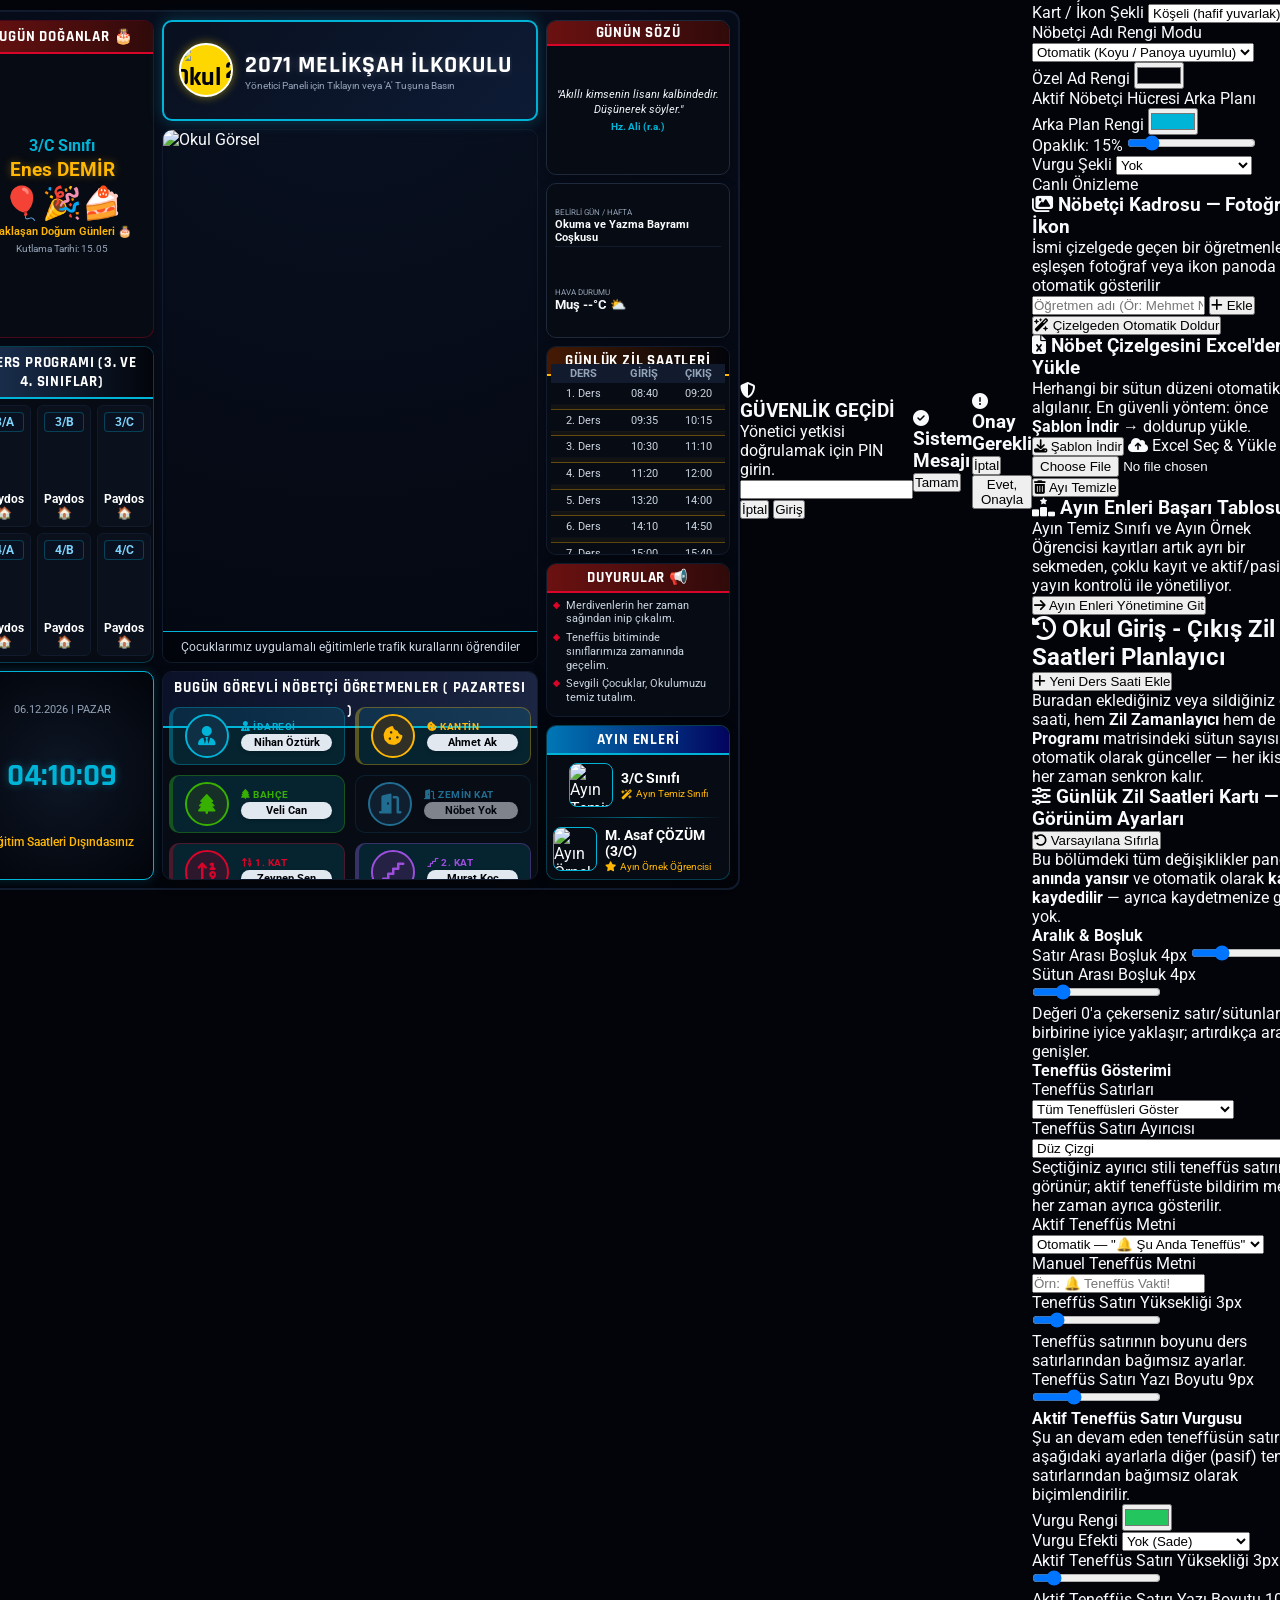
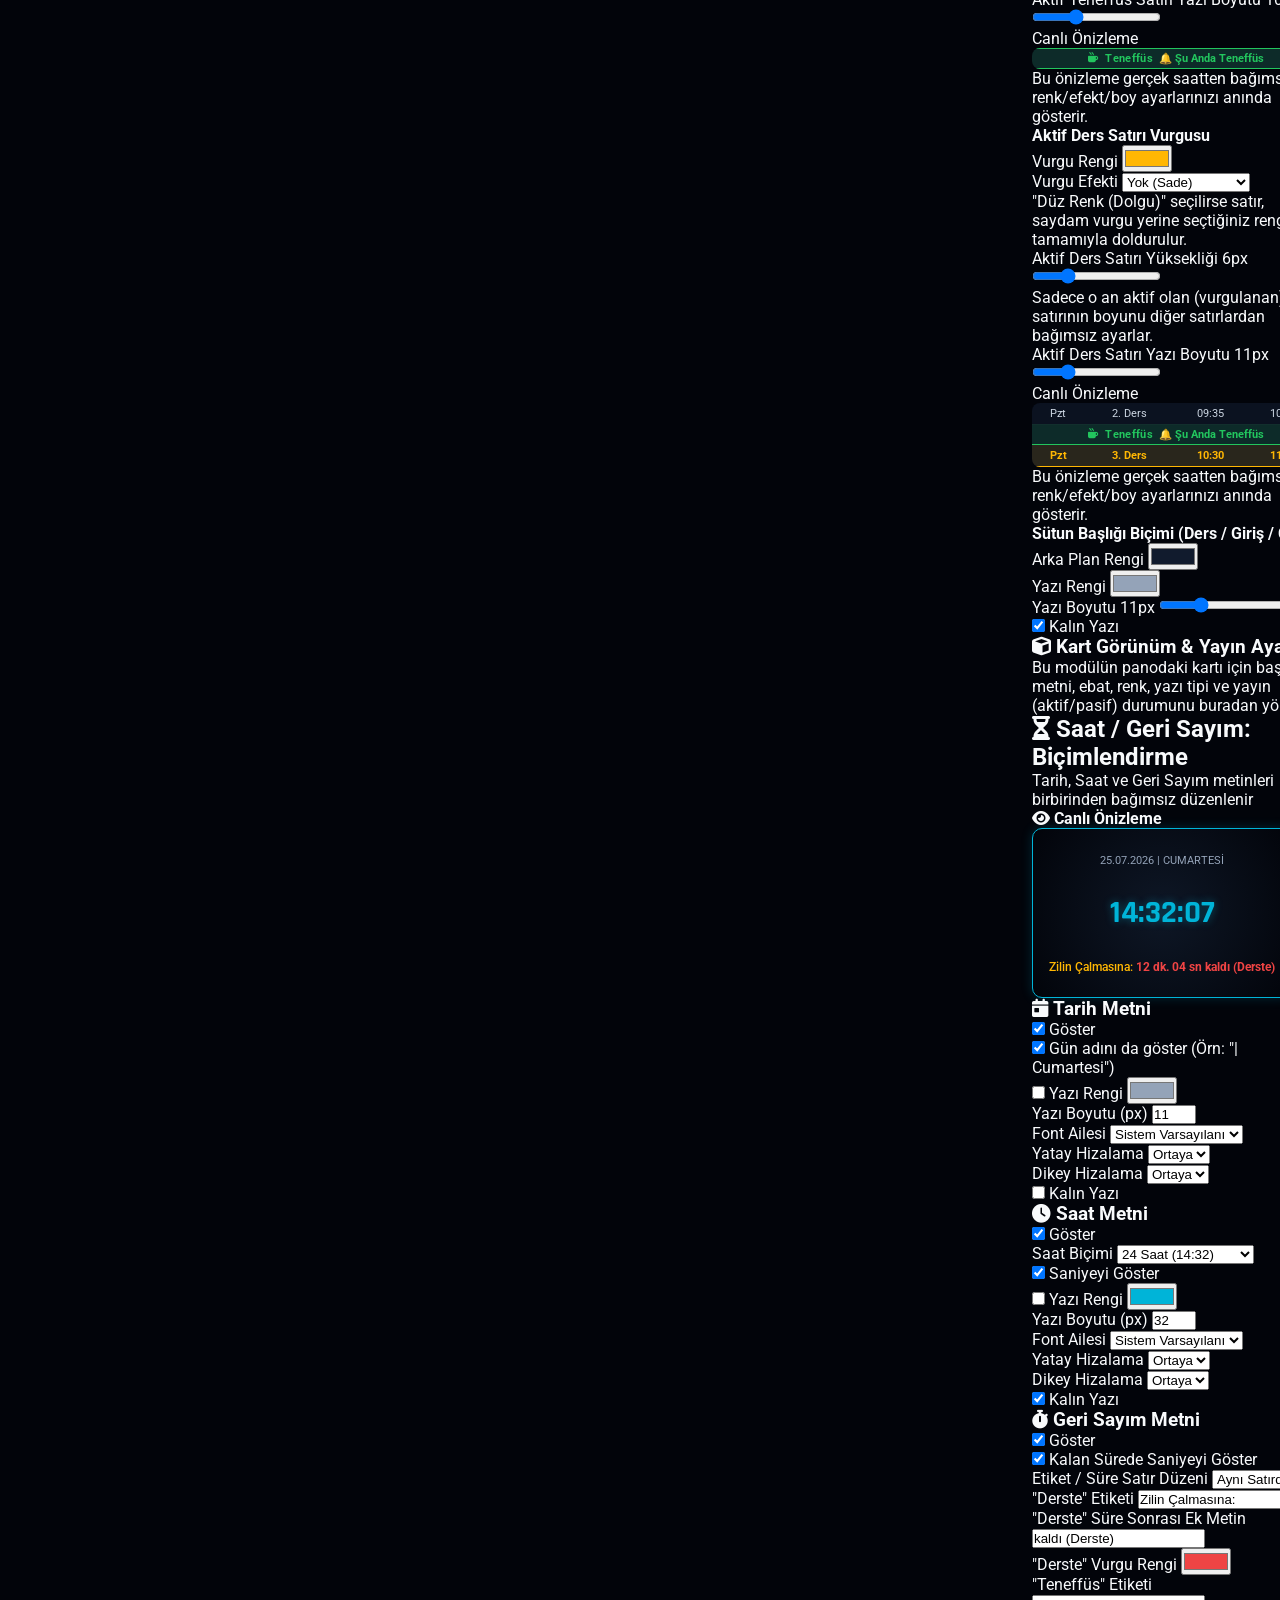
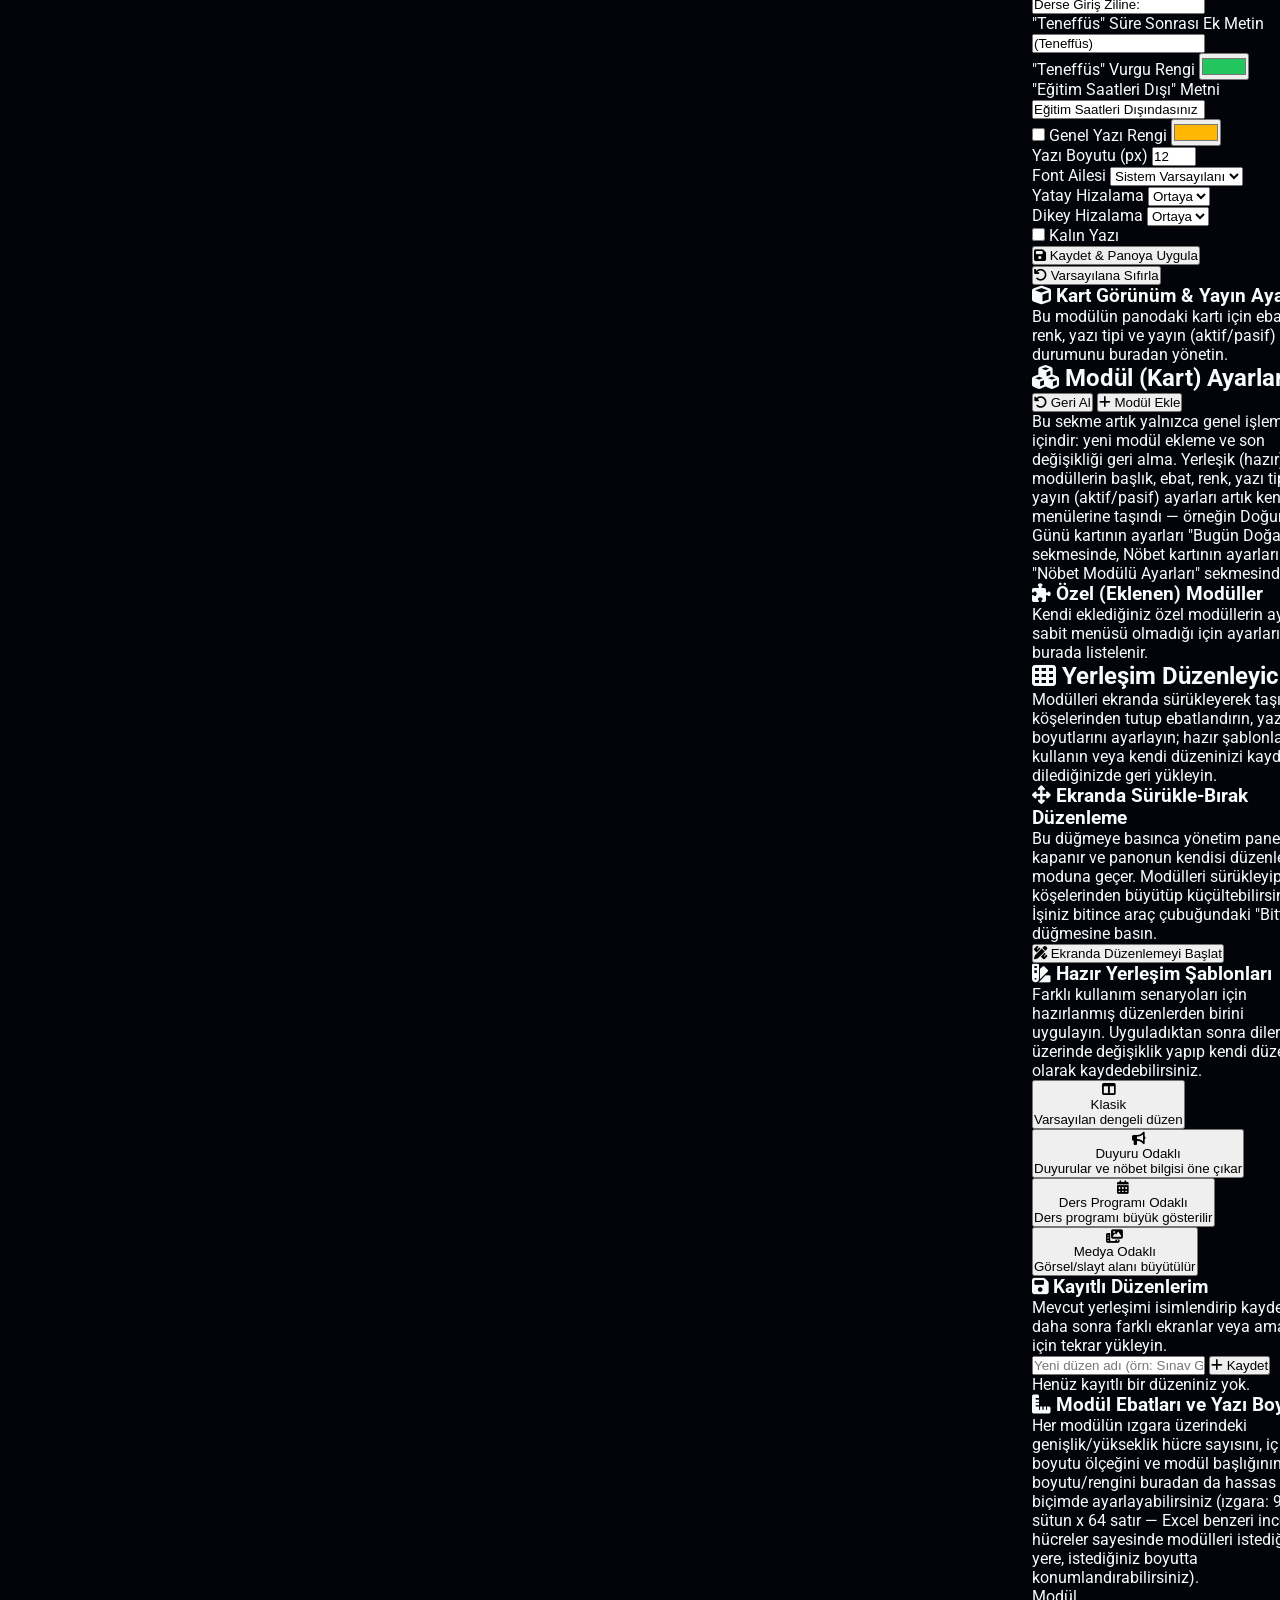
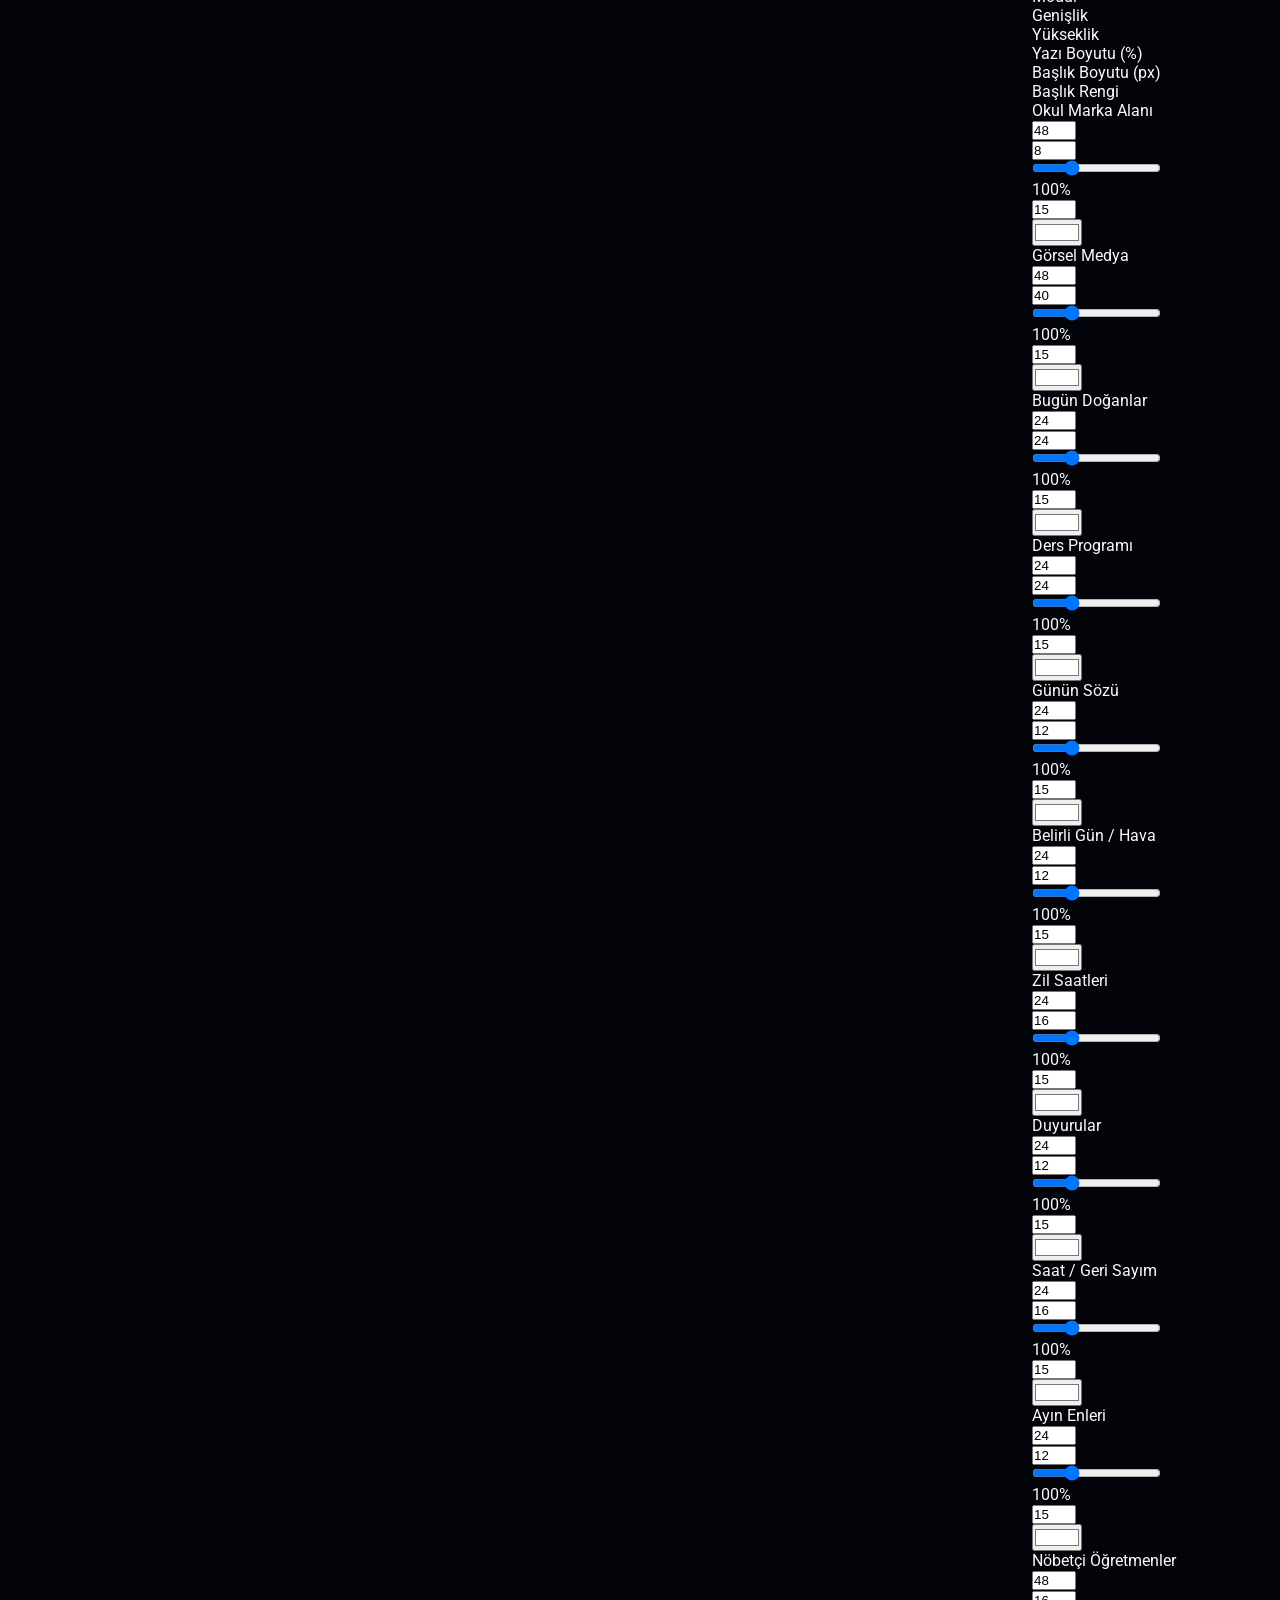
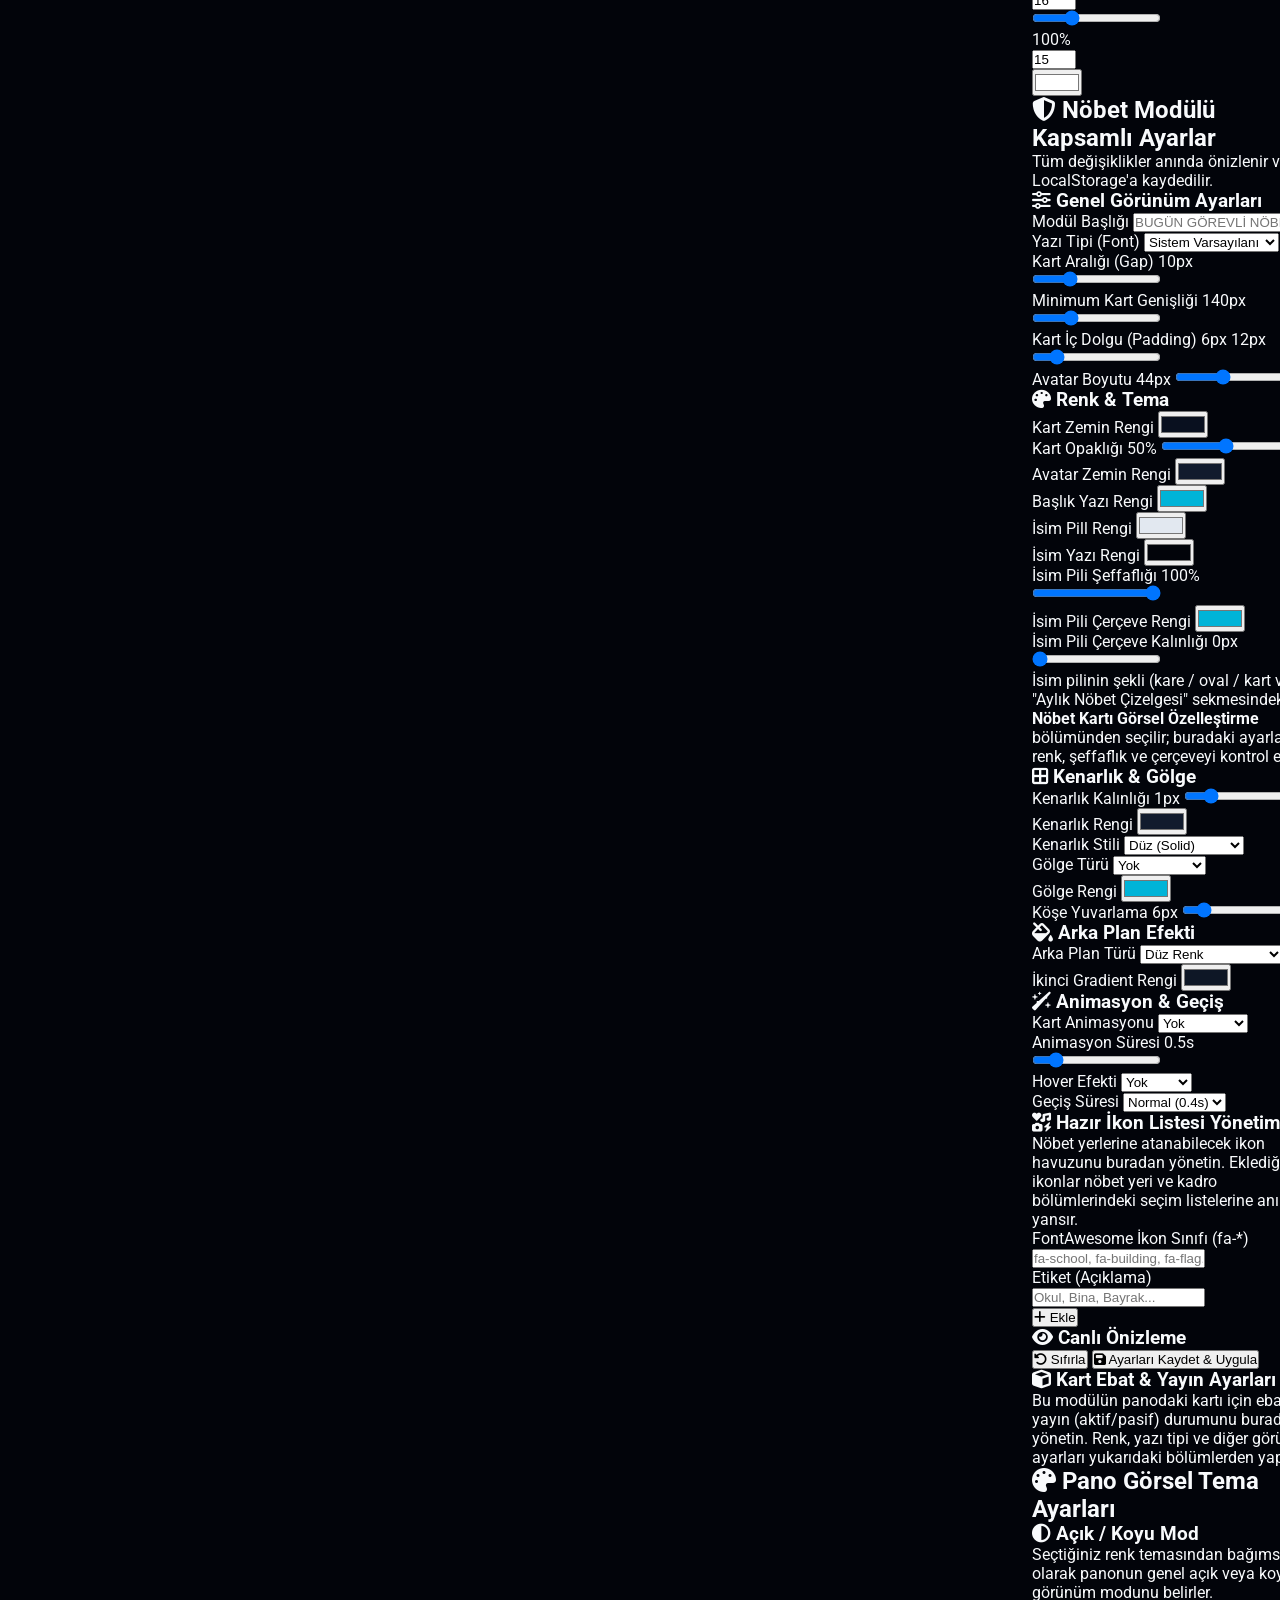
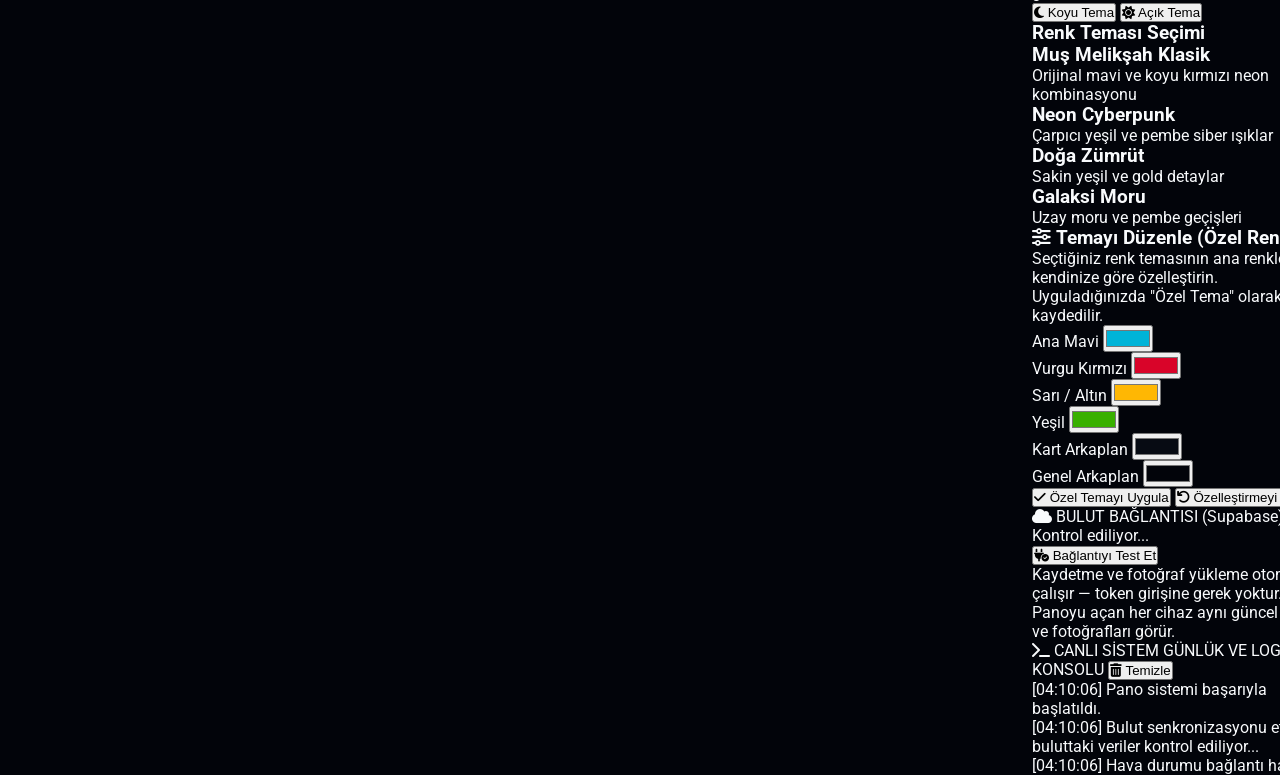
==== index.html @ 09bb8846 "Update index.html" ====
<!DOCTYPE html>
<html lang="tr">
<head>
    <meta charset="UTF-8">
    <meta name="viewport" content="width=device-width, initial-scale=1.0">
    <title>2071 Melikşah İlkokulu - Ultra Gelişmiş Dijital Okul Panosu v8.0</title>
    <!-- Google Fonts & FontAwesome Icons -->
    <link rel="preconnect" href="https://fonts.googleapis.com">
    <link rel="preconnect" href="https://fonts.gstatic.com" crossorigin>
    <link href="https://fonts.googleapis.com/css2?family=Rajdhani:wght@500;600;700&family=Roboto:wght@400;500;700&family=Fira+Code:wght@400;500&family=Poppins:wght@400;600;700&family=Montserrat:wght@400;600;700&family=Oswald:wght@400;500;700&family=Bebas+Neue&display=swap" rel="stylesheet">
    <link rel="stylesheet" href="https://cdnjs.cloudflare.com/ajax/libs/font-awesome/6.4.0/css/all.min.css">
    
    <!-- Excel & Tailwind CSS -->
    <script src="https://cdnjs.cloudflare.com/ajax/libs/xlsx/0.18.5/xlsx.full.min.js"></script>
    <script src="https://cdn.tailwindcss.com"></script>

    <!-- Supabase (bulut veri + fotoğraf depolama) -->
    <script src="https://cdn.jsdelivr.net/npm/@supabase/supabase-js@2"></script>

    <script>
        tailwind.config = {
            theme: {
                extend: {
                    colors: {
                        cyber: {
                            bg: '#02040a',
                            card: '#070b13',
                            border: '#111b2d',
                            blue: '#00b4d8',
                            red: '#d90429',
                            yellow: '#ffb703',
                            green: '#38b000',
                            purple: '#9d4edd'
                        }
                    }
                }
            }
        }
    </script>

    <link rel="stylesheet" href="style.css">
</head>
<body class="theme-standard">

    <div class="dashboard-container" id="pano-main-dashboard">

        <!-- Bugün Doğanlar -->
        <div class="dashboard-card pano-module" id="birthday-dashboard-card" data-module="birthday" style="border-color: rgba(217, 4, 41, 0.3);">
            <div class="card-header" id="display-birthday-title">BUGÜN DOĞANLAR 🎂</div>
            <div class="card-body" id="birthday-container-box"></div>
        </div>

        <!-- Ders Programı Kartı -->
        <div class="dashboard-card pano-module" id="schedule-dashboard-card" data-module="schedule" style="border-color: rgba(0, 180, 216, 0.3);">
            <div class="card-header" id="display-schedule-group-title" style="background: linear-gradient(to right, #1d3557, #02040a); border-bottom-color: var(--neon-blue);">SINIFLARIN DERS DURUMLARI</div>
            <div class="card-body" style="padding: 6px;">
                <div class="schedule-grid" id="class-schedule-container"></div>
            </div>
        </div>

        <!-- Üst Logo / Okul Bilgi Alanı -->
        <div class="header-bar pano-module" id="brand-dashboard-card" data-module="brand">
            <div class="school-brand" onclick="tryOpenAdminPanel()" title="Yönetim Paneli (A veya Tıklama)">
                <div class="brand-zone brand-zone-left" id="brand-zone-left"></div>
                <div class="brand-zone brand-zone-center" id="brand-zone-center"></div>
                <div class="brand-zone brand-zone-right" id="brand-zone-right"></div>

                <!-- Konumlandırılacak öğeler (JS ile ilgili bölgeye taşınır) -->
                <div class="brand-logo" id="brand-logo-box">
                    <img id="brand-logo-img" class="hidden" alt="Okul Logosu">
                    <span id="brand-logo-text">M</span>
                </div>
                <div id="brand-name-block">
                    <div class="brand-name" id="display-school-name">2071 MELİKŞAH İLKOKULU</div>
                    <div class="brand-sub" id="display-brand-sub">Yönetici Paneli için Tıklayın veya 'A' Tuşuna Basın</div>
                </div>
            </div>
        </div>

        <!-- Görsel Medya Slayt Alanı -->
        <div class="media-slider pano-module" id="media-dashboard-card" data-module="media">
            <img src="https://images.unsplash.com/photo-1503676260728-1c00da094a0b?q=80&w=1000" class="media-img" id="display-media-img" alt="Okul Görsel">
            <div class="media-caption" id="display-media-caption">Okulumuzda trafik eğitimi çalışmaları tüm hızıyla devam ediyor!</div>
        </div>

        <!-- Günün Sözü -->
        <div class="dashboard-card pano-module" id="quote-dashboard-card" data-module="quote" style="border-color: #1e293b;">
            <div class="card-header" id="display-quote-title" style="font-size: 9px; padding: 2px 4px; text-align:center;">GÜNÜN SÖZÜ</div>
            <div class="card-body" style="padding: 6px; text-align: center; justify-content: center;">
                <div style="font-style: italic; font-size: 11px; color: #f1f5f9; line-height: 1.35;" id="display-quote">"Akıllı kimsenin lisanı kalbindedir. Düşünerek söyler."</div>
                <div style="font-size: 10px; color: var(--neon-blue); font-weight: bold; margin-top: 3px;" id="display-quote-author">Hz. Ali (r.a.)</div>
            </div>
        </div>

        <!-- Belirli Gün & Hava Durumu -->
        <div class="dashboard-card pano-module" id="specialday-weather-card" data-module="specialday" style="border-color: #1e293b; flex-direction: column; justify-content: space-around; padding: 4px 8px;">
            <div style="border-bottom: 1.5px solid #111b2d; padding-bottom: 2px;">
                <div style="font-size: 8px; color: var(--text-muted); text-transform: uppercase;" id="display-specialday-title">Belirli Gün / Hafta</div>
                <div style="font-weight: bold; font-size: 11px; color: var(--neon-yellow); margin-top: 1px;" id="display-special-day">Belirli Gün Bulunmuyor</div>
            </div>
            <div>
                <div style="font-size: 8px; color: var(--text-muted);" id="display-weather-label">HAVA DURUMU</div>
                <div style="font-size: 13px; font-weight: bold; color: var(--neon-blue);" id="display-weather">Yükleniyor...</div>
            </div>
        </div>

        <!-- Günlük Zil Saatleri Tablosu -->
        <div class="dashboard-card pano-module" id="bellhours-dashboard-card" data-module="bellhours">
            <div class="card-header" id="display-bellhours-title" style="background: linear-gradient(to right, #451a03, #02040a); border-bottom-color: var(--neon-yellow); font-size: 12px; padding: 4px;">GÜNLÜK ZİL SAATLERİ</div>
            <div class="card-body" style="padding: 4px;">
                <table class="lesson-schedule-table">
                    <thead>
                        <tr>
                            <th>Ders</th>
                            <th>Giriş</th>
                            <th>Çıkış</th>
                        </tr>
                    </thead>
                    <tbody id="lesson-hours-table-body"></tbody>
                </table>
            </div>
        </div>

        <!-- Duyurular Paneli -->
        <div class="dashboard-card announcements-box pano-module" id="announcements-dashboard-card" data-module="announcements">
            <div class="card-header" id="display-announcements-title" style="font-size: 12px; padding: 4px;">DUYURULAR 📢</div>
            <div class="card-body" style="padding: 6px;">
                <div class="ann-list" id="display-announcements-list"></div>
            </div>
        </div>

        <!-- Saat ve Geri Sayım Kutusu -->
        <div class="dashboard-card clock-box pano-module" id="clock-dashboard-card" data-module="clock">
            <div class="clk-date-wrap"><div class="digital-date" id="display-clock-date">Yükleniyor...</div></div>
            <div class="clk-time-wrap"><div class="digital-clock" id="display-clock-time">00:00:00</div></div>
            <div class="clk-cd-wrap"><div class="bell-countdown" id="display-bell-countdown">Hesaplanıyor...</div></div>
        </div>

        <!-- Ayın Örnekleri -->
        <div class="dashboard-card pano-module" id="achievements-dashboard-card" data-module="achievements" style="border-color: rgba(0, 180, 216, 0.3);">
            <div class="card-header" id="display-achievements-title" style="background: linear-gradient(to right, #0077b6, #03045e); border-bottom-color: var(--neon-blue); font-size: 13px; padding: 4px;">AYIN ENLERİ</div>
            <div class="card-body" style="gap: 10px; padding: 6px;">
                <!-- Ayın Enleri alanları artık dinamiktir: renderAchievementsCard() appConfig.achievementCategories
                     listesine göre burada anlık üretilir (istenildiği kadar alan, aralarda ayırıcı ile). -->
                <div class="achievements-flex ach-layout-column" id="achievements-container"></div>
            </div>
        </div>

        <!-- Nöbetçi Öğretmenler Bölümü -->
        <div class="dashboard-card duty-container pano-module" id="duty-dashboard-card" data-module="duty">
            <div class="card-header" style="background: linear-gradient(to right, #0a1128, #1c2541); border-bottom-color: var(--neon-blue);"><span id="display-duty-title-text">BUGÜN GÖREVLİ NÖBETÇİ ÖĞRETMENLER</span> (<span id="display-duty-day-name">PAZARTESİ</span>)</div>
            <div class="card-body" style="padding: 6px;">
                <!-- Nöbet yerleri artık dinamiktir: kartlar renderActiveDuties() tarafından
                     appConfig.dutyPositions listesine göre burada anlık üretilir. -->
                <div class="duty-grid" id="duty-grid-container"></div>
            </div>
        </div>
    </div>

    <!-- YERLEŞİM DÜZENLEYİCİ ARAÇ ÇUBUĞU (canlı sürükle/boyutlandır modunda görünür) -->
    <div class="pano-edit-toolbar" id="pano-edit-toolbar">
        <span class="pet-title"><i class="fa-solid fa-arrows-up-down-left-right"></i> Düzenleme Modu</span>
        <button class="pet-btn-primary" onclick="panoFinishLiveEdit(true)"><i class="fa-solid fa-check"></i> Bitti (Kaydet)</button>
        <button class="pet-btn-secondary" onclick="panoFinishLiveEdit(false)"><i class="fa-solid fa-rotate-left"></i> Vazgeç</button>
    </div>

    <!-- SEÇİLİ MODÜL AYAR PANELİ (canlı düzenleme modunda bir modüle tıklanınca açılır) -->
    <div class="pano-edit-panel" id="pano-edit-panel">
        <h4 id="pano-edit-panel-header">
            <i class="fa-solid fa-up-down-left-right" style="font-size:11px;color:#64748b;"></i>
            <span id="pano-edit-panel-title">Modül</span>
        </h4>
        <label>Genişlik (sütun: <span class="pep-value" id="pano-panel-cs-val">12</span>/96)</label>
        <input type="range" min="1" max="96" id="pano-panel-cs" oninput="panoPanelUpdate()">
        <label>Yükseklik (satır: <span class="pep-value" id="pano-panel-rs-val">12</span>/64)</label>
        <input type="range" min="1" max="64" id="pano-panel-rs" oninput="panoPanelUpdate()">
        <label>Yazı Boyutu: <span class="pep-value" id="pano-panel-fs-val">100</span>%</label>
        <input type="range" min="40" max="250" id="pano-panel-fs" oninput="panoPanelUpdate()">
        <label>Modül Başlığı Yüksekliği: <span class="pep-value" id="pano-panel-hh-val">32</span>px</label>
        <input type="range" min="16" max="120" id="pano-panel-hh" oninput="panoPanelUpdate()">
        <label>Modül Başlığı Yazı Boyutu: <span class="pep-value" id="pano-panel-hfs-val">15</span>px</label>
        <input type="range" min="8" max="48" id="pano-panel-hfs" oninput="panoPanelUpdate()">
    </div>

    <!-- GÜVENLİK PIN SORGULAMA EKRANI -->
    <div class="fixed inset-0 bg-black/95 z-[10000] hidden flex items-center justify-center backdrop-blur-md" id="pin-prompt-modal">
        <div class="bg-slate-900 border-2 border-sky-500 rounded-2xl p-8 w-96 text-center shadow-2xl shadow-sky-500/20">
            <div class="w-16 h-16 bg-sky-500/10 border border-sky-500 rounded-full flex items-center justify-center mx-auto mb-4">
                <i class="fa-solid fa-shield-halved text-2xl text-sky-500"></i>
            </div>
            <h3 class="text-white text-xl font-bold tracking-wide font-sans mb-1">GÜVENLİK GEÇİDİ</h3>
            <p class="text-xs text-slate-400 mb-6">Yönetici yetkisi doğrulamak için PIN girin.</p>
            <input type="password" maxlength="4" class="w-40 text-center text-3xl font-mono tracking-widest bg-black border-2 border-slate-700 text-white p-3 rounded-xl focus:border-sky-500 outline-none mb-6" id="pin-prompt-input" onkeydown="handlePinKeyPress(event)">
            <div class="flex gap-4 justify-center">
                <button class="px-5 py-2.5 bg-slate-800 text-slate-400 font-bold rounded-xl hover:bg-slate-700 transition" onclick="closePinPrompt()">İptal</button>
                <button class="px-5 py-2.5 bg-sky-500 text-white font-bold rounded-xl hover:bg-sky-600 transition shadow-lg shadow-sky-500/20" onclick="checkAdminPinCode()">Giriş</button>
            </div>
        </div>
    </div>

    <!-- ÖZEL BİLDİRİM KUTUSU -->
    <div class="fixed inset-0 bg-black/80 z-[20000] hidden flex items-center justify-center" id="custom-alert-overlay">
        <div class="bg-slate-900 border-2 border-emerald-500 rounded-2xl p-6 w-[450px] text-center shadow-2xl shadow-emerald-500/10">
            <div class="w-12 h-12 bg-emerald-500/10 border border-emerald-500 rounded-full flex items-center justify-center mx-auto mb-3">
                <i class="fa-solid fa-circle-check text-xl text-emerald-500"></i>
            </div>
            <h3 class="text-white text-lg font-bold font-sans mb-2" id="custom-alert-title">Sistem Mesajı</h3>
            <p class="text-sm text-slate-300 mb-6 leading-relaxed" id="custom-alert-message"></p>
            <button class="px-6 py-2.5 bg-emerald-500 text-white font-bold rounded-xl hover:bg-emerald-600 transition shadow-lg shadow-emerald-500/20 mx-auto block" onclick="closeCustomAlert()">Tamam</button>
        </div>
    </div>

    <!-- ÖZEL ONAY MODALI -->
    <div class="fixed inset-0 bg-black/85 z-[20000] hidden flex items-center justify-center" id="custom-confirm-overlay">
        <div class="bg-slate-900 border-2 border-red-500 rounded-2xl p-6 w-[450px] text-center shadow-2xl shadow-red-500/15">
            <div class="w-12 h-12 bg-red-500/10 border border-red-500 rounded-full flex items-center justify-center mx-auto mb-3">
                <i class="fa-solid fa-circle-exclamation text-xl text-red-500"></i>
            </div>
            <h3 class="text-white text-lg font-bold font-sans mb-2" id="custom-confirm-title">Onay Gerekli</h3>
            <p class="text-sm text-slate-300 mb-6 leading-relaxed" id="custom-confirm-message"></p>
            <div class="flex gap-4 justify-center">
                <button class="px-5 py-2.5 bg-slate-800 text-slate-400 font-bold rounded-xl hover:bg-slate-700 transition" id="custom-confirm-cancel-btn">İptal</button>
                <button class="px-5 py-2.5 bg-red-500 text-white font-bold rounded-xl hover:bg-red-600 transition" id="custom-confirm-ok-btn">Evet, Onayla</button>
            </div>
        </div>
    </div>

    <!-- ULTRA GELİŞMİŞ YÖNETİM MERKEZİ (Dashboard CMS) -->
    <div class="fixed inset-0 bg-slate-950 z-[9999] hidden flex flex-col p-6 overflow-hidden text-slate-100" id="admin-panel">
        <div class="flex items-center justify-between border-b border-slate-800 pb-4 mb-5">
            <div class="flex items-center gap-4">
                <div class="w-12 h-12 bg-cyan-500/10 border border-cyan-500 rounded-xl flex items-center justify-center text-cyan-400 text-2xl shadow-lg shadow-cyan-500/10">
                    <i class="fa-solid fa-sliders"></i>
                </div>
                <div>
                    <h1 class="font-sans font-bold text-2xl tracking-wide text-white flex items-center gap-2">
                        DİJİTAL PANO YÖNETİM MERKEZİ <span class="text-xs bg-cyan-500/20 text-cyan-400 font-mono px-2 py-0.5 rounded">v8.0 ENTERPRISE</span>
                    </h1>
                    <p class="text-xs text-slate-400">Pano verilerini Excel ile yedekleyin, haftalık program matrisini ve nöbet planlarını tasarlayın.</p>
                </div>
            </div>
            <div class="flex items-center gap-3">
                <button class="px-4 py-2 bg-slate-800 hover:bg-slate-700 text-slate-300 font-bold rounded-lg text-sm flex items-center gap-2" onclick="closeAdminPanelWithoutSaving()">
                    <i class="fa-solid fa-arrow-left"></i> Vazgeç / Kapat
                </button>
                <button class="px-5 py-2 bg-emerald-500 hover:bg-emerald-600 text-white font-bold rounded-lg text-sm flex items-center gap-2 shadow-lg shadow-emerald-500/20" onclick="saveAdminChanges()">
                    <i class="fa-solid fa-floppy-disk"></i> Değişiklikleri Kaydet
                </button>
            </div>
        </div>

        <!-- CMS Arayüzü Ana Gövde -->
        <div class="flex flex-1 gap-6 overflow-hidden">
            <!-- Sol Menü / Sidebar -->
            <div class="w-64 bg-slate-900 border border-slate-800 rounded-xl p-4 flex flex-col overflow-hidden">
                <div class="space-y-1.5 overflow-y-auto flex-1 pr-1" id="cms-sidebar-links">
                    <button class="w-full text-left px-4 py-3 bg-cyan-600 text-white font-bold rounded-lg text-sm flex items-center gap-3 transition" onclick="switchTab('tab-dashboard', this)">
                        <i class="fa-solid fa-chart-line w-5"></i> Kontrol Paneli Özet
                    </button>
                    <button class="w-full text-left px-4 py-3 text-slate-400 hover:bg-slate-800 hover:text-white rounded-lg text-sm flex items-center gap-3 transition" onclick="switchTab('tab-general', this)">
                        <i class="fa-solid fa-school w-5"></i> Kimlik & Güvenlik
                    </button>
                    <button class="w-full text-left px-4 py-3 text-slate-400 hover:bg-slate-800 hover:text-white rounded-lg text-sm flex items-center gap-3 transition" onclick="switchTab('tab-excel', this)">
                        <i class="fa-solid fa-file-excel w-5"></i> Excel Entegrasyonu
                    </button>
                    <button class="w-full text-left px-4 py-3 text-slate-400 hover:bg-slate-800 hover:text-white rounded-lg text-sm flex items-center gap-3 transition" onclick="switchTab('tab-schedule', this)">
                        <i class="fa-solid fa-calendar-days w-5"></i> Haftalık Ders Matrisi
                    </button>
                    <button class="w-full text-left px-4 py-3 text-slate-400 hover:bg-slate-800 hover:text-white rounded-lg text-sm flex items-center gap-3 transition" onclick="switchTab('tab-playlist', this)">
                        <i class="fa-solid fa-images w-5"></i> Görsel Oynatma Listesi
                    </button>
                    <button class="w-full text-left px-4 py-3 text-slate-400 hover:bg-slate-800 hover:text-white rounded-lg text-sm flex items-center gap-3 transition" onclick="switchTab('tab-listmanagers', this)">
                        <i class="fa-solid fa-bullhorn w-5"></i> Duyurular
                    </button>
                    <button class="w-full text-left px-4 py-3 text-slate-400 hover:bg-slate-800 hover:text-white rounded-lg text-sm flex items-center gap-3 transition" onclick="switchTab('tab-specialday', this)">
                        <i class="fa-solid fa-cloud-sun w-5"></i> Belirli Gün & Hava Durumu
                    </button>
                    <button class="w-full text-left px-4 py-3 text-slate-400 hover:bg-slate-800 hover:text-white rounded-lg text-sm flex items-center gap-3 transition" onclick="switchTab('tab-quotes', this)">
                        <i class="fa-solid fa-quote-right w-5"></i> Günün Sözü
                    </button>
                    <button class="w-full text-left px-4 py-3 text-slate-400 hover:bg-slate-800 hover:text-white rounded-lg text-sm flex items-center gap-3 transition" onclick="switchTab('tab-birthdays', this)">
                        <i class="fa-solid fa-cake-candles w-5"></i> Bugün Doğanlar
                    </button>
                    <button class="w-full text-left px-4 py-3 text-slate-400 hover:bg-slate-800 hover:text-white rounded-lg text-sm flex items-center gap-3 transition" onclick="switchTab('tab-achievements', this)">
                        <i class="fa-solid fa-ranking-star w-5"></i> Ayın Enleri
                    </button>
                    <button class="w-full text-left px-4 py-3 text-slate-400 hover:bg-slate-800 hover:text-white rounded-lg text-sm flex items-center gap-3 transition" onclick="switchTab('tab-duties', this)">
                        <i class="fa-solid fa-people-group w-5"></i> Aylık Nöbet Çizelgesi
                    </button>
                    <button class="w-full text-left px-4 py-3 text-slate-400 hover:bg-slate-800 hover:text-white rounded-lg text-sm flex items-center gap-3 transition" onclick="switchTab('tab-duty-settings', this)">
                        <i class="fa-solid fa-shield-halved w-5"></i> Nöbet Modülü Ayarları
                    </button>
                    <button class="w-full text-left px-4 py-3 text-slate-400 hover:bg-slate-800 hover:text-white rounded-lg text-sm flex items-center gap-3 transition" onclick="switchTab('tab-hours', this)">
                        <i class="fa-solid fa-clock w-5"></i> Zil Planlayıcı
                    </button>
                    <button class="w-full text-left px-4 py-3 text-slate-400 hover:bg-slate-800 hover:text-white rounded-lg text-sm flex items-center gap-3 transition" onclick="switchTab('tab-clock', this)">
                        <i class="fa-solid fa-hourglass-half w-5"></i> Saat / Geri Sayım
                    </button>
                    <button class="w-full text-left px-4 py-3 text-slate-400 hover:bg-slate-800 hover:text-white rounded-lg text-sm flex items-center gap-3 transition" onclick="switchTab('tab-modules', this)">
                        <i class="fa-solid fa-cubes w-5"></i> Modül Ayarları
                    </button>
                    <button class="w-full text-left px-4 py-3 text-slate-400 hover:bg-slate-800 hover:text-white rounded-lg text-sm flex items-center gap-3 transition" onclick="switchTab('tab-layout', this)">
                        <i class="fa-solid fa-table-cells w-5"></i> Yerleşim Düzenleyici
                    </button>
                    <button class="w-full text-left px-4 py-3 text-slate-400 hover:bg-slate-800 hover:text-white rounded-lg text-sm flex items-center gap-3 transition" onclick="switchTab('tab-theme', this)">
                        <i class="fa-solid fa-palette w-5"></i> Pano Teması
                    </button>
                </div>
                <div class="pt-4 border-t border-slate-800 text-[10px] text-slate-500 text-center font-mono shrink-0">
                    IP: LOCALHOST | SYSTEM ONLINE
                </div>
            </div>

            <!-- Sağ İçerik Alanı -->
            <div class="flex-1 bg-slate-900 border border-slate-800 rounded-xl p-6 overflow-y-auto flex flex-col justify-between" id="cms-content-viewport">
                
                <!-- TAB 0: CONTROL PANEL -->
                <div class="tab-content block space-y-6" id="tab-dashboard">
                    <div class="grid grid-cols-4 gap-4">
                        <div class="bg-slate-950 p-4 rounded-xl border border-slate-850 flex items-center gap-4">
                            <div class="w-12 h-12 rounded-lg bg-cyan-500/10 flex items-center justify-center text-cyan-400 text-xl"><i class="fa-solid fa-graduation-cap"></i></div>
                            <div>
                                <h4 class="text-2xl font-bold text-white">16</h4>
                                <p class="text-xs text-slate-400">Aktif Sınıf</p>
                            </div>
                        </div>
                        <div class="bg-slate-950 p-4 rounded-xl border border-slate-850 flex items-center gap-4">
                            <div class="w-12 h-12 rounded-lg bg-emerald-500/10 flex items-center justify-center text-emerald-400 text-xl"><i class="fa-solid fa-user-shield"></i></div>
                            <div>
                                <h4 class="text-2xl font-bold text-white" id="stat-duty-count">25</h4>
                                <p class="text-xs text-slate-400">Kayıtlı Nöbetçi</p>
                            </div>
                        </div>
                        <div class="bg-slate-950 p-4 rounded-xl border border-slate-850 flex items-center gap-4">
                            <div class="w-12 h-12 rounded-lg bg-rose-500/10 flex items-center justify-center text-rose-400 text-xl"><i class="fa-solid fa-cake-candles"></i></div>
                            <div>
                                <h4 class="text-2xl font-bold text-white" id="stat-birthday-count">0</h4>
                                <p class="text-xs text-slate-400">Doğum Günü Kaydı</p>
                            </div>
                        </div>
                        <div class="bg-slate-950 p-4 rounded-xl border border-slate-850 flex items-center gap-4">
                            <div class="w-12 h-12 rounded-lg bg-amber-500/10 flex items-center justify-center text-amber-400 text-xl"><i class="fa-solid fa-bullhorn"></i></div>
                            <div>
                                <h4 class="text-2xl font-bold text-white" id="stat-ann-count">0</h4>
                                <p class="text-xs text-slate-400">Aktif Duyuru</p>
                            </div>
                        </div>
                    </div>

                    <div class="grid grid-cols-3 gap-6">
                        <div class="col-span-2 bg-slate-950 border border-slate-800 rounded-xl p-5">
                            <h3 class="text-white font-bold mb-3 flex items-center gap-2"><i class="fa-solid fa-laptop-code text-cyan-400"></i> Akıllı Okul Yönetim Merkezi</h3>
                            <p class="text-xs text-slate-400 mb-4 leading-relaxed">Pano sistemi kesintisiz ve tam performans çalışmaktadır. Haftalık planlanan tüm ders programları, nöbetçiler ve doğum tarihleri veri tabanında (LocalStorage) saklanır. Excel dosyasını kullanarak tüm verileri topluca güncelleyebilirsiniz.</p>
                            <div class="flex gap-3">
                                <button class="px-4 py-2.5 bg-cyan-600 hover:bg-cyan-700 text-white font-bold rounded-lg text-xs" onclick="switchTab('tab-excel', document.querySelector('[onclick*=\'tab-excel\']'))">Excel Yönetimine Git</button>
                                <button class="px-4 py-2.5 bg-slate-800 hover:bg-slate-700 text-slate-300 font-bold rounded-lg text-xs" onclick="exportDataToJSON()">JSON Sistem Yedeği Al</button>
                            </div>
                        </div>
                        <div class="bg-slate-950 border border-slate-800 rounded-xl p-5 flex flex-col justify-between">
                            <h4 class="text-white font-bold flex items-center gap-2 mb-2"><i class="fa-solid fa-circle-check text-emerald-400"></i> Sistem Sağlığı</h4>
                            <div class="space-y-2 text-xs">
                                <div class="flex justify-between border-b border-slate-800/50 pb-1.5"><span class="text-slate-400">Open-Meteo API:</span><span class="text-emerald-400 font-bold">Aktif</span></div>
                                <div class="flex justify-between border-b border-slate-800/50 pb-1.5"><span class="text-slate-400">Hafıza Durumu:</span><span class="text-emerald-400 font-bold">Stabil</span></div>
                                <div class="flex justify-between"><span class="text-slate-400">Çözünürlük:</span><span class="text-cyan-400 font-mono">16:9 TV</span></div>
                            </div>
                        </div>
                    </div>
                </div>

                <!-- TAB 1: GENEL VE GÜVENLİK -->
                <div class="tab-content hidden space-y-6" id="tab-general">
                    <h2 class="text-lg font-bold text-cyan-400 flex items-center gap-2 border-b border-slate-800 pb-2"><i class="fa-solid fa-school"></i> Okul Tanıtım & Kimlik Verileri</h2>
                    <div class="grid grid-cols-2 gap-6">
                        <div class="space-y-4">
                            <div class="form-group">
                                <label class="text-xs text-slate-400 block mb-1">Okul Adı (TV Başlığı)</label>
                                <input type="text" id="input-school-name" class="w-full bg-slate-950 border border-slate-800 rounded-lg p-2.5 text-white text-xs" oninput="handleLiveIdentityPreview()">
                            </div>
                            <div class="form-group">
                                <label class="text-xs text-slate-400 block mb-1">Yönetici Paneli Alt Metni</label>
                                <input type="text" id="input-brand-sub" placeholder="Yönetici Paneli için Tıklayın veya 'A' Tuşuna Basın" class="w-full bg-slate-950 border border-slate-800 rounded-lg p-2.5 text-white text-xs" oninput="handleLiveIdentityPreview()">
                                <label class="flex items-center gap-2 mt-2 text-xs text-slate-400 cursor-pointer">
                                    <input type="checkbox" id="input-brand-sub-visible" class="accent-cyan-500" checked onchange="handleLiveIdentityPreview()">
                                    Bu metin panoda görünsün
                                </label>
                            </div>
                            <div class="bg-slate-950 border border-slate-800 rounded-xl p-3 text-xs text-slate-400 flex items-center gap-2">
                                <i class="fa-solid fa-circle-info text-cyan-400"></i>
                                Günün Özlü Sözü artık soldaki menüden <b class="text-cyan-400">"Günün Sözü"</b> sekmesinde yönetilir.
                            </div>
                        </div>
                        <div class="space-y-4 bg-slate-950 border border-slate-800 p-4 rounded-xl flex flex-col justify-between">
                            <div>
                                <h3 class="text-white font-bold mb-2 flex items-center gap-2"><i class="fa-solid fa-key text-rose-500"></i> Panel Koruma Kilidi (PIN)</h3>
                                <p class="text-xs text-slate-400 mb-4">Öğrencilerin yönetim paneline girmesini engellemek için 4 haneli rakamlardan oluşan bir kilit kodu tanımlayabilirsiniz.</p>
                                <div class="form-group">
                                    <label class="text-xs text-slate-400 block mb-1">Giriş Şifresi (PIN)</label>
                                    <input type="password" id="input-admin-pin" placeholder="Boş bırakırsanız şifresiz açılır" maxlength="4" class="w-40 bg-slate-900 border border-slate-800 rounded-lg p-2.5 text-white text-center font-mono tracking-widest text-lg">
                                </div>
                            </div>
                            <div class="pt-4 border-t border-slate-800 flex gap-2">
                                <button class="px-3 py-1.5 bg-red-500/10 hover:bg-red-500/25 text-red-400 rounded-lg text-xs font-bold" onclick="resetPanoToDefaults()">Sistemi Fabrika Ayarlarına Döndür</button>
                            </div>
                        </div>
                    </div>

                    <div class="bg-slate-950 border border-slate-800 rounded-xl p-5 space-y-4">
                        <h3 class="text-white font-bold flex items-center gap-2"><i class="fa-solid fa-image text-cyan-400"></i> Okul Logosu & Boyutlandırma</h3>
                        <div class="grid grid-cols-3 gap-6 items-start">
                            <div class="flex flex-col items-center gap-3 bg-slate-900 border border-slate-800 rounded-xl p-4">
                                <div id="logo-preview-box" class="rounded-full border-2 border-cyan-500/40 overflow-hidden flex items-center justify-center bg-slate-800" style="width:70px;height:70px;">
                                    <img id="logo-preview-img" class="hidden w-full h-full object-contain" alt="Logo Önizleme">
                                    <span id="logo-preview-text" class="text-2xl font-bold text-cyan-300">M</span>
                                </div>
                                <label class="px-3 py-2 bg-slate-800 hover:bg-slate-700 text-cyan-400 border border-cyan-500/30 font-bold rounded-lg text-xs cursor-pointer flex items-center gap-2">
                                    <i class="fa-solid fa-upload"></i> Logo Yükle
                                    <input type="file" id="school-logo-input" accept="image/*" class="hidden" onchange="handleLogoUpload(event)">
                                </label>
                                <button class="px-3 py-1.5 bg-red-500/10 hover:bg-red-500/25 text-red-400 rounded-lg text-[10px] font-bold" onclick="removeSchoolLogo()"><i class="fa-solid fa-trash"></i> Logoyu Kaldır</button>
                            </div>
                            <div class="form-group">
                                <label class="text-xs text-slate-400 flex justify-between mb-1">Logo Boyutu <span id="logo-size-value" class="text-cyan-400 font-mono">54px</span></label>
                                <input type="range" id="input-logo-size" min="30" max="110" value="54" class="w-full accent-cyan-500" oninput="handleLiveIdentityPreview()">
                            </div>
                            <div class="form-group">
                                <label class="text-xs text-slate-400 flex justify-between mb-1">Okul Adı Yazı Boyutu <span id="school-name-size-value" class="text-cyan-400 font-mono">24px</span></label>
                                <input type="range" id="input-school-name-size" min="14" max="42" value="24" class="w-full accent-cyan-500" oninput="handleLiveIdentityPreview()">
                            </div>
                        </div>
                        <div class="grid grid-cols-2 gap-6 pt-2 border-t border-slate-800">
                            <div class="form-group">
                                <label class="text-xs text-slate-400 block mb-1"><i class="fa-solid fa-arrows-left-right text-cyan-400"></i> Logo Konumu</label>
                                <select id="input-logo-position" class="w-full bg-slate-900 border border-slate-800 rounded-lg p-2.5 text-white text-xs">
                                    <option value="left">Sol</option>
                                    <option value="center">Orta</option>
                                    <option value="right">Sağ</option>
                                </select>
                            </div>
                            <div class="form-group">
                                <label class="text-xs text-slate-400 block mb-1"><i class="fa-solid fa-arrows-left-right text-cyan-400"></i> Okul Adı Konumu</label>
                                <select id="input-name-position" class="w-full bg-slate-900 border border-slate-800 rounded-lg p-2.5 text-white text-xs">
                                    <option value="left">Sol</option>
                                    <option value="center">Orta</option>
                                    <option value="right">Sağ</option>
                                </select>
                            </div>
                            <div class="form-group col-span-2">
                                <label class="text-xs text-slate-400 block mb-1"><i class="fa-solid fa-font text-cyan-400"></i> Okul Adı Yazı Tipi (Font)</label>
                                <select id="input-name-font" class="w-full bg-slate-900 border border-slate-800 rounded-lg p-2.5 text-white text-xs" onchange="handleLiveIdentityPreview()">
                                    <option value="'Rajdhani', sans-serif" style="font-family:'Rajdhani', sans-serif;">Rajdhani (Varsayılan)</option>
                                    <option value="'Roboto', sans-serif" style="font-family:'Roboto', sans-serif;">Roboto</option>
                                    <option value="'Poppins', sans-serif" style="font-family:'Poppins', sans-serif;">Poppins</option>
                                    <option value="'Montserrat', sans-serif" style="font-family:'Montserrat', sans-serif;">Montserrat</option>
                                    <option value="'Oswald', sans-serif" style="font-family:'Oswald', sans-serif;">Oswald</option>
                                    <option value="'Bebas Neue', sans-serif" style="font-family:'Bebas Neue', sans-serif;">Bebas Neue</option>
                                    <option value="'Fira Code', monospace" style="font-family:'Fira Code', monospace;">Fira Code</option>
                                    <option value="Arial, sans-serif" style="font-family:Arial, sans-serif;">Arial</option>
                                    <option value="'Trebuchet MS', sans-serif" style="font-family:'Trebuchet MS', sans-serif;">Trebuchet MS</option>
                                    <option value="Tahoma, sans-serif" style="font-family:Tahoma, sans-serif;">Tahoma</option>
                                    <option value="Impact, sans-serif" style="font-family:Impact, sans-serif;">Impact</option>
                                    <option value="Georgia, serif" style="font-family:Georgia, serif;">Georgia</option>
                                    <option value="'Times New Roman', serif" style="font-family:'Times New Roman', serif;">Times New Roman</option>
                                    <option value="'Courier New', monospace" style="font-family:'Courier New', monospace;">Courier New</option>
                                    <option value="Verdana, sans-serif" style="font-family:Verdana, sans-serif;">Verdana</option>
                                </select>
                            </div>
                            <div class="form-group">
                                <label class="text-xs text-slate-400 flex justify-between mb-1">Logoyu Sağa/Sola Kaydır <span id="logo-offset-value" class="text-cyan-400 font-mono">0px</span></label>
                                <input type="range" id="input-logo-offset" min="-100" max="100" value="0" class="w-full accent-cyan-500" oninput="handleLiveIdentityPreview()">
                                <p class="text-[10px] text-slate-500 mt-1">Logoyu, seçtiği konumdan bağımsız olarak ince ayar ile sağa/sola kaydırır. İsimle arasındaki boşluğu kapatmak için kullanın.</p>
                            </div>
                            <div class="form-group">
                                <label class="text-xs text-slate-400 flex justify-between mb-1">Okul Adını Sağa/Sola Kaydır <span id="name-offset-value" class="text-cyan-400 font-mono">0px</span></label>
                                <input type="range" id="input-name-offset" min="-100" max="100" value="0" class="w-full accent-cyan-500" oninput="handleLiveIdentityPreview()">
                                <p class="text-[10px] text-slate-500 mt-1">Okul adını, seçtiği konumdan bağımsız olarak ince ayar ile sağa/sola kaydırır.</p>
                            </div>
                        </div>
                    </div>

                    <!-- Çerçeve, Arkaplan & Efekt + Canlı Önizleme -->
                    <div class="bg-slate-950 border border-slate-800 rounded-xl p-5 space-y-4">
                        <h3 class="text-white font-bold flex items-center gap-2"><i class="fa-solid fa-wand-magic-sparkles text-cyan-400"></i> Çerçeve, Arkaplan & Efekt</h3>

                        <!-- Canlı Önizleme -->
                        <div>
                            <label class="text-xs text-slate-400 block mb-2"><i class="fa-solid fa-eye text-cyan-400"></i> Canlı Önizleme</label>
                            <div class="school-brand" id="brand-live-preview-box" style="cursor: default; pointer-events: none; padding: 10px 14px;">
                                <div class="brand-zone" style="flex: 0 1 auto; justify-content: flex-start;">
                                    <div class="brand-logo" id="preview-logo-box2" style="width:54px;height:54px;">
                                        <img id="preview-logo-img2" class="hidden" alt="Logo Önizleme">
                                        <span id="preview-logo-text2">M</span>
                                    </div>
                                    <div id="preview-name-block2">
                                        <div class="brand-name" id="preview-brand-name2">2071 MELİKŞAH İLKOKULU</div>
                                        <div class="brand-sub" id="preview-brand-sub2">Yönetici Paneli için Tıklayın veya 'A' Tuşuna Basın</div>
                                    </div>
                                </div>
                            </div>
                        </div>

                        <div class="grid grid-cols-3 gap-6 pt-2 border-t border-slate-800">
                            <div class="form-group">
                                <label class="text-xs text-slate-400 block mb-1"><i class="fa-solid fa-vector-square text-cyan-400"></i> Çerçeve Stili</label>
                                <select id="input-brand-border-style" class="w-full bg-slate-900 border border-slate-800 rounded-lg p-2.5 text-white text-xs" onchange="handleLiveIdentityPreview()">
                                    <option value="solid">Düz Çizgi (Varsayılan)</option>
                                    <option value="dashed">Kesik Çizgi</option>
                                    <option value="dotted">Noktalı</option>
                                    <option value="double">Çift Çizgi</option>
                                    <option value="none">Çerçeve Yok</option>
                                </select>
                            </div>
                            <div class="form-group">
                                <label class="text-xs text-slate-400 block mb-1">Çerçeve Rengi</label>
                                <input type="color" id="input-brand-border-color" value="#00b4d8" class="w-full h-9 bg-slate-900 border border-slate-800 rounded-lg cursor-pointer" oninput="handleLiveIdentityPreview()">
                            </div>
                            <div class="form-group">
                                <label class="text-xs text-slate-400 flex justify-between mb-1">Çerçeve Kalınlığı <span id="brand-border-width-value" class="text-cyan-400 font-mono">2px</span></label>
                                <input type="range" id="input-brand-border-width" min="0" max="8" value="2" class="w-full accent-cyan-500" oninput="handleLiveIdentityPreview()">
                            </div>
                        </div>

                        <div class="grid grid-cols-3 gap-6 pt-2 border-t border-slate-800">
                            <div class="form-group">
                                <label class="text-xs text-slate-400 block mb-1"><i class="fa-solid fa-fill-drip text-cyan-400"></i> Arkaplan Türü</label>
                                <select id="input-brand-bg-type" class="w-full bg-slate-900 border border-slate-800 rounded-lg p-2.5 text-white text-xs" onchange="handleLiveIdentityPreview()">
                                    <option value="gradient">Degrade (Varsayılan)</option>
                                    <option value="solid">Düz Renk</option>
                                    <option value="none">Şeffaf / Yok</option>
                                </select>
                            </div>
                            <div class="form-group">
                                <label class="text-xs text-slate-400 block mb-1">Arkaplan Rengi 1</label>
                                <input type="color" id="input-brand-bg-color1" value="#09101f" class="w-full h-9 bg-slate-900 border border-slate-800 rounded-lg cursor-pointer" oninput="handleLiveIdentityPreview()">
                            </div>
                            <div class="form-group">
                                <label class="text-xs text-slate-400 block mb-1">Arkaplan Rengi 2 <span class="text-slate-500">(Degrade için)</span></label>
                                <input type="color" id="input-brand-bg-color2" value="#0d1b35" class="w-full h-9 bg-slate-900 border border-slate-800 rounded-lg cursor-pointer" oninput="handleLiveIdentityPreview()">
                            </div>
                        </div>

                        <div class="grid grid-cols-1 gap-4 pt-2 border-t border-slate-800">
                            <div class="form-group">
                                <label class="text-xs text-slate-400 block mb-1"><i class="fa-solid fa-sparkles text-cyan-400"></i> Efekt</label>
                                <select id="input-brand-effect" class="w-full bg-slate-900 border border-slate-800 rounded-lg p-2.5 text-white text-xs" onchange="handleLiveIdentityPreview()">
                                    <option value="glow">Neon Parıltı (Varsayılan)</option>
                                    <option value="shadow">Yumuşak Gölge</option>
                                    <option value="glass">Cam Görünüm (Glassmorphism)</option>
                                    <option value="flat">Efektsiz / Düz</option>
                                </select>
                            </div>
                        </div>
                    </div>

                    <!-- Kart Görünüm & Yayın Ayarları (Modül Ayarları sekmesinden taşındı) -->
                    <div class="bg-slate-950 border border-slate-800 rounded-xl p-5 space-y-3">
                        <h3 class="text-white font-bold flex items-center gap-2"><i class="fa-solid fa-cube text-cyan-400"></i> Kart Görünüm & Yayın Ayarları</h3>
                        <p class="text-[11px] text-slate-500">Bu modülün panodaki kartı için ebat, renk, yazı tipi ve yayın (aktif/pasif) durumunu buradan yönetin.</p>
                        <div id="module-embed-brand"></div>
                    </div>
                </div>

                <!-- TAB 2: EXCEL ENTEGRASYONU -->
                <div class="tab-content hidden space-y-6" id="tab-excel">
                    <h2 class="text-lg font-bold text-emerald-400 flex items-center gap-2 border-b border-slate-800 pb-2"><i class="fa-solid fa-file-excel"></i> Excel Entegrasyon ve Yedekleme Arabirimi</h2>
                    <p class="text-xs text-slate-300 leading-relaxed">Haftalık ders programlarını, gün bazlı nöbetçileri ve öğrenci doğum tarihlerini Excel dosyası ile topluca yükleyebilir veya yedeğini alabilirsiniz.</p>
                    
                    <div class="grid grid-cols-2 gap-6">
                        <div class="bg-slate-950 border border-slate-850 p-5 rounded-xl space-y-4 flex flex-col justify-between">
                            <div>
                                <h3 class="text-white font-bold mb-1 flex items-center gap-2"><i class="fa-solid fa-cloud-arrow-down text-emerald-400"></i> Excel Şablonu İndir</h3>
                                <p class="text-xs text-slate-400">Ders programları ve nöbet planlarını Excel'den topluca yüklemek için uygun formatta şablon indirin.</p>
                            </div>
                            <button class="w-full py-3 bg-slate-800 hover:bg-slate-700 text-emerald-400 border border-emerald-500/20 font-bold rounded-lg text-sm flex items-center justify-center gap-2" onclick="downloadExcelTemplate()">
                                <i class="fa-solid fa-file-arrow-down"></i> Excel Şablonu İndir (.xlsx)
                            </button>
                        </div>

                        <div class="bg-slate-950 border border-slate-850 p-5 rounded-xl space-y-4">
                            <h3 class="text-white font-bold flex items-center gap-2"><i class="fa-solid fa-cloud-arrow-up text-cyan-400"></i> Excel Dosyası Yükle</h3>
                            <div class="border-2 border-dashed border-slate-800 rounded-xl p-6 text-center hover:border-cyan-500 transition cursor-pointer" onclick="document.getElementById('excel-file-input').click()">
                                <i class="fa-solid fa-file-excel text-3xl text-slate-500 mb-2"></i>
                                <p class="text-xs text-slate-300">Dosya seçmek için tıklayın</p>
                                <p class="text-[10px] text-slate-500 mt-1">.xlsx veya .xls formatlı dosyaları destekler</p>
                                <input type="file" id="excel-file-input" class="hidden" accept=".xlsx, .xls" onchange="importFromExcel(event)">
                            </div>
                        </div>
                    </div>

                    <div class="bg-slate-950 border border-slate-850 p-5 rounded-xl flex items-center justify-between">
                        <div>
                            <h3 class="text-white font-bold">Mevcut Verileri Excel'e Aktar</h3>
                            <p class="text-xs text-slate-400">Pano üzerinde kayıtlı tüm ders programı, nöbetçi ve doğum günlerini Excel tablosu olarak indirin.</p>
                        </div>
                        <button class="px-5 py-3 bg-emerald-600 hover:bg-emerald-700 text-white font-bold rounded-lg text-sm flex items-center gap-2" onclick="exportToExcel()">
                            <i class="fa-solid fa-download"></i> Verileri Excel'e İndir
                        </button>
                    </div>
                </div>

                <!-- TAB 3: DERS PROGRAMI MATRİSİ (HAFTALIK TOPLU GİRİŞ) -->
                <div class="tab-content hidden space-y-4" id="tab-schedule">
                    <div class="flex items-center justify-between border-b border-slate-800 pb-2">
                        <h2 class="text-lg font-bold text-yellow-400 flex items-center gap-2"><i class="fa-solid fa-table"></i> Haftalık Ders Programı Matrisi</h2>
                        <span class="text-xs text-slate-400">Sınıf seçip haftalık ders programını manuel düzenleyin veya Excel'den yükleyin.</span>
                    </div>

                    <!-- Excel Yükleme Alanı (ders programı için) -->
                    <div class="bg-slate-950 border border-yellow-500/20 p-4 rounded-xl flex items-center justify-between gap-4">
                        <div>
                            <h3 class="text-white font-bold text-sm flex items-center gap-2"><i class="fa-solid fa-file-excel text-yellow-400"></i> Ders Programını Excel'den Yükle</h3>
                            <p class="text-[10px] text-slate-400 mt-0.5">Format: 1. satır başlıklar — Sütunlar: Gün | Ders Saati | Sınıf1 | Sınıf2 | ... şeklinde olmalı. Tüm sınıflar tek seferde yüklenir.</p>
                        </div>
                        <div class="flex items-center gap-2">
                            <label class="px-4 py-2.5 bg-slate-800 hover:bg-slate-700 text-yellow-400 border border-yellow-500/30 font-bold rounded-lg text-xs cursor-pointer flex items-center gap-2">
                                <i class="fa-solid fa-cloud-arrow-up"></i> Excel Seç & Yükle
                                <input type="file" id="ders-excel-input" class="hidden" accept=".xlsx,.xls" onchange="dersExcelYukle(event)">
                            </label>
                            <button onclick="dersExcelSablonIndir()" class="px-3 py-2.5 bg-slate-800 hover:bg-slate-700 text-yellow-400 border border-yellow-500/20 font-bold rounded-lg text-xs flex items-center gap-1"><i class="fa-solid fa-download"></i> Şablon İndir</button>
                        </div>
                    </div>
                    
                    <div class="flex items-center gap-2 overflow-x-auto pb-2" id="schedule-class-badge-container"></div>

                    <div class="bg-slate-950 border border-slate-800 rounded-xl p-4 overflow-x-auto">
                        <div class="flex items-center justify-between mb-4 border-b border-slate-850 pb-2 flex-wrap gap-2">
                            <h3 class="text-white font-bold text-sm" id="schedule-matrix-title">Sınıf Seçin</h3>
                            <div class="flex items-center gap-2">
                                <span class="text-[10px] text-slate-500">Otomatik güncellenir</span>
                                <button onclick="addLessonPeriod()" class="px-3 py-1.5 bg-yellow-500 hover:bg-yellow-600 text-black font-bold rounded-lg text-[10px] flex items-center gap-1" title="Yeni bir ders saati sütunu ekler (Zil Planlayıcı ile senkron)"><i class="fa-solid fa-plus"></i> Ders Saati Ekle</button>
                            </div>
                        </div>
                        <p class="text-[10px] text-slate-500 mb-3">Sütun başlıklarındaki <i class="fa-solid fa-trash-can"></i> ikonuyla ilgili ders saatini (zil saatiyle birlikte) silebilirsiniz. En az 1 ders saati kalmalıdır.</p>

                        <table class="w-full text-xs text-left border-collapse">
                            <thead id="weekly-schedule-matrix-head">
                                <!-- Dinamik sütun başlıkları (bellHours sayısına göre) -->
                            </thead>
                            <tbody id="weekly-schedule-matrix-body">
                                <!-- Dinamik tablo satırları (Pazartesi-Cuma) -->
                            </tbody>
                        </table>
                    </div>

                    <!-- PANO GÖRÜNÜM VE İÇERİK BİÇİMLENDİRME AYARLARI -->
                    <div class="bg-slate-950 border border-cyan-500/20 rounded-xl p-5 space-y-4">
                        <div class="flex items-center justify-between border-b border-slate-800 pb-2">
                            <h3 class="text-white font-bold text-sm flex items-center gap-2"><i class="fa-solid fa-brush text-cyan-400"></i> Pano Görünümü: Biçimlendirme</h3>
                            <span class="text-[10px] text-slate-500">"Sınıfların Ders Durumları" kutularının renk, hizalama ve yazı ayarları</span>
                        </div>

                        <!-- Genel Düzen -->
                        <div class="grid grid-cols-2 gap-3">
                            <div class="form-group">
                                <label class="text-[10px] text-slate-400 block mb-1">Sütun Sayısı</label>
                                <input type="number" id="sbs-columns" min="2" max="8" value="4" class="w-full bg-slate-900 border border-slate-800 rounded-lg p-2 text-white text-xs" oninput="updateScheduleBoardLivePreview()">
                            </div>
                            <div class="form-group">
                                <label class="text-[10px] text-slate-400 block mb-1">Kutular Arası Boşluk (px)</label>
                                <input type="number" id="sbs-gap" min="0" max="24" value="6" class="w-full bg-slate-900 border border-slate-800 rounded-lg p-2 text-white text-xs" oninput="updateScheduleBoardLivePreview()">
                            </div>
                        </div>
                        <p class="text-[10px] text-slate-500 -mt-2">Sınıf adı ve ders adı için dikey/yatay hizalama ayarları artık aşağıda kendi bölümlerinde ayrı ayrı yapılır.</p>

                        <!-- Kutu Renklendirme -->
                        <div class="grid grid-cols-2 md:grid-cols-4 gap-3 pt-2 border-t border-slate-800">
                            <div class="form-group">
                                <label class="text-[9px] text-slate-400 flex items-center gap-1.5 mb-1">
                                    <input type="checkbox" id="sbs-box-bg-enabled" onchange="updateScheduleBoardLivePreview()"> Kutu Arka Planı
                                </label>
                                <input type="color" id="sbs-box-bg" value="#111b2d" class="w-full h-8 bg-slate-900 border border-slate-800 rounded-lg cursor-pointer" oninput="updateScheduleBoardLivePreview()">
                            </div>
                            <div class="form-group">
                                <label class="text-[9px] text-slate-400 flex items-center gap-1.5 mb-1">
                                    <input type="checkbox" id="sbs-box-border-enabled" onchange="updateScheduleBoardLivePreview()"> Kutu Kenarlığı
                                </label>
                                <input type="color" id="sbs-box-border" value="#111b2d" class="w-full h-8 bg-slate-900 border border-slate-800 rounded-lg cursor-pointer" oninput="updateScheduleBoardLivePreview()">
                            </div>
                            <div class="form-group">
                                <label class="text-[9px] text-slate-400 flex items-center gap-1.5 mb-1">
                                    <input type="checkbox" id="sbs-active-bg-enabled" onchange="updateScheduleBoardLivePreview()"> Aktif Ders Arka Planı
                                </label>
                                <input type="color" id="sbs-active-bg" value="#00b4d8" class="w-full h-8 bg-slate-900 border border-slate-800 rounded-lg cursor-pointer" oninput="updateScheduleBoardLivePreview()">
                            </div>
                            <div class="form-group">
                                <label class="text-[9px] text-slate-400 flex items-center gap-1.5 mb-1">
                                    <input type="checkbox" id="sbs-active-border-enabled" onchange="updateScheduleBoardLivePreview()"> Aktif Ders Vurgusu
                                </label>
                                <input type="color" id="sbs-active-border" value="#00b4d8" class="w-full h-8 bg-slate-900 border border-slate-800 rounded-lg cursor-pointer" oninput="updateScheduleBoardLivePreview()">
                            </div>
                            <div class="form-group">
                                <label class="text-[10px] text-slate-400 block mb-1">Kutu Köşe Yuvarlaklığı (px)</label>
                                <input type="number" id="sbs-box-radius" min="0" max="24" value="6" class="w-full bg-slate-900 border border-slate-800 rounded-lg p-2 text-white text-xs" oninput="updateScheduleBoardLivePreview()">
                            </div>
                        </div>

                        <!-- Sınıf Adı Etiketi -->
                        <div class="grid grid-cols-2 md:grid-cols-6 gap-3 pt-2 border-t border-slate-800">
                            <div class="form-group">
                                <label class="text-[9px] text-slate-400 flex items-center gap-1.5 mb-1">
                                    <input type="checkbox" id="sbs-name-bg-enabled" onchange="updateScheduleBoardLivePreview()"> Sınıf Adı Arka Planı
                                </label>
                                <input type="color" id="sbs-name-bg" value="#09101f" class="w-full h-8 bg-slate-900 border border-slate-800 rounded-lg cursor-pointer" oninput="updateScheduleBoardLivePreview()">
                            </div>
                            <div class="form-group">
                                <label class="text-[9px] text-slate-400 flex items-center gap-1.5 mb-1">
                                    <input type="checkbox" id="sbs-name-color-enabled" onchange="updateScheduleBoardLivePreview()"> Sınıf Adı Yazı Rengi
                                </label>
                                <input type="color" id="sbs-name-color" value="#7dd3fc" class="w-full h-8 bg-slate-900 border border-slate-800 rounded-lg cursor-pointer" oninput="updateScheduleBoardLivePreview()">
                            </div>
                            <div class="form-group">
                                <label class="text-[10px] text-slate-400 block mb-1">Sınıf Adı Yazı Boyutu (px)</label>
                                <input type="number" id="sbs-name-size" min="8" max="24" value="12" class="w-full bg-slate-900 border border-slate-800 rounded-lg p-2 text-white text-xs" oninput="updateScheduleBoardLivePreview()">
                            </div>
                            <div class="form-group">
                                <label class="text-[10px] text-slate-400 block mb-1">Sınıf Adı Yatay Hizalama</label>
                                <select id="sbs-name-align" class="w-full bg-slate-900 border border-slate-800 rounded-lg p-2 text-white text-xs" onchange="updateScheduleBoardLivePreview()">
                                    <option value="left">Sola</option>
                                    <option value="center" selected>Ortaya</option>
                                    <option value="right">Sağa</option>
                                </select>
                            </div>
                            <div class="form-group">
                                <label class="text-[10px] text-slate-400 block mb-1">Sınıf Adı Dikey Hizalama</label>
                                <select id="sbs-name-valign" class="w-full bg-slate-900 border border-slate-800 rounded-lg p-2 text-white text-xs" onchange="updateScheduleBoardLivePreview()">
                                    <option value="top" selected>Üste</option>
                                    <option value="center">Ortaya</option>
                                    <option value="bottom">Alta</option>
                                </select>
                            </div>
                            <div class="form-group flex items-end pb-1.5">
                                <label class="text-[10px] text-slate-400 flex items-center gap-1.5">
                                    <input type="checkbox" id="sbs-name-bold" checked onchange="updateScheduleBoardLivePreview()"> Kalın Yazı
                                </label>
                            </div>
                        </div>

                        <!-- Ders Adı Yazısı -->
                        <div class="grid grid-cols-2 md:grid-cols-6 gap-3 pt-2 border-t border-slate-800">
                            <div class="form-group">
                                <label class="text-[9px] text-slate-400 flex items-center gap-1.5 mb-1">
                                    <input type="checkbox" id="sbs-lesson-color-enabled" onchange="updateScheduleBoardLivePreview()"> Ders Adı Yazı Rengi
                                </label>
                                <input type="color" id="sbs-lesson-color" value="#ffffff" class="w-full h-8 bg-slate-900 border border-slate-800 rounded-lg cursor-pointer" oninput="updateScheduleBoardLivePreview()">
                            </div>
                            <div class="form-group">
                                <label class="text-[10px] text-slate-400 block mb-1">Ders Adı Yazı Boyutu (px)</label>
                                <input type="number" id="sbs-lesson-size" min="8" max="24" value="12" class="w-full bg-slate-900 border border-slate-800 rounded-lg p-2 text-white text-xs" oninput="updateScheduleBoardLivePreview()">
                            </div>
                            <div class="form-group">
                                <label class="text-[10px] text-slate-400 block mb-1">Ders Adı Font Ailesi</label>
                                <select id="sbs-lesson-font" class="w-full bg-slate-900 border border-slate-800 rounded-lg p-2 text-white text-xs" onchange="updateScheduleBoardLivePreview()">
                                    <option value="">Sistem Varsayılanı</option>
                                    <option value="'Rajdhani', sans-serif">Rajdhani</option>
                                    <option value="'Roboto', sans-serif">Roboto</option>
                                    <option value="'Fira Code', monospace">Fira Code</option>
                                </select>
                            </div>
                            <div class="form-group">
                                <label class="text-[10px] text-slate-400 block mb-1">Ders Adı Yatay Hizalama</label>
                                <select id="sbs-lesson-align" class="w-full bg-slate-900 border border-slate-800 rounded-lg p-2 text-white text-xs" onchange="updateScheduleBoardLivePreview()">
                                    <option value="left">Sola</option>
                                    <option value="center" selected>Ortaya</option>
                                    <option value="right">Sağa</option>
                                </select>
                            </div>
                            <div class="form-group">
                                <label class="text-[10px] text-slate-400 block mb-1">Ders Adı Dikey Hizalama</label>
                                <select id="sbs-lesson-valign" class="w-full bg-slate-900 border border-slate-800 rounded-lg p-2 text-white text-xs" onchange="updateScheduleBoardLivePreview()">
                                    <option value="top">Üste</option>
                                    <option value="center">Ortaya</option>
                                    <option value="bottom" selected>Alta</option>
                                </select>
                            </div>
                            <div class="form-group flex items-end pb-1.5">
                                <label class="text-[10px] text-slate-400 flex items-center gap-1.5">
                                    <input type="checkbox" id="sbs-lesson-bold" checked onchange="updateScheduleBoardLivePreview()"> Kalın Yazı
                                </label>
                            </div>
                        </div>

                        <!-- Teneffüs Rengi -->
                        <div class="grid grid-cols-2 md:grid-cols-4 gap-3 pt-2 border-t border-slate-800">
                            <div class="form-group">
                                <label class="text-[9px] text-slate-400 flex items-center gap-1.5 mb-1">
                                    <input type="checkbox" id="sbs-recess-color-enabled" onchange="updateScheduleBoardLivePreview()"> Teneffüs Yazı Rengi
                                </label>
                                <input type="color" id="sbs-recess-color" value="#38b000" class="w-full h-8 bg-slate-900 border border-slate-800 rounded-lg cursor-pointer" oninput="updateScheduleBoardLivePreview()">
                            </div>
                        </div>

                        <!-- CANLI ÖNİZLEME -->
                        <div class="pt-3 border-t border-slate-800">
                            <h4 class="text-white font-bold text-xs flex items-center gap-2 mb-2"><i class="fa-solid fa-eye text-cyan-400"></i> Canlı Önizleme</h4>
                            <div class="schedule-grid" id="sbs-live-preview" style="min-height: 90px; background: rgba(2,4,10,0.4); padding: 8px; border-radius: 10px;">
                                <div class="class-schedule-box active">
                                    <div class="class-name-wrap"><span class="class-name-badge">1/A</span></div>
                                    <div class="class-lesson-wrap"><div class="class-lesson-name">Matematik</div></div>
                                </div>
                                <div class="class-schedule-box">
                                    <div class="class-name-wrap"><span class="class-name-badge">2/B</span></div>
                                    <div class="class-lesson-wrap"><div class="class-lesson-name recess">Teneffüs ⚽</div></div>
                                </div>
                                <div class="class-schedule-box">
                                    <div class="class-name-wrap"><span class="class-name-badge">3/C</span></div>
                                    <div class="class-lesson-wrap"><div class="class-lesson-name">Türkçe</div></div>
                                </div>
                                <div class="class-schedule-box">
                                    <div class="class-name-wrap"><span class="class-name-badge">4/D</span></div>
                                    <div class="class-lesson-wrap"><div class="class-lesson-name">Paydos 🏠</div></div>
                                </div>
                            </div>
                        </div>

                        <div class="flex gap-2 pt-2 border-t border-slate-800">
                            <button class="px-4 py-2 bg-cyan-600 hover:bg-cyan-700 text-white font-bold rounded-lg text-xs flex items-center gap-2" onclick="scheduleBoardStyleSave()"><i class="fa-solid fa-floppy-disk"></i> Kaydet & Panoya Uygula</button>
                            <button class="px-4 py-2 bg-slate-800 hover:bg-slate-700 text-slate-300 font-bold rounded-lg text-xs flex items-center gap-2" onclick="scheduleBoardStyleReset()"><i class="fa-solid fa-arrow-rotate-left"></i> Varsayılana Sıfırla</button>
                        </div>
                    </div>

                    <!-- Kart Görünüm & Yayın Ayarları (Modül Ayarları sekmesinden taşındı) -->
                    <div class="bg-slate-950 border border-slate-800 rounded-xl p-5 space-y-3">
                        <h3 class="text-white font-bold text-sm flex items-center gap-2"><i class="fa-solid fa-cube text-cyan-400"></i> Kart Görünüm & Yayın Ayarları</h3>
                        <p class="text-[11px] text-slate-500">Bu modülün panodaki kartı için başlık metni, ebat, renk, yazı tipi ve yayın (aktif/pasif) durumunu buradan yönetin.</p>
                        <div id="module-embed-schedule"></div>
                    </div>
                </div>

                <!-- TAB 4: GÖRSEL MEDYA OYNATMA LİSTESİ -->
                <div class="tab-content hidden space-y-6" id="tab-playlist">
                    <h2 class="text-lg font-bold text-cyan-400 flex items-center gap-2 border-b border-slate-800 pb-2"><i class="fa-solid fa-photo-film"></i> Pano Medya Galerisi Oynatma Listesi</h2>
                    <div class="grid grid-cols-3 gap-6">
                        <div class="col-span-2 space-y-4">
                            <div class="bg-slate-950 border border-slate-800 rounded-xl p-4 space-y-4">
                                <h3 class="text-white font-bold text-xs uppercase tracking-wider">Medyayı Ekle / Güncelle</h3>
                                <div class="grid grid-cols-2 gap-4">
                                    <div class="form-group col-span-2">
                                        <label class="text-xs text-slate-400 block mb-1">Görsel Adresi (Görsel URL)</label>
                                        <div class="flex gap-2">
                                            <input type="text" id="input-media-url" placeholder="https://images.unsplash.com/..." class="flex-1 bg-slate-900 border border-slate-800 rounded-lg p-2.5 text-white text-xs">
                                            <label class="px-3 py-2 bg-slate-800 hover:bg-slate-700 text-white text-xs rounded-lg cursor-pointer whitespace-nowrap flex items-center gap-1.5">
                                                <i class="fa-solid fa-upload"></i> Bilgisayardan Yükle
                                                <input type="file" accept="image/*" class="hidden" onchange="handleMediaFileSelect(this)">
                                            </label>
                                        </div>
                                        <p class="text-[9px] text-slate-500 mt-1">Bir görsel adresi (URL) yapıştırabilir ya da bilgisayarınızdan doğrudan bir fotoğraf yükleyebilirsiniz.</p>
                                    </div>
                                    <div class="form-group col-span-2">
                                        <label class="text-xs text-slate-400 block mb-1">Fotoğraf Açıklama Metni (Altyazı)</label>
                                        <input type="text" id="input-media-caption" placeholder="Trafik eğitimi çalışmalarımız başladı." class="w-full bg-slate-900 border border-slate-800 rounded-lg p-2.5 text-white text-xs">
                                    </div>
                                </div>
                                <div class="flex justify-end">
                                    <button id="media-slide-submit-btn" class="px-4 py-2 bg-cyan-600 hover:bg-cyan-700 text-white font-bold rounded-lg text-xs" onclick="addMediaSlide()">Slayda Ekle</button>
                                </div>
                            </div>
                        </div>

                        <div class="bg-slate-950 border border-slate-800 rounded-xl p-4 flex flex-col justify-between">
                            <h3 class="text-white font-bold text-xs uppercase tracking-wider mb-2">Slayt Listesi</h3>
                            <div class="flex-1 overflow-y-auto space-y-2 max-h-48" id="admin-media-playlist"></div>
                        </div>
                    </div>

                    <!-- Kart Görünüm & Yayın Ayarları (Modül Ayarları sekmesinden taşındı) -->
                    <div class="bg-slate-950 border border-slate-800 rounded-xl p-5 space-y-3">
                        <h3 class="text-white font-bold text-sm flex items-center gap-2"><i class="fa-solid fa-cube text-cyan-400"></i> Kart Görünüm & Yayın Ayarları</h3>
                        <p class="text-[11px] text-slate-500">Bu modülün panodaki kartı için ebat, renk, yazı tipi ve yayın (aktif/pasif) durumunu buradan yönetin.</p>
                        <div id="module-embed-media"></div>
                    </div>
                </div>

                <!-- TAB 5: LİSTELER (DUYURULAR & BELİRLİ GÜNLER) -->
                <div class="tab-content hidden space-y-6" id="tab-listmanagers">
                    <div class="flex items-center justify-between border-b border-slate-800 pb-2">
                        <h2 class="text-lg font-bold text-red-400 flex items-center gap-2"><i class="fa-solid fa-bullhorn"></i> Duyuru Panosu Yönetimi</h2>
                        <span class="text-xs text-slate-400 max-w-md text-right">Belirli Gün & Hava Durumu ayarları artık ayrı bir sekmeden yönetiliyor.</span>
                    </div>
                    <div class="bg-slate-950 border border-slate-800 rounded-xl p-5 space-y-4 flex flex-col justify-between">
                            <div>
                                <div class="flex items-center justify-between mb-3">
                                    <h3 class="text-white font-bold flex items-center gap-2" id="announcement-form-title"><i class="fa-solid fa-bullhorn text-red-500"></i> Duyuru Panosu Yönetimi</h3>
                                    <button id="announcement-cancel-edit-btn" class="hidden px-3 py-1.5 bg-slate-800 hover:bg-slate-700 text-slate-300 rounded-lg text-xs font-bold" onclick="cancelEditAnnouncement()"><i class="fa-solid fa-xmark"></i> İptal</button>
                                </div>
                                <div class="flex gap-2 mb-3">
                                    <input type="text" id="new-announcement-input" placeholder="Yeni bir duyuru yazın..." class="flex-1 bg-slate-900 border border-slate-850 rounded-lg p-2 text-white text-xs" oninput="updateAnnouncementLivePreview()">
                                    <button id="announcement-submit-btn" class="px-4 py-2 bg-emerald-500 text-white font-bold rounded-lg text-xs hover:bg-emerald-600" onclick="addAnnouncementToList()"><i class="fa-solid fa-plus"></i></button>
                                </div>

                                <!-- Duyuru Biçimlendirme Ayarları -->
                                <div class="grid grid-cols-2 gap-2 mb-2">
                                    <div class="form-group">
                                        <label class="text-[9px] text-slate-400 flex items-center gap-1.5 mb-1">
                                            <input type="checkbox" id="new-announcement-color-enabled" onchange="updateAnnouncementLivePreview()"> Yazı Rengi
                                        </label>
                                        <input type="color" id="new-announcement-color" value="#cbd5e1" class="w-full h-8 bg-slate-900 border border-slate-800 rounded-lg cursor-pointer" oninput="updateAnnouncementLivePreview()">
                                    </div>
                                    <div class="form-group">
                                        <label class="text-[9px] text-slate-400 flex items-center gap-1.5 mb-1">
                                            <input type="checkbox" id="new-announcement-bgcolor-enabled" onchange="updateAnnouncementLivePreview()"> Arka Plan Rengi
                                        </label>
                                        <input type="color" id="new-announcement-bgcolor" value="#0f172a" class="w-full h-8 bg-slate-900 border border-slate-800 rounded-lg cursor-pointer" oninput="updateAnnouncementLivePreview()">
                                    </div>
                                    <div class="form-group">
                                        <label class="text-[9px] text-slate-400 block mb-1">Font Ailesi</label>
                                        <select id="new-announcement-font" class="w-full bg-slate-900 border border-slate-850 rounded-lg p-1.5 text-white text-xs" onchange="updateAnnouncementLivePreview()">
                                            <option value="">Sistem Varsayılanı</option>
                                            <option value="'Rajdhani', sans-serif">Rajdhani</option>
                                            <option value="'Roboto', sans-serif">Roboto</option>
                                            <option value="'Fira Code', monospace">Fira Code</option>
                                            <option value="Arial, sans-serif">Arial</option>
                                            <option value="Georgia, serif">Georgia</option>
                                            <option value="'Times New Roman', serif">Times New Roman</option>
                                            <option value="'Courier New', monospace">Courier New</option>
                                            <option value="'Trebuchet MS', sans-serif">Trebuchet MS</option>
                                            <option value="'Comic Sans MS', cursive">Comic Sans MS</option>
                                        </select>
                                    </div>
                                    <div class="form-group">
                                        <label class="text-[9px] text-slate-400 block mb-1">Font Boyutu (px)</label>
                                        <input type="number" id="new-announcement-fontsize" min="6" max="60" value="11" class="w-full bg-slate-900 border border-slate-850 rounded-lg p-1.5 text-white text-xs" oninput="updateAnnouncementLivePreview()">
                                    </div>
                                </div>
                                <label class="flex items-center gap-2 text-[10px] text-slate-400 mb-3">
                                    <input type="checkbox" id="new-announcement-bold" onchange="updateAnnouncementLivePreview()"> Kalın (Bold) Yazı
                                </label>

                                <!-- Canlı Önizleme -->
                                <div class="text-[10px] text-slate-500 mb-1">Önizleme:</div>
                                <div class="ann-item bg-black/30 rounded-lg px-2 py-1.5 border border-slate-850" id="announcement-live-preview">
                                    <i class="fa-solid fa-diamond"></i> <span id="announcement-live-preview-text">Yeni bir duyuru yazın...</span>
                                </div>
                            </div>
                            <div class="border border-slate-850 rounded-lg max-h-48 overflow-y-auto animate-fadeIn" id="admin-announcements-list-wrapper"></div>
                    </div>

                    <!-- Kart Görünüm & Yayın Ayarları: Duyurular (Modül Ayarları sekmesinden taşındı) -->
                    <div class="bg-slate-950 border border-slate-800 rounded-xl p-5 space-y-3">
                        <h3 class="text-white font-bold text-sm flex items-center gap-2"><i class="fa-solid fa-cube text-cyan-400"></i> Kart Görünüm & Yayın Ayarları</h3>
                        <p class="text-[11px] text-slate-500">Duyuru kartının başlığı, ebatı, rengi ve yayın (aktif/pasif) durumu.</p>
                        <div id="module-embed-announcements"></div>
                    </div>
                </div>

                <!-- TAB: BELİRLİ GÜN & HAVA DURUMU YÖNETİMİ (Duyuru & Belirli Günler sekmesinden ayrıldı) -->
                <div class="tab-content hidden space-y-6" id="tab-specialday">
                    <div class="flex items-center justify-between border-b border-slate-800 pb-2">
                        <h2 class="text-lg font-bold text-yellow-400 flex items-center gap-2"><i class="fa-solid fa-cloud-sun"></i> Belirli Gün & Hava Durumu Yönetimi</h2>
                        <span class="text-xs text-slate-400 max-w-md text-right">Panodaki tek kartta sırayla dönen belirli gün/hafta metinleri ile canlı hava durumu buradan yönetilir.</span>
                    </div>

                    <div class="bg-slate-950 border border-slate-800 rounded-xl p-5 space-y-4">
                        <div class="flex items-center justify-between mb-1 flex-wrap gap-2">
                            <h3 class="text-white font-bold flex items-center gap-2"><i class="fa-solid fa-calendar-day text-yellow-400"></i> Belirli Gün & Haftalar Listesi</h3>
                            <div class="flex items-center gap-2 flex-wrap">
                                <button onclick="ozelGunSablonIndir()" class="px-2.5 py-1.5 bg-slate-800 hover:bg-slate-700 text-yellow-400 border border-yellow-500/20 font-bold rounded-lg text-[10px] flex items-center gap-1"><i class="fa-solid fa-download"></i> Şablon</button>
                                <label class="px-2.5 py-1.5 bg-slate-800 hover:bg-slate-700 text-yellow-400 border border-yellow-500/30 font-bold rounded-lg text-[10px] cursor-pointer flex items-center gap-1">
                                    <i class="fa-solid fa-cloud-arrow-up"></i> Excel Yükle
                                    <input type="file" id="specialday-excel-input" class="hidden" accept=".xlsx,.xls" onchange="ozelGunExcelYukle(event)">
                                </label>
                                <label class="flex items-center gap-1.5 text-[10px] text-slate-400 cursor-pointer ml-1">
                                    <input type="checkbox" id="specialday-select-all" onchange="toggleSpecialDaySelectAll(this.checked)"> Tümünü Seç
                                </label>
                                <button id="specialday-bulk-delete-btn" class="px-2.5 py-1.5 bg-red-500/10 hover:bg-red-500/20 text-red-400 border border-red-500/20 rounded-lg text-[10px] font-bold disabled:opacity-40 disabled:cursor-not-allowed" onclick="bulkDeleteSpecialDays()" disabled>
                                    <i class="fa-solid fa-trash-can"></i> Seçilenleri Sil (<span id="specialday-selected-count">0</span>)
                                </button>
                            </div>
                        </div>
                        <p class="text-[10px] text-slate-400 mb-1">Başlangıç/Bitiş tarihleri opsiyoneldir (GG.AA). Sadece belirli bir gün için tek tarihi Başlangıç alanına girin; bir hafta boyunca göstermek için Başlangıç ve Bitiş tarihlerini birlikte girin.</p>
                        <div class="flex gap-2">
                            <input type="text" id="new-specialday-input" placeholder="Örn: 29 Ekim Cumhuriyet Bayramı" class="flex-1 bg-slate-900 border border-slate-850 rounded-lg p-2 text-white text-xs">
                        </div>
                        <div class="flex gap-2">
                            <input type="text" id="new-specialday-start" placeholder="Başlangıç (GG.AA)" class="w-32 bg-slate-900 border border-slate-850 rounded-lg p-2 text-white text-xs text-center font-mono">
                            <input type="text" id="new-specialday-end" placeholder="Bitiş (GG.AA - opsiyonel)" class="w-36 bg-slate-900 border border-slate-850 rounded-lg p-2 text-white text-xs text-center font-mono">
                            <button id="specialday-submit-btn" class="flex-1 px-5 py-2 bg-emerald-500 text-white font-bold rounded-lg text-xs hover:bg-emerald-600" onclick="addSpecialDayToList()">Ekle</button>
                        </div>
                        <div class="border border-slate-850 rounded-lg max-h-48 overflow-y-auto" id="admin-specialdays-list-wrapper"></div>
                    </div>

                    <!-- Belirli Gün Metni Biçimlendirme -->
                    <div class="bg-slate-950 border border-slate-800 rounded-xl p-5 space-y-4">
                        <h3 class="text-white font-bold text-sm flex items-center gap-2"><i class="fa-solid fa-font text-yellow-400"></i> Belirli Gün Metni Biçimlendirme</h3>
                        <div class="grid grid-cols-2 gap-4">
                            <div class="form-group">
                                <label class="text-xs text-slate-400 block mb-1">Liste Boşken Gösterilecek Metin</label>
                                <input type="text" id="input-specialday-empty-text" placeholder="İyi Dersler Dileriz" class="w-full bg-slate-900 border border-slate-800 rounded-lg p-2.5 text-white text-xs">
                            </div>
                            <div class="form-group">
                                <label class="text-xs text-slate-400 block mb-1">Metin Rengi</label>
                                <input type="color" id="input-specialday-color" value="#ffb703" class="w-full h-9 bg-slate-900 border border-slate-800 rounded-lg cursor-pointer">
                            </div>
                        </div>
                        <div class="grid grid-cols-2 gap-4 pt-3 border-t border-slate-800">
                            <div class="form-group">
                                <label class="text-xs text-slate-400 block mb-1">Yazı Tipi (Font)</label>
                                <select id="input-specialday-font" class="w-full bg-slate-900 border border-slate-800 rounded-lg p-2.5 text-white text-xs">
                                    <option value="">Varsayılan</option>
                                    <option value="'Rajdhani', sans-serif">Rajdhani</option>
                                    <option value="'Roboto', sans-serif">Roboto</option>
                                    <option value="'Orbitron', sans-serif">Orbitron</option>
                                    <option value="'Exo 2', sans-serif">Exo 2</option>
                                    <option value="'Share Tech Mono', monospace">Share Tech Mono</option>
                                    <option value="'Oswald', sans-serif">Oswald</option>
                                    <option value="'Nunito', sans-serif">Nunito</option>
                                    <option value="Arial, sans-serif">Arial</option>
                                    <option value="'Times New Roman', serif">Times New Roman</option>
                                    <option value="'Courier New', monospace">Courier New</option>
                                </select>
                            </div>
                            <div class="form-group">
                                <label class="text-xs text-slate-400 block mb-1">Yazı Boyutu (px)</label>
                                <input type="number" id="input-specialday-size" min="6" max="48" placeholder="11" class="w-full bg-slate-900 border border-slate-800 rounded-lg p-2.5 text-white text-xs font-mono">
                            </div>
                        </div>
                    </div>

                    <!-- Hava Durumu Ayarları -->
                    <div class="bg-slate-950 border border-slate-800 rounded-xl p-5 space-y-4">
                        <div class="flex items-center justify-between">
                            <h3 class="text-white font-bold text-sm flex items-center gap-2"><i class="fa-solid fa-cloud-sun-rain text-cyan-400"></i> Hava Durumu Ayarları</h3>
                            <button onclick="fetchLiveWeather()" class="px-3 py-1.5 bg-slate-800 hover:bg-slate-700 text-cyan-400 border border-cyan-500/20 font-bold rounded-lg text-[10px] flex items-center gap-1.5"><i class="fa-solid fa-rotate"></i> Şimdi Test Et</button>
                        </div>
                        <p class="text-[11px] text-slate-500">Hava durumu, Open-Meteo servisinden şehrin enlem/boylam koordinatlarına göre canlı olarak çekilir.</p>
                        <div class="grid grid-cols-3 gap-4">
                            <div class="form-group">
                                <label class="text-xs text-slate-400 block mb-1">Şehir Adı</label>
                                <input type="text" id="input-weather-city" placeholder="Muş" class="w-full bg-slate-900 border border-slate-800 rounded-lg p-2.5 text-white text-xs">
                            </div>
                            <div class="form-group">
                                <label class="text-xs text-slate-400 block mb-1">Enlem (Latitude)</label>
                                <input type="text" id="input-weather-lat" placeholder="38.73" class="w-full bg-slate-900 border border-slate-800 rounded-lg p-2.5 text-white text-xs font-mono">
                            </div>
                            <div class="form-group">
                                <label class="text-xs text-slate-400 block mb-1">Boylam (Longitude)</label>
                                <input type="text" id="input-weather-lng" placeholder="41.49" class="w-full bg-slate-900 border border-slate-800 rounded-lg p-2.5 text-white text-xs font-mono">
                            </div>
                        </div>
                        <p class="text-[10px] text-slate-500 -mt-1">Koordinatları bilmiyorsanız <a href="https://www.latlong.net/" target="_blank" rel="noopener" class="text-cyan-400 underline">latlong.net</a> gibi bir siteden şehrinizin enlem/boylamını bulabilirsiniz.</p>
                        <div class="grid grid-cols-4 gap-4 pt-2 border-t border-slate-800">
                            <div class="form-group">
                                <label class="text-xs text-slate-400 block mb-1">"HAVA DURUMU" Etiketi</label>
                                <input type="text" id="input-weather-label" placeholder="HAVA DURUMU" class="w-full bg-slate-900 border border-slate-800 rounded-lg p-2.5 text-white text-xs">
                            </div>
                            <div class="form-group">
                                <label class="text-xs text-slate-400 block mb-1">Hava Durumu İkonu (Emoji)</label>
                                <input type="text" id="input-weather-icon" placeholder="🌤️" maxlength="4" class="w-full bg-slate-900 border border-slate-800 rounded-lg p-2.5 text-white text-xs text-center">
                            </div>
                            <div class="form-group">
                                <label class="text-xs text-slate-400 block mb-1">Bağlantı Hatası İkonu</label>
                                <input type="text" id="input-weather-error-icon" placeholder="⛅" maxlength="4" class="w-full bg-slate-900 border border-slate-800 rounded-lg p-2.5 text-white text-xs text-center">
                            </div>
                            <div class="form-group">
                                <label class="text-xs text-slate-400 block mb-1">Sıcaklık Yazı Rengi</label>
                                <input type="color" id="input-weather-color" value="#00b4d8" class="w-full h-9 bg-slate-900 border border-slate-800 rounded-lg cursor-pointer">
                            </div>
                        </div>
                        <div class="grid grid-cols-2 gap-4 pt-3 border-t border-slate-800">
                            <div class="form-group">
                                <label class="text-xs text-slate-400 block mb-1">Yazı Tipi (Font)</label>
                                <select id="input-weather-font" class="w-full bg-slate-900 border border-slate-800 rounded-lg p-2.5 text-white text-xs">
                                    <option value="">Varsayılan</option>
                                    <option value="'Rajdhani', sans-serif">Rajdhani</option>
                                    <option value="'Roboto', sans-serif">Roboto</option>
                                    <option value="'Orbitron', sans-serif">Orbitron</option>
                                    <option value="'Exo 2', sans-serif">Exo 2</option>
                                    <option value="'Share Tech Mono', monospace">Share Tech Mono</option>
                                    <option value="'Oswald', sans-serif">Oswald</option>
                                    <option value="'Nunito', sans-serif">Nunito</option>
                                    <option value="Arial, sans-serif">Arial</option>
                                    <option value="'Times New Roman', serif">Times New Roman</option>
                                    <option value="'Courier New', monospace">Courier New</option>
                                </select>
                            </div>
                            <div class="form-group">
                                <label class="text-xs text-slate-400 block mb-1">Yazı Boyutu (px)</label>
                                <input type="number" id="input-weather-size" min="6" max="48" placeholder="13" class="w-full bg-slate-900 border border-slate-800 rounded-lg p-2.5 text-white text-xs font-mono">
                            </div>
                        </div>
                    </div>

                    <!-- Kart Görünüm & Yayın Ayarları (Modül Ayarları sekmesinden taşındı) -->
                    <div class="bg-slate-950 border border-slate-800 rounded-xl p-5 space-y-3">
                        <h3 class="text-white font-bold text-sm flex items-center gap-2"><i class="fa-solid fa-cube text-cyan-400"></i> Kart Görünüm & Yayın Ayarları</h3>
                        <p class="text-[11px] text-slate-500">Bu kartın başlığı, ebatı, rengi ve yayın (aktif/pasif) durumu.</p>
                        <div id="module-embed-specialday"></div>
                    </div>
                </div>

                <!-- TAB: GÜNÜN SÖZÜ YÖNETİMİ -->
                <div class="tab-content hidden space-y-4" id="tab-quotes">
                    <div class="flex items-center justify-between border-b border-slate-800 pb-2">
                        <h2 class="text-lg font-bold text-purple-400 flex items-center gap-2"><i class="fa-solid fa-quote-right"></i> Günün Sözü Yönetimi</h2>
                        <span class="text-xs text-slate-400">Sözleri manuel ekleyin veya Excel'den topluca yükleyin. Panoda sırayla veya belirttiğiniz tarihte gösterilir.</span>
                    </div>

                    <!-- Excel Yükleme Alanı (günün sözü için) -->
                    <div class="bg-slate-950 border border-purple-500/20 p-4 rounded-xl flex items-center justify-between gap-4">
                        <div>
                            <h3 class="text-white font-bold text-sm flex items-center gap-2"><i class="fa-solid fa-file-excel text-purple-400"></i> Sözleri Excel'den Yükle</h3>
                            <p class="text-[10px] text-slate-400 mt-0.5">Sütunlar: Söz | Yazar | Tarih (GG.AA - opsiyonel). Tarih verilirse söz sadece o gün gösterilir, boş bırakılırsa genel havuzda sırayla döner.</p>
                        </div>
                        <div class="flex items-center gap-2">
                            <button onclick="sozSablonIndir()" class="px-3 py-2.5 bg-slate-800 hover:bg-slate-700 text-purple-400 border border-purple-500/20 font-bold rounded-lg text-xs flex items-center gap-1"><i class="fa-solid fa-download"></i> Şablon İndir</button>
                            <label class="px-4 py-2.5 bg-slate-800 hover:bg-slate-700 text-purple-400 border border-purple-500/30 font-bold rounded-lg text-xs cursor-pointer flex items-center gap-2">
                                <i class="fa-solid fa-cloud-arrow-up"></i> Excel Seç & Yükle
                                <input type="file" id="soz-excel-input" class="hidden" accept=".xlsx,.xls" onchange="sozExcelYukle(event)">
                            </label>
                        </div>
                    </div>

                    <!-- Manuel Ekleme -->
                    <div class="bg-slate-950 border border-slate-800 rounded-xl p-5 space-y-4">
                        <h3 class="text-white font-bold flex items-center gap-2 mb-1"><i class="fa-solid fa-pen text-cyan-400"></i> Manuel Söz Ekle</h3>
                        <div class="flex gap-2">
                            <input type="text" id="new-quote-date" placeholder="GG.AA (opsiyonel)" class="w-32 bg-slate-900 border border-slate-850 rounded-lg p-2 text-white text-xs text-center font-mono">
                            <input type="text" id="new-quote-text" placeholder="Söz metni..." class="flex-1 bg-slate-900 border border-slate-850 rounded-lg p-2 text-white text-xs">
                            <input type="text" id="new-quote-author" placeholder="Sözün sahibi" class="w-52 bg-slate-900 border border-slate-850 rounded-lg p-2 text-white text-xs">
                            <button id="quote-submit-btn" class="px-4 py-2 bg-emerald-500 text-white font-bold rounded-lg text-xs hover:bg-emerald-600" onclick="addQuoteToList()"><i class="fa-solid fa-plus"></i></button>
                        </div>
                    </div>

                    <!-- Söz Listesi -->
                    <div class="bg-slate-950 border border-slate-800 rounded-xl p-5 space-y-3">
                        <div class="flex items-center justify-between flex-wrap gap-2">
                            <h3 class="text-white font-bold flex items-center gap-2"><i class="fa-solid fa-list text-purple-400"></i> Kayıtlı Sözler</h3>
                            <div class="flex items-center gap-3">
                                <label class="flex items-center gap-1.5 text-[10px] text-slate-400 cursor-pointer">
                                    <input type="checkbox" id="quote-select-all" onchange="toggleQuoteSelectAll(this.checked)"> Tümünü Seç
                                </label>
                                <button id="quote-bulk-delete-btn" class="px-3 py-1.5 bg-red-500/10 hover:bg-red-500/20 text-red-400 border border-red-500/20 rounded-lg text-xs font-bold disabled:opacity-40 disabled:cursor-not-allowed" onclick="bulkDeleteQuotes()" disabled>
                                    <i class="fa-solid fa-trash-can"></i> Seçilenleri Sil (<span id="quote-selected-count">0</span>)
                                </button>
                            </div>
                        </div>
                        <div class="border border-slate-850 rounded-lg max-h-72 overflow-y-auto" id="admin-quotes-list-wrapper"></div>
                    </div>

                    <!-- Kart Görünüm & Yayın Ayarları (Modül Ayarları sekmesinden taşındı) -->
                    <div class="bg-slate-950 border border-slate-800 rounded-xl p-5 space-y-3">
                        <h3 class="text-white font-bold text-sm flex items-center gap-2"><i class="fa-solid fa-cube text-cyan-400"></i> Kart Görünüm & Yayın Ayarları</h3>
                        <p class="text-[11px] text-slate-500">Bu modülün panodaki kartı için başlık metni, ebat, renk, yazı tipi ve yayın (aktif/pasif) durumunu buradan yönetin.</p>
                        <div id="module-embed-quote"></div>
                    </div>
                </div>

                <!-- TAB: BUGÜN DOĞANLAR (DOĞUM GÜNÜ) YÖNETİMİ -->
                <div class="tab-content hidden space-y-4" id="tab-birthdays">
                    <div class="flex items-center justify-between border-b border-slate-800 pb-2">
                        <h2 class="text-lg font-bold text-rose-400 flex items-center gap-2"><i class="fa-solid fa-cake-candles"></i> Bugün Doğanlar Yönetimi</h2>
                        <span class="text-xs text-slate-400">Öğrenci doğum günlerini manuel ekleyin/düzenleyin, Excel'den yükleyin ve panodaki görünümünü ayarlayın.</span>
                    </div>

                    <!-- Excel Yükleme Alanı (doğum günleri için) -->
                    <div class="bg-slate-950 border border-rose-500/20 p-4 rounded-xl flex items-center justify-between gap-4">
                        <div>
                            <h3 class="text-white font-bold text-sm flex items-center gap-2"><i class="fa-solid fa-file-excel text-rose-400"></i> Doğum Günlerini Excel'den Yükle</h3>
                            <p class="text-[10px] text-slate-400 mt-0.5">Sütunlar: Sınıf | Ad Soyad | Tarih (GG.AA). En güvenli yöntem: önce <b class="text-rose-400">Şablon İndir</b> → doldurup yükle.</p>
                        </div>
                        <div class="flex items-center gap-2">
                            <button onclick="dogumSablonIndir()" class="px-3 py-2.5 bg-slate-800 hover:bg-slate-700 text-rose-400 border border-rose-500/20 font-bold rounded-lg text-xs flex items-center gap-1"><i class="fa-solid fa-download"></i> Şablon İndir</button>
                            <label class="px-4 py-2.5 bg-slate-800 hover:bg-slate-700 text-rose-400 border border-rose-500/30 font-bold rounded-lg text-xs cursor-pointer flex items-center gap-2">
                                <i class="fa-solid fa-cloud-arrow-up"></i> Excel Seç & Yükle
                                <input type="file" id="dogum-excel-input" class="hidden" accept=".xlsx,.xls" onchange="dogumExcelYukle(event)">
                            </label>
                        </div>
                    </div>

                    <!-- Manuel Ekleme / Düzenleme -->
                    <div class="bg-slate-950 border border-slate-800 rounded-xl p-5 space-y-4">
                        <div class="flex items-center justify-between">
                            <h3 class="text-white font-bold flex items-center gap-2 mb-1" id="birthday-form-title"><i class="fa-solid fa-pen text-cyan-400"></i> Manuel Doğum Günü Ekle</h3>
                            <button id="birthday-cancel-edit-btn" class="hidden px-3 py-1.5 bg-slate-800 hover:bg-slate-700 text-slate-300 rounded-lg text-xs font-bold" onclick="cancelEditBirthday()"><i class="fa-solid fa-xmark"></i> Düzenlemeyi İptal Et</button>
                        </div>
                        <div class="flex gap-2">
                            <select id="new-birthday-class" class="bg-slate-900 border border-slate-850 rounded-lg p-2 text-white text-xs">
                                <option value="1/A">1/A</option><option value="1/B">1/B</option><option value="1/C">1/C</option><option value="1/D">1/D</option>
                                <option value="2/A">2/A</option><option value="2/B">2/B</option><option value="2/C">2/C</option><option value="2/D">2/D</option>
                                <option value="3/A">3/A</option><option value="3/B">3/B</option><option value="3/C" selected>3/C</option><option value="3/D">3/D</option>
                                <option value="4/A">4/A</option><option value="4/B">4/B</option><option value="4/C">4/C</option><option value="4/D">4/D</option>
                            </select>
                            <input type="text" id="new-birthday-name" placeholder="Ad Soyad" class="flex-1 bg-slate-900 border border-slate-850 rounded-lg p-2 text-white text-xs">
                            <input type="text" id="new-birthday-date" placeholder="GG.AA (Örn: 24.11)" class="w-24 bg-slate-900 border border-slate-850 rounded-lg p-2 text-white text-xs text-center font-mono">
                            <button id="birthday-submit-btn" class="px-4 py-2 bg-emerald-500 text-white font-bold rounded-lg text-xs hover:bg-emerald-600" onclick="addBirthdayToList()"><i class="fa-solid fa-plus"></i></button>
                        </div>
                    </div>

                    <!-- Doğum Günü Listesi -->
                    <div class="bg-slate-950 border border-slate-800 rounded-xl p-5 space-y-3">
                        <div class="flex items-center justify-between flex-wrap gap-2">
                            <h3 class="text-white font-bold flex items-center gap-2"><i class="fa-solid fa-list text-rose-400"></i> Kayıtlı Doğum Günleri</h3>
                            <div class="flex items-center gap-3">
                                <label class="flex items-center gap-1.5 text-[10px] text-slate-400 cursor-pointer">
                                    <input type="checkbox" id="birthday-select-all" onchange="toggleBirthdaySelectAll(this.checked)"> Tümünü Seç
                                </label>
                                <button id="birthday-bulk-delete-btn" class="px-3 py-1.5 bg-red-500/10 hover:bg-red-500/20 text-red-400 border border-red-500/20 rounded-lg text-xs font-bold disabled:opacity-40 disabled:cursor-not-allowed" onclick="bulkDeleteBirthdays()" disabled>
                                    <i class="fa-solid fa-trash-can"></i> Seçilenleri Sil (<span id="birthday-selected-count">0</span>)
                                </button>
                            </div>
                        </div>
                        <div class="border border-slate-850 rounded-lg max-h-72 overflow-y-auto" id="admin-birthdays-list-wrapper"></div>
                    </div>

                    <!-- Pano Görünüm Ayarları -->
                    <div class="bg-slate-950 border border-slate-800 rounded-xl p-5 space-y-4">
                        <h3 class="text-white font-bold flex items-center gap-2"><i class="fa-solid fa-sliders text-rose-400"></i> Panodaki Görünüm Ayarları</h3>
                        <div class="grid grid-cols-2 gap-4">
                            <div class="form-group">
                                <label class="text-xs text-slate-400 block mb-1">Kart Başlığı</label>
                                <input type="text" id="input-bday-title" class="w-full bg-slate-900 border border-slate-800 rounded-lg p-2 text-white text-xs" placeholder="BUGÜN DOĞANLAR 🎂">
                            </div>
                            <div class="form-group">
                                <label class="text-xs text-slate-400 block mb-1">Kart Boyutu (Panodaki Yeri)</label>
                                <select id="input-bday-size" class="w-full bg-slate-900 border border-slate-800 rounded-lg p-2 text-white text-xs">
                                    <option value="0.6">Küçük</option>
                                    <option value="1">Normal</option>
                                    <option value="1.4">Büyük</option>
                                    <option value="1.8">Çok Büyük</option>
                                </select>
                            </div>
                            <div class="form-group">
                                <label class="text-xs text-slate-400 block mb-1">"Bugün Doğan Var" Alt Yazısı</label>
                                <input type="text" id="input-bday-today-subtitle" class="w-full bg-slate-900 border border-slate-800 rounded-lg p-2 text-white text-xs" placeholder="İYİ Kİ DOĞDUN! 🎉">
                            </div>
                            <div class="form-group">
                                <label class="text-xs text-slate-400 block mb-1">"Yaklaşan Doğum Günü" Alt Yazısı</label>
                                <input type="text" id="input-bday-upcoming-subtitle" class="w-full bg-slate-900 border border-slate-800 rounded-lg p-2 text-white text-xs" placeholder="Yaklaşan Doğum Günleri 🎂">
                            </div>
                            <div class="form-group">
                                <label class="text-xs text-slate-400 block mb-1">"Kutlama Tarihi" Etiket Metni <span class="text-slate-500">(sadece yaklaşan doğum günü gösteriminde görünür)</span></label>
                                <input type="text" id="input-bday-celebration-label" class="w-full bg-slate-900 border border-slate-800 rounded-lg p-2 text-white text-xs" placeholder="Kutlama Tarihi">
                            </div>
                            <div class="form-group col-span-2">
                                <label class="text-xs text-slate-400 block mb-1">Bugün ve Yakında Kimsenin Doğum Günü Yoksa Gösterilecek Metin</label>
                                <input type="text" id="input-bday-empty-text" class="w-full bg-slate-900 border border-slate-800 rounded-lg p-2 text-white text-xs" placeholder="Bugün doğum günü olan kayıt bulunmuyor.">
                            </div>
                        </div>
                        <div class="border-t border-slate-800 pt-4 flex items-center justify-between gap-4">
                            <label class="flex items-center gap-2 text-xs text-slate-300 cursor-pointer select-none">
                                <input type="checkbox" id="input-bday-show-upcoming" class="w-4 h-4 accent-rose-500">
                                Bugün doğum günü olan yoksa, <b class="text-rose-400">yaklaşan doğum günlerini</b> göster
                            </label>
                            <div class="flex items-center gap-2">
                                <label class="text-xs text-slate-400">Kaç kişi listelensin?</label>
                                <input type="number" id="input-bday-upcoming-count" min="0" max="50" class="w-20 bg-slate-900 border border-slate-800 rounded-lg p-2 text-white text-xs text-center">
                                <span class="text-[10px] text-slate-500">(0 = sınırsız / hepsi)</span>
                            </div>
                        </div>
                        <div class="border-t border-slate-800 pt-4 flex items-center justify-between gap-4">
                            <label class="flex items-center gap-2 text-xs text-slate-300 cursor-pointer select-none">
                                <input type="checkbox" id="input-bday-show-year" class="w-4 h-4 accent-rose-500">
                                Yaklaşan doğum günü tarihine <b class="text-rose-400">yılı da</b> ekle <span class="text-[10px] text-slate-500">(Örn: 24.11.2027)</span>
                            </label>
                        </div>
                    </div>

                    <!-- Simge (Emoji) Ayarları -->
                    <div class="bg-slate-950 border border-slate-800 rounded-xl p-5 space-y-4">
                        <h3 class="text-white font-bold flex items-center gap-2"><i class="fa-solid fa-icons text-rose-400"></i> Kutlama Simgeleri (🎈🎉🍰)</h3>
                        <div class="grid grid-cols-3 gap-4">
                            <div class="form-group">
                                <label class="text-xs text-slate-400 block mb-1">Simgeler</label>
                                <input type="text" id="input-bday-emoji-text" class="w-full bg-slate-900 border border-slate-800 rounded-lg p-2 text-white text-sm text-center" placeholder="🎈🎉🍰">
                                <span class="text-[10px] text-slate-500 mt-1 block">Boş bırakırsanız simge gösterilmez. İstediğiniz emojiyi yazabilirsiniz.</span>
                            </div>
                            <div class="form-group">
                                <label class="text-xs text-slate-400 block mb-1">Simge Konumu</label>
                                <select id="input-bday-emoji-position" class="w-full bg-slate-900 border border-slate-800 rounded-lg p-2 text-white text-xs">
                                    <option value="top">İsmin Üstünde</option>
                                    <option value="middle" selected>İsim ile Alt Yazı Arasında</option>
                                    <option value="bottom">En Altta</option>
                                    <option value="hidden">Gizle</option>
                                </select>
                            </div>
                            <div class="form-group">
                                <label class="text-xs text-slate-400 block mb-1">Simge Boyutu (px)</label>
                                <input type="number" id="input-bday-emoji-size" min="12" max="80" class="w-full bg-slate-900 border border-slate-800 rounded-lg p-2 text-white text-xs text-center" placeholder="32">
                            </div>
                        </div>
                    </div>

                    <!-- Kart Görünüm & Yayın Ayarları (Modül Ayarları sekmesinden taşındı) -->
                    <div class="bg-slate-950 border border-slate-800 rounded-xl p-5 space-y-3">
                        <h3 class="text-white font-bold flex items-center gap-2"><i class="fa-solid fa-cube text-cyan-400"></i> Kart Görünüm & Yayın Ayarları</h3>
                        <p class="text-[11px] text-slate-500">Bu modülün panodaki kartı için başlık metni, ebat, renk, yazı tipi ve yayın (aktif/pasif) durumunu buradan yönetin.</p>
                        <div id="module-embed-birthday"></div>
                    </div>
                </div>

                <!-- TAB: AYIN ENLERİ (TEMİZ SINIF & ÖRNEK ÖĞRENCİ) YÖNETİMİ -->
                <div class="tab-content hidden space-y-6" id="tab-achievements">
                    <div class="flex items-center justify-between border-b border-slate-800 pb-2">
                        <h2 class="text-lg font-bold text-cyan-400 flex items-center gap-2"><i class="fa-solid fa-ranking-star"></i> Ayın Enleri Başarı Tablosu Yönetimi</h2>
                        <span class="text-xs text-slate-400 max-w-md text-right">Her alan (örn. Ayın Temiz Sınıfı, Ayın Örnek Öğrencisi) ayrı bir hücre gibi yönetilir. Birden fazla kayıt ekleyebilir, alan başlıklarını değiştirebilir ve dilediğiniz kadar yeni alan (Ayın/Haftanın Eni) tanımlayabilirsiniz.</span>
                    </div>

                    <!-- GENEL YERLEŞİM & AYIRICI AYARLARI -->
                    <div class="bg-slate-950 border border-slate-800 rounded-xl p-5 space-y-3">
                        <h3 class="text-white font-bold text-sm flex items-center gap-2"><i class="fa-solid fa-table-cells text-cyan-400"></i> Genel Yerleşim & Ayırıcı</h3>
                        <p class="text-[11px] text-slate-500">Alanların (hücrelerin) panoda üst üste mi yoksa yan yana mı sıralanacağını ve aralarındaki ayırıcı çizgi/simge/desen seçimini buradan yönetin.</p>
                        <div class="grid grid-cols-2 md:grid-cols-4 gap-3">
                            <div class="form-group">
                                <label class="text-xs text-slate-400 block mb-1">Hücre Yerleşimi</label>
                                <select id="input-ach-layout" class="w-full bg-slate-900 border border-slate-800 rounded-lg p-2 text-white text-xs">
                                    <option value="column">Üst Üste (Dikey)</option>
                                    <option value="row">Yan Yana (Yatay)</option>
                                </select>
                            </div>
                            <div class="form-group">
                                <label class="text-xs text-slate-400 block mb-1">Satır Başına Hücre Sayısı</label>
                                <input type="number" id="input-ach-columns" min="0" max="12" step="1" value="0" class="w-full bg-slate-900 border border-slate-800 rounded-lg p-2 text-white text-xs" placeholder="0 = Otomatik">
                            </div>
                            <div class="form-group">
                                <label class="text-xs text-slate-400 block mb-1">Ayırıcı Türü</label>
                                <select id="input-ach-separator" class="w-full bg-slate-900 border border-slate-800 rounded-lg p-2 text-white text-xs" onchange="toggleAchSeparatorIconField()">
                                    <option value="line">Çizgi</option>
                                    <option value="dots">Noktalı Desen</option>
                                    <option value="icon">Simge (İkon)</option>
                                    <option value="none">Yok</option>
                                </select>
                            </div>
                            <div class="form-group" id="ach-separator-icon-wrapper">
                                <label class="text-xs text-slate-400 block mb-1">Ayırıcı Simgesi (Font Awesome sınıfı)</label>
                                <input type="text" id="input-ach-separator-icon" placeholder="fa-star" class="w-full bg-slate-900 border border-slate-800 rounded-lg p-2 text-white text-xs font-mono">
                            </div>
                            <div class="form-group" id="ach-separator-thickness-wrapper">
                                <label class="text-xs text-slate-400 block mb-1">Ayırıcı Kalınlığı (px)</label>
                                <input type="number" id="input-ach-separator-thickness" min="1" max="20" step="1" value="1" class="w-full bg-slate-900 border border-slate-800 rounded-lg p-2 text-white text-xs">
                            </div>
                        </div>
                        <p class="text-[10px] text-slate-500"><i class="fa-solid fa-circle-info"></i> Hücrelerdeki başlık ve görseller her zaman dikey olarak ortalanır. "Satır Başına Hücre Sayısı" sadece "Yan Yana (Yatay)" seçiliyken geçerlidir; çok sayıda alan eklendiğinde panonun taşmaması için hücreler belirttiğiniz sayı kadar sütun halinde alt satırlara bölünür. 0 bırakırsanız eski davranış (tek satır) devam eder.</p>
                    </div>

                    <!-- DİNAMİK ALAN (HÜCRE) LİSTESİ -->
                    <div id="admin-achievement-categories-wrapper" class="space-y-5"></div>

                    <div class="flex justify-center">
                        <button class="px-5 py-2.5 bg-emerald-600 hover:bg-emerald-700 text-white font-bold rounded-lg text-xs flex items-center gap-2" onclick="addAchievementCategory()">
                            <i class="fa-solid fa-plus"></i> Yeni Alan Ekle (Ayın/Haftanın Eni)
                        </button>
                    </div>

                    <!-- Kart Görünüm & Yayın Ayarları (Modül Ayarları sekmesinden taşındı) -->
                    <div class="bg-slate-950 border border-slate-800 rounded-xl p-5 space-y-3">
                        <h3 class="text-white font-bold text-sm flex items-center gap-2"><i class="fa-solid fa-cube text-cyan-400"></i> Kart Görünüm & Yayın Ayarları</h3>
                        <p class="text-[11px] text-slate-500">Bu modülün panodaki kartı için başlık metni, ebat, renk, yazı tipi ve yayın (aktif/pasif) durumunu buradan yönetin.</p>
                        <div id="module-embed-achievements"></div>
                    </div>
                </div>

                <!-- TAB 6: HAFTALIK/AYLIK NÖBET PLANLAYICI -->
                <div class="tab-content hidden space-y-4" id="tab-duties">
                    <div class="flex items-center justify-between border-b border-slate-800 pb-2">
                        <h2 class="text-lg font-bold text-cyan-400 flex items-center gap-2"><i class="fa-solid fa-clipboard-user"></i> Aylık Nöbet Çizelgesi Planlayıcı</h2>
                        <div class="flex items-center gap-3">
                            <button onclick="nobetAyDegistir(-1)" class="px-3 py-1.5 bg-slate-800 hover:bg-slate-700 text-slate-300 font-bold rounded-lg text-xs flex items-center gap-1"><i class="fa-solid fa-chevron-left"></i> Önceki</button>
                            <span class="text-sm font-bold text-yellow-400 font-mono" id="nobet-ay-baslik">AY</span>
                            <button onclick="nobetAyDegistir(1)" class="px-3 py-1.5 bg-slate-800 hover:bg-slate-700 text-slate-300 font-bold rounded-lg text-xs flex items-center gap-1">Sonraki <i class="fa-solid fa-chevron-right"></i></button>
                        </div>
                    </div>

                    <!-- NÖBET YERLERİ YÖNETİMİ: Dinamik Ekle / Sil / Sırala -->
                    <div class="bg-slate-950 border border-slate-800 p-4 rounded-xl space-y-3">
                        <div class="flex items-center justify-between flex-wrap gap-2">
                            <h3 class="text-white font-bold text-sm flex items-center gap-2"><i class="fa-solid fa-map-location-dot text-cyan-400"></i> Nöbet Yerleri Yönetimi</h3>
                            <span class="text-[10px] text-slate-500">Nöbet yeri ekleyin, silin; sürükleyip bırakarak veya ok tuşlarıyla sırasını değiştirin. Sıra hem pano kartlarını hem de aylık çizelge sütunlarını belirler.</span>
                        </div>
                        <div class="flex items-center gap-2 flex-wrap">
                            <input type="text" id="dutypos-new-label" placeholder="Yeni nöbet yeri adı (Ör: Otopark)" class="flex-1 min-w-[200px] bg-slate-900 border border-slate-800 rounded-lg p-2 text-white text-xs">
                            <input type="color" id="dutypos-new-color" value="#00b4d8" title="Renk" class="w-10 h-9 bg-slate-900 border border-slate-800 rounded-lg cursor-pointer">
                            <select id="dutypos-new-icon" class="bg-slate-900 border border-slate-800 rounded-lg text-xs text-white p-2"></select>
                            <button onclick="addDutyPosition()" class="px-3 py-2 bg-cyan-600 hover:bg-cyan-500 text-white font-bold rounded-lg text-xs flex items-center gap-1"><i class="fa-solid fa-plus"></i> Nöbet Yeri Ekle</button>
                        </div>
                        <div class="space-y-1.5" id="dutypos-list"></div>
                    </div>

                    <!-- NÖBET GÖRSEL ÖZELLEŞTİRME: Şablonlar, Şekil, Renk, Arka Plan -->
                    <div class="bg-slate-950 border border-slate-800 p-4 rounded-xl space-y-4">
                        <h3 class="text-white font-bold text-sm flex items-center gap-2"><i class="fa-solid fa-wand-magic-sparkles text-purple-400"></i> Nöbet Kartı Görsel Özelleştirme</h3>

                        <div class="space-y-2">
                            <label class="text-[11px] text-slate-400 block">Hazır Şablonlar</label>
                            <div class="grid grid-cols-2 md:grid-cols-4 gap-2" id="dutypos-template-list"></div>
                        </div>

                        <div class="grid grid-cols-1 md:grid-cols-3 gap-4 pt-2 border-t border-slate-800">
                            <div class="form-group">
                                <label class="text-[10px] text-slate-400 block mb-1">Kart / İkon Şekli</label>
                                <select id="dutystyle-shape" class="w-full bg-slate-900 border border-slate-800 rounded-lg p-2 text-xs text-white" onchange="applyDutyStyleFromInputs()">
                                    <option value="rounded">Köşeli (hafif yuvarlak)</option>
                                    <option value="square">Köşeli (keskin)</option>
                                    <option value="oval">Oval / Hap</option>
                                    <option value="card">Kart Tasarımı</option>
                                </select>
                            </div>
                            <div class="form-group">
                                <label class="text-[10px] text-slate-400 block mb-1">Nöbetçi Adı Rengi Modu</label>
                                <select id="dutystyle-namecolor-mode" class="w-full bg-slate-900 border border-slate-800 rounded-lg p-2 text-xs text-white" onchange="applyDutyStyleFromInputs()">
                                    <option value="auto">Otomatik (Koyu / Panoya uyumlu)</option>
                                    <option value="custom">Özel Renk</option>
                                </select>
                            </div>
                            <div class="form-group">
                                <label class="text-[10px] text-slate-400 block mb-1">Özel Ad Rengi</label>
                                <input type="color" id="dutystyle-namecolor" value="#02040a" class="w-full h-9 bg-slate-900 border border-slate-800 rounded-lg cursor-pointer" onchange="applyDutyStyleFromInputs()">
                            </div>
                        </div>

                        <div class="pt-2 border-t border-slate-800 space-y-2">
                            <label class="text-[11px] text-slate-400 block">Aktif Nöbetçi Hücresi Arka Planı</label>
                            <div class="grid grid-cols-1 md:grid-cols-3 gap-4">
                                <div class="form-group">
                                    <label class="text-[10px] text-slate-400 block mb-1">Arka Plan Rengi</label>
                                    <input type="color" id="dutystyle-bgcolor" value="#00b4d8" class="w-full h-9 bg-slate-900 border border-slate-800 rounded-lg cursor-pointer" onchange="applyDutyStyleFromInputs()">
                                </div>
                                <div class="form-group">
                                    <label class="text-[10px] text-slate-400 block mb-1">Opaklık: <span id="dutystyle-opacity-val">15</span>%</label>
                                    <input type="range" min="0" max="100" id="dutystyle-opacity" value="15" oninput="document.getElementById('dutystyle-opacity-val').innerText=this.value; applyDutyStyleFromInputs();" class="w-full">
                                </div>
                                <div class="form-group">
                                    <label class="text-[10px] text-slate-400 block mb-1">Vurgu Şekli</label>
                                    <select id="dutystyle-highlight" class="w-full bg-slate-900 border border-slate-800 rounded-lg p-2 text-xs text-white" onchange="applyDutyStyleFromInputs()">
                                        <option value="none">Yok</option>
                                        <option value="border">Kenarlık Vurgusu</option>
                                        <option value="glow">Neon Parıltı (Glow)</option>
                                        <option value="left-bar">Sol Renk Çubuğu</option>
                                        <option value="underline">Alt Çizgi</option>
                                    </select>
                                </div>
                            </div>
                        </div>

                        <div id="dutypos-live-preview" class="pt-2 border-t border-slate-800">
                            <label class="text-[11px] text-slate-400 block mb-2">Canlı Önizleme</label>
                            <div class="duty-grid" id="dutypos-preview-grid" style="grid-template-columns: repeat(auto-fit, minmax(160px, 1fr));"></div>
                        </div>
                    </div>

                    <!-- NÖBETÇİ KADROSU: Fotoğraf / İkon -->
                    <div class="bg-slate-950 border border-slate-800 p-4 rounded-xl">
                        <div class="flex items-center justify-between mb-3 flex-wrap gap-2">
                            <h3 class="text-white font-bold text-sm flex items-center gap-2"><i class="fa-solid fa-images text-cyan-400"></i> Nöbetçi Kadrosu — Fotoğraf / İkon</h3>
                            <span class="text-[10px] text-slate-500">İsmi çizelgede geçen bir öğretmenle eşleşen fotoğraf veya ikon panoda otomatik gösterilir</span>
                        </div>
                        <div class="flex items-center gap-2 mb-3 flex-wrap">
                            <input type="text" id="roster-new-name" placeholder="Öğretmen adı (Ör: Mehmet Nasır ÇÖZGEN)" class="flex-1 min-w-[200px] bg-slate-900 border border-slate-800 rounded-lg p-2 text-white text-xs">
                            <button onclick="addRosterTeacher()" class="px-3 py-2 bg-cyan-600 hover:bg-cyan-500 text-white font-bold rounded-lg text-xs flex items-center gap-1"><i class="fa-solid fa-plus"></i> Ekle</button>
                            <button onclick="autoFillRosterFromDuties()" class="px-3 py-2 bg-slate-800 hover:bg-slate-700 text-slate-300 border border-slate-700 font-bold rounded-lg text-xs flex items-center gap-1" title="Nöbet çizelgesinde geçen tüm isimleri otomatik listele"><i class="fa-solid fa-wand-magic-sparkles"></i> Çizelgeden Otomatik Doldur</button>
                        </div>
                        <div id="roster-list" class="grid grid-cols-1 md:grid-cols-2 lg:grid-cols-3 gap-2 max-h-80 overflow-y-auto"></div>
                    </div>

                    <!-- Excel Yükleme Alanı (nöbet için) -->
                    <div class="bg-slate-950 border border-emerald-500/20 p-4 rounded-xl flex items-center justify-between gap-4">
                        <div>
                            <h3 class="text-white font-bold text-sm flex items-center gap-2"><i class="fa-solid fa-file-excel text-emerald-400"></i> Nöbet Çizelgesini Excel'den Yükle</h3>
                            <p class="text-[10px] text-slate-400 mt-0.5">Herhangi bir sütun düzeni otomatik algılanır. En güvenli yöntem: önce <b class="text-emerald-400">Şablon İndir</b> → doldurup yükle.</p>
                        </div>
                        <div class="flex items-center gap-2">
                            <button onclick="nobetSablonIndir()" class="px-3 py-2.5 bg-slate-800 hover:bg-slate-700 text-emerald-400 border border-emerald-500/20 font-bold rounded-lg text-xs flex items-center gap-1"><i class="fa-solid fa-download"></i> Şablon İndir</button>
                            <label class="px-4 py-2.5 bg-slate-800 hover:bg-slate-700 text-emerald-400 border border-emerald-500/30 font-bold rounded-lg text-xs cursor-pointer flex items-center gap-2">
                                <i class="fa-solid fa-cloud-arrow-up"></i> Excel Seç & Yükle
                                <input type="file" id="nobet-excel-input" class="hidden" accept=".xlsx,.xls" onchange="nobetExcelYukle(event)">
                            </label>
                            <button onclick="nobetAyiTemizle()" class="px-3 py-2.5 bg-red-500/10 hover:bg-red-500/20 text-red-400 border border-red-500/20 font-bold rounded-lg text-xs flex items-center gap-1"><i class="fa-solid fa-trash-can"></i> Ayı Temizle</button>
                        </div>
                    </div>

                    <!-- Aylık Nöbet Takvim Tablosu -->
                    <div class="bg-slate-950 border border-slate-800 p-4 rounded-xl overflow-x-auto">
                        <div id="nobet-ay-takvim-wrapper">
                            <table class="w-full text-xs text-left border-collapse" id="nobet-aylik-tablo">
                                <thead id="nobet-aylik-tablo-head">
                                    <!-- Sütunlar appConfig.dutyPositions listesine göre JS ile dinamik üretilir -->
                                </thead>
                                <tbody id="nobet-aylik-tablo-body">
                                </tbody>
                            </table>
                        </div>
                    </div>

                    <div class="bg-slate-950 border border-slate-800 p-4 rounded-xl flex items-center justify-between gap-4">
                        <div>
                            <h3 class="text-white font-bold text-sm flex items-center gap-2"><i class="fa-solid fa-ranking-star text-cyan-400"></i> Ayın Enleri Başarı Tablosu</h3>
                            <p class="text-[10px] text-slate-400 mt-0.5">Ayın Temiz Sınıfı ve Ayın Örnek Öğrencisi kayıtları artık ayrı bir sekmeden, çoklu kayıt ve aktif/pasif yayın kontrolü ile yönetiliyor.</p>
                        </div>
                        <button onclick="switchTab('tab-achievements', document.querySelector('[onclick*=\'tab-achievements\']'))" class="px-4 py-2.5 bg-cyan-600 hover:bg-cyan-700 text-white font-bold rounded-lg text-xs whitespace-nowrap"><i class="fa-solid fa-arrow-right"></i> Ayın Enleri Yönetimine Git</button>
                    </div>
                </div>

                <!-- TAB 7: ZİL SAATLERİ -->
                <div class="tab-content hidden space-y-6" id="tab-hours">
                    <div class="flex items-center justify-between border-b border-slate-800 pb-2 flex-wrap gap-2">
                        <h2 class="text-lg font-bold text-yellow-400 flex items-center gap-2"><i class="fa-solid fa-clock-rotate-left"></i> Okul Giriş - Çıkış Zil Saatleri Planlayıcı</h2>
                        <button onclick="addLessonPeriod()" class="px-4 py-2 bg-yellow-500 hover:bg-yellow-600 text-black font-bold rounded-lg text-xs flex items-center gap-2"><i class="fa-solid fa-plus"></i> Yeni Ders Saati Ekle</button>
                    </div>
                    <p class="text-[10px] text-slate-500 -mt-3">Buradan eklediğiniz veya sildiğiniz ders saati, hem <strong>Zil Zamanlayıcı</strong> hem de <strong>Ders Programı</strong> matrisindeki sütun sayısını otomatik olarak günceller — her ikisi de her zaman senkron kalır.</p>
                    <div class="grid grid-cols-4 gap-4" id="admin-bell-hours-inputs"></div>

                    <!-- Günlük Zil Saatleri Kartı - Görünüm Ayarları -->
                    <div class="border-t border-slate-800 pt-5 mt-2">
                        <div class="flex items-center justify-between flex-wrap gap-2 mb-3">
                            <h3 class="text-white font-bold text-sm flex items-center gap-2"><i class="fa-solid fa-sliders text-yellow-400"></i> Günlük Zil Saatleri Kartı — Görünüm Ayarları</h3>
                            <button type="button" onclick="resetBellHoursDisplaySettings()" class="px-3 py-1.5 bg-slate-800 hover:bg-slate-700 text-slate-300 hover:text-white text-[10px] font-bold rounded-lg flex items-center gap-1.5"><i class="fa-solid fa-rotate-left"></i> Varsayılana Sıfırla</button>
                        </div>
                        <p class="text-[10px] text-slate-500 mb-4">Bu bölümdeki tüm değişiklikler panoya <strong class="text-yellow-400">anında yansır</strong> ve otomatik olarak <strong class="text-yellow-400">kalıcı kaydedilir</strong> — ayrıca kaydetmenize gerek yok.</p>

                        <div class="grid grid-cols-1 md:grid-cols-2 gap-4">
                            <!-- Satır / Sütun Boşluğu -->
                            <div class="bg-slate-950 border border-slate-850 p-3 rounded-xl space-y-3">
                                <h4 class="text-[11px] font-bold text-slate-300 uppercase tracking-wide">Aralık &amp; Boşluk</h4>
                                <div>
                                    <label class="text-[10px] text-slate-500 flex justify-between"><span>Satır Arası Boşluk</span> <span id="bhs-row-gap-val" class="text-yellow-400 font-mono">4px</span></label>
                                    <input type="range" min="0" max="20" step="1" id="bhs-row-gap" value="4" class="w-full accent-yellow-500" oninput="bellHoursDisplaySettingsUpdate()">
                                </div>
                                <div>
                                    <label class="text-[10px] text-slate-500 flex justify-between"><span>Sütun Arası Boşluk</span> <span id="bhs-col-gap-val" class="text-yellow-400 font-mono">4px</span></label>
                                    <input type="range" min="0" max="20" step="1" id="bhs-col-gap" value="4" class="w-full accent-yellow-500" oninput="bellHoursDisplaySettingsUpdate()">
                                </div>
                                <p class="text-[9px] text-slate-600">Değeri 0'a çekerseniz satır/sütunlar birbirine iyice yaklaşır; artırdıkça aralık genişler.</p>
                            </div>

                            <!-- Teneffüs Gösterimi -->
                            <div class="bg-slate-950 border border-slate-850 p-3 rounded-xl space-y-3">
                                <h4 class="text-[11px] font-bold text-slate-300 uppercase tracking-wide">Teneffüs Gösterimi</h4>
                                <div>
                                    <label class="text-[10px] text-slate-500 block mb-1">Teneffüs Satırları</label>
                                    <select id="bhs-recess-mode" class="w-full bg-slate-900 border border-slate-800 rounded-lg p-1.5 text-xs text-white" onchange="bellHoursDisplaySettingsUpdate()">
                                        <option value="all">Tüm Teneffüsleri Göster</option>
                                        <option value="activeOnly">Sadece Aktif Teneffüsü Göster</option>
                                    </select>
                                </div>
                                <div>
                                    <label class="text-[10px] text-slate-500 block mb-1">Teneffüs Satırı Ayırıcısı</label>
                                    <select id="bhs-recess-label-mode" class="w-full bg-slate-900 border border-slate-800 rounded-lg p-1.5 text-xs text-white" onchange="bellHoursDisplaySettingsUpdate()">
                                        <option value="line">Düz Çizgi</option>
                                        <option value="dotted">Noktalı Çizgi</option>
                                        <option value="icon">Sembol (İkon)</option>
                                        <option value="time">Saat Aralığı — "10:15 - 10:30 arası Teneffüs"</option>
                                    </select>
                                    <p class="text-[9px] text-slate-600 mt-1">Seçtiğiniz ayırıcı stili teneffüs satırında görünür; aktif teneffüste bildirim metni her zaman ayrıca gösterilir.</p>
                                </div>
                                <div>
                                    <label class="text-[10px] text-slate-500 block mb-1">Aktif Teneffüs Metni</label>
                                    <select id="bhs-recess-text-mode" class="w-full bg-slate-900 border border-slate-800 rounded-lg p-1.5 text-xs text-white" onchange="bellHoursDisplaySettingsUpdate()">
                                        <option value="static">Otomatik — "🔔 Şu Anda Teneffüs"</option>
                                        <option value="countdown">Otomatik — "🔔 Teneffüs …dk."</option>
                                        <option value="custom">Manuel — Kendi Metnimi Yazayım</option>
                                    </select>
                                </div>
                                <div id="bhs-recess-custom-text-wrap" class="hidden">
                                    <label class="text-[10px] text-slate-500 block mb-1">Manuel Teneffüs Metni</label>
                                    <input type="text" id="bhs-recess-custom-text" maxlength="60" placeholder="Örn: 🔔 Teneffüs Vakti!" class="w-full bg-slate-900 border border-slate-800 rounded-lg p-1.5 text-xs text-white" oninput="bellHoursDisplaySettingsUpdate()">
                                </div>
                                <div>
                                    <label class="text-[10px] text-slate-500 flex justify-between"><span>Teneffüs Satırı Yüksekliği</span> <span id="bhs-recess-gap-val" class="text-yellow-400 font-mono">3px</span></label>
                                    <input type="range" min="0" max="20" step="1" id="bhs-recess-gap" value="3" class="w-full accent-yellow-500" oninput="bellHoursDisplaySettingsUpdate()">
                                    <p class="text-[9px] text-slate-600 mt-1">Teneffüs satırının boyunu ders satırlarından bağımsız ayarlar.</p>
                                </div>
                                <div>
                                    <label class="text-[10px] text-slate-500 flex justify-between"><span>Teneffüs Satırı Yazı Boyutu</span> <span id="bhs-recess-fs-val" class="text-yellow-400 font-mono">9px</span></label>
                                    <input type="range" min="6" max="16" step="1" id="bhs-recess-fs" value="9" class="w-full accent-yellow-500" oninput="bellHoursDisplaySettingsUpdate()">
                                </div>
                            </div>

                            <!-- Aktif Teneffüs Vurgusu -->
                            <div class="bg-slate-950 border border-slate-850 p-3 rounded-xl space-y-3">
                                <h4 class="text-[11px] font-bold text-slate-300 uppercase tracking-wide">Aktif Teneffüs Satırı Vurgusu</h4>
                                <p class="text-[9px] text-slate-600 -mt-1">Şu an devam eden teneffüsün satırı, aşağıdaki ayarlarla diğer (pasif) teneffüs satırlarından bağımsız olarak biçimlendirilir.</p>
                                <div class="grid grid-cols-1 gap-3">
                                    <div>
                                        <label class="text-[10px] text-slate-500 block mb-1">Vurgu Rengi</label>
                                        <input type="color" id="bhs-active-recess-color" value="#22c55e" class="w-full h-8 bg-slate-900 border border-slate-800 rounded-lg cursor-pointer" oninput="bellHoursDisplaySettingsUpdate()">
                                    </div>
                                    <div>
                                        <label class="text-[10px] text-slate-500 block mb-1">Vurgu Efekti</label>
                                        <select id="bhs-active-recess-effect" class="w-full bg-slate-900 border border-slate-800 rounded-lg p-1.5 text-xs text-white" onchange="bellHoursDisplaySettingsUpdate()">
                                            <option value="none">Yok (Sade)</option>
                                            <option value="glow">Parlama (Glow)</option>
                                            <option value="pulse">Nabız (Pulse)</option>
                                            <option value="border">Kalın Çerçeve</option>
                                            <option value="solid">Düz Renk (Dolgu)</option>
                                        </select>
                                    </div>
                                    <div>
                                        <label class="text-[10px] text-slate-500 flex justify-between"><span>Aktif Teneffüs Satırı Yüksekliği</span> <span id="bhs-active-recess-gap-val" class="text-yellow-400 font-mono">3px</span></label>
                                        <input type="range" min="0" max="24" step="1" id="bhs-active-recess-gap" value="3" class="w-full accent-yellow-500" oninput="bellHoursDisplaySettingsUpdate()">
                                    </div>
                                    <div>
                                        <label class="text-[10px] text-slate-500 flex justify-between"><span>Aktif Teneffüs Satırı Yazı Boyutu</span> <span id="bhs-active-recess-fs-val" class="text-yellow-400 font-mono">10.5px</span></label>
                                        <input type="range" min="6" max="20" step="0.5" id="bhs-active-recess-fs" value="10.5" class="w-full accent-yellow-500" oninput="bellHoursDisplaySettingsUpdate()">
                                    </div>
                                </div>

                                <div>
                                    <label class="text-[10px] text-slate-500 block mb-1">Canlı Önizleme</label>
                                    <table class="lesson-schedule-table" id="bhs-preview-recess-table" style="background:#0b1220;border-radius:8px;overflow:hidden;">
                                        <tbody>
                                            <tr id="bhs-preview-recess-2" class="recess-row recess-style-line active-recess">
                                                <td colspan="4">
                                                    <div class="recess-label"><i class="fa-solid fa-mug-hot"></i><span class="recess-label-text">Teneffüs</span><span class="recess-badge">🔔 Şu Anda Teneffüs</span></div>
                                                </td>
                                            </tr>
                                        </tbody>
                                    </table>
                                    <p class="text-[9px] text-slate-600 mt-1">Bu önizleme gerçek saatten bağımsızdır; renk/efekt/boy ayarlarınızı anında gösterir.</p>
                                </div>
                            </div>

                            <!-- Aktif Ders Vurgusu -->
                            <div class="bg-slate-950 border border-slate-850 p-3 rounded-xl space-y-3">
                                <h4 class="text-[11px] font-bold text-slate-300 uppercase tracking-wide">Aktif Ders Satırı Vurgusu</h4>
                                <div class="grid grid-cols-1 gap-3">
                                    <div>
                                        <label class="text-[10px] text-slate-500 block mb-1">Vurgu Rengi</label>
                                        <input type="color" id="bhs-active-color" value="#ffb703" class="w-full h-8 bg-slate-900 border border-slate-800 rounded-lg cursor-pointer" oninput="bellHoursDisplaySettingsUpdate()">
                                    </div>
                                    <div>
                                        <label class="text-[10px] text-slate-500 block mb-1">Vurgu Efekti</label>
                                        <select id="bhs-active-effect" class="w-full bg-slate-900 border border-slate-800 rounded-lg p-1.5 text-xs text-white" onchange="bellHoursDisplaySettingsUpdate()">
                                            <option value="none">Yok (Sade)</option>
                                            <option value="glow">Parlama (Glow)</option>
                                            <option value="pulse">Nabız (Pulse)</option>
                                            <option value="border">Kalın Çerçeve</option>
                                            <option value="solid">Düz Renk (Dolgu)</option>
                                        </select>
                                        <p class="text-[9px] text-slate-600 mt-1">"Düz Renk (Dolgu)" seçilirse satır, saydam vurgu yerine seçtiğiniz rengin tamamıyla doldurulur.</p>
                                    </div>
                                    <div>
                                        <label class="text-[10px] text-slate-500 flex justify-between"><span>Aktif Ders Satırı Yüksekliği</span> <span id="bhs-active-gap-val" class="text-yellow-400 font-mono">6px</span></label>
                                        <input type="range" min="0" max="24" step="1" id="bhs-active-gap" value="6" class="w-full accent-yellow-500" oninput="bellHoursDisplaySettingsUpdate()">
                                        <p class="text-[9px] text-slate-600 mt-1">Sadece o an aktif olan (vurgulanan) ders satırının boyunu diğer satırlardan bağımsız ayarlar.</p>
                                    </div>
                                    <div>
                                        <label class="text-[10px] text-slate-500 flex justify-between"><span>Aktif Ders Satırı Yazı Boyutu</span> <span id="bhs-active-fs-val" class="text-yellow-400 font-mono">11px</span></label>
                                        <input type="range" min="8" max="20" step="1" id="bhs-active-fs" value="11" class="w-full accent-yellow-500" oninput="bellHoursDisplaySettingsUpdate()">
                                    </div>
                                </div>

                                <div>
                                    <label class="text-[10px] text-slate-500 block mb-1">Canlı Önizleme</label>
                                    <table class="lesson-schedule-table" id="bhs-preview-table" style="background:#0b1220;border-radius:8px;overflow:hidden;">
                                        <tbody>
                                            <tr>
                                                <td>Pzt</td><td>2. Ders</td><td>09:35</td><td>10:15</td>
                                            </tr>
                                            <tr id="bhs-preview-recess" class="recess-row recess-style-line active-recess">
                                                <td colspan="4">
                                                    <div class="recess-label"><i class="fa-solid fa-mug-hot"></i><span class="recess-label-text">Teneffüs</span><span class="recess-badge">🔔 Şu Anda Teneffüs</span></div>
                                                </td>
                                            </tr>
                                            <tr id="bhs-preview-row" class="active-row">
                                                <td>Pzt</td><td>3. Ders</td><td>10:30</td><td>11:10</td>
                                            </tr>
                                        </tbody>
                                    </table>
                                    <p class="text-[9px] text-slate-600 mt-1">Bu önizleme gerçek saatten bağımsızdır; renk/efekt/boy ayarlarınızı anında gösterir.</p>
                                </div>
                            </div>

                            <!-- Sütun Başlığı Biçimlendirme -->
                            <div class="bg-slate-950 border border-slate-850 p-3 rounded-xl space-y-3">
                                <h4 class="text-[11px] font-bold text-slate-300 uppercase tracking-wide">Sütun Başlığı Biçimi (Ders / Giriş / Çıkış)</h4>
                                <div class="grid grid-cols-2 gap-3">
                                    <div>
                                        <label class="text-[10px] text-slate-500 block mb-1">Arka Plan Rengi</label>
                                        <input type="color" id="bhs-header-bg" value="#111b2d" class="w-full h-8 bg-slate-900 border border-slate-800 rounded-lg cursor-pointer" oninput="bellHoursDisplaySettingsUpdate()">
                                    </div>
                                    <div>
                                        <label class="text-[10px] text-slate-500 block mb-1">Yazı Rengi</label>
                                        <input type="color" id="bhs-header-color" value="#94a3b8" class="w-full h-8 bg-slate-900 border border-slate-800 rounded-lg cursor-pointer" oninput="bellHoursDisplaySettingsUpdate()">
                                    </div>
                                </div>
                                <div>
                                    <label class="text-[10px] text-slate-500 flex justify-between"><span>Yazı Boyutu</span> <span id="bhs-header-fs-val" class="text-yellow-400 font-mono">11px</span></label>
                                    <input type="range" min="8" max="18" step="1" id="bhs-header-fs" value="11" class="w-full accent-yellow-500" oninput="bellHoursDisplaySettingsUpdate()">
                                </div>
                                <label class="flex items-center gap-2 text-[10px] text-slate-400 cursor-pointer">
                                    <input type="checkbox" id="bhs-header-bold" checked class="accent-yellow-500" onchange="bellHoursDisplaySettingsUpdate()"> Kalın Yazı
                                </label>
                            </div>
                        </div>

                    </div>

                    <!-- Kart Görünüm & Yayın Ayarları (Modül Ayarları sekmesinden taşındı) -->
                    <div class="bg-slate-950 border border-slate-800 rounded-xl p-5 space-y-3">
                        <h3 class="text-white font-bold text-sm flex items-center gap-2"><i class="fa-solid fa-cube text-cyan-400"></i> Kart Görünüm & Yayın Ayarları</h3>
                        <p class="text-[11px] text-slate-500">Bu modülün panodaki kartı için başlık metni, ebat, renk, yazı tipi ve yayın (aktif/pasif) durumunu buradan yönetin.</p>
                        <div id="module-embed-bellhours"></div>
                    </div>
                </div>

                <!-- TAB: SAAT / GERİ SAYIM BİÇİMLENDİRME -->
                <div class="tab-content hidden space-y-4" id="tab-clock">
                    <div class="flex items-center justify-between border-b border-slate-800 pb-2">
                        <h2 class="text-lg font-bold text-cyan-400 flex items-center gap-2"><i class="fa-solid fa-hourglass-half"></i> Saat / Geri Sayım: Biçimlendirme</h2>
                        <span class="text-[10px] text-slate-500">Tarih, Saat ve Geri Sayım metinleri birbirinden bağımsız düzenlenir</span>
                    </div>

                    <!-- CANLI ÖNİZLEME -->
                    <div class="bg-slate-950 border border-cyan-500/20 rounded-xl p-5">
                        <h4 class="text-white font-bold text-xs flex items-center gap-2 mb-3"><i class="fa-solid fa-eye text-cyan-400"></i> Canlı Önizleme</h4>
                        <div class="clock-box" id="clks-live-preview" style="max-width:260px;min-height:170px;border-radius:10px;">
                            <div class="clk-date-wrap"><div class="digital-date" id="clks-preview-date">25.07.2026 | Cumartesi</div></div>
                            <div class="clk-time-wrap"><div class="digital-clock" id="clks-preview-time">14:32:07</div></div>
                            <div class="clk-cd-wrap"><div class="bell-countdown" id="clks-preview-cd">Zilin Çalmasına: <span style="color:#ef4444;font-weight:bold">12 dk. 04 sn kaldı (Derste)</span></div></div>
                        </div>
                    </div>

                    <!-- TARİH METNİ -->
                    <div class="bg-slate-950 border border-cyan-500/20 rounded-xl p-5 space-y-3">
                        <div class="flex items-center justify-between border-b border-slate-800 pb-2">
                            <h3 class="text-white font-bold text-sm flex items-center gap-2"><i class="fa-solid fa-calendar-day text-cyan-400"></i> Tarih Metni</h3>
                            <label class="flex items-center gap-2 text-[10px] text-slate-400 cursor-pointer">
                                <input type="checkbox" id="clks-date-active" checked class="accent-cyan-500" onchange="updateClockStyleLivePreview()"> Göster
                            </label>
                        </div>
                        <label class="flex items-center gap-2 text-[10px] text-slate-400 cursor-pointer">
                            <input type="checkbox" id="clks-date-weekday" checked class="accent-cyan-500" onchange="updateClockStyleLivePreview()"> Gün adını da göster (Örn: "| Cumartesi")
                        </label>
                        <div class="grid grid-cols-2 md:grid-cols-6 gap-3">
                            <div class="form-group">
                                <label class="text-[9px] text-slate-400 flex items-center gap-1.5 mb-1">
                                    <input type="checkbox" id="clks-date-color-enabled" onchange="updateClockStyleLivePreview()"> Yazı Rengi
                                </label>
                                <input type="color" id="clks-date-color" value="#94a3b8" class="w-full h-8 bg-slate-900 border border-slate-800 rounded-lg cursor-pointer" oninput="updateClockStyleLivePreview()">
                            </div>
                            <div class="form-group">
                                <label class="text-[10px] text-slate-400 block mb-1">Yazı Boyutu (px)</label>
                                <input type="number" id="clks-date-size" min="6" max="40" value="11" class="w-full bg-slate-900 border border-slate-800 rounded-lg p-2 text-white text-xs" oninput="updateClockStyleLivePreview()">
                            </div>
                            <div class="form-group">
                                <label class="text-[10px] text-slate-400 block mb-1">Font Ailesi</label>
                                <select id="clks-date-font" class="w-full bg-slate-900 border border-slate-800 rounded-lg p-2 text-white text-xs" onchange="updateClockStyleLivePreview()">
                                    <option value="">Sistem Varsayılanı</option>
                                    <option value="'Rajdhani', sans-serif">Rajdhani</option>
                                    <option value="'Roboto', sans-serif">Roboto</option>
                                    <option value="'Fira Code', monospace">Fira Code</option>
                                </select>
                            </div>
                            <div class="form-group">
                                <label class="text-[10px] text-slate-400 block mb-1">Yatay Hizalama</label>
                                <select id="clks-date-align" class="w-full bg-slate-900 border border-slate-800 rounded-lg p-2 text-white text-xs" onchange="updateClockStyleLivePreview()">
                                    <option value="left">Sola</option>
                                    <option value="center" selected>Ortaya</option>
                                    <option value="right">Sağa</option>
                                </select>
                            </div>
                            <div class="form-group">
                                <label class="text-[10px] text-slate-400 block mb-1">Dikey Hizalama</label>
                                <select id="clks-date-valign" class="w-full bg-slate-900 border border-slate-800 rounded-lg p-2 text-white text-xs" onchange="updateClockStyleLivePreview()">
                                    <option value="top">Üste</option>
                                    <option value="center" selected>Ortaya</option>
                                    <option value="bottom">Alta</option>
                                </select>
                            </div>
                            <div class="form-group flex items-end pb-1.5">
                                <label class="text-[10px] text-slate-400 flex items-center gap-1.5">
                                    <input type="checkbox" id="clks-date-bold" onchange="updateClockStyleLivePreview()"> Kalın Yazı
                                </label>
                            </div>
                        </div>
                    </div>

                    <!-- SAAT METNİ -->
                    <div class="bg-slate-950 border border-cyan-500/20 rounded-xl p-5 space-y-3">
                        <div class="flex items-center justify-between border-b border-slate-800 pb-2">
                            <h3 class="text-white font-bold text-sm flex items-center gap-2"><i class="fa-solid fa-clock text-cyan-400"></i> Saat Metni</h3>
                            <label class="flex items-center gap-2 text-[10px] text-slate-400 cursor-pointer">
                                <input type="checkbox" id="clks-time-active" checked class="accent-cyan-500" onchange="updateClockStyleLivePreview()"> Göster
                            </label>
                        </div>
                        <div class="grid grid-cols-2 gap-3">
                            <div class="form-group">
                                <label class="text-[10px] text-slate-400 block mb-1">Saat Biçimi</label>
                                <select id="clks-time-format" class="w-full bg-slate-900 border border-slate-800 rounded-lg p-2 text-white text-xs" onchange="updateClockStyleLivePreview()">
                                    <option value="24" selected>24 Saat (14:32)</option>
                                    <option value="12">12 Saat (02:32 ÖS)</option>
                                </select>
                            </div>
                            <div class="form-group flex items-end pb-1.5">
                                <label class="text-[10px] text-slate-400 flex items-center gap-1.5">
                                    <input type="checkbox" id="clks-time-seconds" checked class="accent-cyan-500" onchange="updateClockStyleLivePreview()"> Saniyeyi Göster
                                </label>
                            </div>
                        </div>
                        <div class="grid grid-cols-2 md:grid-cols-6 gap-3">
                            <div class="form-group">
                                <label class="text-[9px] text-slate-400 flex items-center gap-1.5 mb-1">
                                    <input type="checkbox" id="clks-time-color-enabled" onchange="updateClockStyleLivePreview()"> Yazı Rengi
                                </label>
                                <input type="color" id="clks-time-color" value="#00b4d8" class="w-full h-8 bg-slate-900 border border-slate-800 rounded-lg cursor-pointer" oninput="updateClockStyleLivePreview()">
                            </div>
                            <div class="form-group">
                                <label class="text-[10px] text-slate-400 block mb-1">Yazı Boyutu (px)</label>
                                <input type="number" id="clks-time-size" min="10" max="72" value="32" class="w-full bg-slate-900 border border-slate-800 rounded-lg p-2 text-white text-xs" oninput="updateClockStyleLivePreview()">
                            </div>
                            <div class="form-group">
                                <label class="text-[10px] text-slate-400 block mb-1">Font Ailesi</label>
                                <select id="clks-time-font" class="w-full bg-slate-900 border border-slate-800 rounded-lg p-2 text-white text-xs" onchange="updateClockStyleLivePreview()">
                                    <option value="">Sistem Varsayılanı</option>
                                    <option value="'Rajdhani', sans-serif">Rajdhani</option>
                                    <option value="'Roboto', sans-serif">Roboto</option>
                                    <option value="'Fira Code', monospace">Fira Code</option>
                                </select>
                            </div>
                            <div class="form-group">
                                <label class="text-[10px] text-slate-400 block mb-1">Yatay Hizalama</label>
                                <select id="clks-time-align" class="w-full bg-slate-900 border border-slate-800 rounded-lg p-2 text-white text-xs" onchange="updateClockStyleLivePreview()">
                                    <option value="left">Sola</option>
                                    <option value="center" selected>Ortaya</option>
                                    <option value="right">Sağa</option>
                                </select>
                            </div>
                            <div class="form-group">
                                <label class="text-[10px] text-slate-400 block mb-1">Dikey Hizalama</label>
                                <select id="clks-time-valign" class="w-full bg-slate-900 border border-slate-800 rounded-lg p-2 text-white text-xs" onchange="updateClockStyleLivePreview()">
                                    <option value="top">Üste</option>
                                    <option value="center" selected>Ortaya</option>
                                    <option value="bottom">Alta</option>
                                </select>
                            </div>
                            <div class="form-group flex items-end pb-1.5">
                                <label class="text-[10px] text-slate-400 flex items-center gap-1.5">
                                    <input type="checkbox" id="clks-time-bold" checked onchange="updateClockStyleLivePreview()"> Kalın Yazı
                                </label>
                            </div>
                        </div>
                    </div>

                    <!-- GERİ SAYIM METNİ -->
                    <div class="bg-slate-950 border border-cyan-500/20 rounded-xl p-5 space-y-3">
                        <div class="flex items-center justify-between border-b border-slate-800 pb-2">
                            <h3 class="text-white font-bold text-sm flex items-center gap-2"><i class="fa-solid fa-stopwatch text-cyan-400"></i> Geri Sayım Metni</h3>
                            <label class="flex items-center gap-2 text-[10px] text-slate-400 cursor-pointer">
                                <input type="checkbox" id="clks-cd-active" checked class="accent-cyan-500" onchange="updateClockStyleLivePreview()"> Göster
                            </label>
                        </div>

                        <!-- Süre biçimi ve satır düzeni -->
                        <div class="grid grid-cols-2 gap-3">
                            <div class="form-group flex items-end pb-1.5">
                                <label class="text-[10px] text-slate-400 flex items-center gap-1.5">
                                    <input type="checkbox" id="clks-cd-seconds" checked class="accent-cyan-500" onchange="updateClockStyleLivePreview()"> Kalan Sürede Saniyeyi Göster
                                </label>
                            </div>
                            <div class="form-group">
                                <label class="text-[10px] text-slate-400 block mb-1">Etiket / Süre Satır Düzeni</label>
                                <select id="clks-cd-layout" class="w-full bg-slate-900 border border-slate-800 rounded-lg p-2 text-white text-xs" onchange="updateClockStyleLivePreview()">
                                    <option value="inline" selected>Aynı Satırda</option>
                                    <option value="stacked">Alt Alta</option>
                                </select>
                            </div>
                        </div>

                        <!-- Düzenlenebilir metinler -->
                        <div class="grid grid-cols-1 md:grid-cols-3 gap-3">
                            <div class="form-group">
                                <label class="text-[10px] text-slate-400 block mb-1">"Derste" Etiketi</label>
                                <input type="text" id="clks-cd-inclass-text" maxlength="40" value="Zilin Çalmasına:" class="w-full bg-slate-900 border border-slate-800 rounded-lg p-2 text-white text-xs" oninput="updateClockStyleLivePreview()">
                            </div>
                            <div class="form-group">
                                <label class="text-[10px] text-slate-400 block mb-1">"Derste" Süre Sonrası Ek Metin</label>
                                <input type="text" id="clks-cd-inclass-suffix" maxlength="40" value="kaldı (Derste)" class="w-full bg-slate-900 border border-slate-800 rounded-lg p-2 text-white text-xs" oninput="updateClockStyleLivePreview()">
                            </div>
                            <div class="form-group">
                                <label class="text-[10px] text-slate-400 block mb-1">"Derste" Vurgu Rengi</label>
                                <input type="color" id="clks-cd-inclass-color" value="#ef4444" class="w-full h-8 bg-slate-900 border border-slate-800 rounded-lg cursor-pointer" oninput="updateClockStyleLivePreview()">
                            </div>
                            <div class="form-group">
                                <label class="text-[10px] text-slate-400 block mb-1">"Teneffüs" Etiketi</label>
                                <input type="text" id="clks-cd-break-text" maxlength="40" value="Derse Giriş Ziline:" class="w-full bg-slate-900 border border-slate-800 rounded-lg p-2 text-white text-xs" oninput="updateClockStyleLivePreview()">
                            </div>
                            <div class="form-group">
                                <label class="text-[10px] text-slate-400 block mb-1">"Teneffüs" Süre Sonrası Ek Metin</label>
                                <input type="text" id="clks-cd-break-suffix" maxlength="40" value="(Teneffüs)" class="w-full bg-slate-900 border border-slate-800 rounded-lg p-2 text-white text-xs" oninput="updateClockStyleLivePreview()">
                            </div>
                            <div class="form-group">
                                <label class="text-[10px] text-slate-400 block mb-1">"Teneffüs" Vurgu Rengi</label>
                                <input type="color" id="clks-cd-break-color" value="#22c55e" class="w-full h-8 bg-slate-900 border border-slate-800 rounded-lg cursor-pointer" oninput="updateClockStyleLivePreview()">
                            </div>
                            <div class="form-group md:col-span-3">
                                <label class="text-[10px] text-slate-400 block mb-1">"Eğitim Saatleri Dışı" Metni</label>
                                <input type="text" id="clks-cd-outofhours-text" maxlength="60" value="Eğitim Saatleri Dışındasınız" class="w-full bg-slate-900 border border-slate-800 rounded-lg p-2 text-white text-xs" oninput="updateClockStyleLivePreview()">
                            </div>
                        </div>

                        <!-- Genel biçim -->
                        <div class="grid grid-cols-2 md:grid-cols-6 gap-3 pt-2 border-t border-slate-800">
                            <div class="form-group">
                                <label class="text-[9px] text-slate-400 flex items-center gap-1.5 mb-1">
                                    <input type="checkbox" id="clks-cd-color-enabled" onchange="updateClockStyleLivePreview()"> Genel Yazı Rengi
                                </label>
                                <input type="color" id="clks-cd-color" value="#ffb703" class="w-full h-8 bg-slate-900 border border-slate-800 rounded-lg cursor-pointer" oninput="updateClockStyleLivePreview()">
                            </div>
                            <div class="form-group">
                                <label class="text-[10px] text-slate-400 block mb-1">Yazı Boyutu (px)</label>
                                <input type="number" id="clks-cd-size" min="6" max="32" value="12" class="w-full bg-slate-900 border border-slate-800 rounded-lg p-2 text-white text-xs" oninput="updateClockStyleLivePreview()">
                            </div>
                            <div class="form-group">
                                <label class="text-[10px] text-slate-400 block mb-1">Font Ailesi</label>
                                <select id="clks-cd-font" class="w-full bg-slate-900 border border-slate-800 rounded-lg p-2 text-white text-xs" onchange="updateClockStyleLivePreview()">
                                    <option value="">Sistem Varsayılanı</option>
                                    <option value="'Rajdhani', sans-serif">Rajdhani</option>
                                    <option value="'Roboto', sans-serif">Roboto</option>
                                    <option value="'Fira Code', monospace">Fira Code</option>
                                </select>
                            </div>
                            <div class="form-group">
                                <label class="text-[10px] text-slate-400 block mb-1">Yatay Hizalama</label>
                                <select id="clks-cd-align" class="w-full bg-slate-900 border border-slate-800 rounded-lg p-2 text-white text-xs" onchange="updateClockStyleLivePreview()">
                                    <option value="left">Sola</option>
                                    <option value="center" selected>Ortaya</option>
                                    <option value="right">Sağa</option>
                                </select>
                            </div>
                            <div class="form-group">
                                <label class="text-[10px] text-slate-400 block mb-1">Dikey Hizalama</label>
                                <select id="clks-cd-valign" class="w-full bg-slate-900 border border-slate-800 rounded-lg p-2 text-white text-xs" onchange="updateClockStyleLivePreview()">
                                    <option value="top">Üste</option>
                                    <option value="center" selected>Ortaya</option>
                                    <option value="bottom">Alta</option>
                                </select>
                            </div>
                            <div class="form-group flex items-end pb-1.5">
                                <label class="text-[10px] text-slate-400 flex items-center gap-1.5">
                                    <input type="checkbox" id="clks-cd-bold" onchange="updateClockStyleLivePreview()"> Kalın Yazı
                                </label>
                            </div>
                        </div>
                    </div>

                    <div class="flex gap-2 pt-2 border-t border-slate-800">
                        <button class="px-4 py-2 bg-cyan-600 hover:bg-cyan-700 text-white font-bold rounded-lg text-xs flex items-center gap-2" onclick="clockStyleSave()"><i class="fa-solid fa-floppy-disk"></i> Kaydet & Panoya Uygula</button>
                        <button class="px-4 py-2 bg-slate-800 hover:bg-slate-700 text-slate-300 font-bold rounded-lg text-xs flex items-center gap-2" onclick="clockStyleReset()"><i class="fa-solid fa-arrow-rotate-left"></i> Varsayılana Sıfırla</button>
                    </div>

                    <!-- Kart Görünüm & Yayın Ayarları (Modül Ayarları sekmesinden taşındı) -->
                    <div class="bg-slate-950 border border-slate-800 rounded-xl p-5 space-y-3">
                        <h3 class="text-white font-bold text-sm flex items-center gap-2"><i class="fa-solid fa-cube text-cyan-400"></i> Kart Görünüm & Yayın Ayarları</h3>
                        <p class="text-[11px] text-slate-500">Bu modülün panodaki kartı için ebat, renk, yazı tipi ve yayın (aktif/pasif) durumunu buradan yönetin.</p>
                        <div id="module-embed-clock"></div>
                    </div>
                </div>

                <!-- TAB: MODÜL AYARLARI (TÜM KARTLAR İÇİN BAŞLIK/EBAT/RENK/YAYIN) -->
                <div class="tab-content hidden space-y-4" id="tab-modules">
                    <div class="flex items-center justify-between border-b border-slate-800 pb-2">
                        <h2 class="text-lg font-bold text-cyan-400 flex items-center gap-2"><i class="fa-solid fa-cubes"></i> Modül (Kart) Ayarları</h2>
                        <div class="flex items-center gap-2">
                            <button id="btn-module-undo" onclick="moduleSettingsUndo()" title="Son değişikliği geri al" class="hidden px-3 py-1.5 bg-slate-700 hover:bg-slate-600 text-slate-300 hover:text-white text-xs font-bold rounded-lg flex items-center gap-1.5 transition">
                                <i class="fa-solid fa-rotate-left"></i> Geri Al
                            </button>
                            <button onclick="moduleSettingsAddNew()" class="px-3 py-1.5 bg-emerald-600 hover:bg-emerald-500 text-white text-xs font-bold rounded-lg flex items-center gap-1.5 transition">
                                <i class="fa-solid fa-plus"></i> Modül Ekle
                            </button>
                        </div>
                    </div>
                    <p class="text-xs text-slate-500">Bu sekme artık yalnızca genel işlemler içindir: yeni modül ekleme ve son değişikliği geri alma. Yerleşik (hazır) modüllerin başlık, ebat, renk, yazı tipi ve yayın (aktif/pasif) ayarları artık kendi menülerine taşındı — örneğin Doğum Günü kartının ayarları "Bugün Doğanlar" sekmesinde, Nöbet kartının ayarları "Nöbet Modülü Ayarları" sekmesindedir.</p>
                    <div class="bg-slate-950 border border-slate-800 rounded-xl p-4 space-y-3">
                        <h3 class="text-white font-bold text-sm flex items-center gap-2"><i class="fa-solid fa-puzzle-piece text-emerald-400"></i> Özel (Eklenen) Modüller</h3>
                        <p class="text-[11px] text-slate-500">Kendi eklediğiniz özel modüllerin ayrı bir sabit menüsü olmadığı için ayarları burada listelenir.</p>
                        <div class="space-y-2" id="admin-module-settings-list"></div>
                    </div>
                </div>

                <!-- TAB: YERLEŞİM DÜZENLEYİCİ (SÜRÜKLE-BIRAK / EBAT / YAZI BOYUTU / ŞABLONLAR) -->
                <div class="tab-content hidden space-y-5" id="tab-layout">
                    <div class="flex items-center justify-between border-b border-slate-800 pb-2">
                        <h2 class="text-lg font-bold text-cyan-400 flex items-center gap-2"><i class="fa-solid fa-table-cells w-5"></i> Yerleşim Düzenleyici</h2>
                        <span class="text-xs text-slate-400 max-w-md text-right">Modülleri ekranda sürükleyerek taşıyın, köşelerinden tutup ebatlandırın, yazı boyutlarını ayarlayın; hazır şablonlar kullanın veya kendi düzeninizi kaydedip dilediğinizde geri yükleyin.</span>
                    </div>

                    <div class="bg-slate-950 border border-slate-800 rounded-xl p-4 flex items-center justify-between gap-4">
                        <div>
                            <h3 class="text-white font-bold text-sm flex items-center gap-2"><i class="fa-solid fa-arrows-up-down-left-right text-cyan-400"></i> Ekranda Sürükle-Bırak Düzenleme</h3>
                            <p class="text-[11px] text-slate-500 mt-1">Bu düğmeye basınca yönetim paneli kapanır ve panonun kendisi düzenleme moduna geçer. Modülleri sürükleyip köşelerinden büyütüp küçültebilirsiniz. İşiniz bitince araç çubuğundaki "Bitti" düğmesine basın.</p>
                        </div>
                        <button class="px-5 py-2.5 bg-cyan-500 hover:bg-cyan-600 text-white font-bold rounded-xl text-sm flex items-center gap-2 whitespace-nowrap shadow-lg shadow-cyan-500/20" onclick="panoStartLiveEditFromAdmin()">
                            <i class="fa-solid fa-pen-ruler"></i> Ekranda Düzenlemeyi Başlat
                        </button>
                    </div>

                    <div class="bg-slate-950 border border-slate-800 rounded-xl p-4 space-y-3">
                        <h3 class="text-white font-bold text-sm flex items-center gap-2"><i class="fa-solid fa-swatchbook text-yellow-400"></i> Hazır Yerleşim Şablonları</h3>
                        <p class="text-[11px] text-slate-500">Farklı kullanım senaryoları için hazırlanmış düzenlerden birini uygulayın. Uyguladıktan sonra dilerseniz üzerinde değişiklik yapıp kendi düzeniniz olarak kaydedebilirsiniz.</p>
                        <div class="grid grid-cols-2 md:grid-cols-4 gap-3" id="admin-layout-template-list"></div>
                    </div>

                    <div class="bg-slate-950 border border-slate-800 rounded-xl p-4 space-y-3">
                        <h3 class="text-white font-bold text-sm flex items-center gap-2"><i class="fa-solid fa-floppy-disk text-emerald-400"></i> Kayıtlı Düzenlerim</h3>
                        <p class="text-[11px] text-slate-500">Mevcut yerleşimi isimlendirip kaydedin; daha sonra farklı ekranlar veya amaçlar için tekrar yükleyin.</p>
                        <div class="flex items-center gap-2">
                            <input type="text" id="admin-layout-save-name" placeholder="Yeni düzen adı (örn: Sınav Günü Düzeni)" class="flex-1 bg-slate-900 border border-slate-700 rounded-lg px-3 py-2 text-sm text-white outline-none focus:border-emerald-500">
                            <button class="px-4 py-2 bg-emerald-500 hover:bg-emerald-600 text-white font-bold rounded-lg text-sm flex items-center gap-2 whitespace-nowrap" onclick="panoSaveCurrentLayoutAs()">
                                <i class="fa-solid fa-plus"></i> Kaydet
                            </button>
                        </div>
                        <div class="space-y-2" id="admin-layout-saved-list"></div>
                    </div>

                    <div class="bg-slate-950 border border-slate-800 rounded-xl p-4 space-y-3">
                        <h3 class="text-white font-bold text-sm flex items-center gap-2"><i class="fa-solid fa-ruler-combined text-cyan-400"></i> Modül Ebatları ve Yazı Boyutu</h3>
                        <p class="text-[11px] text-slate-500">Her modülün ızgara üzerindeki genişlik/yükseklik hücre sayısını, iç yazı boyutu ölçeğini ve modül başlığının yazı boyutu/rengini buradan da hassas biçimde ayarlayabilirsiniz (ızgara: 96 sütun x 64 satır — Excel benzeri ince hücreler sayesinde modülleri istediğiniz yere, istediğiniz boyutta konumlandırabilirsiniz).</p>
                        <div class="grid grid-cols-[repeat(16,minmax(0,1fr))] gap-3 px-3 text-[10px] uppercase text-slate-500 font-bold">
                            <div class="col-span-3">Modül</div>
                            <div class="col-span-2 text-center">Genişlik</div>
                            <div class="col-span-2 text-center">Yükseklik</div>
                            <div class="col-span-3 text-center">Yazı Boyutu (%)</div>
                            <div class="col-span-2 text-center">Başlık Boyutu (px)</div>
                            <div class="col-span-2 text-center">Başlık Rengi</div>
                        </div>
                        <div class="space-y-2" id="admin-layout-module-list"></div>
                    </div>
                </div>

                <!-- TAB: NÖBET MODÜLÜ AYARLARI (GENİŞLETİLMİŞ) -->
                <div class="tab-content hidden space-y-5" id="tab-duty-settings">
                    <div class="flex items-center justify-between border-b border-slate-800 pb-2">
                        <h2 class="text-lg font-bold text-cyan-400 flex items-center gap-2"><i class="fa-solid fa-shield-halved"></i> Nöbet Modülü Kapsamlı Ayarlar</h2>
                        <span class="text-xs text-slate-400">Tüm değişiklikler anında önizlenir ve LocalStorage'a kaydedilir.</span>
                    </div>

                    <!-- BAŞLIK & GENEL AYARLAR -->
                    <div class="bg-slate-950 border border-slate-800 rounded-xl p-5 space-y-4">
                        <h3 class="text-white font-bold text-sm flex items-center gap-2"><i class="fa-solid fa-sliders text-cyan-400"></i> Genel Görünüm Ayarları</h3>
                        <div class="grid grid-cols-2 gap-4">
                            <div class="form-group">
                                <label class="text-xs text-slate-400 block mb-1">Modül Başlığı</label>
                                <input type="text" id="ds-module-title" placeholder="BUGÜN GÖREVLİ NÖBETÇİ ÖĞRETMENLER" class="w-full bg-slate-900 border border-slate-800 rounded-lg p-2.5 text-white text-xs">
                            </div>
                            <div class="form-group">
                                <label class="text-xs text-slate-400 block mb-1">Yazı Tipi (Font)</label>
                                <select id="ds-font-family" class="w-full bg-slate-900 border border-slate-800 rounded-lg p-2.5 text-white text-xs" onchange="dutySettingsLivePreview()">
                                    <option value="inherit">Sistem Varsayılanı</option>
                                    <option value="'Rajdhani', sans-serif">Rajdhani</option>
                                    <option value="'Roboto', sans-serif">Roboto</option>
                                    <option value="'Fira Code', monospace">Fira Code</option>
                                    <option value="Arial, sans-serif">Arial</option>
                                    <option value="Georgia, serif">Georgia</option>
                                    <option value="'Times New Roman', serif">Times New Roman</option>
                                    <option value="Verdana, sans-serif">Verdana</option>
                                </select>
                            </div>
                            <div class="form-group">
                                <label class="text-xs text-slate-400 flex justify-between mb-1">Kart Aralığı (Gap) <span id="ds-gap-val" class="text-cyan-400 font-mono">10px</span></label>
                                <input type="range" min="2" max="32" id="ds-gap" value="10" class="w-full accent-cyan-500" oninput="document.getElementById('ds-gap-val').innerText=this.value+'px'; dutySettingsLivePreview();">
                            </div>
                            <div class="form-group">
                                <label class="text-xs text-slate-400 flex justify-between mb-1">Minimum Kart Genişliği <span id="ds-minw-val" class="text-cyan-400 font-mono">140px</span></label>
                                <input type="range" min="80" max="300" id="ds-minw" value="140" class="w-full accent-cyan-500" oninput="document.getElementById('ds-minw-val').innerText=this.value+'px'; dutySettingsLivePreview();">
                            </div>
                            <div class="form-group">
                                <label class="text-xs text-slate-400 flex justify-between mb-1">Kart İç Dolgu (Padding) <span id="ds-padding-val" class="text-cyan-400 font-mono">6px 12px</span></label>
                                <input type="range" min="2" max="28" id="ds-padding" value="6" class="w-full accent-cyan-500" oninput="document.getElementById('ds-padding-val').innerText=this.value+'px '+Math.round(this.value*2)+'px'; dutySettingsLivePreview();">
                            </div>
                            <div class="form-group">
                                <label class="text-xs text-slate-400 flex justify-between mb-1">Avatar Boyutu <span id="ds-avatar-val" class="text-cyan-400 font-mono">44px</span></label>
                                <input type="range" min="24" max="80" id="ds-avatar" value="44" class="w-full accent-cyan-500" oninput="document.getElementById('ds-avatar-val').innerText=this.value+'px'; dutySettingsLivePreview();">
                            </div>
                        </div>
                    </div>

                    <!-- TEMA & RENK -->
                    <div class="bg-slate-950 border border-slate-800 rounded-xl p-5 space-y-4">
                        <h3 class="text-white font-bold text-sm flex items-center gap-2"><i class="fa-solid fa-palette text-purple-400"></i> Renk & Tema</h3>
                        <div class="grid grid-cols-3 gap-4">
                            <div class="form-group">
                                <label class="text-xs text-slate-400 block mb-1">Kart Zemin Rengi</label>
                                <input type="color" id="ds-card-bg-color" value="#09101f" class="w-full h-9 bg-slate-900 border border-slate-800 rounded-lg cursor-pointer" oninput="dutySettingsLivePreview()">
                            </div>
                            <div class="form-group">
                                <label class="text-xs text-slate-400 flex justify-between mb-1">Kart Opaklığı <span id="ds-card-opacity-val" class="text-cyan-400 font-mono">50%</span></label>
                                <input type="range" min="0" max="100" id="ds-card-opacity" value="50" class="w-full accent-cyan-500" oninput="document.getElementById('ds-card-opacity-val').innerText=this.value+'%'; dutySettingsLivePreview();">
                            </div>
                            <div class="form-group">
                                <label class="text-xs text-slate-400 block mb-1">Avatar Zemin Rengi</label>
                                <input type="color" id="ds-avatar-bg-color" value="#111b2d" class="w-full h-9 bg-slate-900 border border-slate-800 rounded-lg cursor-pointer" oninput="dutySettingsLivePreview()">
                            </div>
                            <div class="form-group">
                                <label class="text-xs text-slate-400 block mb-1">Başlık Yazı Rengi</label>
                                <input type="color" id="ds-title-color" value="#00b4d8" class="w-full h-9 bg-slate-900 border border-slate-800 rounded-lg cursor-pointer" oninput="dutySettingsLivePreview()">
                            </div>
                            <div class="form-group">
                                <label class="text-xs text-slate-400 block mb-1">İsim Pill Rengi</label>
                                <input type="color" id="ds-pill-bg-color" value="#e2e8f0" class="w-full h-9 bg-slate-900 border border-slate-800 rounded-lg cursor-pointer" oninput="dutySettingsLivePreview()">
                            </div>
                            <div class="form-group">
                                <label class="text-xs text-slate-400 block mb-1">İsim Yazı Rengi</label>
                                <input type="color" id="ds-pill-text-color" value="#02040a" class="w-full h-9 bg-slate-900 border border-slate-800 rounded-lg cursor-pointer" oninput="dutySettingsLivePreview()">
                            </div>
                            <div class="form-group">
                                <label class="text-xs text-slate-400 flex justify-between mb-1">İsim Pili Şeffaflığı <span id="ds-pill-opacity-val" class="text-cyan-400 font-mono">100%</span></label>
                                <input type="range" min="0" max="100" id="ds-pill-opacity" value="100" class="w-full accent-cyan-500" oninput="document.getElementById('ds-pill-opacity-val').innerText=this.value+'%'; dutySettingsLivePreview();">
                            </div>
                            <div class="form-group">
                                <label class="text-xs text-slate-400 block mb-1">İsim Pili Çerçeve Rengi</label>
                                <input type="color" id="ds-pill-border-color" value="#00b4d8" class="w-full h-9 bg-slate-900 border border-slate-800 rounded-lg cursor-pointer" oninput="dutySettingsLivePreview()">
                            </div>
                            <div class="form-group">
                                <label class="text-xs text-slate-400 flex justify-between mb-1">İsim Pili Çerçeve Kalınlığı <span id="ds-pill-border-val" class="text-cyan-400 font-mono">0px</span></label>
                                <input type="range" min="0" max="6" id="ds-pill-border-width" value="0" class="w-full accent-cyan-500" oninput="document.getElementById('ds-pill-border-val').innerText=this.value+'px'; dutySettingsLivePreview();">
                            </div>
                        </div>
                        <p class="text-[10px] text-slate-500 pt-1">İsim pilinin şekli (kare / oval / kart vb.) "Aylık Nöbet Çizelgesi" sekmesindeki <strong>Nöbet Kartı Görsel Özelleştirme</strong> bölümünden seçilir; buradaki ayarlar renk, şeffaflık ve çerçeveyi kontrol eder.</p>
                    </div>

                    <!-- KENARLIK & GÖLGE -->
                    <div class="bg-slate-950 border border-slate-800 rounded-xl p-5 space-y-4">
                        <h3 class="text-white font-bold text-sm flex items-center gap-2"><i class="fa-solid fa-border-all text-yellow-400"></i> Kenarlık & Gölge</h3>
                        <div class="grid grid-cols-3 gap-4">
                            <div class="form-group">
                                <label class="text-xs text-slate-400 flex justify-between mb-1">Kenarlık Kalınlığı <span id="ds-border-val" class="text-cyan-400 font-mono">1px</span></label>
                                <input type="range" min="0" max="6" id="ds-border-width" value="1" class="w-full accent-cyan-500" oninput="document.getElementById('ds-border-val').innerText=this.value+'px'; dutySettingsLivePreview();">
                            </div>
                            <div class="form-group">
                                <label class="text-xs text-slate-400 block mb-1">Kenarlık Rengi</label>
                                <input type="color" id="ds-border-color" value="#111b2d" class="w-full h-9 bg-slate-900 border border-slate-800 rounded-lg cursor-pointer" oninput="dutySettingsLivePreview()">
                            </div>
                            <div class="form-group">
                                <label class="text-xs text-slate-400 block mb-1">Kenarlık Stili</label>
                                <select id="ds-border-style" class="w-full bg-slate-900 border border-slate-800 rounded-lg p-2.5 text-white text-xs" onchange="dutySettingsLivePreview()">
                                    <option value="solid">Düz (Solid)</option>
                                    <option value="dashed">Kesikli (Dashed)</option>
                                    <option value="dotted">Noktalı (Dotted)</option>
                                    <option value="double">Çift (Double)</option>
                                </select>
                            </div>
                            <div class="form-group">
                                <label class="text-xs text-slate-400 block mb-1">Gölge Türü</label>
                                <select id="ds-shadow-type" class="w-full bg-slate-900 border border-slate-800 rounded-lg p-2.5 text-white text-xs" onchange="dutySettingsLivePreview()">
                                    <option value="none">Yok</option>
                                    <option value="sm">Hafif</option>
                                    <option value="md">Orta</option>
                                    <option value="lg">Büyük</option>
                                    <option value="neon">Neon Parıltı</option>
                                </select>
                            </div>
                            <div class="form-group">
                                <label class="text-xs text-slate-400 block mb-1">Gölge Rengi</label>
                                <input type="color" id="ds-shadow-color" value="#00b4d8" class="w-full h-9 bg-slate-900 border border-slate-800 rounded-lg cursor-pointer" oninput="dutySettingsLivePreview()">
                            </div>
                            <div class="form-group">
                                <label class="text-xs text-slate-400 flex justify-between mb-1">Köşe Yuvarlama <span id="ds-radius-val" class="text-cyan-400 font-mono">6px</span></label>
                                <input type="range" min="0" max="50" id="ds-border-radius" value="6" class="w-full accent-cyan-500" oninput="document.getElementById('ds-radius-val').innerText=this.value+'px'; dutySettingsLivePreview();">
                            </div>
                        </div>
                    </div>

                    <!-- ARKA PLAN DESEN / GRADİENT -->
                    <div class="bg-slate-950 border border-slate-800 rounded-xl p-5 space-y-4">
                        <h3 class="text-white font-bold text-sm flex items-center gap-2"><i class="fa-solid fa-fill-drip text-emerald-400"></i> Arka Plan Efekti</h3>
                        <div class="grid grid-cols-2 gap-4">
                            <div class="form-group">
                                <label class="text-xs text-slate-400 block mb-1">Arka Plan Türü</label>
                                <select id="ds-bg-type" class="w-full bg-slate-900 border border-slate-800 rounded-lg p-2.5 text-white text-xs" onchange="dutySettingsLivePreview()">
                                    <option value="solid">Düz Renk</option>
                                    <option value="gradient-lr">Gradient (Sol→Sağ)</option>
                                    <option value="gradient-tb">Gradient (Üst→Alt)</option>
                                    <option value="gradient-diag">Gradient (Köşegen)</option>
                                    <option value="pattern-dots">Nokta Deseni</option>
                                    <option value="pattern-lines">Çizgi Deseni</option>
                                    <option value="pattern-grid">Izgara Deseni</option>
                                </select>
                            </div>
                            <div class="form-group">
                                <label class="text-xs text-slate-400 block mb-1">İkinci Gradient Rengi</label>
                                <input type="color" id="ds-bg-color2" value="#0e1726" class="w-full h-9 bg-slate-900 border border-slate-800 rounded-lg cursor-pointer" oninput="dutySettingsLivePreview()">
                            </div>
                        </div>
                    </div>

                    <!-- ANİMASYON -->
                    <div class="bg-slate-950 border border-slate-800 rounded-xl p-5 space-y-4">
                        <h3 class="text-white font-bold text-sm flex items-center gap-2"><i class="fa-solid fa-wand-sparkles text-pink-400"></i> Animasyon & Geçiş</h3>
                        <div class="grid grid-cols-2 gap-4">
                            <div class="form-group">
                                <label class="text-xs text-slate-400 block mb-1">Kart Animasyonu</label>
                                <select id="ds-animation" class="w-full bg-slate-900 border border-slate-800 rounded-lg p-2.5 text-white text-xs" onchange="dutySettingsLivePreview()">
                                    <option value="none">Yok</option>
                                    <option value="fade-in">Fade In</option>
                                    <option value="slide-up">Slide Up</option>
                                    <option value="zoom-in">Zoom In</option>
                                    <option value="pulse-glow">Pulse Glow</option>
                                    <option value="shimmer">Shimmer</option>
                                </select>
                            </div>
                            <div class="form-group">
                                <label class="text-xs text-slate-400 flex justify-between mb-1">Animasyon Süresi <span id="ds-anim-dur-val" class="text-cyan-400 font-mono">0.5s</span></label>
                                <input type="range" min="1" max="30" id="ds-anim-dur" value="5" class="w-full accent-cyan-500" oninput="document.getElementById('ds-anim-dur-val').innerText=(this.value/10).toFixed(1)+'s'; dutySettingsLivePreview();">
                            </div>
                            <div class="form-group">
                                <label class="text-xs text-slate-400 block mb-1">Hover Efekti</label>
                                <select id="ds-hover-effect" class="w-full bg-slate-900 border border-slate-800 rounded-lg p-2.5 text-white text-xs">
                                    <option value="none">Yok</option>
                                    <option value="lift">Kalkış</option>
                                    <option value="glow">Parıltı</option>
                                    <option value="scale">Büyüme</option>
                                </select>
                            </div>
                            <div class="form-group">
                                <label class="text-xs text-slate-400 block mb-1">Geçiş Süresi</label>
                                <select id="ds-transition" class="w-full bg-slate-900 border border-slate-800 rounded-lg p-2.5 text-white text-xs">
                                    <option value="0s">Anlık</option>
                                    <option value="0.2s">Hızlı (0.2s)</option>
                                    <option value="0.4s" selected>Normal (0.4s)</option>
                                    <option value="0.8s">Yavaş (0.8s)</option>
                                </select>
                            </div>
                        </div>
                    </div>

                    <!-- HAZİR İKON LİSTESİ YÖNETİMİ -->
                    <div class="bg-slate-950 border border-slate-800 rounded-xl p-5 space-y-4">
                        <h3 class="text-white font-bold text-sm flex items-center gap-2"><i class="fa-solid fa-icons text-amber-400"></i> Hazır İkon Listesi Yönetimi</h3>
                        <p class="text-[10px] text-slate-500">Nöbet yerlerine atanabilecek ikon havuzunu buradan yönetin. Eklediğiniz ikonlar nöbet yeri ve kadro bölümlerindeki seçim listelerine anında yansır.</p>
                        <div class="flex gap-2 items-end">
                            <div class="flex-1">
                                <label class="text-xs text-slate-400 block mb-1">FontAwesome İkon Sınıfı (fa-*)</label>
                                <input type="text" id="ds-new-icon-class" placeholder="fa-school, fa-building, fa-flag..." class="w-full bg-slate-900 border border-slate-800 rounded-lg p-2.5 text-white text-xs">
                            </div>
                            <div class="flex-1">
                                <label class="text-xs text-slate-400 block mb-1">Etiket (Açıklama)</label>
                                <input type="text" id="ds-new-icon-label" placeholder="Okul, Bina, Bayrak..." class="w-full bg-slate-900 border border-slate-800 rounded-lg p-2.5 text-white text-xs">
                            </div>
                            <button onclick="addCustomDutyIcon()" class="px-4 py-2.5 bg-amber-500 hover:bg-amber-600 text-black font-bold rounded-lg text-xs flex items-center gap-1 whitespace-nowrap"><i class="fa-solid fa-plus"></i> Ekle</button>
                        </div>
                        <div class="grid grid-cols-3 gap-2 max-h-56 overflow-y-auto" id="ds-icon-list"></div>
                    </div>

                    <!-- CANLÜ ÖNİZLEME -->
                    <div class="bg-slate-950 border border-cyan-500/20 rounded-xl p-5 space-y-3">
                        <div class="flex items-center justify-between">
                            <h3 class="text-white font-bold text-sm flex items-center gap-2"><i class="fa-solid fa-eye text-cyan-400"></i> Canlı Önizleme</h3>
                            <div class="flex gap-2">
                                <button onclick="dutySettingsReset()" class="px-3 py-1.5 bg-red-500/10 hover:bg-red-500/20 text-red-400 border border-red-500/20 rounded-lg text-xs font-bold"><i class="fa-solid fa-rotate-left"></i> Sıfırla</button>
                                <button onclick="dutySettingsSave()" class="px-4 py-1.5 bg-cyan-600 hover:bg-cyan-700 text-white font-bold rounded-lg text-xs flex items-center gap-1"><i class="fa-solid fa-floppy-disk"></i> Ayarları Kaydet & Uygula</button>
                            </div>
                        </div>
                        <div id="ds-live-preview-grid" class="duty-grid p-3 bg-black/30 rounded-lg" style="grid-template-columns: repeat(auto-fit, minmax(140px,1fr)); gap: 10px;"></div>
                    </div>

                    <!-- Kart Görünüm & Yayın Ayarları (Modül Ayarları sekmesinden taşındı) -->
                    <div class="bg-slate-950 border border-slate-800 rounded-xl p-5 space-y-3">
                        <h3 class="text-white font-bold text-sm flex items-center gap-2"><i class="fa-solid fa-cube text-cyan-400"></i> Kart Ebat & Yayın Ayarları</h3>
                        <p class="text-[11px] text-slate-500">Bu modülün panodaki kartı için ebat ve yayın (aktif/pasif) durumunu buradan yönetin. Renk, yazı tipi ve diğer görünüm ayarları yukarıdaki bölümlerden yapılır.</p>
                        <div id="module-embed-duty"></div>
                    </div>
                </div>

                <!-- TAB 8: TEMA MOTORU -->
                <div class="tab-content hidden space-y-6" id="tab-theme">
                    <h2 class="text-lg font-bold text-cyan-400 flex items-center gap-2 border-b border-slate-800 pb-2"><i class="fa-solid fa-palette"></i> Pano Görsel Tema Ayarları</h2>

                    <div class="bg-slate-950 border border-slate-800 rounded-xl p-4 space-y-3">
                        <h3 class="text-white font-bold text-sm flex items-center gap-2"><i class="fa-solid fa-circle-half-stroke text-yellow-400"></i> Açık / Koyu Mod</h3>
                        <p class="text-[10px] text-slate-500">Seçtiğiniz renk temasından bağımsız olarak panonun genel açık veya koyu görünüm modunu belirler.</p>
                        <div class="grid grid-cols-2 gap-4">
                            <button id="mode-btn-dark" class="p-3 border-2 border-cyan-500 bg-slate-900 rounded-xl text-white font-bold text-sm flex items-center justify-center gap-2" onclick="applyThemeMode('dark')">
                                <i class="fa-solid fa-moon"></i> Koyu Tema
                            </button>
                            <button id="mode-btn-light" class="p-3 border-2 border-slate-800 bg-slate-900 rounded-xl text-white font-bold text-sm flex items-center justify-center gap-2" onclick="applyThemeMode('light')">
                                <i class="fa-solid fa-sun"></i> Açık Tema
                            </button>
                        </div>
                    </div>

                    <div class="space-y-2">
                        <h3 class="text-white font-bold text-sm">Renk Teması Seçimi</h3>
                        <div class="grid grid-cols-4 gap-4">
                            <div class="theme-preset-card bg-slate-950 p-4 border border-slate-800 rounded-xl cursor-pointer hover:border-cyan-500 transition" data-preset="standard" onclick="applyThemePreset('standard')">
                                <h3 class="text-white font-bold text-sm mb-1">Muş Melikşah Klasik</h3>
                                <p class="text-[10px] text-slate-500">Orijinal mavi ve koyu kırmızı neon kombinasyonu</p>
                            </div>
                            <div class="theme-preset-card bg-slate-950 p-4 border border-slate-800 rounded-xl cursor-pointer hover:border-cyan-500 transition" data-preset="cyberpunk" onclick="applyThemePreset('cyberpunk')">
                                <h3 class="text-white font-bold text-sm mb-1">Neon Cyberpunk</h3>
                                <p class="text-[10px] text-slate-500">Çarpıcı yeşil ve pembe siber ışıklar</p>
                            </div>
                            <div class="theme-preset-card bg-slate-950 p-4 border border-slate-800 rounded-xl cursor-pointer hover:border-cyan-500 transition" data-preset="emerald" onclick="applyThemePreset('emerald')">
                                <h3 class="text-white font-bold text-sm mb-1">Doğa Zümrüt</h3>
                                <p class="text-[10px] text-slate-500">Sakin yeşil ve gold detaylar</p>
                            </div>
                            <div class="theme-preset-card bg-slate-950 p-4 border border-slate-800 rounded-xl cursor-pointer hover:border-cyan-500 transition" data-preset="purple" onclick="applyThemePreset('purple')">
                                <h3 class="text-white font-bold text-sm mb-1">Galaksi Moru</h3>
                                <p class="text-[10px] text-slate-500">Uzay moru ve pembe geçişleri</p>
                            </div>
                        </div>
                    </div>

                    <div class="bg-slate-950 border border-slate-800 rounded-xl p-5 space-y-4">
                        <h3 class="text-white font-bold flex items-center gap-2"><i class="fa-solid fa-sliders text-purple-400"></i> Temayı Düzenle (Özel Renkler)</h3>
                        <p class="text-[10px] text-slate-500">Seçtiğiniz renk temasının ana renklerini kendinize göre özelleştirin. Uyguladığınızda "Özel Tema" olarak kaydedilir.</p>
                        <div class="grid grid-cols-3 md:grid-cols-6 gap-4">
                            <div class="form-group">
                                <label class="text-[10px] text-slate-400 block mb-1">Ana Mavi</label>
                                <input type="color" id="custom-color-blue" value="#00b4d8" class="w-full h-9 bg-slate-900 border border-slate-800 rounded-lg cursor-pointer">
                            </div>
                            <div class="form-group">
                                <label class="text-[10px] text-slate-400 block mb-1">Vurgu Kırmızı</label>
                                <input type="color" id="custom-color-red" value="#d90429" class="w-full h-9 bg-slate-900 border border-slate-800 rounded-lg cursor-pointer">
                            </div>
                            <div class="form-group">
                                <label class="text-[10px] text-slate-400 block mb-1">Sarı / Altın</label>
                                <input type="color" id="custom-color-yellow" value="#ffb703" class="w-full h-9 bg-slate-900 border border-slate-800 rounded-lg cursor-pointer">
                            </div>
                            <div class="form-group">
                                <label class="text-[10px] text-slate-400 block mb-1">Yeşil</label>
                                <input type="color" id="custom-color-green" value="#38b000" class="w-full h-9 bg-slate-900 border border-slate-800 rounded-lg cursor-pointer">
                            </div>
                            <div class="form-group">
                                <label class="text-[10px] text-slate-400 block mb-1">Kart Arkaplan</label>
                                <input type="color" id="custom-color-cardbg" value="#070b13" class="w-full h-9 bg-slate-900 border border-slate-800 rounded-lg cursor-pointer">
                            </div>
                            <div class="form-group">
                                <label class="text-[10px] text-slate-400 block mb-1">Genel Arkaplan</label>
                                <input type="color" id="custom-color-bgdark" value="#02040a" class="w-full h-9 bg-slate-900 border border-slate-800 rounded-lg cursor-pointer">
                            </div>
                        </div>
                        <div class="flex gap-2 pt-2 border-t border-slate-800">
                            <button class="px-4 py-2 bg-purple-600 hover:bg-purple-700 text-white font-bold rounded-lg text-xs flex items-center gap-2" onclick="applyCustomThemeColors(true)"><i class="fa-solid fa-check"></i> Özel Temayı Uygula</button>
                            <button class="px-4 py-2 bg-slate-800 hover:bg-slate-700 text-slate-300 font-bold rounded-lg text-xs flex items-center gap-2" onclick="resetCustomThemeColors()"><i class="fa-solid fa-arrow-rotate-left"></i> Özelleştirmeyi Sıfırla</button>
                        </div>
                    </div>
                </div>

                <!-- Bulut Bağlantısı (Supabase) -->
                <div class="border-t border-slate-800 pt-3 mt-4">
                    <div class="flex items-center justify-between text-[11px] text-slate-500 mb-1.5">
                        <span class="font-mono text-cyan-400"><i class="fa-solid fa-cloud"></i> BULUT BAĞLANTISI (Supabase)</span>
                        <span id="supabase-status" class="text-[10px]">○ Kontrol ediliyor...</span>
                    </div>
                    <div class="flex items-center gap-2">
                        <button id="supabase-test-connection-btn" class="px-3 py-2 bg-indigo-700 hover:bg-indigo-600 text-white font-bold rounded-lg text-xs flex items-center gap-1.5" onclick="testSupabaseConnection()"><i class="fa-solid fa-plug-circle-check"></i> Bağlantıyı Test Et</button>
                        <span id="supabase-test-result" class="text-[10px]"></span>
                    </div>
                    <p class="text-[10px] text-slate-500 mt-1.5">Kaydetme ve fotoğraf yükleme otomatik çalışır — token girişine gerek yoktur. Panoyu açan her cihaz aynı güncel veriyi ve fotoğrafları görür.</p>
                </div>

                <!-- Ortak Konsol (Log Console) -->
                <div class="border-t border-slate-800 pt-3 mt-4">
                    <div class="flex items-center justify-between text-[11px] text-slate-500 mb-1.5">
                        <span class="font-mono text-cyan-400"><i class="fa-solid fa-terminal"></i> CANLI SİSTEM GÜNLÜK VE LOG KONSOLU</span>
                        <button class="hover:text-white" onclick="clearCMSLogs()"><i class="fa-solid fa-trash-can"></i> Temizle</button>
                    </div>
                    <div class="bg-black/80 font-mono text-[10px] p-2.5 rounded-lg border border-slate-850 h-24 overflow-y-auto space-y-1" id="cms-log-console"></div>
                </div>

            </div>
        </div>
    </div>

    <!-- BULUT SENKRONİZASYONU (GitHub API) — verilerin ve fotoğrafların cihazlar arasında
         kalıcı ve senkron kalmasını sağlar. Tarayıcının yerleşik fetch() fonksiyonu
         kullanıldığından harici bir SDK'ya gerek yoktur. app.js içindeki GITHUB_CONFIG
         doldurulmadığı sürece devre dışı kalır; uygulama eskisi gibi sadece bu tarayıcıda
         (localStorage) çalışmaya devam eder. -->
    <script src="app.js"></script>
</body>
</html>
---- style.css ----
:root {
            --bg-dark: #02040a;
            --card-bg: #070b13;
            --card-border: #111b2d;
            --neon-blue: #00b4d8;
            --neon-red: #d90429;
            --neon-yellow: #ffb703;
            --neon-green: #38b000;
            --neon-purple: #9d4edd;
            --text-main: #f8fafc;
            --text-muted: #94a3b8;
            --title-gradient-start: #6b1111;
            --title-gradient-end: #300a0a;
        }

        .theme-cyberpunk {
            --neon-blue: #ff007f;
            --neon-red: #39ff14;
            --neon-yellow: #f5ed12;
            --title-gradient-start: #11001c;
            --title-gradient-end: #2d004d;
        }

        .theme-emerald {
            --neon-blue: #06d6a0;
            --neon-red: #118ab2;
            --neon-yellow: #ffd166;
            --title-gradient-start: #064e3b;
            --title-gradient-end: #022c22;
        }

        .theme-purple {
            --neon-blue: #a855f7;
            --neon-red: #ec4899;
            --neon-yellow: #eab308;
            --title-gradient-start: #3b0764;
            --title-gradient-end: #1e1b4b;
        }

        /* ===== AÇIK / KOYU MOD (dark & light mode, orthogonal to renk temaları) ===== */
        .mode-light {
            --bg-dark: #eef1f6;
            --card-bg: #ffffff;
            --card-border: #d7dee8;
            --text-main: #182430;
            --text-muted: #5b6b80;
        }

        .mode-light .dashboard-container {
            background: radial-gradient(circle at top, #ffffff 0%, #eef1f6 100%);
        }

        .mode-light .school-brand {
            background: linear-gradient(135deg, #ffffff 0%, #eef1f6 100%);
        }

        .mode-light .brand-name {
            color: #182430;
            text-shadow: none;
        }

        .mode-light .card-header {
            color: #fff;
        }

        .mode-light .b-name {
            text-shadow: none;
        }

        * {
            box-sizing: border-box;
            margin: 0;
            padding: 0;
        }

        body {
            font-family: 'Roboto', sans-serif;
            background-color: var(--bg-dark);
            color: var(--text-main);
            height: 100vh;
            width: 100vw;
            overflow: hidden;
            display: flex;
            justify-content: center;
            align-items: center;
            padding: 10px;
            transition: all 0.5s ease;
        }

        .dashboard-container {
            width: 100%;
            height: 100%;
            max-width: 1920px;
            max-height: 1080px;
            background: radial-gradient(circle at top, #091122 0%, #02040a 100%);
            border: 2px solid var(--card-border);
            border-radius: 12px;
            display: grid;
            grid-template-columns: repeat(96, 1fr);
            grid-template-rows: repeat(64, 1fr);
            gap: var(--pano-gap, 8px);
            padding: var(--pano-padding, 8px);
            position: relative;
        }

        /* Modüller artık serbest ızgara (24x16) üzerinde konumlanır; konum/ebat
           bilgisi panoInitLayout() tarafından her modüle satır içi stil olarak uygulanır. */
        .pano-module {
            min-width: 0;
            min-height: 0;
            position: relative;
        }

        /* ===== YERLEŞİM DÜZENLEYİCİ (SÜRÜKLE / BOYUTLANDIR) ===== */
        .pano-edit-mode .dashboard-container {
            background-image:
                repeating-linear-gradient(to right, rgba(0, 180, 216, 0.10) 0, rgba(0, 180, 216, 0.10) 1px, transparent 1px, transparent calc(100% / 96)),
                repeating-linear-gradient(to bottom, rgba(0, 180, 216, 0.10) 0, rgba(0, 180, 216, 0.10) 1px, transparent 1px, transparent calc(100% / 64));
        }

        .pano-edit-mode .pano-module {
            outline: 2px dashed rgba(0, 180, 216, 0.55);
            outline-offset: -2px;
            cursor: grab;
            user-select: none;
        }

        .pano-edit-mode .pano-module * {
            pointer-events: none;
        }

        .pano-edit-mode .pano-module .pano-resize-handle {
            pointer-events: auto;
        }

        .pano-edit-mode .pano-module.pano-dragging {
            cursor: grabbing;
            outline-color: var(--neon-yellow, #ffb703);
            z-index: 500;
            opacity: 0.9;
        }

        .pano-edit-mode .pano-module.pano-selected {
            outline: 2px solid var(--neon-yellow, #ffb703);
            outline-offset: -2px;
            z-index: 400;
        }

        .pano-module-label {
            display: none;
            position: absolute;
            top: 2px;
            left: 2px;
            background: rgba(0, 180, 216, 0.9);
            color: #02040a;
            font-size: 10px;
            font-weight: 700;
            padding: 2px 6px;
            border-radius: 4px;
            z-index: 600;
            pointer-events: none;
            font-family: 'Rajdhani', sans-serif;
            letter-spacing: 0.5px;
        }

        .pano-edit-mode .pano-module-label {
            display: block;
        }

        .pano-resize-handle {
            display: none;
            position: absolute;
            right: 2px;
            bottom: 2px;
            width: 16px;
            height: 16px;
            background: var(--neon-yellow, #ffb703);
            border: 2px solid #02040a;
            border-radius: 4px;
            cursor: nwse-resize;
            z-index: 600;
            pointer-events: auto;
        }

        .pano-edit-mode .pano-resize-handle {
            display: block;
        }

        .pano-edit-toolbar {
            position: fixed;
            left: 50%;
            bottom: 18px;
            transform: translateX(-50%);
            z-index: 99999;
            display: none;
            align-items: center;
            gap: 10px;
            background: #0b1220;
            border: 1px solid #1d3557;
            box-shadow: 0 8px 30px rgba(0,0,0,0.5);
            border-radius: 14px;
            padding: 10px 16px;
            font-family: 'Rajdhani', sans-serif;
        }

        .pano-edit-toolbar.active {
            display: flex;
        }

        .pano-edit-toolbar .pet-title {
            color: #94a3b8;
            font-size: 12px;
            font-weight: 600;
            padding-right: 6px;
            border-right: 1px solid #1d3557;
            margin-right: 4px;
        }

        .pano-edit-toolbar button {
            font-family: 'Rajdhani', sans-serif;
            font-weight: 700;
            font-size: 13px;
            letter-spacing: 0.3px;
            padding: 8px 14px;
            border-radius: 9px;
            border: none;
            cursor: pointer;
            color: #fff;
            display: flex;
            align-items: center;
            gap: 6px;
        }

        .pano-edit-toolbar .pet-btn-primary { background: #00b4d8; }
        .pano-edit-toolbar .pet-btn-primary:hover { background: #0096b8; }
        .pano-edit-toolbar .pet-btn-secondary { background: #1d3557; color: #cbd5e1; }
        .pano-edit-toolbar .pet-btn-secondary:hover { background: #274873; }
        .pano-edit-toolbar .pet-btn-danger { background: #d90429; }
        .pano-edit-toolbar .pet-btn-danger:hover { background: #b8021f; }

        .pano-edit-panel {
            position: fixed;
            top: 16px;
            right: 16px;
            z-index: 99999;
            display: none;
            width: 230px;
            background: #0b1220;
            border: 1px solid #1d3557;
            box-shadow: 0 8px 30px rgba(0,0,0,0.5);
            border-radius: 14px;
            padding: 14px;
            font-family: 'Rajdhani', sans-serif;
            color: #e2e8f0;
        }

        .pano-edit-panel.active {
            display: block;
        }

        .pano-edit-panel h4 {
            font-size: 14px;
            font-weight: 700;
            margin-bottom: 10px;
            color: #ffb703;
            cursor: move;
            user-select: none;
            display: flex;
            align-items: center;
            gap: 6px;
            padding-bottom: 8px;
            border-bottom: 1px dashed #1d3557;
        }

        .pano-edit-panel.pano-panel-dragging {
            opacity: 0.85;
        }

        .pano-edit-panel label {
            display: block;
            font-size: 11px;
            color: #94a3b8;
            margin-top: 8px;
            margin-bottom: 3px;
            text-transform: uppercase;
        }

        .pano-edit-panel input[type="number"], .pano-edit-panel input[type="range"] {
            width: 100%;
            background: #02040a;
            border: 1px solid #1d3557;
            border-radius: 6px;
            color: #fff;
            padding: 5px 8px;
            font-family: 'Roboto', sans-serif;
            font-size: 13px;
        }

        .pano-edit-panel .pep-value {
            font-size: 11px;
            color: #00b4d8;
            font-weight: 700;
        }

        .header-bar {
            display: flex;
            align-items: stretch;
            width: 100%;
            height: 100%;
            min-height: 0;
        }

        .school-brand {
            width: 100%;
            background: var(--brand-bg, linear-gradient(135deg, #09101f 0%, #0d1b35 100%));
            border: var(--brand-border-width, 2px) var(--brand-border-style, solid) var(--brand-border-color, var(--neon-blue));
            box-shadow: var(--brand-shadow, 0 0 15px rgba(0, 180, 216, 0.2));
            border-radius: 10px;
            display: flex;
            align-items: stretch;
            padding: 8px 15px;
            cursor: pointer;
            transition: all 0.3s ease;
            position: relative;
        }

        .school-brand:hover {
            box-shadow: var(--brand-shadow-hover, 0 0 25px rgba(0, 180, 216, 0.4));
        }

        /* Efekt ön ayarları: JS tarafından ilgili sınıf ekleniyor/çıkarılıyor */
        .school-brand.brand-fx-glass {
            backdrop-filter: blur(12px);
            -webkit-backdrop-filter: blur(12px);
        }

        .brand-zone {
            display: flex;
            align-items: center;
            gap: 12px;
            min-width: 0;
        }

        .brand-zone-left {
            flex: 0 1 auto;
            justify-content: flex-start;
        }

        .brand-zone-center {
            flex: 1 1 auto;
            justify-content: center;
        }

        .brand-zone-right {
            flex: 0 1 auto;
            justify-content: flex-end;
        }

        #brand-name-block {
            min-width: 0;
        }

        #brand-name-block .brand-name {
            white-space: nowrap;
            overflow: hidden;
            text-overflow: ellipsis;
        }

        .brand-logo {
            width: 54px;
            height: 54px;
            flex-shrink: 0;
            background: gold;
            border-radius: 50%;
            display: flex;
            align-items: center;
            justify-content: center;
            font-size: 26px;
            font-weight: bold;
            color: #02040a;
            border: 2px solid #fff;
            font-family: 'Rajdhani', sans-serif;
            box-shadow: 0 0 10px rgba(255, 215, 0, 0.5);
            overflow: hidden;
        }

        /* Gerçek bir logo görseli yüklendiğinde altın renkli arka planı kaldırıyoruz.
           Aksi halde şeffaf (transparent) PNG logoların boşlukları altın renge boyanmış
           gibi görünüyordu ("logonun rengi bozuldu" sorunu buradan kaynaklanıyordu). */
        .brand-logo.has-image {
            background: #0d1424;
            box-shadow: none;
        }

        .brand-logo img {
            width: 100%;
            height: 100%;
            object-fit: contain;
            border-radius: 50%;
        }

        .brand-name {
            font-family: 'Rajdhani', sans-serif;
            font-size: 24px;
            font-weight: 700;
            color: #fff;
            letter-spacing: 1px;
            text-shadow: 0 0 8px rgba(255, 255, 255, 0.2);
            transition: font-size 0.2s ease;
        }

        .brand-sub {
            font-size: 10px;
            color: var(--text-muted);
        }

        .dashboard-card {
            background-color: var(--card-bg);
            border: 1px solid var(--card-border);
            border-radius: 10px;
            overflow: hidden;
            display: flex;
            flex-direction: column;
            position: relative;
            box-shadow: 0 4px 12px rgba(0, 0, 0, 0.3);
        }

        .card-header {
            background: linear-gradient(to right, var(--title-gradient-start), var(--title-gradient-end));
            border-bottom: 2px solid var(--neon-red);
            color: #fff;
            padding: 6px 10px;
            text-align: center;
            font-family: 'Rajdhani', sans-serif;
            font-weight: 700;
            font-size: 15px;
            letter-spacing: 0.8px;
            text-transform: uppercase;
            display: flex;
            align-items: center;
            justify-content: center;
            flex-wrap: wrap;
            gap: 4px;
        }

        .card-body {
            padding: 10px;
            flex-grow: 1;
            display: flex;
            flex-direction: column;
            justify-content: center;
            min-height: 0;
        }

        .birthday-slider {
            text-align: center;
            animation: slideUp 0.6s ease;
        }

        .b-class {
            font-size: 16px;
            color: var(--neon-blue);
            font-weight: 700;
            margin-bottom: 3px;
        }

        .b-name {
            font-size: 19px;
            color: var(--neon-yellow);
            font-weight: bold;
            text-shadow: 0 0 8px rgba(255, 183, 3, 0.4);
        }

        .b-count {
            font-size: 10px;
            color: var(--text-muted);
            margin-top: 5px;
        }

        .schedule-grid {
            display: grid;
            grid-template-columns: repeat(var(--sch-columns, 4), 1fr);
            gap: var(--sch-gap, 6px);
            flex-grow: 1;
        }

        .class-schedule-box {
            background: var(--sch-box-bg, rgba(17, 27, 45, 0.4));
            border: 1px solid var(--sch-box-border, var(--card-border));
            border-radius: var(--sch-box-radius, 6px);
            padding: 6px;
            display: grid;
            grid-template-rows: auto 1fr;
            grid-template-columns: 100%;
            row-gap: 4px;
            transition: all 0.3s ease;
        }

        .class-schedule-box.active {
            border-color: var(--sch-active-border, var(--neon-blue));
            background: var(--sch-active-bg, rgba(0, 180, 216, 0.05));
            box-shadow: 0 0 10px var(--sch-active-border, rgba(0, 180, 216, 0.1));
        }

        /* Sınıf adı ve ders adı, üst üste iki ayrı hücrede (grid row) yer alır;
           her hücre kendi dikey (justify-content) ve yatay (align-items/text-align)
           hizalamasını bağımsız olarak taşır. */
        .class-name-wrap,
        .class-lesson-wrap {
            grid-column: 1;
            width: 100%;
            min-height: 0;
            display: flex;
            flex-direction: column;
        }

        .class-name-wrap {
            grid-row: 1;
            justify-content: var(--sch-name-justify, flex-start);
        }

        .class-lesson-wrap {
            grid-row: 2;
            justify-content: var(--sch-lesson-justify, flex-end);
        }

        .class-name-badge {
            background: var(--sch-name-bg, #09101f);
            color: var(--sch-name-color, #7dd3fc);
            padding: 2px 8px;
            border-radius: 4px;
            font-weight: var(--sch-name-weight, 700);
            font-size: var(--sch-name-size, 12px);
            text-align: var(--sch-name-align, center);
            border: 1px solid rgba(0, 180, 216, 0.3);
            width: 100%;
        }

        .class-lesson-name {
            font-size: var(--sch-lesson-size, 12px);
            font-weight: var(--sch-lesson-weight, 700);
            color: var(--sch-lesson-color, #fff);
            font-family: var(--sch-lesson-font, inherit);
            text-align: var(--sch-lesson-align, center);
            width: 100%;
            margin-top: 4px;
        }

        .class-lesson-name.recess {
            color: var(--sch-recess-color, var(--neon-green));
        }

        .media-slider {
            flex-grow: 1;
            position: relative;
            border-radius: 10px;
            overflow: hidden;
            border: 1px solid var(--card-border);
        }

        .media-img {
            width: 100%;
            height: 100%;
            object-fit: cover;
            transition: opacity 0.5s ease;
        }

        .media-caption {
            position: absolute;
            bottom: 0;
            left: 0;
            right: 0;
            background: rgba(2, 4, 10, 0.85);
            padding: 8px 12px;
            text-align: center;
            font-size: 12px;
            color: #cbd5e1;
            border-top: 1.5px solid var(--neon-blue);
        }

        .duty-container {
            /* Konum/ebat artık panoInitLayout() tarafından dinamik olarak uygulanır. */
        }

        .duty-grid {
            display: grid;
            grid-template-columns: repeat(auto-fit, minmax(140px, 1fr));
            gap: 10px;
        }

        .duty-card-box {
            background: rgba(9, 16, 31, 0.5);
            border: 1px solid var(--card-border);
            border-radius: 6px;
            padding: 6px 12px;
            display: flex;
            align-items: center;
            gap: 12px;
        }

        .duty-avatar-box {
            width: 44px;
            height: 44px;
            border-radius: 50%;
            border: 2px solid var(--neon-blue);
            display: flex;
            align-items: center;
            justify-content: center;
            background: #111b2d;
            overflow: hidden;
            flex-shrink: 0;
        }

        .duty-info-box {
            flex-grow: 1;
            display: flex;
            flex-direction: column;
            gap: 2px;
        }

        .duty-title {
            font-size: 10px;
            font-weight: bold;
            text-transform: uppercase;
            letter-spacing: 0.5px;
        }

        .duty-name-pill {
            background: #e2e8f0;
            color: #02040a;
            padding: 2px 8px;
            border-radius: 12px;
            font-size: 11px;
            font-weight: bold;
            text-align: center;
            box-shadow: 0 2px 4px rgba(0,0,0,0.2);
        }

        /* =========================================
           DİNAMİK NÖBET MODÜLÜ — ŞEKİL / ŞABLON / VURGU
           renderActiveDuties() appConfig.dutyStyle'a göre
           bu sınıfları duty-card-box / duty-avatar-box /
           duty-name-pill öğelerine ekler.
        ========================================= */
        .duty-card-box.duty-shape-square { border-radius: 3px; }
        .duty-card-box.duty-shape-rounded { border-radius: 10px; }
        .duty-card-box.duty-shape-oval { border-radius: 999px; padding-left: 16px; padding-right: 16px; }
        .duty-card-box.duty-shape-card {
            border-radius: 12px;
            flex-direction: column;
            align-items: center;
            text-align: center;
            padding: 12px 8px;
            gap: 8px;
        }
        .duty-card-box.duty-shape-card .duty-info-box { align-items: center; }

        .duty-avatar-box.duty-shape-square { border-radius: 6px; }
        .duty-avatar-box.duty-shape-oval { border-radius: 999px; }
        .duty-avatar-box.duty-shape-card { border-radius: 14px; width: 52px; height: 52px; }

        .duty-name-pill.duty-shape-square { border-radius: 4px; }
        .duty-name-pill.duty-shape-oval { border-radius: 999px; }
        .duty-name-pill.duty-shape-card { border-radius: 8px; width: 100%; }

        /* Aktif nöbetçi hücresi vurgu şekilleri (renk/opaklık JS tarafından inline stil ile uygulanır) */
        .duty-card-box.duty-active.duty-highlight-border {
            border-width: 2px;
            box-shadow: 0 0 0 1px var(--duty-highlight-color, var(--neon-blue)) inset;
        }
        .duty-card-box.duty-active.duty-highlight-glow {
            box-shadow: 0 0 14px 1px var(--duty-highlight-color, var(--neon-blue));
        }
        .duty-card-box.duty-active.duty-highlight-left-bar {
            border-left: 4px solid var(--duty-highlight-color, var(--neon-blue));
        }
        .duty-card-box.duty-active.duty-highlight-underline {
            border-bottom: 3px solid var(--duty-highlight-color, var(--neon-blue));
        }
        .duty-card-box.duty-empty {
            opacity: 0.55;
        }

        /* Yönetim panelindeki nöbet yeri satırı (sürükle-bırak sıralama) */
        .dutypos-row {
            display: flex;
            align-items: center;
            gap: 8px;
            background: rgba(15, 23, 42, 0.6);
            border: 1px solid #1e293b;
            border-radius: 8px;
            padding: 6px 8px;
        }
        .dutypos-row.dragging { opacity: 0.4; }
        .dutypos-row .dutypos-drag-handle { cursor: grab; color: #475569; }
        .dutypos-row .dutypos-drag-handle:active { cursor: grabbing; }

        /* Öğretmen kadrosu (roster) sürükle-bırak sıralama */
        .roster-row { cursor: default; transition: opacity 0.15s, border-color 0.15s; }
        .roster-row.dragging { opacity: 0.4; }
        .roster-row .roster-drag-handle { cursor: grab; color: #475569; flex-shrink: 0; }
        .roster-row .roster-drag-handle:active { cursor: grabbing; }
        .roster-row.drag-over-top { border-top: 2px solid var(--neon-blue); }
        .roster-row.drag-over-bottom { border-bottom: 2px solid var(--neon-blue); }
        .dutypos-row.drag-over-top { border-top: 2px solid var(--neon-blue); }
        .dutypos-row.drag-over-bottom { border-bottom: 2px solid var(--neon-blue); }

        /* =========================================
           NÖBETÇİ KARTI GENİŞLETİLMİŞ ANİMASYON VE EFEKT SİNIFLARI
        ========================================= */
        @keyframes dutyFadeIn {
            from { opacity: 0; transform: translateY(8px); }
            to   { opacity: 1; transform: translateY(0); }
        }
        @keyframes dutySlideUp {
            from { opacity: 0; transform: translateY(20px); }
            to   { opacity: 1; transform: translateY(0); }
        }
        @keyframes dutyZoomIn {
            from { opacity: 0; transform: scale(0.88); }
            to   { opacity: 1; transform: scale(1); }
        }
        @keyframes dutyPulseGlow {
            0%, 100% { box-shadow: 0 0 6px 1px var(--duty-highlight-color, var(--neon-blue)); }
            50%       { box-shadow: 0 0 18px 4px var(--duty-highlight-color, var(--neon-blue)); }
        }
        @keyframes dutyShimmer {
            0%   { background-position: -200% center; }
            100% { background-position:  200% center; }
        }
        .duty-anim-fade-in   { animation: dutyFadeIn   var(--duty-anim-dur, 0.5s) ease both; }
        .duty-anim-slide-up  { animation: dutySlideUp  var(--duty-anim-dur, 0.5s) ease both; }
        .duty-anim-zoom-in   { animation: dutyZoomIn   var(--duty-anim-dur, 0.5s) ease both; }
        .duty-anim-pulse-glow{ animation: dutyPulseGlow var(--duty-anim-dur, 2s) ease-in-out infinite; }
        .duty-anim-shimmer {
            background: linear-gradient(90deg, transparent 25%, rgba(255,255,255,0.08) 50%, transparent 75%);
            background-size: 200% 100%;
            animation: dutyShimmer var(--duty-anim-dur, 2s) linear infinite;
        }
        /* Hover efektleri */
        .duty-hover-lift:hover   { transform: translateY(-3px); box-shadow: 0 6px 20px rgba(0,0,0,0.4); }
        .duty-hover-glow:hover   { box-shadow: 0 0 16px 2px var(--duty-highlight-color, var(--neon-blue)); }
        .duty-hover-scale:hover  { transform: scale(1.04); }
        .duty-card-box           { transition: transform var(--duty-transition, 0.4s), box-shadow var(--duty-transition, 0.4s); }

        /* Arka plan desenleri */
        .duty-bg-pattern-dots {
            background-image: radial-gradient(circle, rgba(255,255,255,0.07) 1px, transparent 1px);
            background-size: 12px 12px;
        }
        .duty-bg-pattern-lines {
            background-image: repeating-linear-gradient(0deg, rgba(255,255,255,0.04) 0px, rgba(255,255,255,0.04) 1px, transparent 1px, transparent 10px);
        }
        .duty-bg-pattern-grid {
            background-image:
                repeating-linear-gradient(0deg, rgba(255,255,255,0.04) 0px, rgba(255,255,255,0.04) 1px, transparent 1px, transparent 16px),
                repeating-linear-gradient(90deg, rgba(255,255,255,0.04) 0px, rgba(255,255,255,0.04) 1px, transparent 1px, transparent 16px);
        }

        /* Ayarlar ikonu listesi satırı */
        .ds-icon-row {
            display: flex; align-items: center; gap: 6px;
            background: rgba(15,23,42,0.7); border: 1px solid #1e293b;
            border-radius: 8px; padding: 6px 8px; font-size: 11px;
        }
        .ds-icon-row .ds-icon-preview { font-size: 14px; color: #94a3b8; width: 20px; text-align: center; }
        .ds-icon-row .ds-icon-label   { flex: 1; color: #cbd5e1; }
        .ds-icon-row .ds-icon-remove  { color: #f87171; cursor: pointer; font-size: 10px; padding: 2px 6px; border-radius: 4px; background: rgba(248,113,113,0.1); border: 1px solid rgba(248,113,113,0.2); }
        .ds-icon-row .ds-icon-remove:hover { background: rgba(248,113,113,0.25); }

        .clock-box {
            background: radial-gradient(circle, #0e1726 0%, #02040a 100%);
            border: 1px solid var(--neon-blue);
            text-align: center;
            padding: 8px;
            box-shadow: 0 0 12px rgba(0, 180, 216, 0.2);
            display: grid;
            grid-template-rows: 1fr 1fr 1fr;
            grid-template-columns: 100%;
        }

        /* Tarih, Saat ve Geri Sayım üst üste üç ayrı hücrede (grid row) yer
           alır; her hücre kendi dikey (justify-content) hizalamasını
           bağımsız olarak taşır. */
        .clk-date-wrap,
        .clk-time-wrap,
        .clk-cd-wrap {
            width: 100%;
            min-height: 0;
            display: flex;
            flex-direction: column;
        }

        .clk-date-wrap { grid-row: 1; justify-content: var(--clk-date-justify, center); }
        .clk-time-wrap { grid-row: 2; justify-content: var(--clk-time-justify, center); }
        .clk-cd-wrap   { grid-row: 3; justify-content: var(--clk-cd-justify, center); }

        .digital-clock {
            font-family: var(--clk-time-font, 'Rajdhani', sans-serif);
            font-size: var(--clk-time-size, 32px);
            color: var(--clk-time-color, var(--neon-blue));
            font-weight: var(--clk-time-weight, 700);
            text-shadow: 0 0 8px rgba(0, 180, 216, 0.4);
            line-height: 1.1;
            text-align: var(--clk-time-align, center);
        }

        .digital-date {
            font-size: var(--clk-date-size, 11px);
            color: var(--clk-date-color, var(--text-muted));
            text-transform: uppercase;
            margin-bottom: 4px;
            font-family: var(--clk-date-font, inherit);
            font-weight: var(--clk-date-weight, 400);
            text-align: var(--clk-date-align, center);
        }

        .bell-countdown {
            margin-top: 6px;
            font-size: var(--clk-cd-size, 12px);
            color: var(--clk-cd-color, var(--neon-yellow));
            font-weight: var(--clk-cd-weight, 500);
            font-family: var(--clk-cd-font, inherit);
            text-align: var(--clk-cd-align, center);
        }

        .lesson-schedule-table {
            width: 100%;
            border-collapse: collapse;
            font-size: 11px;
        }

        .lesson-schedule-table th {
            background-color: var(--bell-header-bg, rgba(17, 27, 45, 0.5));
            color: var(--bell-header-color, var(--text-muted));
            font-weight: var(--bell-header-weight, 600);
            font-size: var(--bell-header-fs, 11px);
            padding-top: 3px;
            padding-bottom: 3px;
            padding-left: var(--bell-col-gap, 4px);
            padding-right: var(--bell-col-gap, 4px);
            text-transform: uppercase;
            transition: background-color .25s ease, color .25s ease;
        }

        .lesson-schedule-table td {
            padding-top: var(--bell-row-gap, 4px);
            padding-bottom: var(--bell-row-gap, 4px);
            padding-left: var(--bell-col-gap, 4px);
            padding-right: var(--bell-col-gap, 4px);
            text-align: center;
            border-bottom: 1px solid rgba(255, 255, 255, 0.02);
            color: #cbd5e1;
            transition: background-color .25s ease, color .25s ease, box-shadow .25s ease, padding .2s ease;
        }

        .lesson-schedule-table tr.active-row {
            background-color: var(--bell-active-bg, rgba(255, 183, 3, 0.12));
            color: var(--bell-active-color, var(--neon-yellow));
            font-weight: bold;
        }

        .lesson-schedule-table tr.active-row td {
            padding-top: var(--bell-active-row-gap, var(--bell-row-gap, 4px));
            padding-bottom: var(--bell-active-row-gap, var(--bell-row-gap, 4px));
            font-size: var(--bell-active-font-size, inherit);
            border-top: 1px solid var(--bell-active-color, var(--neon-yellow));
            border-bottom: 1px solid var(--bell-active-color, var(--neon-yellow));
            color: var(--bell-active-color, var(--neon-yellow));
        }

        /* Aktif ders satırı - efekt seçenekleri (Admin > Zil Saatleri > Görünüm Ayarları) */
        .lesson-schedule-table tr.active-row.effect-glow td {
            box-shadow: inset 0 0 10px -1px var(--bell-active-color, var(--neon-yellow));
        }

        .lesson-schedule-table tr.active-row.effect-border td {
            border-top-width: 2px;
            border-bottom-width: 2px;
        }

        .lesson-schedule-table tr.active-row.effect-pulse {
            animation: bellActiveRowPulse 1.4s ease-in-out infinite;
        }

        /* Vurgu Efekti: Düz Renk (Dolgu) — satır, seçilen vurgu rengiyle tamamen (opak) doldurulur */
        .lesson-schedule-table tr.active-row.effect-solid {
            background-color: var(--bell-active-color, var(--neon-yellow));
        }

        .lesson-schedule-table tr.active-row.effect-solid td {
            background-color: var(--bell-active-color, var(--neon-yellow));
            color: var(--bell-active-text-solid, #0f172a);
            border-top-color: var(--bell-active-color, var(--neon-yellow));
            border-bottom-color: var(--bell-active-color, var(--neon-yellow));
        }

        @keyframes bellActiveRowPulse {
            0%, 100% { opacity: 1; }
            50% { opacity: .55; }
        }

        /* Teneffüs ayırıcı satırları — hangi derslerin arasında olduğunu net gösteren ayırıcı + farklı arka plan */
        .lesson-schedule-table tr.recess-row td {
            padding-top: var(--bell-recess-row-gap, max(2px, calc(var(--bell-row-gap, 4px) * 0.6)));
            padding-bottom: var(--bell-recess-row-gap, max(2px, calc(var(--bell-row-gap, 4px) * 0.6)));
            padding-left: var(--bell-col-gap, 4px);
            padding-right: var(--bell-col-gap, 4px);
            text-align: center;
            background: rgba(255, 183, 3, 0.045);
            border-top: 1px dashed rgba(255, 183, 3, 0.3);
            border-bottom: 1px dashed rgba(255, 183, 3, 0.3);
            transition: background-color .25s ease, padding .2s ease;
        }

        /* Ayırıcı stili: Düz Çizgi */
        .lesson-schedule-table tr.recess-row.recess-style-line td {
            border-top: 1px solid rgba(255, 183, 3, 0.35);
            border-bottom: 1px solid rgba(255, 183, 3, 0.35);
        }

        /* Ayırıcı stili: Noktalı Çizgi */
        .lesson-schedule-table tr.recess-row.recess-style-dotted td {
            border-top: 1px dotted rgba(255, 183, 3, 0.55);
            border-bottom: 1px dotted rgba(255, 183, 3, 0.55);
        }

        /* Çizgi/Noktalı modlarda satır boşken (teneffüs pasifken) daha ince/kompakt görünür */
        .lesson-schedule-table tr.recess-row.recess-style-line:not(.active-recess) td,
        .lesson-schedule-table tr.recess-row.recess-style-dotted:not(.active-recess) td {
            padding-top: max(1px, calc(var(--bell-recess-row-gap, var(--bell-row-gap, 4px)) * 0.6));
            padding-bottom: max(1px, calc(var(--bell-recess-row-gap, var(--bell-row-gap, 4px)) * 0.6));
        }

        .recess-label {
            display: flex;
            align-items: center;
            justify-content: center;
            text-align: center;
            gap: 6px;
            font-size: var(--bell-recess-font-size, 9px);
            color: var(--text-muted);
            text-transform: uppercase;
            letter-spacing: .3px;
            white-space: nowrap;
            overflow: hidden;
        }

        .recess-label i {
            color: var(--neon-yellow);
            font-size: var(--bell-recess-font-size, 9px);
            flex-shrink: 0;
        }

        .recess-label-text {
            overflow: hidden;
            text-overflow: ellipsis;
            text-align: center;
        }

        .recess-badge {
            flex-shrink: 0;
            font-weight: 700;
            font-size: calc(var(--bell-recess-font-size, 9px) + 0.5px);
            text-transform: none;
            letter-spacing: 0;
            text-align: center;
        }

        .lesson-schedule-table tr.recess-row.active-recess td {
            background: var(--bell-active-recess-bg, rgba(34, 197, 94, 0.14));
            border-top: 1px solid var(--bell-active-recess-color, #22c55e);
            border-bottom: 1px solid var(--bell-active-recess-color, #22c55e);
            padding-top: var(--bell-active-recess-row-gap, var(--bell-recess-row-gap, 3px));
            padding-bottom: var(--bell-active-recess-row-gap, var(--bell-recess-row-gap, 3px));
        }

        .lesson-schedule-table tr.recess-row.active-recess .recess-label {
            color: var(--bell-active-recess-color, #22c55e);
            font-weight: 700;
            text-transform: none;
            font-size: var(--bell-active-recess-font-size, calc(var(--bell-recess-font-size, 9px) + 1.5px));
        }

        .lesson-schedule-table tr.recess-row.active-recess .recess-label i {
            color: var(--bell-active-recess-color, #22c55e);
            font-size: var(--bell-active-recess-font-size, calc(var(--bell-recess-font-size, 9px) + 1.5px));
        }

        .lesson-schedule-table tr.recess-row.active-recess .recess-badge {
            color: var(--bell-active-recess-color, #22c55e);
            font-size: var(--bell-active-recess-font-size, calc(var(--bell-recess-font-size, 9px) + 1.5px));
        }

        /* Aktif teneffüs satırı - efekt seçenekleri (Admin > Zil Saatleri > Görünüm Ayarları) */
        .lesson-schedule-table tr.recess-row.active-recess.effect-glow td {
            box-shadow: inset 0 0 10px -1px var(--bell-active-recess-color, #22c55e);
        }

        .lesson-schedule-table tr.recess-row.active-recess.effect-border td {
            border-top-width: 2px;
            border-bottom-width: 2px;
        }

        .lesson-schedule-table tr.recess-row.active-recess.effect-pulse {
            animation: bellActiveRowPulse 1.4s ease-in-out infinite;
        }

        /* Vurgu Efekti: Düz Renk (Dolgu) — teneffüs satırı seçilen renkle tamamen (opak) doldurulur */
        .lesson-schedule-table tr.recess-row.active-recess.effect-solid td {
            background-color: var(--bell-active-recess-color, #22c55e);
            border-top-color: var(--bell-active-recess-color, #22c55e);
            border-bottom-color: var(--bell-active-recess-color, #22c55e);
        }

        .lesson-schedule-table tr.recess-row.active-recess.effect-solid .recess-label,
        .lesson-schedule-table tr.recess-row.active-recess.effect-solid .recess-label i,
        .lesson-schedule-table tr.recess-row.active-recess.effect-solid .recess-badge {
            color: var(--bell-active-recess-text-solid, #0f172a);
        }

        .announcements-box {
            /* Konum/ebat artık panoInitLayout() tarafından dinamik olarak uygulanır. */
        }

        .ann-list {
            display: flex;
            flex-direction: column;
            gap: 5px;
            overflow: hidden;
            height: 100%;
        }

        .ann-item {
            font-size: 11px;
            line-height: 1.25;
            color: #cbd5e1;
            display: flex;
            align-items: flex-start;
        }

        .ann-item i {
            color: var(--neon-red);
            font-size: 7px;
            margin-top: 3px;
            margin-right: 6px;
        }

        .achievements-flex {
            display: flex;
            flex: 1;
            width: 100%;
            min-height: 0;
            min-width: 0;
            gap: 8px;
        }

        .achievements-flex.ach-layout-column {
            flex-direction: column;
        }

        .achievements-flex.ach-layout-row {
            flex-direction: row;
        }

        /* "Satır Başına Hücre Sayısı" belirlendiğinde: hücreler taşmadan, belirtilen
           sayıda sütun halinde çok satırlı bir ızgarada gösterilir. */
        .achievements-flex.ach-layout-grid {
            display: grid;
            grid-template-columns: repeat(var(--ach-cols, 3), 1fr);
            grid-auto-rows: min-content;
            align-content: start;
            row-gap: 10px;
        }

        .achievements-flex.ach-layout-grid .achievement-slider {
            flex: unset;
            min-width: 0;
        }

        .achievement-slider {
            display: flex;
            align-items: center; /* hücre içi dikey (cross-axis) ortalama */
            justify-content: center;
            gap: 8px;
            flex: 1 1 0;
            min-width: 0;
            min-height: 0;
        }

        .achievement-img {
            width: 44px;
            height: 44px;
            border-radius: 6px;
            object-fit: cover;
            border: 1.5px solid var(--neon-blue);
            flex-shrink: 0;
            transition: opacity 0.4s ease, border-radius 0.25s ease, width 0.25s ease, height 0.25s ease;
        }

        .achievement-details {
            min-width: 0;
        }

        .achievement-details h4 {
            font-size: 13px;
            color: #fff;
            margin: 0 0 2px 0;
            overflow-wrap: anywhere;
        }

        .achievement-details p {
            font-size: 10px;
            color: var(--neon-yellow);
            margin: 0;
            display: flex;
            align-items: center;
            gap: 4px;
        }

        /* AYIN ENLERİ — DİKKAT ÇEKME EFEKTLERİ (Hücre)
           --ach-cell-fx-intensity: 0.5 (Hafif) - 1 (Normal) - 1.5 (Güçlü) - 2.2 (Çok Güçlü) çarpanı; JS tarafından ayarlanır. */
        .achievement-slider.ach-cell-fx-glow {
            border-radius: 10px;
            box-shadow: 0 0 calc(14px * var(--ach-cell-fx-intensity, 1)) calc(-2px * var(--ach-cell-fx-intensity, 1)) var(--ach-cell-fx-color, #00b4d8);
        }

        .achievement-slider.ach-cell-fx-pulse {
            border-radius: 10px;
            animation: achCellPulseGlow 1.7s ease-in-out infinite;
        }

        .achievement-slider.ach-cell-fx-border {
            border-radius: 10px;
            border: calc(2px * var(--ach-cell-fx-intensity, 1)) solid var(--ach-cell-fx-color, #00b4d8);
            animation: achCellBorderPulse 1.7s ease-in-out infinite;
        }

        .achievement-slider.ach-cell-fx-shine {
            position: relative;
            overflow: hidden;
            border-radius: 10px;
        }

        .achievement-slider.ach-cell-fx-shine::after {
            content: '';
            position: absolute;
            top: 0;
            left: -60%;
            width: calc(40% * var(--ach-cell-fx-intensity, 1));
            height: 100%;
            pointer-events: none;
            opacity: min(var(--ach-cell-fx-intensity, 1), 1.4);
            background: linear-gradient(120deg, transparent, rgba(255, 255, 255, 0.45), transparent);
            transform: skewX(-20deg);
            animation: achCellShineSweep 2.8s ease-in-out infinite;
        }

        @keyframes achCellPulseGlow {
            0%, 100% { box-shadow: 0 0 calc(5px * var(--ach-cell-fx-intensity, 1)) calc(-2px * var(--ach-cell-fx-intensity, 1)) var(--ach-cell-fx-color, #00b4d8); }
            50% { box-shadow: 0 0 calc(20px * var(--ach-cell-fx-intensity, 1)) calc(3px * var(--ach-cell-fx-intensity, 1)) var(--ach-cell-fx-color, #00b4d8); }
        }

        @keyframes achCellBorderPulse {
            0%, 100% { box-shadow: 0 0 0 0 var(--ach-cell-fx-color, #00b4d8); }
            50% { box-shadow: 0 0 calc(12px * var(--ach-cell-fx-intensity, 1)) calc(2px * var(--ach-cell-fx-intensity, 1)) var(--ach-cell-fx-color, #00b4d8); }
        }

        @keyframes achCellShineSweep {
            0% { left: -60%; }
            55%, 100% { left: 130%; }
        }

        /* AYIN ENLERİ — DİKKAT ÇEKME EFEKTLERİ (Görsel)
           --ach-img-fx-intensity: aynı çarpan mantığı, sadece görsele uygulanır. */
        .achievement-img.ach-img-fx-glow {
            box-shadow: 0 0 calc(10px * var(--ach-img-fx-intensity, 1)) calc(1px * var(--ach-img-fx-intensity, 1)) var(--ach-img-fx-color, #00b4d8);
        }

        .achievement-img.ach-img-fx-pulse {
            animation: achImgPulseGlow 1.6s ease-in-out infinite;
        }

        .achievement-img.ach-img-fx-border {
            animation: achImgBorderPulse 1.6s ease-in-out infinite;
        }

        @keyframes achImgPulseGlow {
            0%, 100% { box-shadow: 0 0 calc(4px * var(--ach-img-fx-intensity, 1)) calc(-1px * var(--ach-img-fx-intensity, 1)) var(--ach-img-fx-color, #00b4d8); }
            50% { box-shadow: 0 0 calc(16px * var(--ach-img-fx-intensity, 1)) calc(3px * var(--ach-img-fx-intensity, 1)) var(--ach-img-fx-color, #00b4d8); }
        }

        @keyframes achImgBorderPulse {
            0%, 100% { box-shadow: 0 0 0 calc(2px * var(--ach-img-fx-intensity, 1)) var(--ach-img-fx-color, #00b4d8); }
            50% { box-shadow: 0 0 0 calc(5px * var(--ach-img-fx-intensity, 1)) var(--ach-img-fx-color, #00b4d8); }
        }

        /* GENEL MODÜL KARTI — DİKKAT ÇEKME EFEKTLERİ
           (Yönetim Paneli > Modül Ayarları / her modülün "Kart Görünüm & Yayın Ayarları" bölümü)
           Saat, Doğum Günleri ve diğer tüm modül kartlarında kullanılabilir.
           --pano-fx-intensity: 0.5 (Hafif) - 1 (Normal) - 1.5 (Güçlü) - 2.2 (Çok Güçlü) çarpanı; JS tarafından ayarlanır. */
        .pano-fx-glow {
            box-shadow: 0 0 calc(18px * var(--pano-fx-intensity, 1)) 0 var(--pano-fx-color, #00b4d8);
        }

        .pano-fx-pulse {
            animation: panoCardPulseGlow 1.8s ease-in-out infinite;
        }

        .pano-fx-border {
            animation: panoCardBorderPulse 1.8s ease-in-out infinite;
        }

        .pano-fx-shine {
            position: relative;
            overflow: hidden;
        }

        .pano-fx-shine::before {
            content: '';
            position: absolute;
            top: 0;
            left: -70%;
            width: calc(45% * var(--pano-fx-intensity, 1));
            height: 100%;
            pointer-events: none;
            z-index: 5;
            opacity: min(var(--pano-fx-intensity, 1), 1.4);
            background: linear-gradient(120deg, transparent, rgba(255, 255, 255, 0.35), transparent);
            transform: skewX(-20deg);
            animation: panoCardShineSweep 3s ease-in-out infinite;
        }

        @keyframes panoCardPulseGlow {
            0%, 100% { box-shadow: 0 0 calc(6px * var(--pano-fx-intensity, 1)) calc(-2px * var(--pano-fx-intensity, 1)) var(--pano-fx-color, #00b4d8); }
            50% { box-shadow: 0 0 calc(22px * var(--pano-fx-intensity, 1)) calc(3px * var(--pano-fx-intensity, 1)) var(--pano-fx-color, #00b4d8); }
        }

        @keyframes panoCardBorderPulse {
            0%, 100% { box-shadow: inset 0 0 0 0 var(--pano-fx-color, #00b4d8), 0 0 0 0 var(--pano-fx-color, #00b4d8); }
            50% { box-shadow: inset 0 0 0 calc(2px * var(--pano-fx-intensity, 1)) var(--pano-fx-color, #00b4d8), 0 0 calc(10px * var(--pano-fx-intensity, 1)) calc(1px * var(--pano-fx-intensity, 1)) var(--pano-fx-color, #00b4d8); }
        }

        @keyframes panoCardShineSweep {
            0% { left: -70%; }
            55%, 100% { left: 130%; }
        }

        /* Ayın Enleri alanları arasındaki ayırıcı (çizgi / ikon / desen) */
        .achievement-separator {
            flex-shrink: 0;
            display: flex;
            align-items: center;
            justify-content: center;
            color: rgba(0, 180, 216, 0.75);
            font-size: 13px;
        }

        .ach-layout-row .achievement-separator {
            width: 1px;
            align-self: stretch;
        }

        .ach-layout-column .achievement-separator {
            height: 1px;
            width: 100%;
        }

        .achievement-separator.ach-sep-none {
            display: none;
        }

        .ach-layout-row .achievement-separator.ach-sep-line {
            background: linear-gradient(to bottom, transparent, rgba(0, 180, 216, 0.6), transparent);
        }

        .ach-layout-column .achievement-separator.ach-sep-line {
            background: linear-gradient(to right, transparent, rgba(0, 180, 216, 0.6), transparent);
        }

        .ach-layout-row .achievement-separator.ach-sep-dots {
            width: 2px;
            background-image: repeating-linear-gradient(to bottom, rgba(0, 180, 216, 0.7) 0 3px, transparent 3px 8px);
        }

        .ach-layout-column .achievement-separator.ach-sep-dots {
            height: 2px;
            background-image: repeating-linear-gradient(to right, rgba(0, 180, 216, 0.7) 0 3px, transparent 3px 8px);
        }

        .achievement-separator.ach-sep-icon {
            width: auto !important;
            height: auto !important;
            padding: 0 4px;
        }

        @keyframes fadeIn {
            from { opacity: 0; transform: translateY(8px); }
            to { opacity: 1; transform: translateY(0); }
        }

        @keyframes slideUp {
            from { opacity: 0; transform: translateY(10px); }
            to { opacity: 1; transform: translateY(0); }
        }
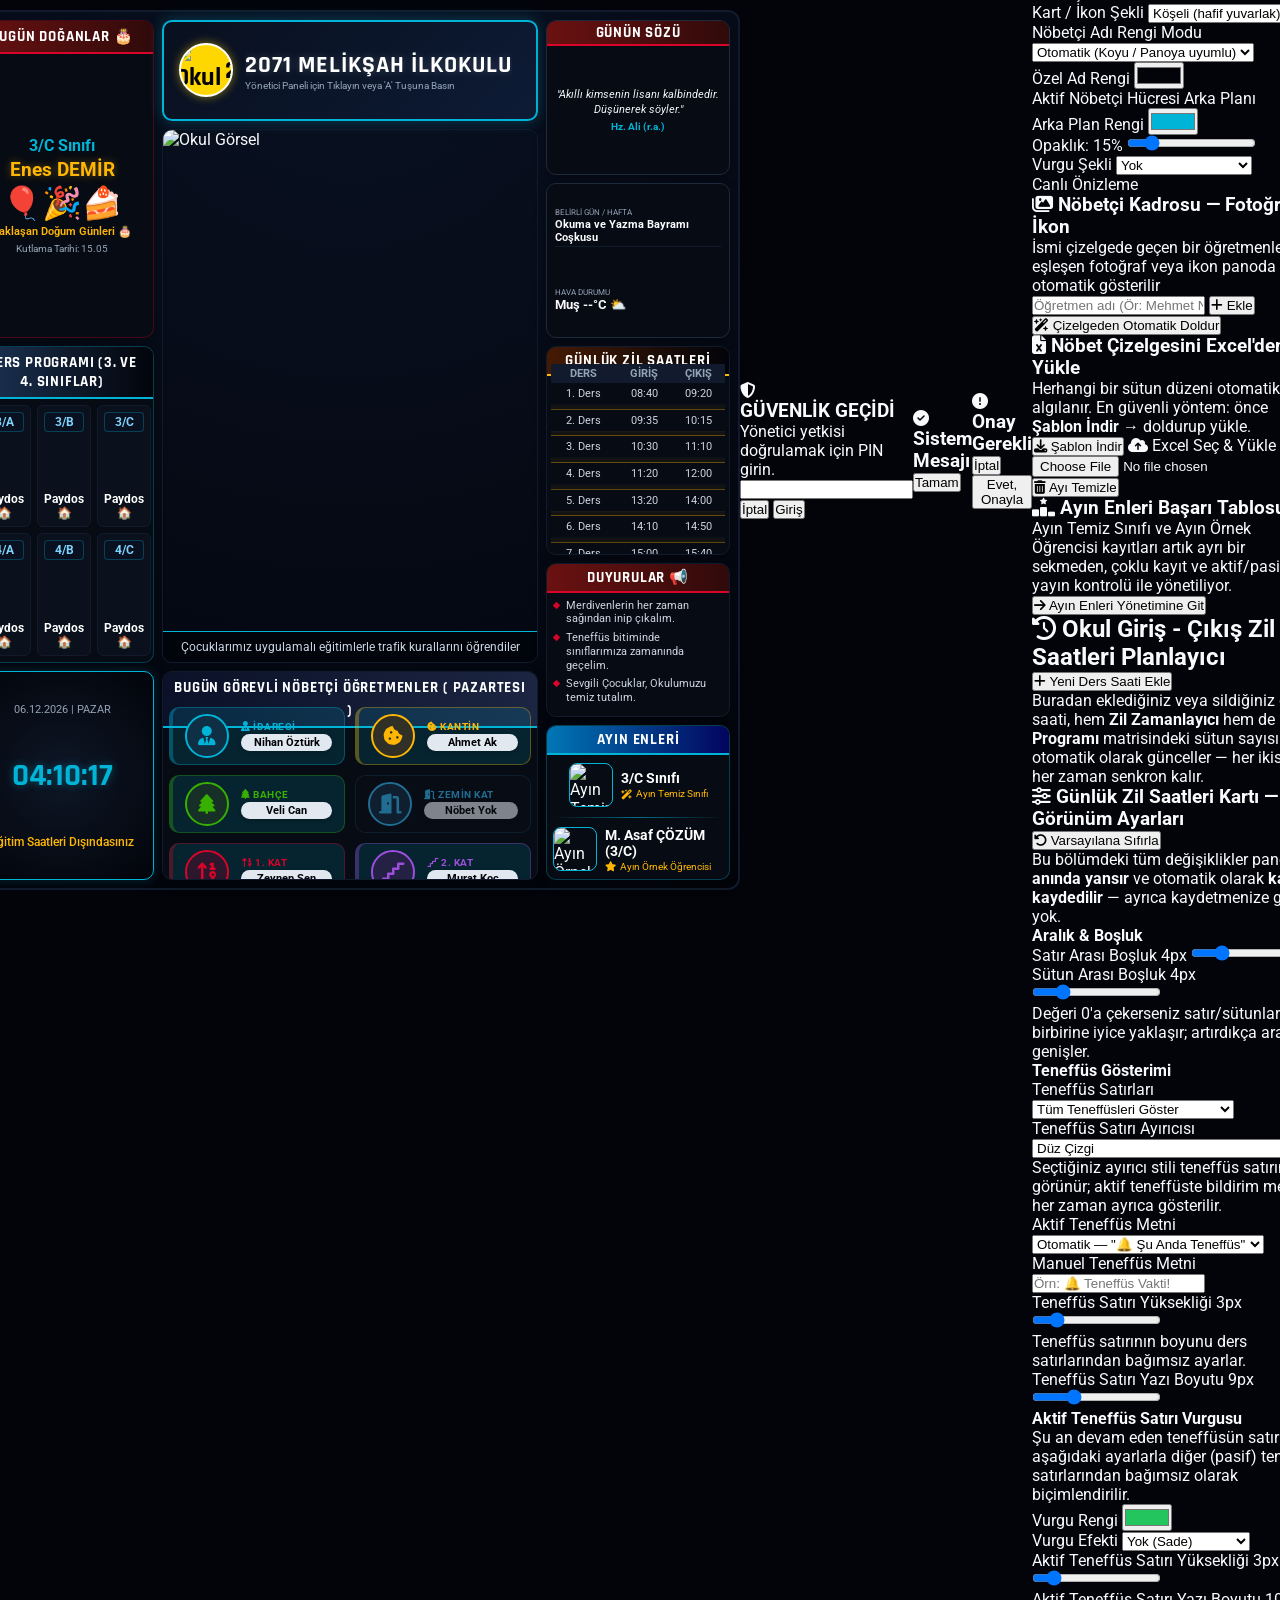
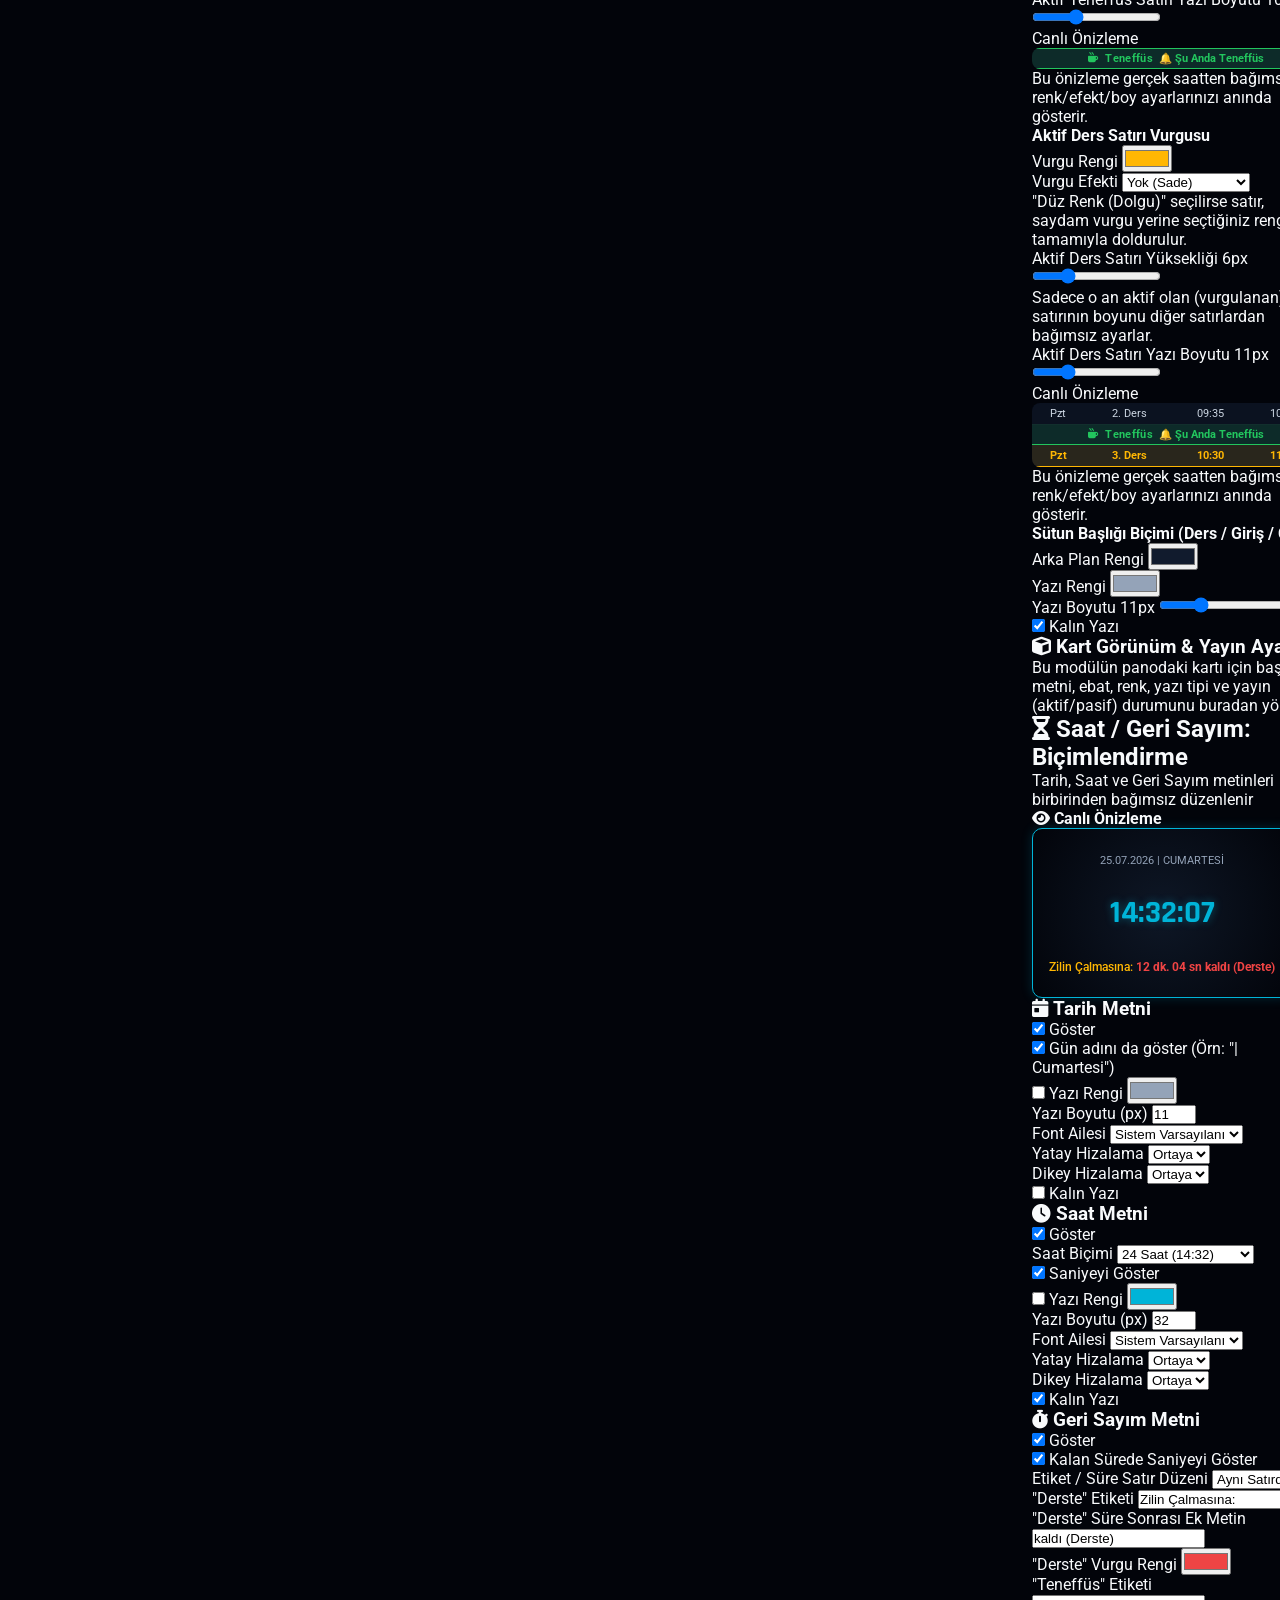
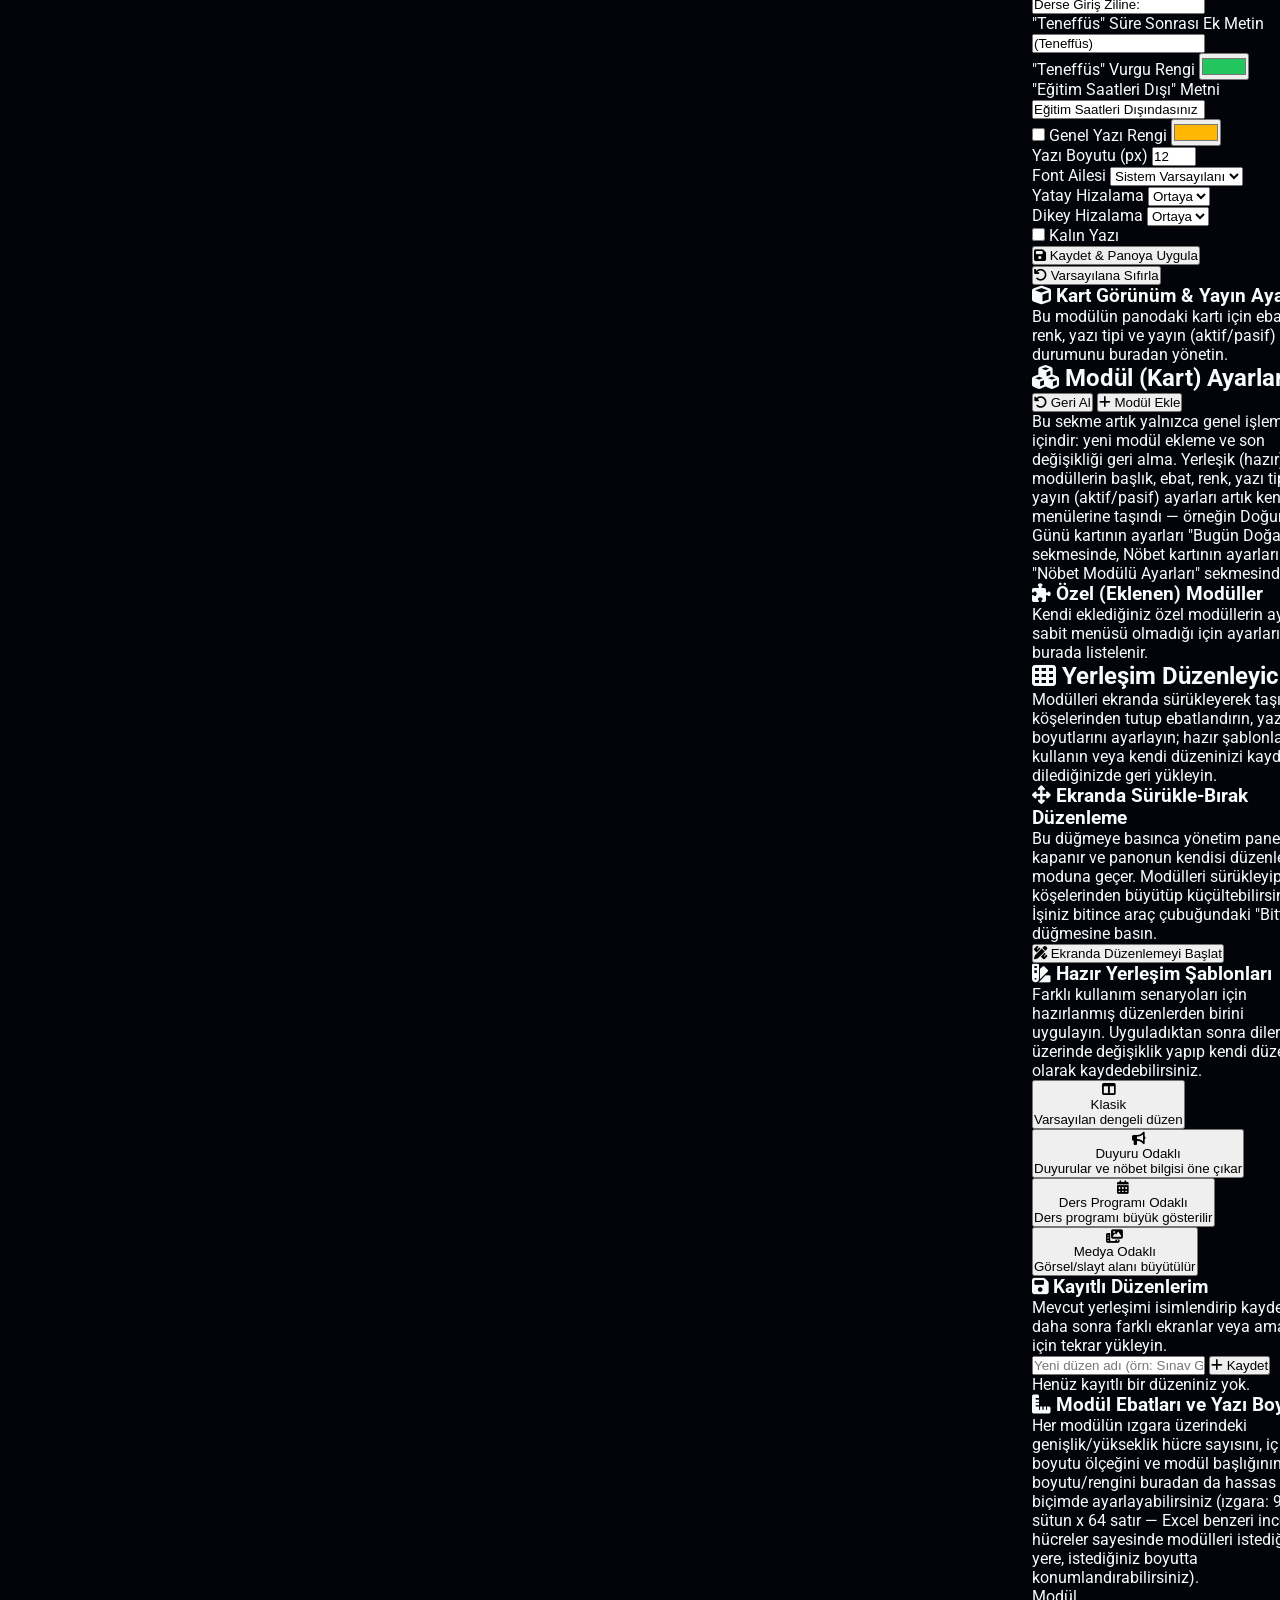
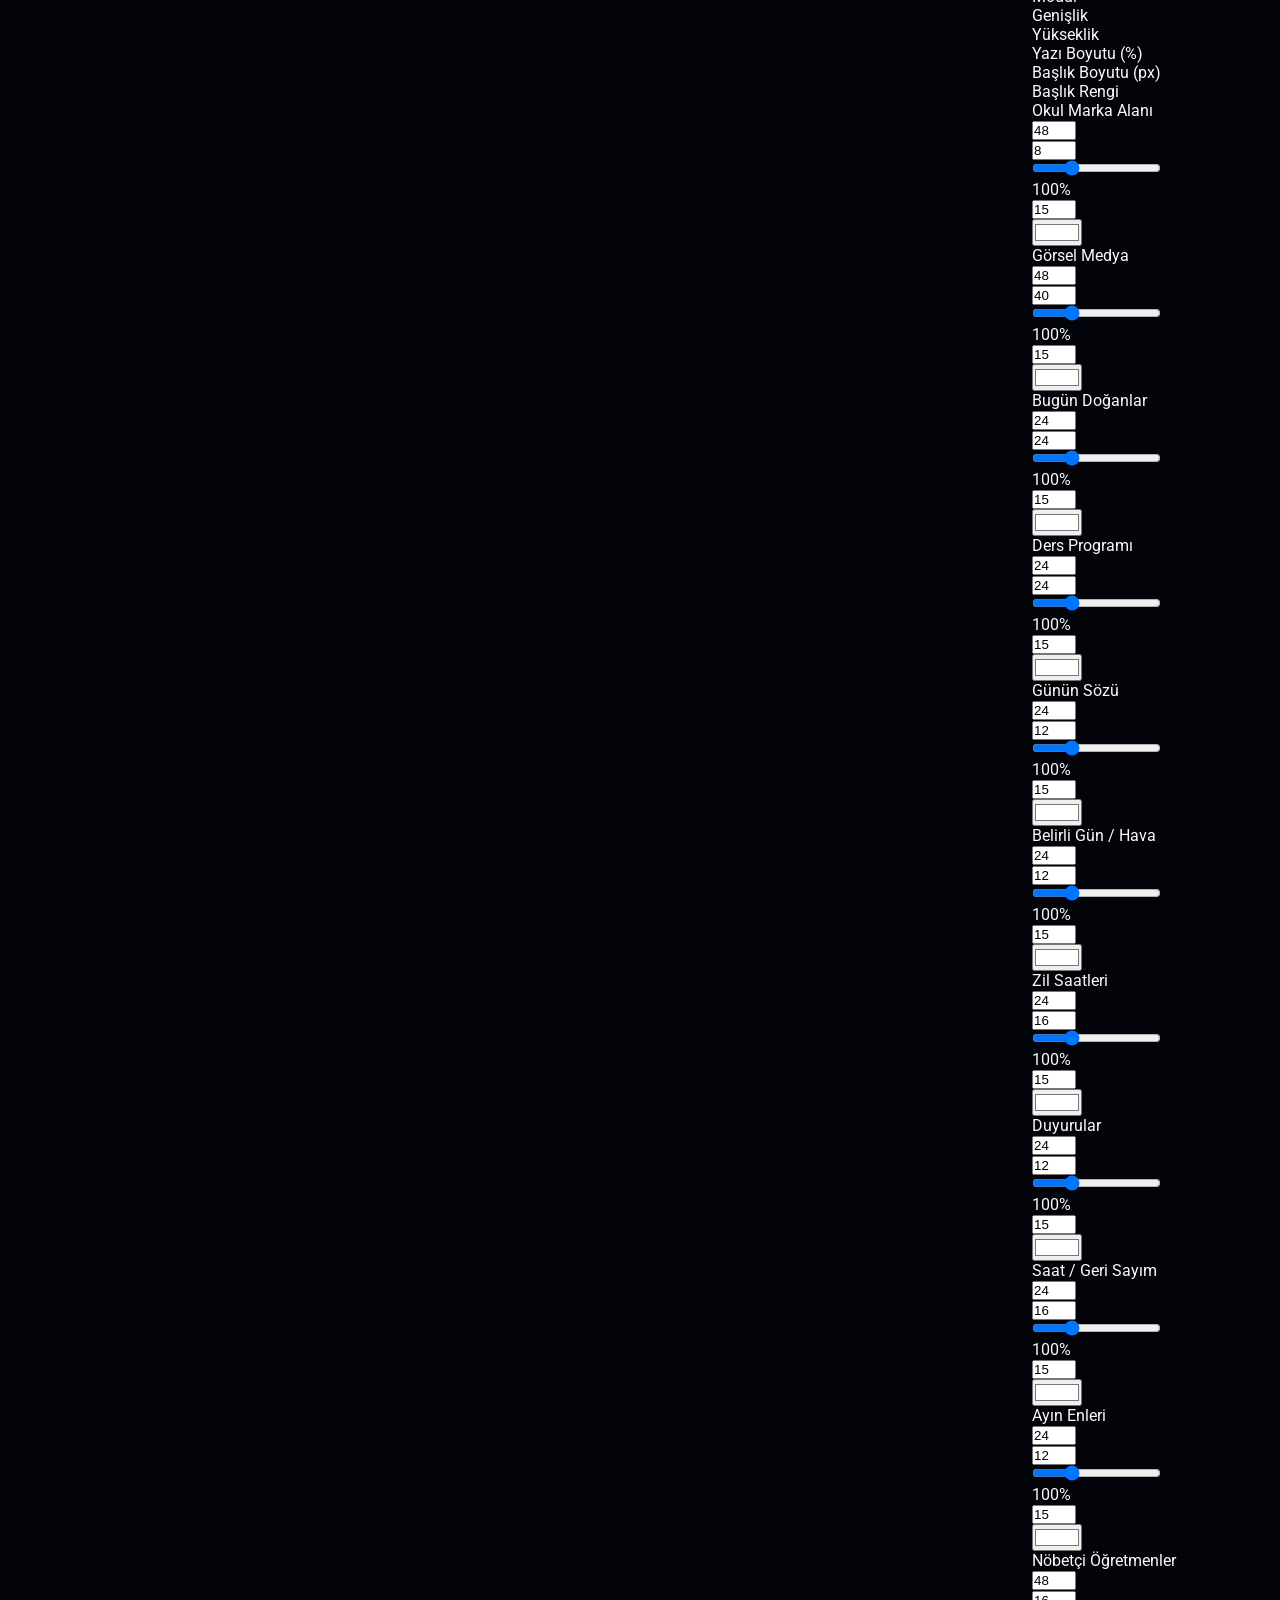
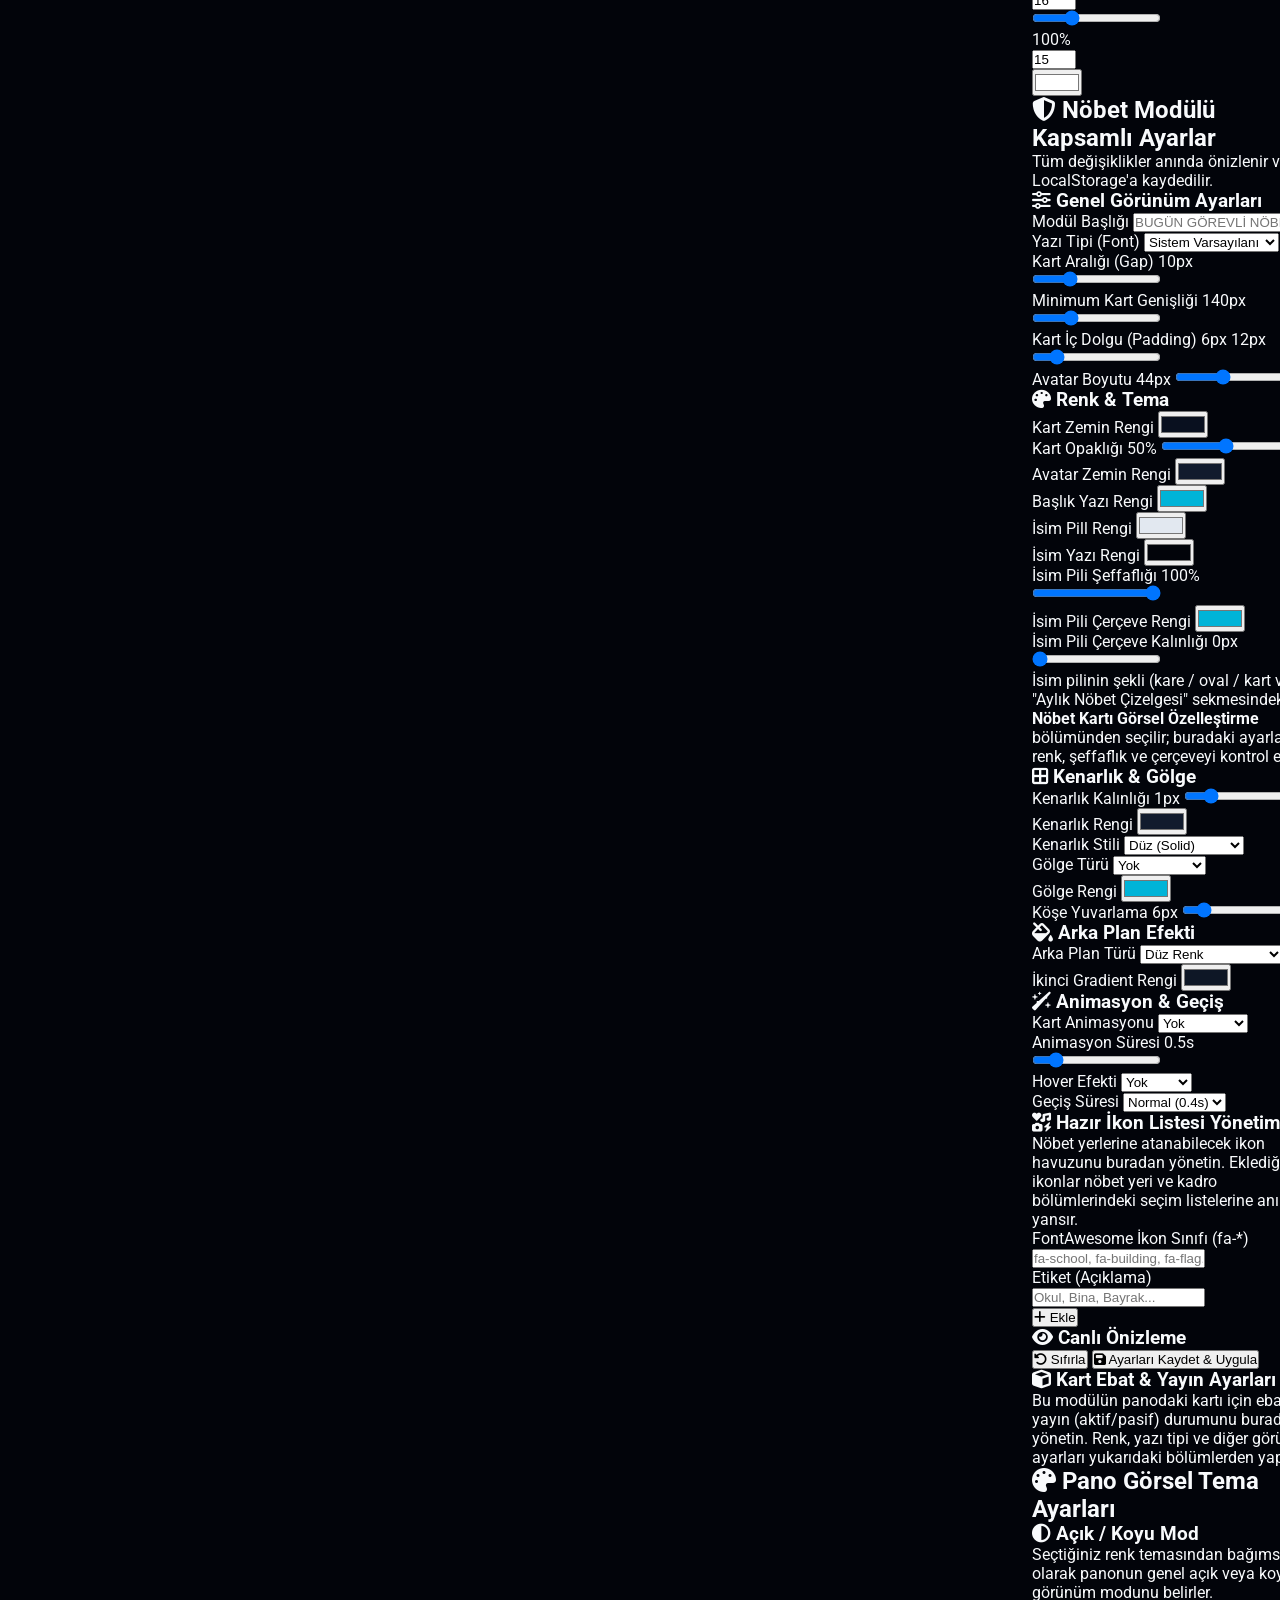
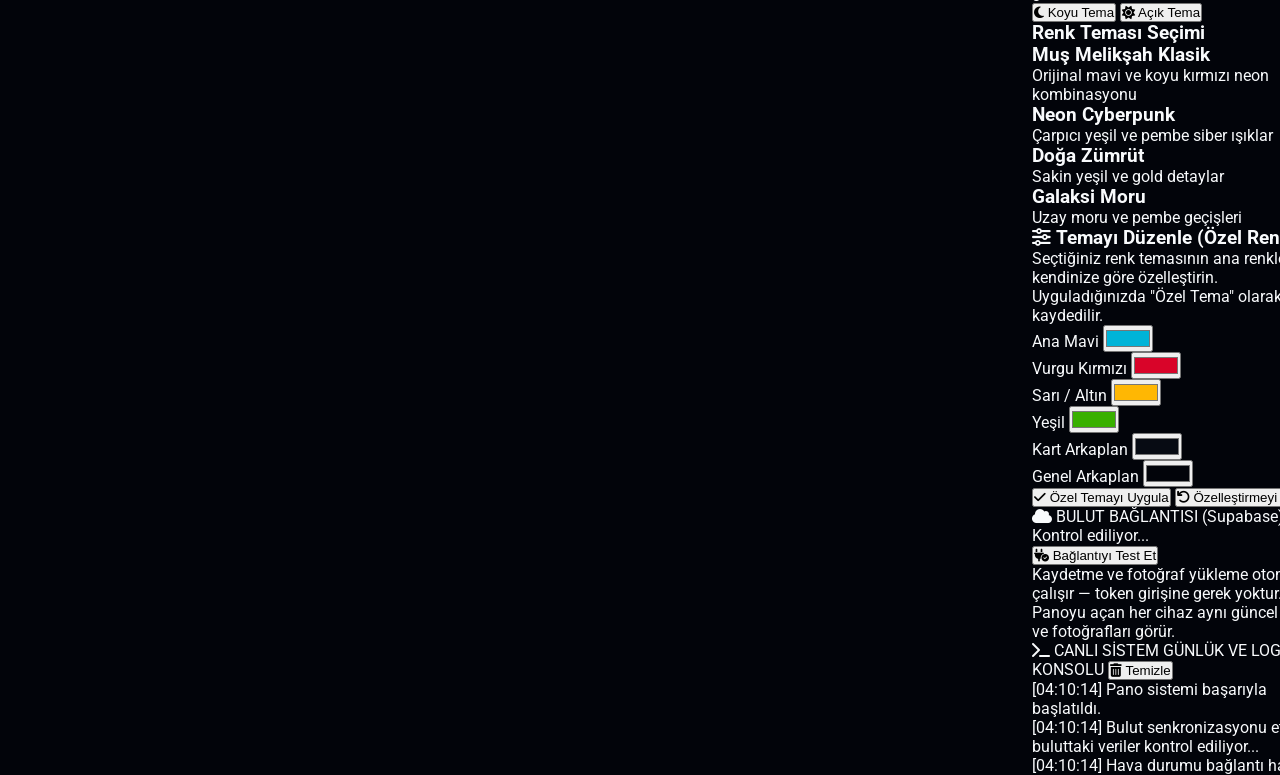
==== commit bb87c495: "Update index.html" ====
--- a/index.html
+++ b/index.html
@@ -3,7 +3,7 @@
 <head>
     <meta charset="UTF-8">
     <meta name="viewport" content="width=device-width, initial-scale=1.0">
-    <title>2071 Melikşah İlkokulu - Ultra Gelişmiş Dijital Okul Panosu v8.0</title>
+    <title>2071 Melikşah İlkokulu - NASYAR Dijital Okul Panosu v8.0</title>
     <!-- Google Fonts & FontAwesome Icons -->
     <link rel="preconnect" href="https://fonts.googleapis.com">
     <link rel="preconnect" href="https://fonts.gstatic.com" crossorigin>
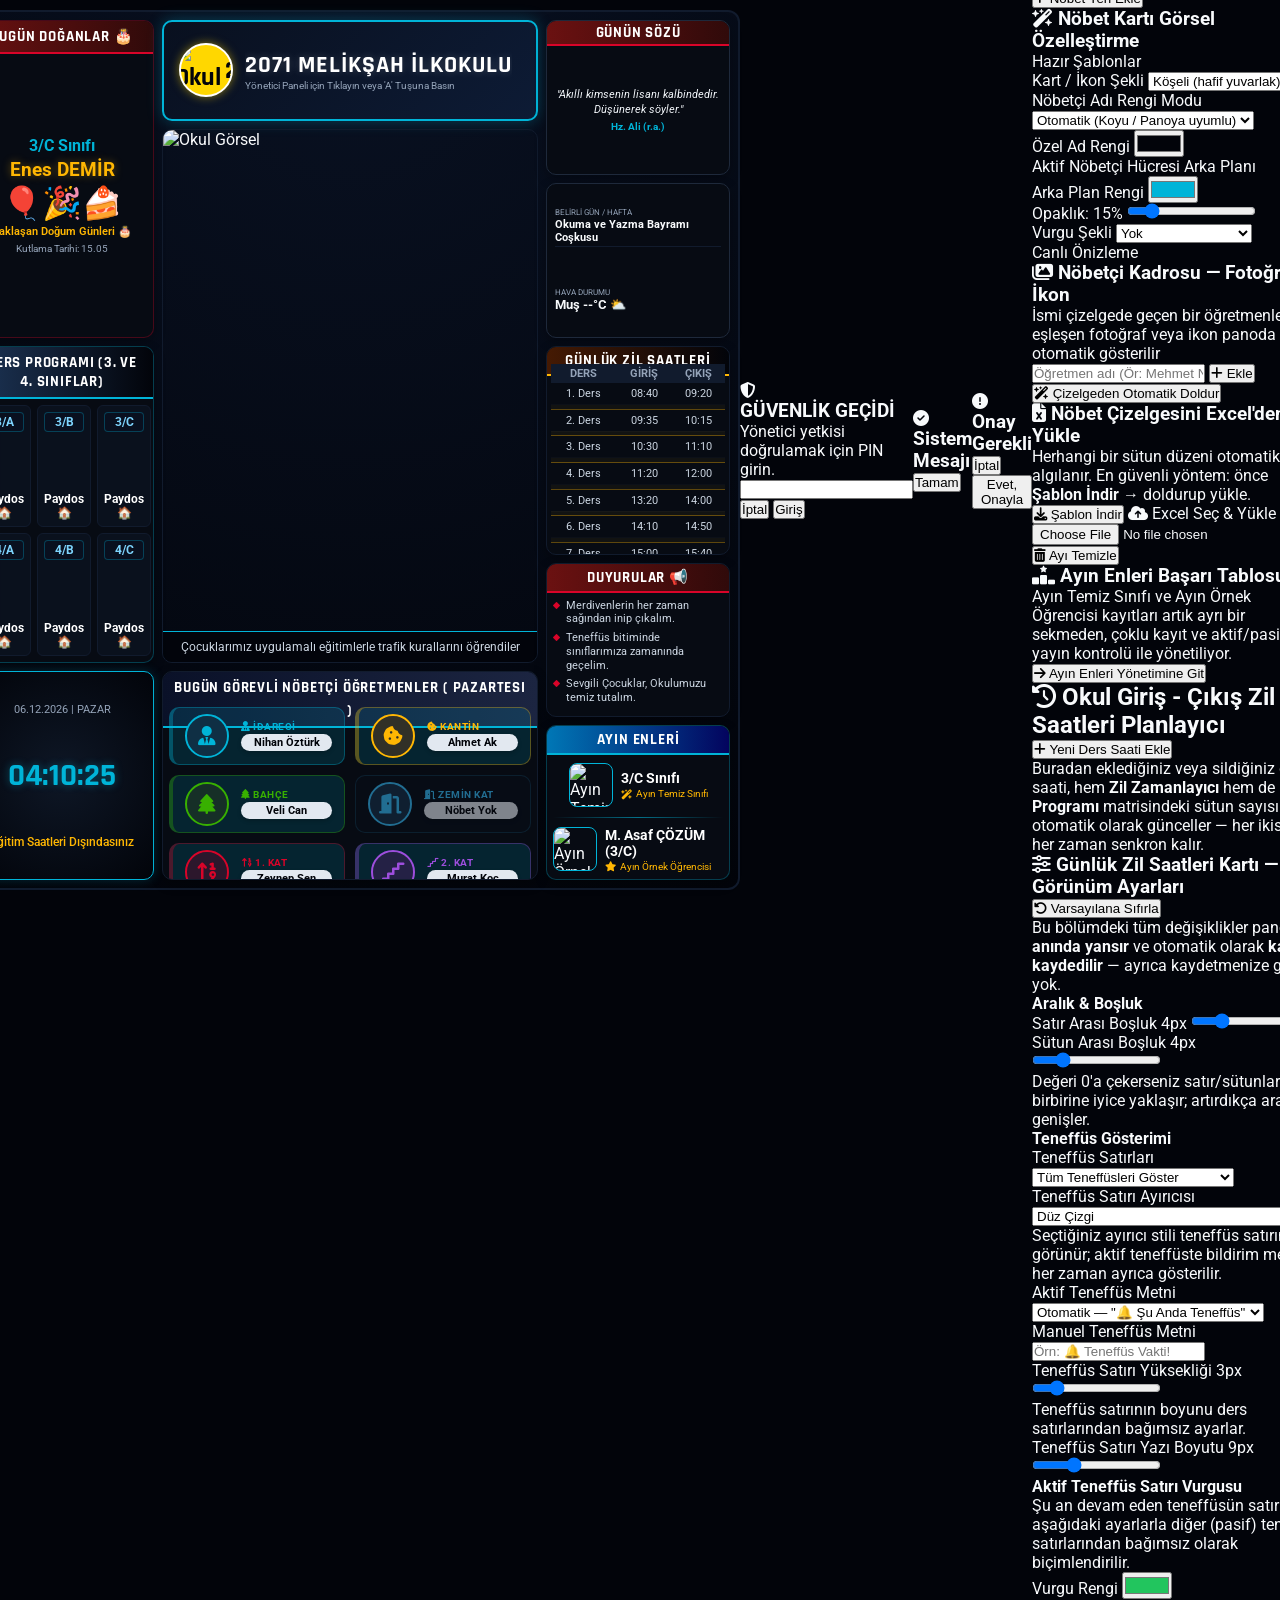
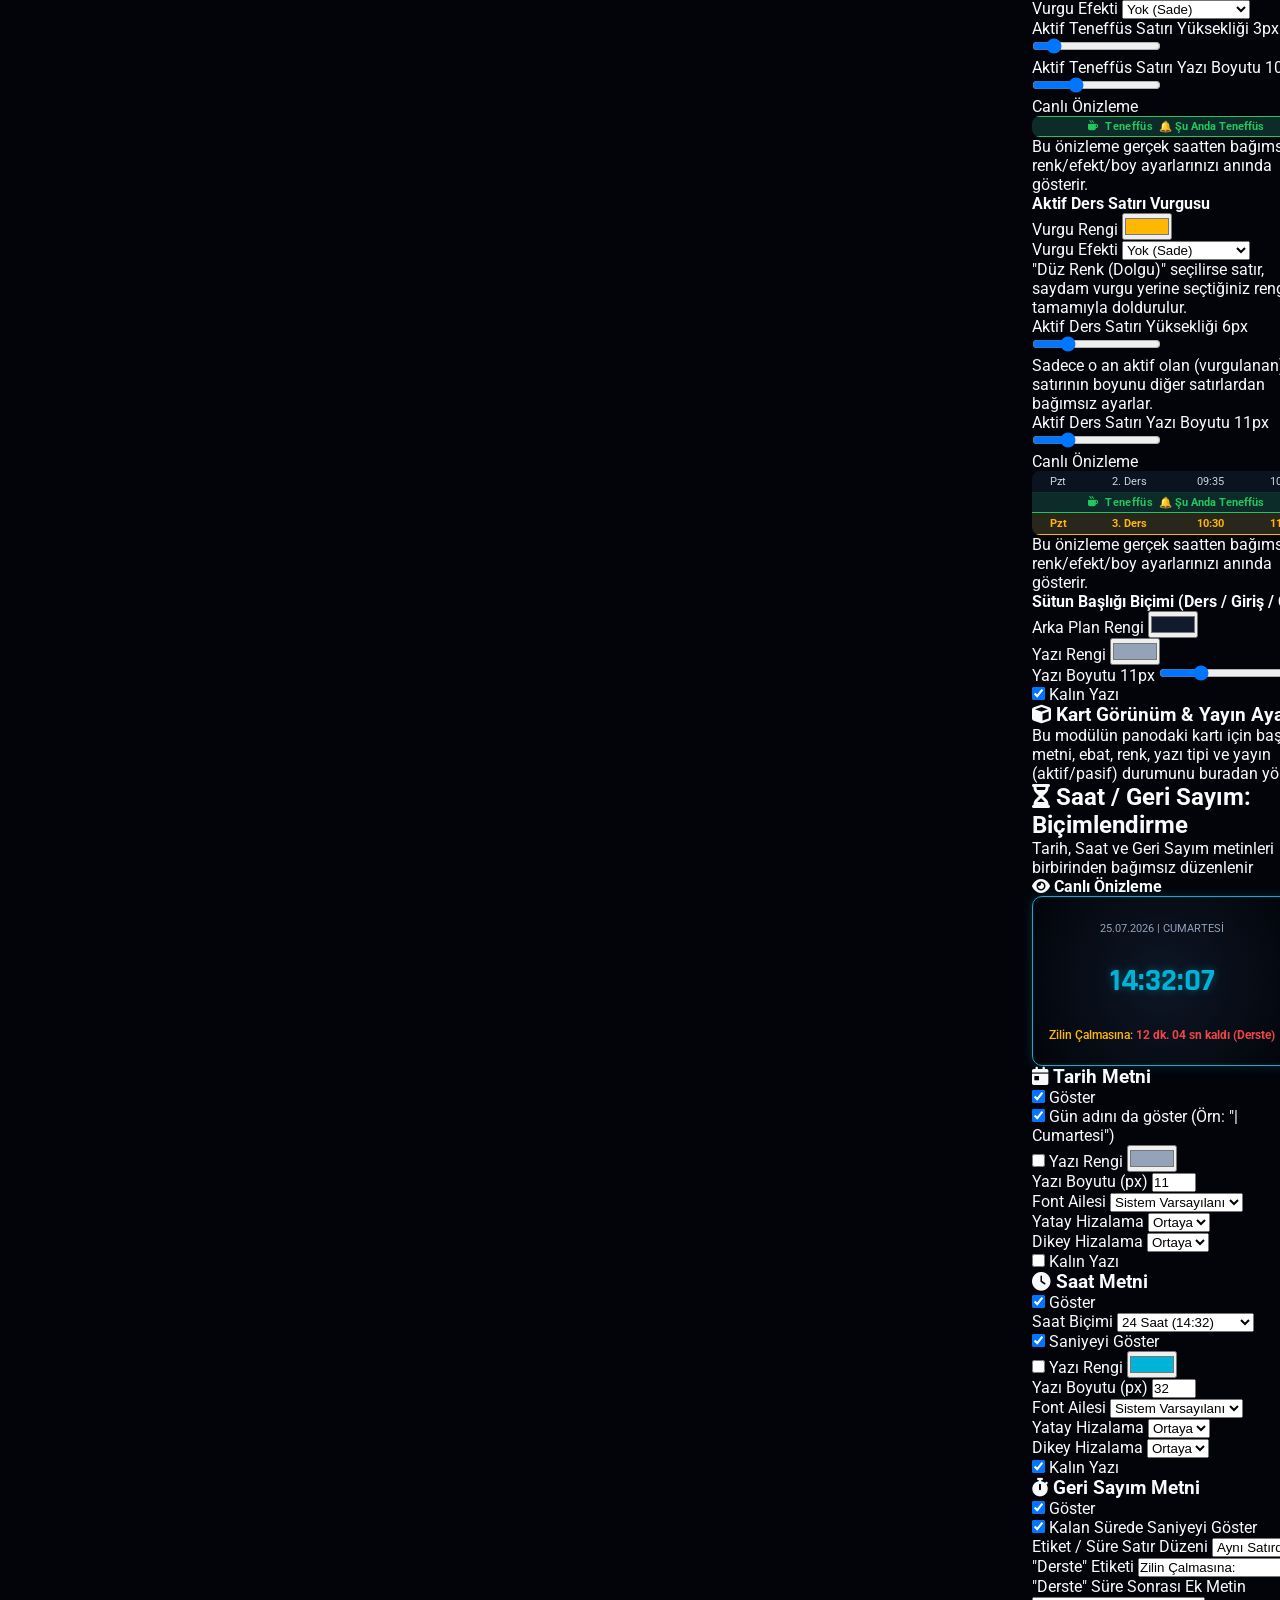
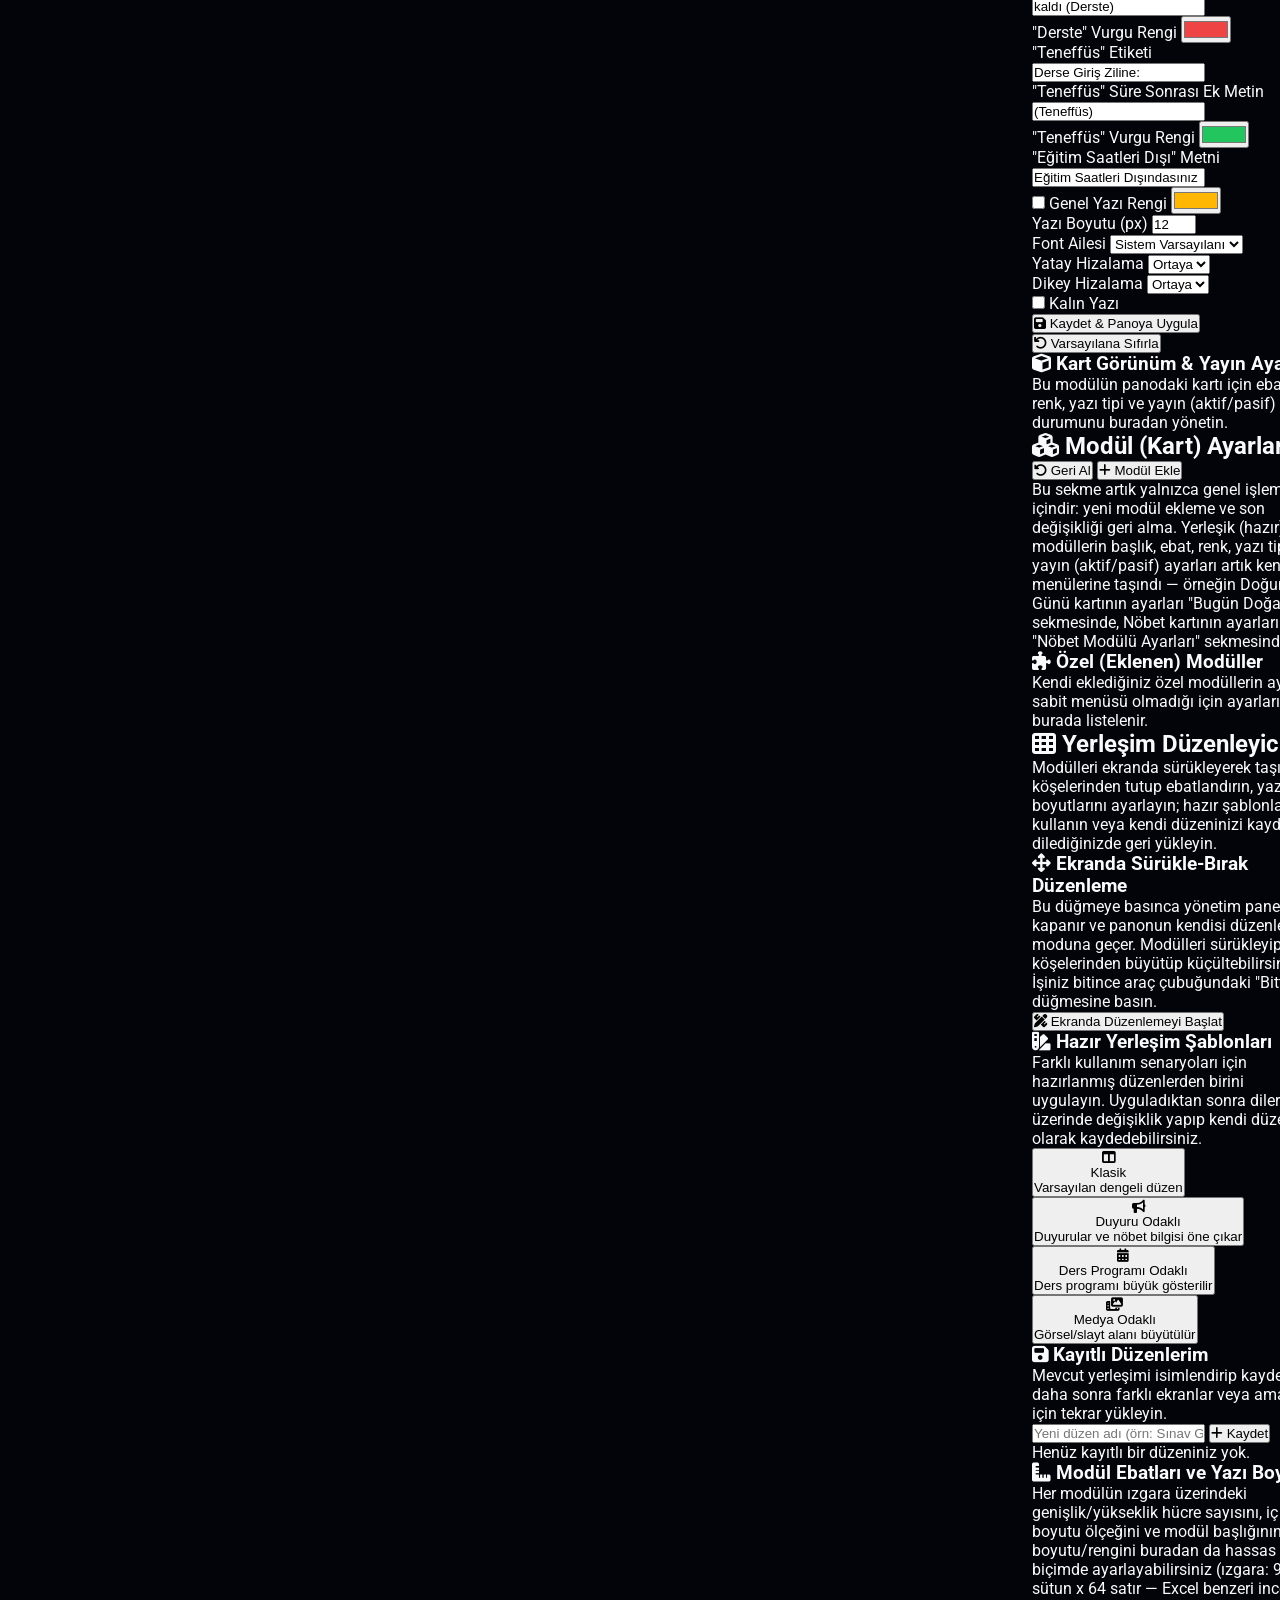
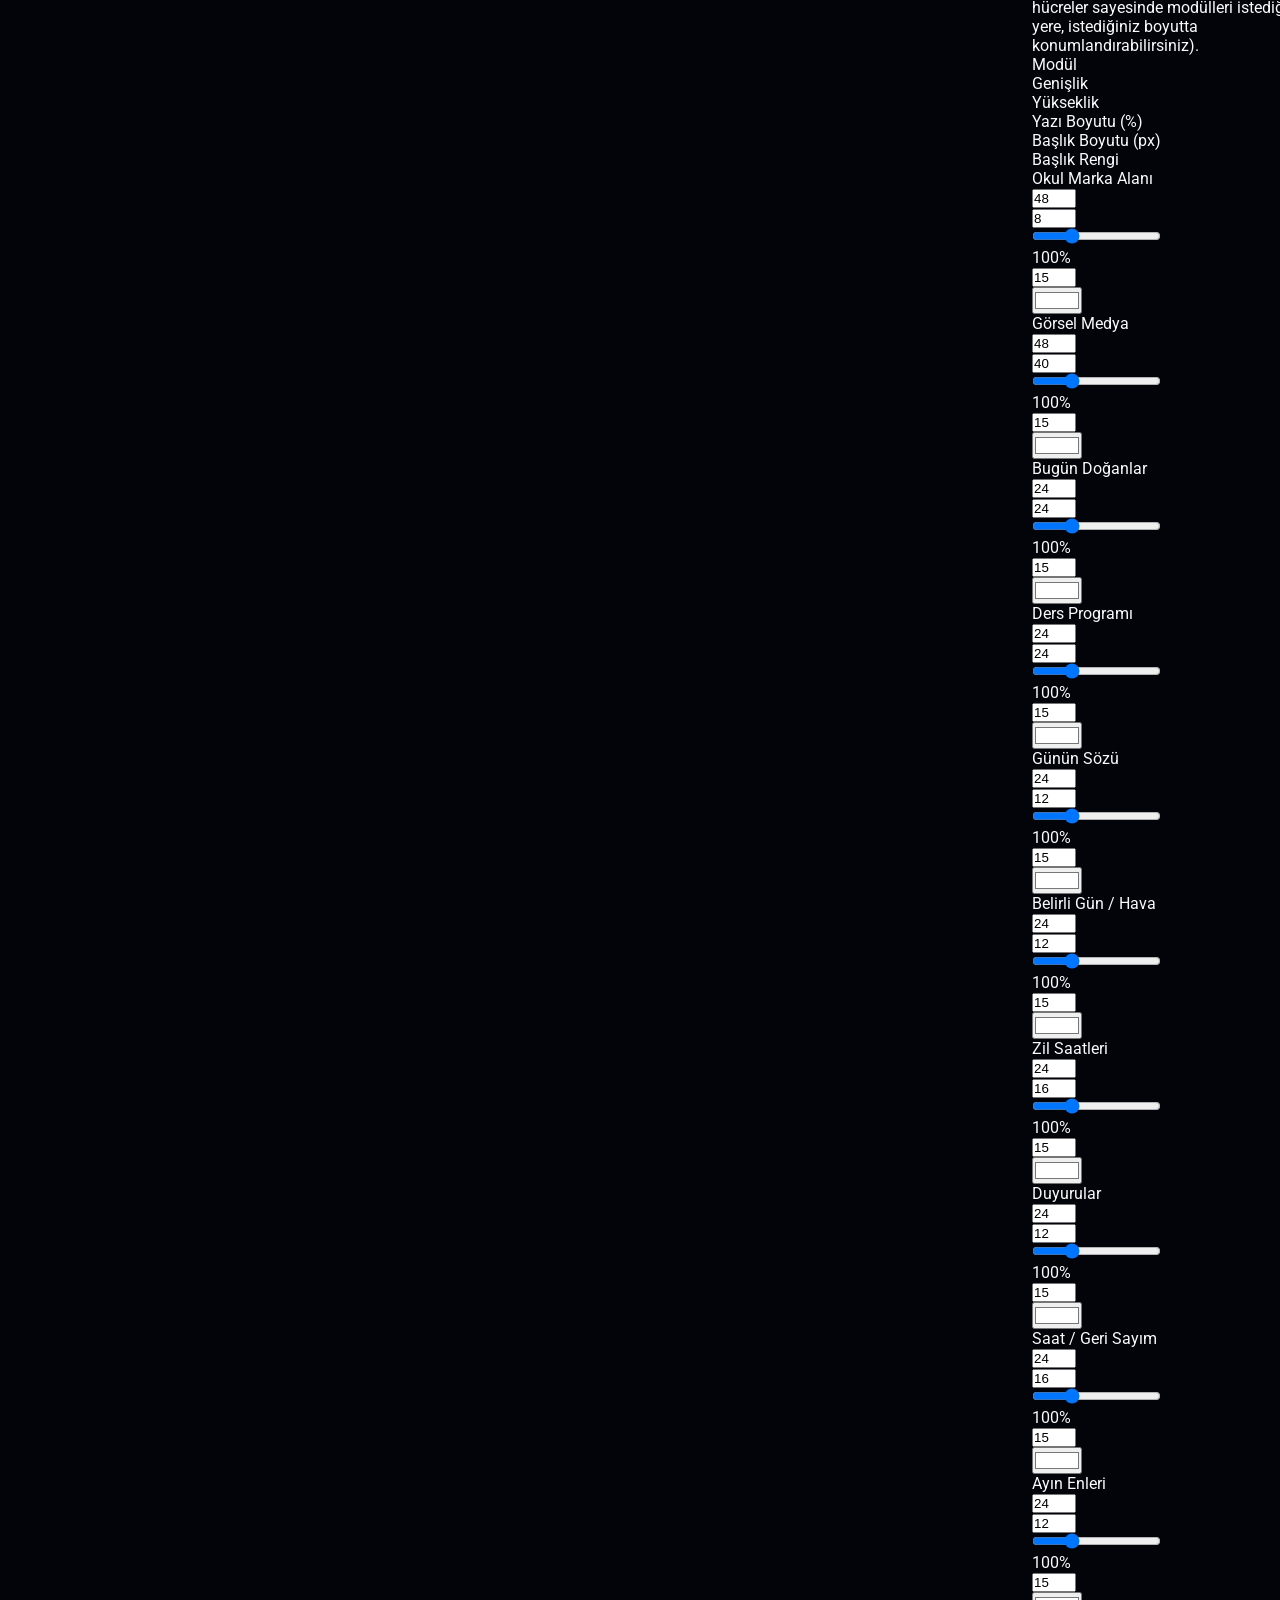
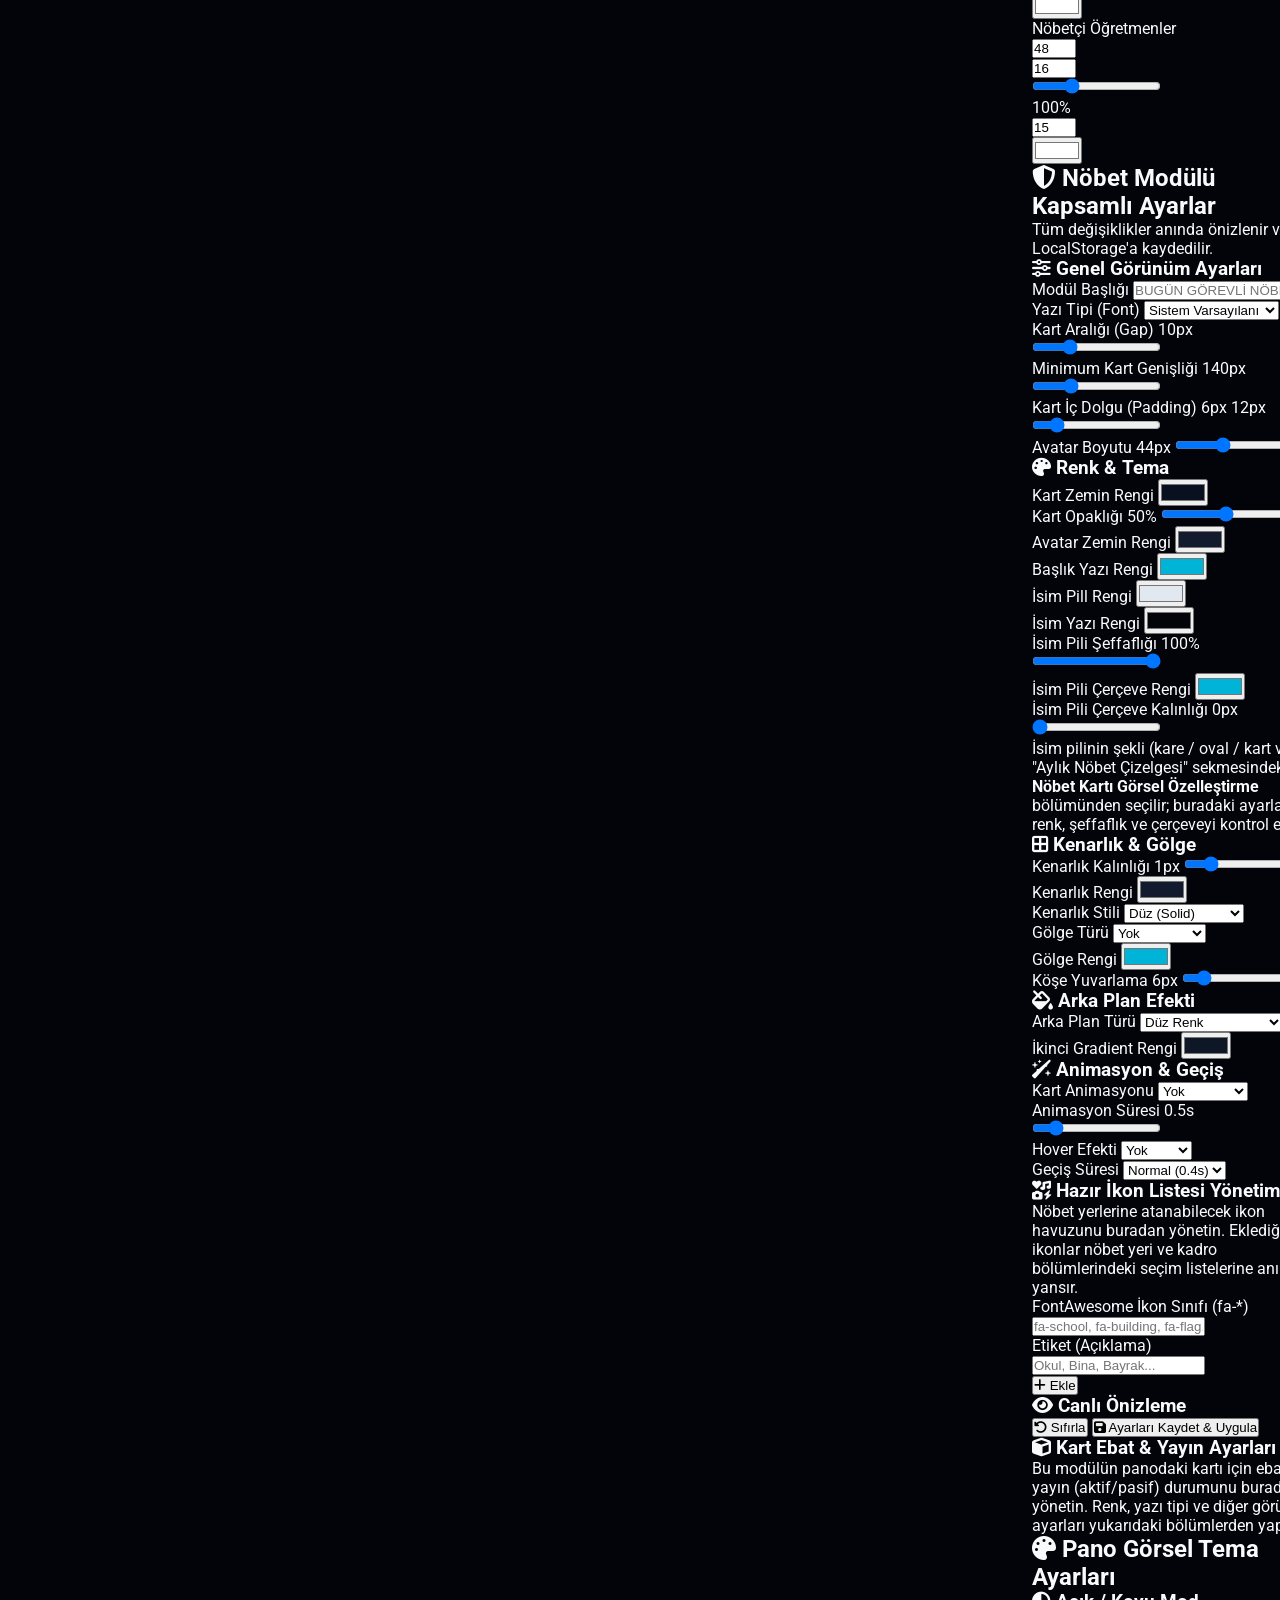
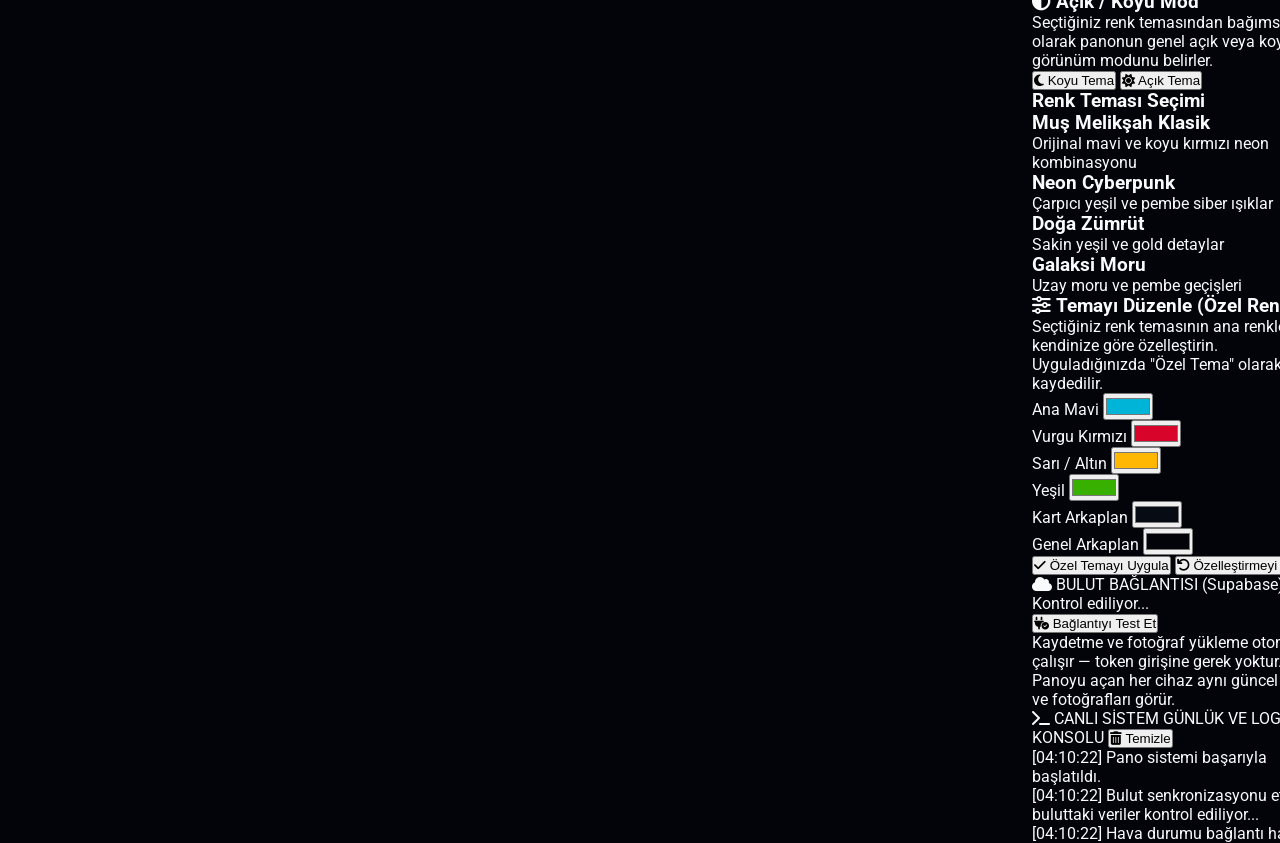
==== commit b792012d: "Add files via upload" ====
--- a/index.html
+++ b/index.html
@@ -354,7 +354,10 @@
                             <div class="flex gap-3">
                                 <button class="px-4 py-2.5 bg-cyan-600 hover:bg-cyan-700 text-white font-bold rounded-lg text-xs" onclick="switchTab('tab-excel', document.querySelector('[onclick*=\'tab-excel\']'))">Excel Yönetimine Git</button>
                                 <button class="px-4 py-2.5 bg-slate-800 hover:bg-slate-700 text-slate-300 font-bold rounded-lg text-xs" onclick="exportDataToJSON()">JSON Sistem Yedeği Al</button>
-                            </div>
+                                <button class="px-4 py-2.5 bg-amber-700 hover:bg-amber-600 text-white font-bold rounded-lg text-xs" onclick="document.getElementById('json-restore-input').click()">Yedekten Geri Yükle</button>
+                                <input type="file" id="json-restore-input" accept="application/json,.json" class="hidden" onchange="importDataFromJSONFile(event)">
+                            </div>
+                            <p class="text-[10px] text-slate-500 mt-2">Not: Bu yedek pano ayarlarını/temayı/verileri geri yükler; fotoğrafların kendisi Supabase Storage'da ayrı durur (yedek dosyasında sadece fotoğraf linkleri vardır).</p>
                         </div>
                         <div class="bg-slate-950 border border-slate-800 rounded-xl p-5 flex flex-col justify-between">
                             <h4 class="text-white font-bold flex items-center gap-2 mb-2"><i class="fa-solid fa-circle-check text-emerald-400"></i> Sistem Sağlığı</h4>
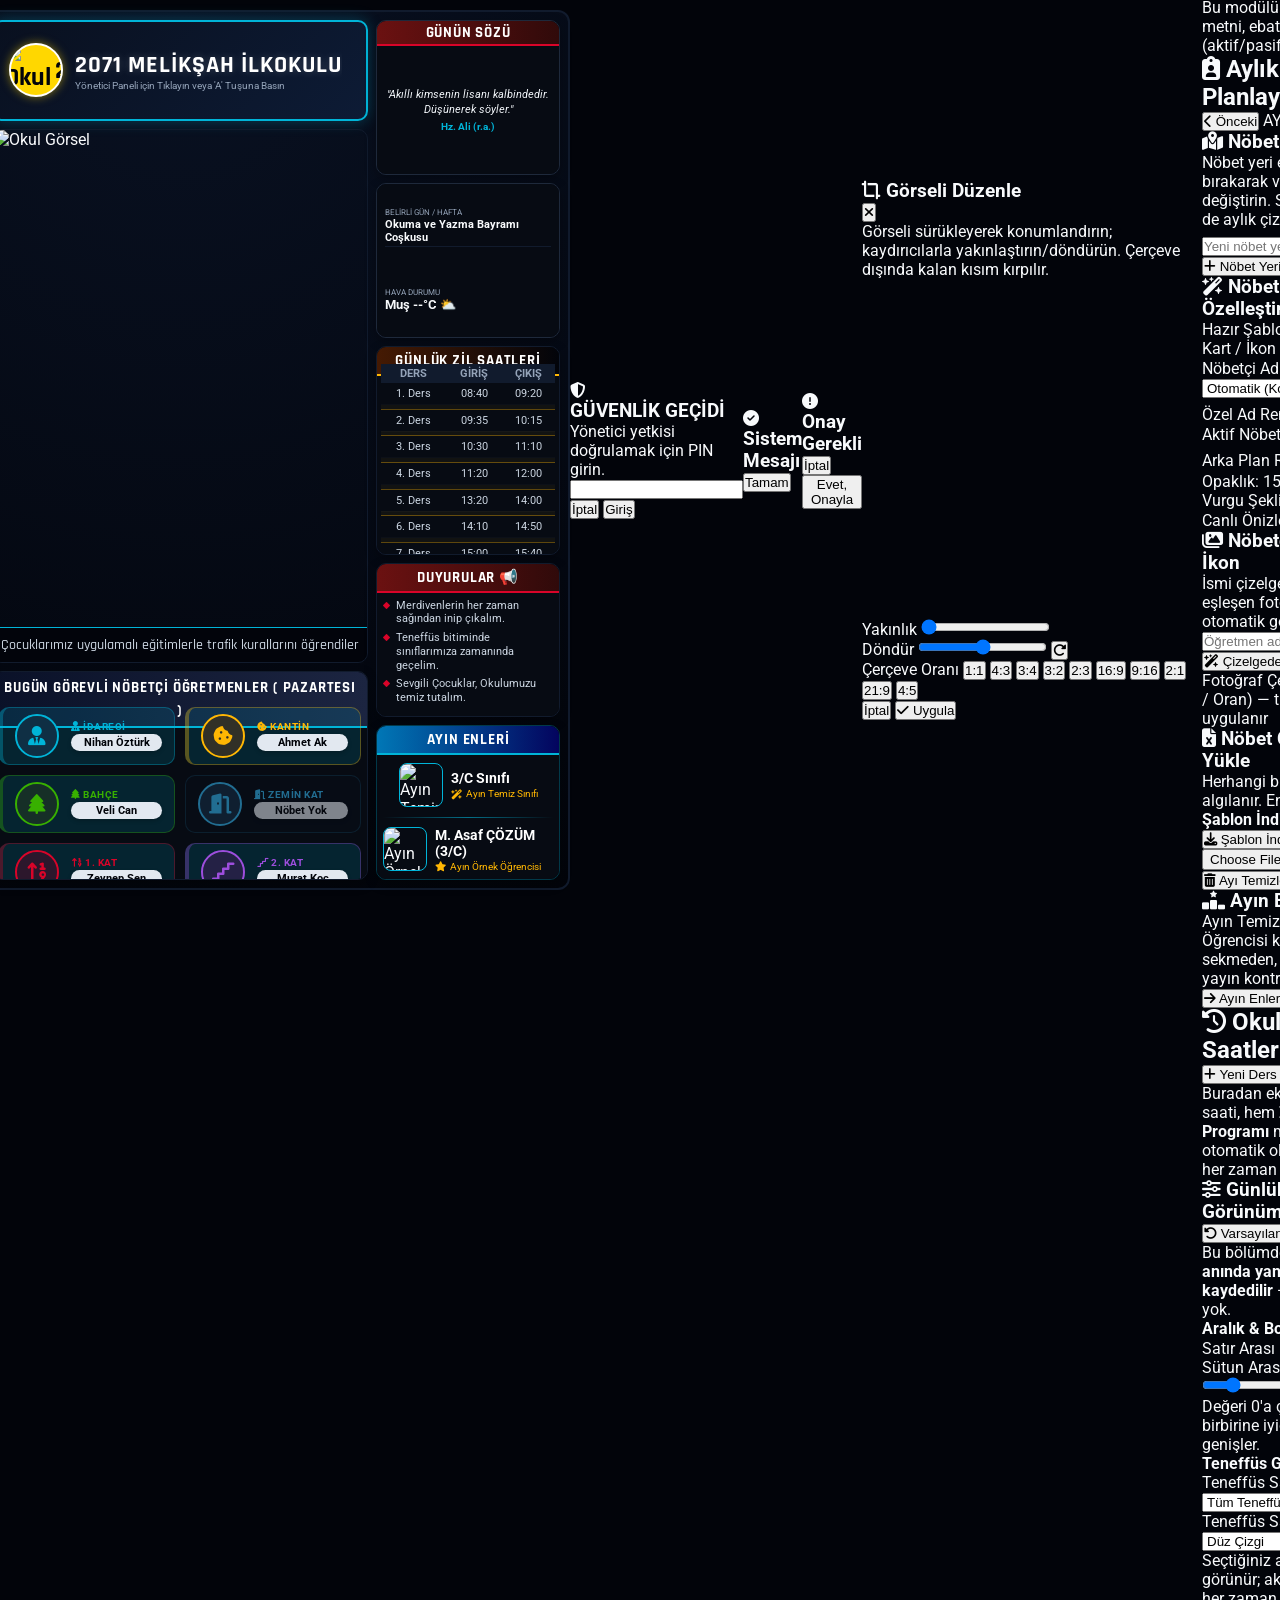
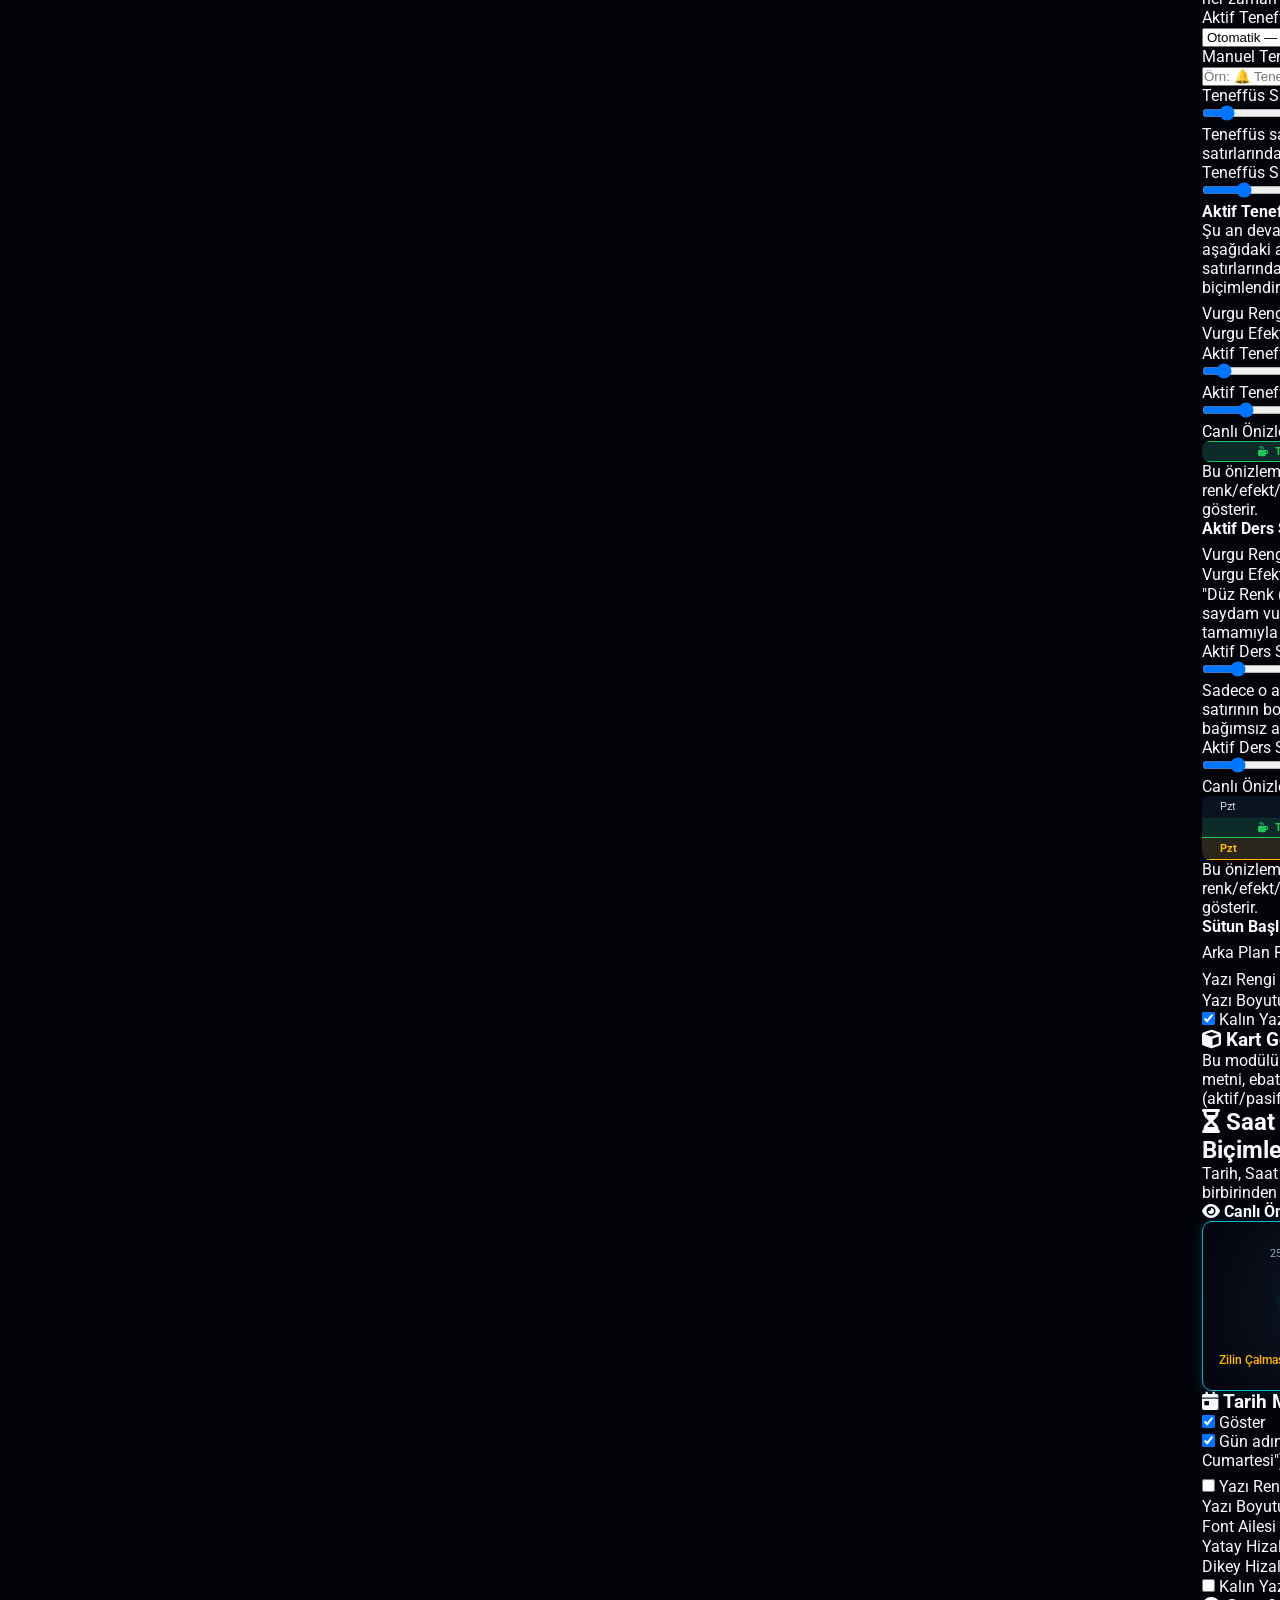
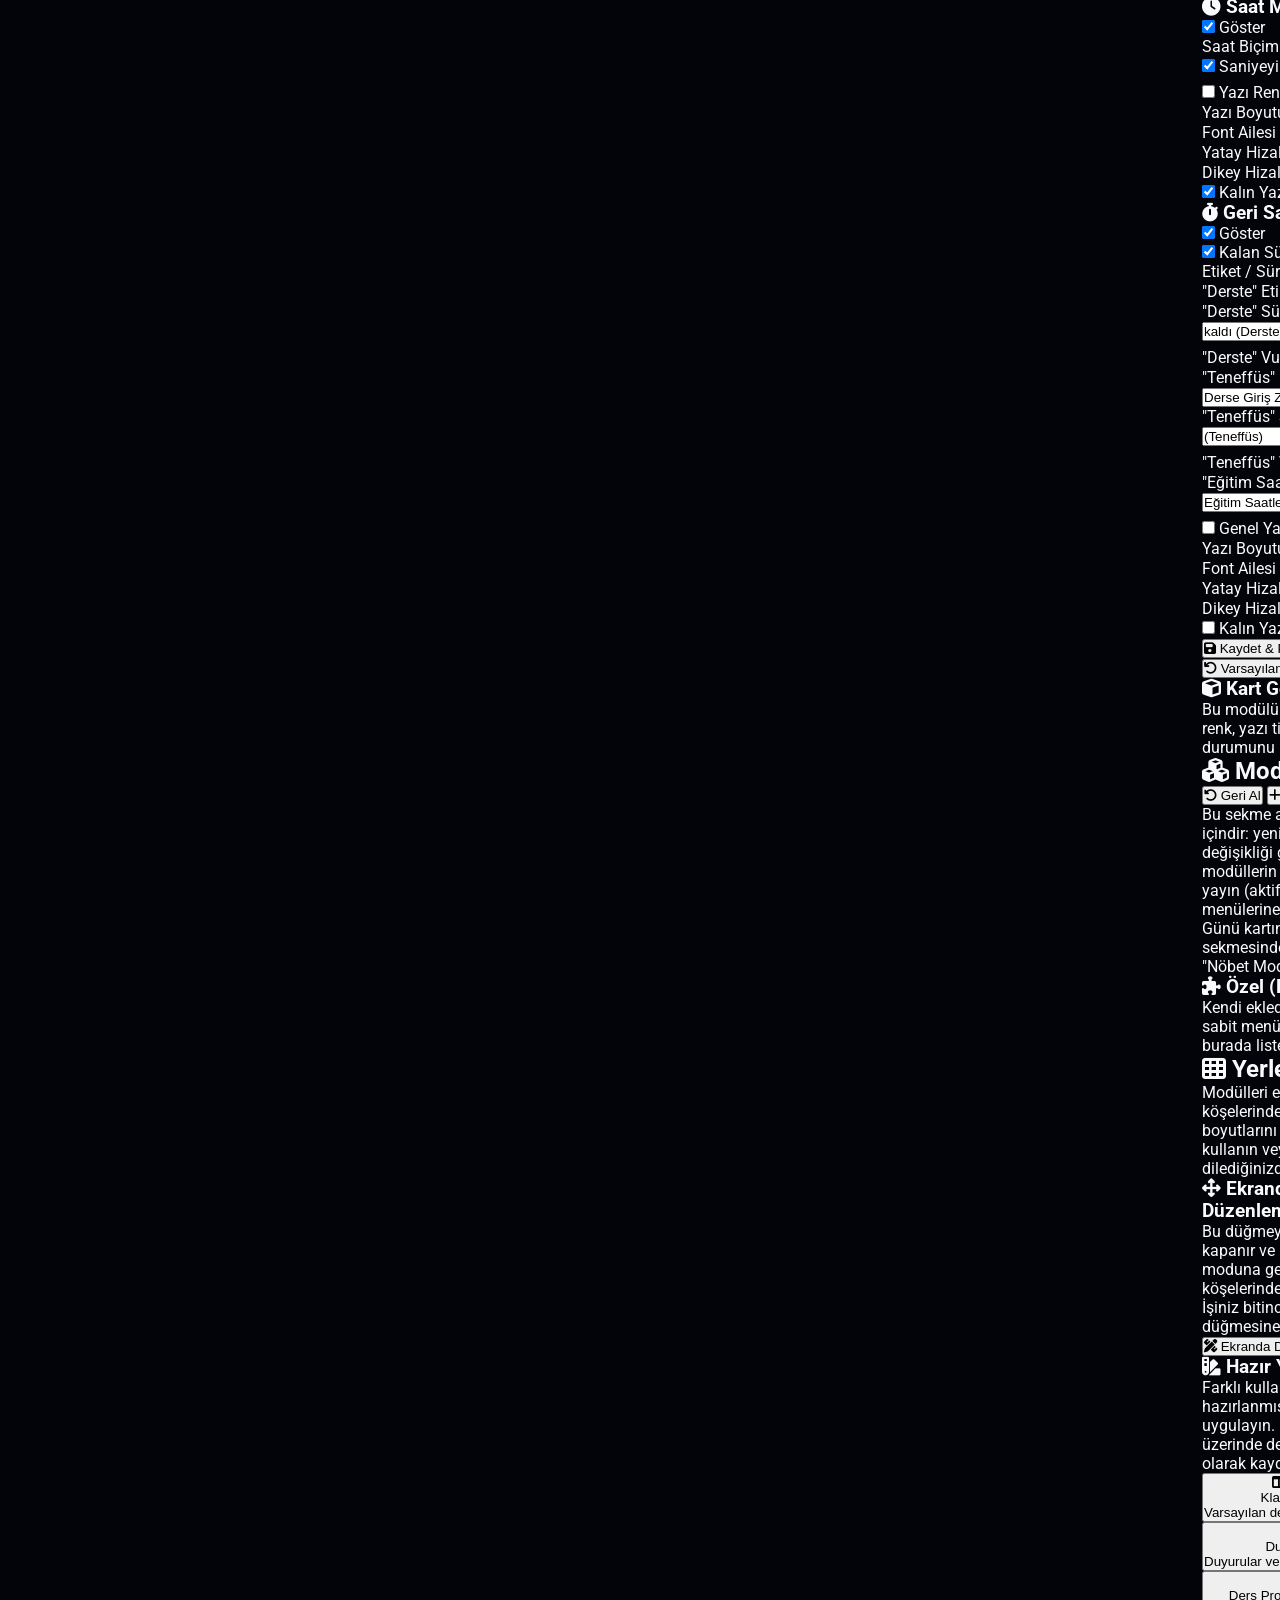
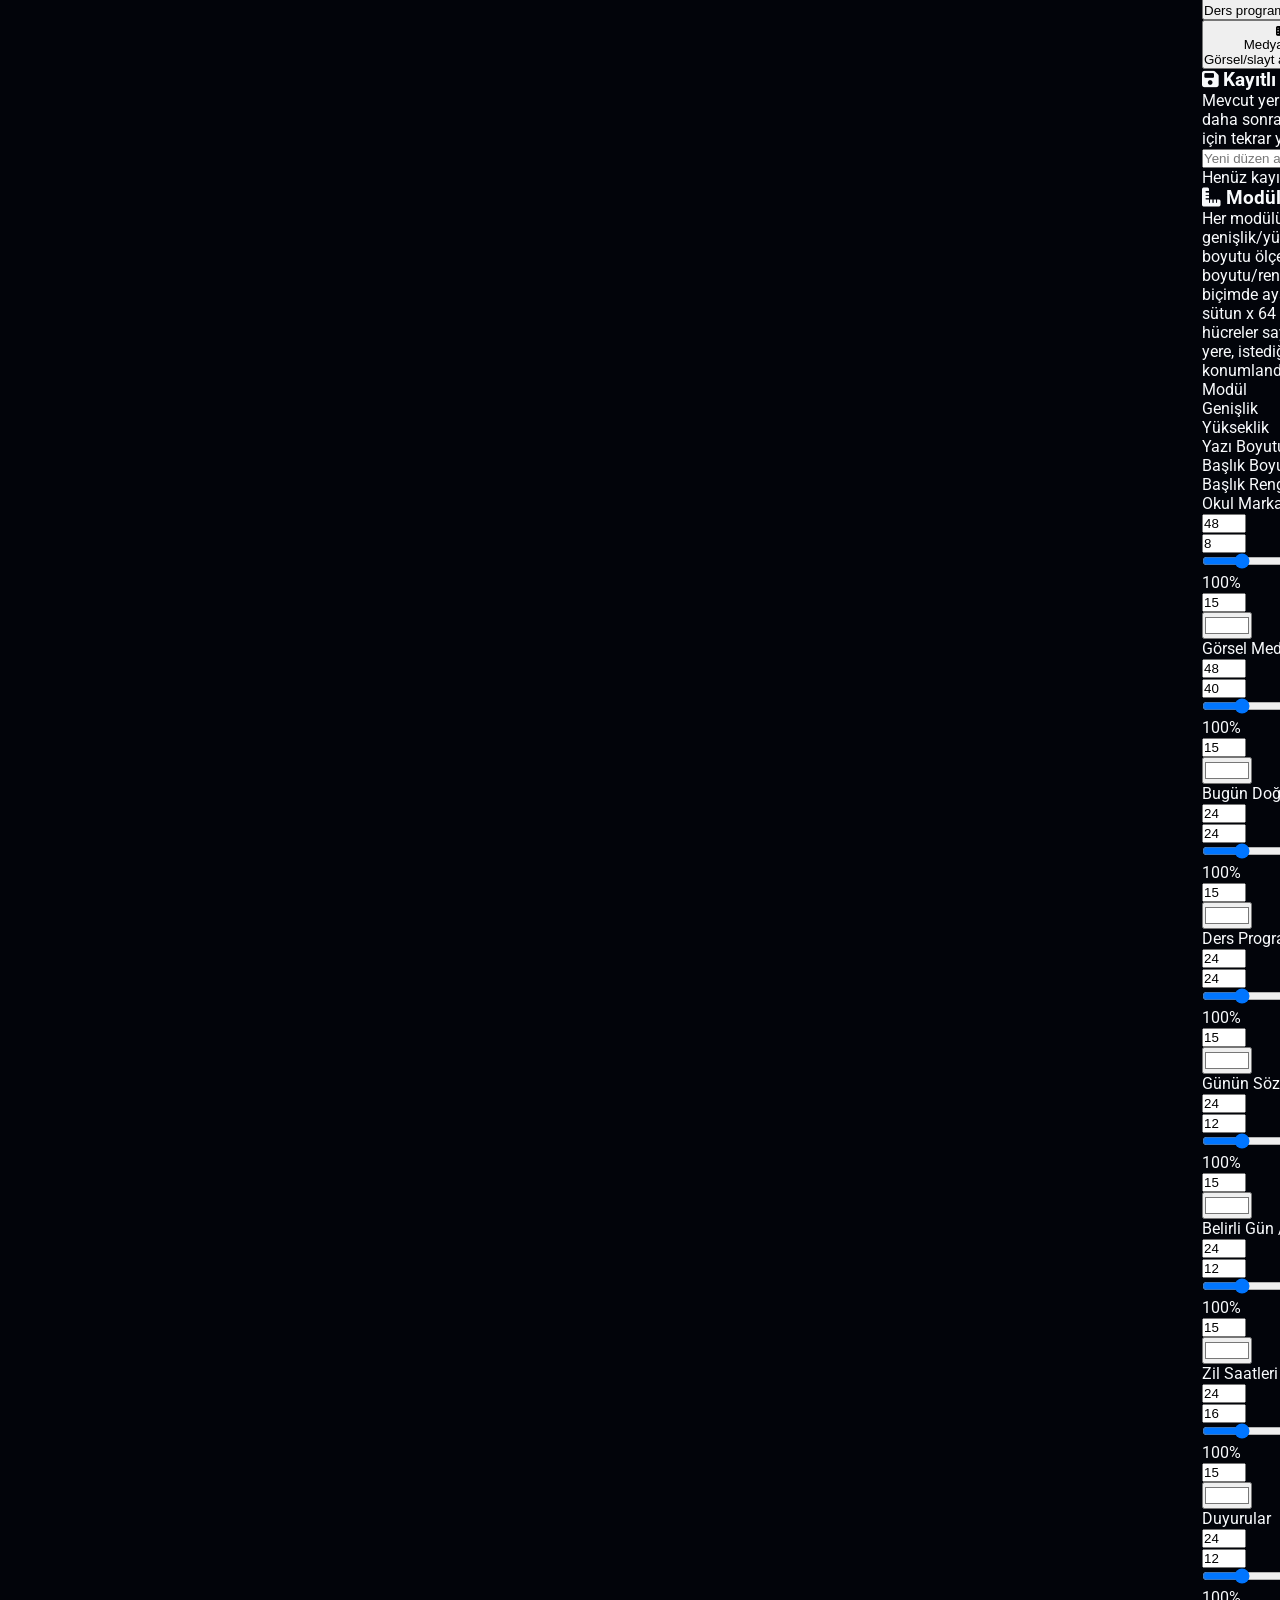
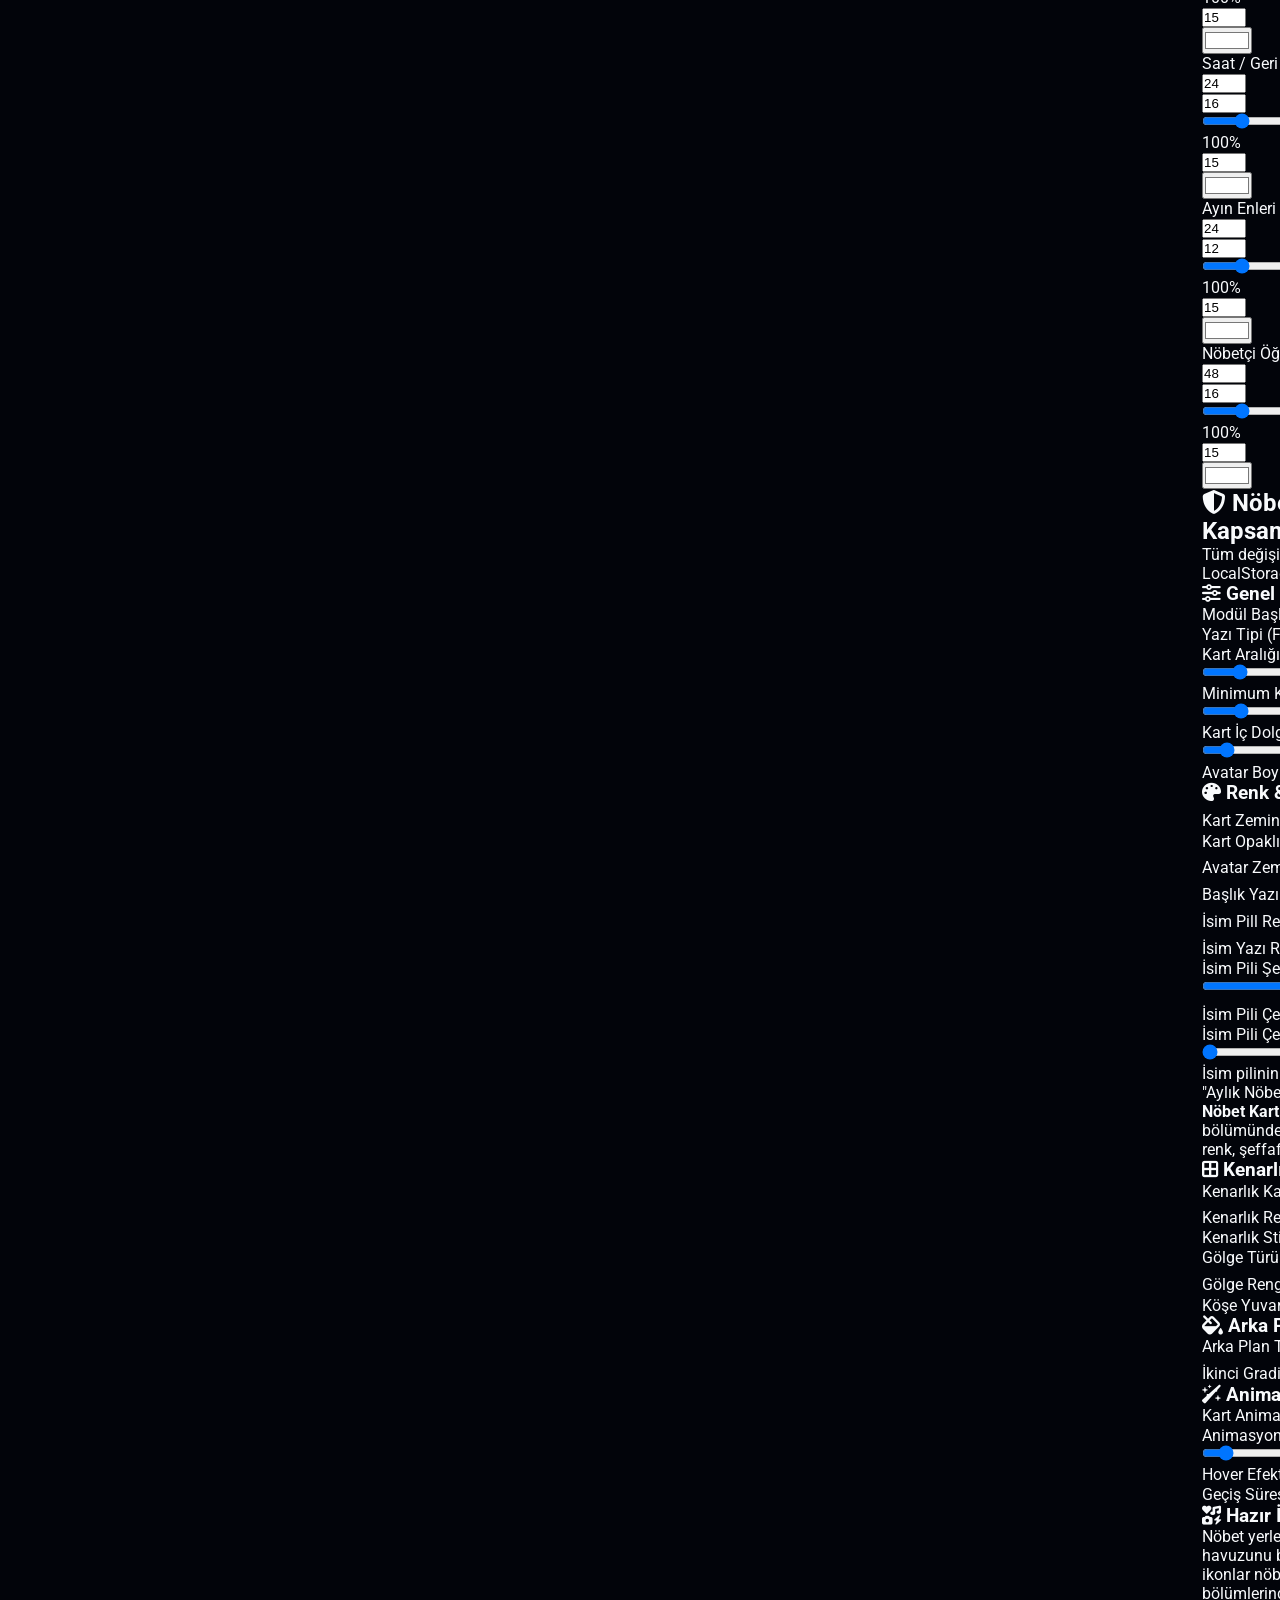
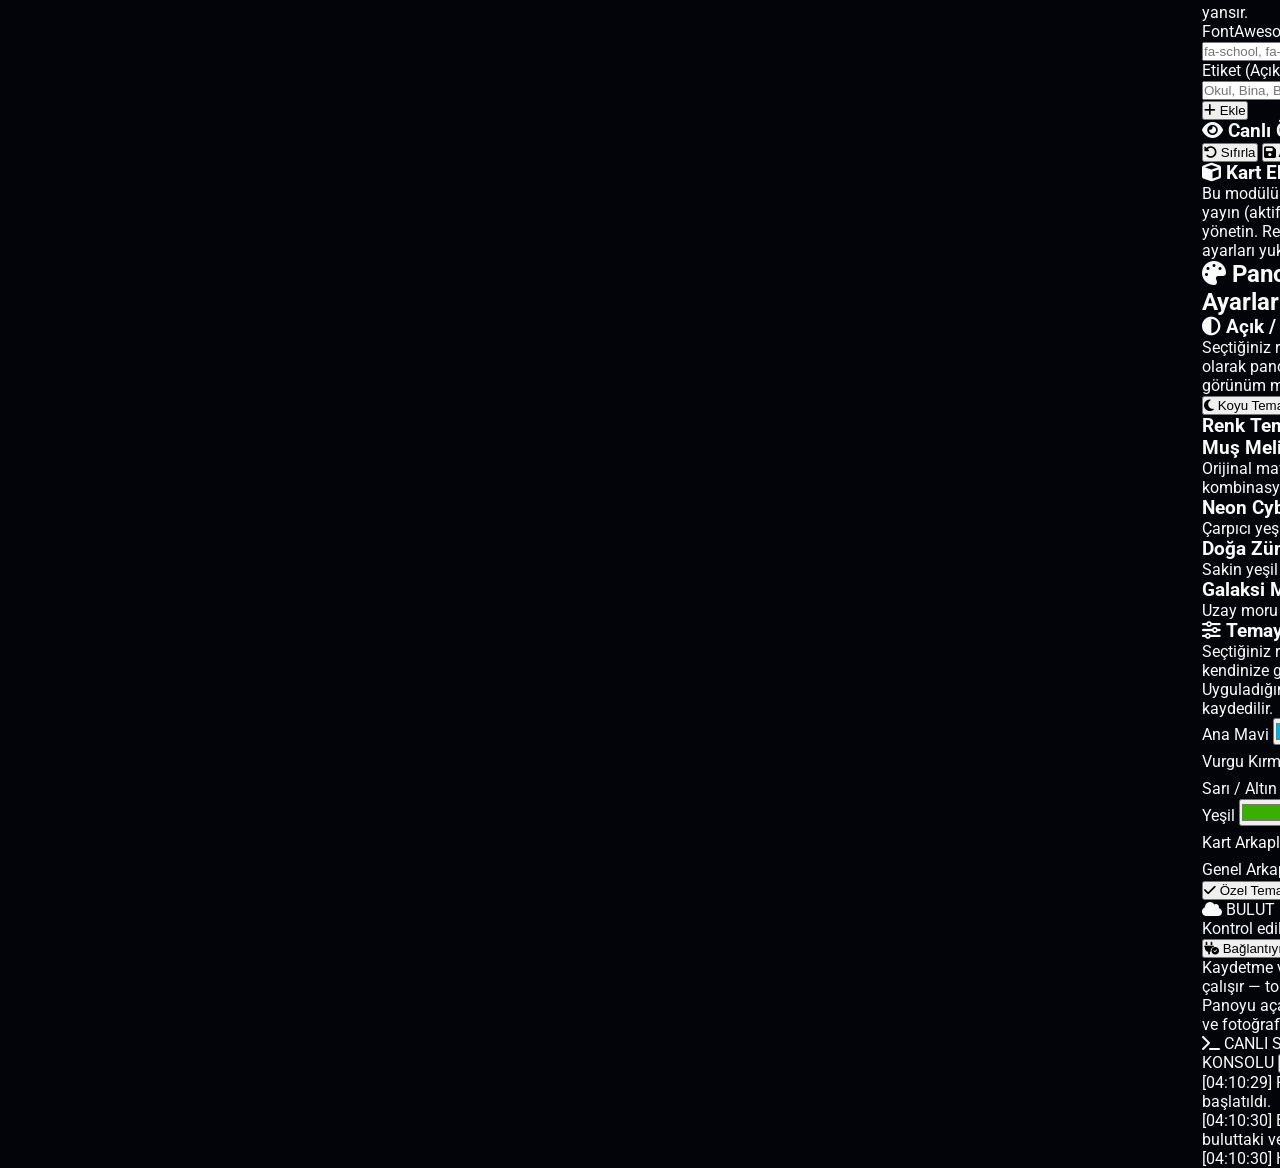
==== commit 9c78f23e: "Add files via upload" ====
--- a/index.html
+++ b/index.html
@@ -3,7 +3,7 @@
 <head>
     <meta charset="UTF-8">
     <meta name="viewport" content="width=device-width, initial-scale=1.0">
-    <title>2071 Melikşah İlkokulu - NASYAR Dijital Okul Panosu v8.0</title>
+    <title>2071 Melikşah İlkokulu - Ultra Gelişmiş Dijital Okul Panosu v8.0</title>
     <!-- Google Fonts & FontAwesome Icons -->
     <link rel="preconnect" href="https://fonts.googleapis.com">
     <link rel="preconnect" href="https://fonts.gstatic.com" crossorigin>
@@ -221,6 +221,51 @@
             <div class="flex gap-4 justify-center">
                 <button class="px-5 py-2.5 bg-slate-800 text-slate-400 font-bold rounded-xl hover:bg-slate-700 transition" id="custom-confirm-cancel-btn">İptal</button>
                 <button class="px-5 py-2.5 bg-red-500 text-white font-bold rounded-xl hover:bg-red-600 transition" id="custom-confirm-ok-btn">Evet, Onayla</button>
+            </div>
+        </div>
+    </div>
+
+    <!-- GÖRSEL DÜZENLEYİCİ (Kırpma / Döndürme / Yerleştirme) — tüm modüllerdeki görsel
+         yüklemeleri bu ortak (paylaşılan) araçtan geçer. -->
+    <div class="fixed inset-0 bg-black/85 z-[21000] hidden flex items-center justify-center p-4" id="image-editor-modal">
+        <div class="bg-slate-900 border border-slate-700 rounded-2xl w-full max-w-lg p-5 space-y-4 shadow-2xl">
+            <div class="flex items-center justify-between">
+                <h3 class="text-white font-bold text-sm flex items-center gap-2"><i class="fa-solid fa-crop-simple text-cyan-400"></i> Görseli Düzenle</h3>
+                <button type="button" onclick="closeImageEditor(false)" class="text-slate-400 hover:text-white"><i class="fa-solid fa-xmark text-lg"></i></button>
+            </div>
+            <p class="text-[10px] text-slate-500 -mt-2">Görseli sürükleyerek konumlandırın; kaydırıcılarla yakınlaştırın/döndürün. Çerçeve dışında kalan kısım kırpılır.</p>
+            <div class="flex justify-center">
+                <div id="ie-viewport" class="relative bg-black overflow-hidden rounded-lg border-2 border-cyan-500/60" style="width:340px; height:340px; touch-action:none; cursor:grab;">
+                    <img id="ie-image" draggable="false" style="position:absolute; left:50%; top:50%; user-select:none; pointer-events:none; max-width:none; max-height:none;">
+                </div>
+            </div>
+            <div class="space-y-2">
+                <div class="flex items-center gap-2">
+                    <span class="text-[10px] uppercase text-slate-500 font-bold w-16 shrink-0">Yakınlık</span>
+                    <input type="range" id="ie-zoom" min="100" max="400" value="100" oninput="ieOnZoomChange(this.value)" class="flex-1 accent-cyan-500">
+                </div>
+                <div class="flex items-center gap-2">
+                    <span class="text-[10px] uppercase text-slate-500 font-bold w-16 shrink-0">Döndür</span>
+                    <input type="range" id="ie-rotate" min="-180" max="180" value="0" oninput="ieOnRotateChange(this.value)" class="flex-1 accent-cyan-500">
+                    <button type="button" onclick="ieRotate90()" title="90° döndür" class="px-2.5 py-1.5 bg-slate-800 hover:bg-slate-700 text-white rounded text-[10px] shrink-0"><i class="fa-solid fa-rotate-right"></i></button>
+                </div>
+                <div class="flex items-center gap-2 flex-wrap">
+                    <span class="text-[10px] uppercase text-slate-500 font-bold">Çerçeve Oranı</span>
+                    <button type="button" data-ratio="1" onclick="ieSetAspect(1,this)" class="ie-aspect-btn px-2.5 py-1 bg-slate-800 hover:bg-cyan-700 text-white text-[10px] rounded">1:1</button>
+                    <button type="button" data-ratio="1.3333" onclick="ieSetAspect(4/3,this)" class="ie-aspect-btn px-2.5 py-1 bg-slate-800 hover:bg-cyan-700 text-white text-[10px] rounded">4:3</button>
+                    <button type="button" data-ratio="0.75" onclick="ieSetAspect(3/4,this)" class="ie-aspect-btn px-2.5 py-1 bg-slate-800 hover:bg-cyan-700 text-white text-[10px] rounded">3:4</button>
+                    <button type="button" data-ratio="1.5" onclick="ieSetAspect(3/2,this)" class="ie-aspect-btn px-2.5 py-1 bg-slate-800 hover:bg-cyan-700 text-white text-[10px] rounded">3:2</button>
+                    <button type="button" data-ratio="0.6667" onclick="ieSetAspect(2/3,this)" class="ie-aspect-btn px-2.5 py-1 bg-slate-800 hover:bg-cyan-700 text-white text-[10px] rounded">2:3</button>
+                    <button type="button" data-ratio="1.7778" onclick="ieSetAspect(16/9,this)" class="ie-aspect-btn px-2.5 py-1 bg-slate-800 hover:bg-cyan-700 text-white text-[10px] rounded">16:9</button>
+                    <button type="button" data-ratio="0.5625" onclick="ieSetAspect(9/16,this)" class="ie-aspect-btn px-2.5 py-1 bg-slate-800 hover:bg-cyan-700 text-white text-[10px] rounded">9:16</button>
+                    <button type="button" data-ratio="2" onclick="ieSetAspect(2/1,this)" class="ie-aspect-btn px-2.5 py-1 bg-slate-800 hover:bg-cyan-700 text-white text-[10px] rounded">2:1</button>
+                    <button type="button" data-ratio="2.3333" onclick="ieSetAspect(21/9,this)" class="ie-aspect-btn px-2.5 py-1 bg-slate-800 hover:bg-cyan-700 text-white text-[10px] rounded">21:9</button>
+                    <button type="button" data-ratio="0.8" onclick="ieSetAspect(4/5,this)" class="ie-aspect-btn px-2.5 py-1 bg-slate-800 hover:bg-cyan-700 text-white text-[10px] rounded">4:5</button>
+                </div>
+            </div>
+            <div class="flex justify-end gap-2 pt-2 border-t border-slate-800">
+                <button type="button" onclick="closeImageEditor(false)" class="px-4 py-2 bg-slate-800 hover:bg-slate-700 text-slate-300 font-bold rounded-lg text-xs">İptal</button>
+                <button type="button" onclick="closeImageEditor(true)" class="px-4 py-2 bg-cyan-600 hover:bg-cyan-700 text-white font-bold rounded-lg text-xs"><i class="fa-solid fa-check"></i> Uygula</button>
             </div>
         </div>
     </div>
@@ -430,6 +475,10 @@
                                 <input type="range" id="input-school-name-size" min="14" max="42" value="24" class="w-full accent-cyan-500" oninput="handleLiveIdentityPreview()">
                             </div>
                         </div>
+                        <div class="pt-2 border-t border-slate-800 space-y-1.5">
+                            <p class="text-[10px] uppercase text-slate-500 font-bold">Logo Çerçevesi (Saydamlık / Kalınlık / Oran)</p>
+                            <div id="logo-frame-controls"></div>
+                        </div>
                         <div class="grid grid-cols-2 gap-6 pt-2 border-t border-slate-800">
                             <div class="form-group">
                                 <label class="text-xs text-slate-400 block mb-1"><i class="fa-solid fa-arrows-left-right text-cyan-400"></i> Logo Konumu</label>
@@ -862,6 +911,127 @@
                             <h3 class="text-white font-bold text-xs uppercase tracking-wider mb-2">Slayt Listesi</h3>
                             <div class="flex-1 overflow-y-auto space-y-2 max-h-48" id="admin-media-playlist"></div>
                         </div>
+                    </div>
+
+                    <!-- ALTYAZI GÖRÜNÜMÜ (tam özelleştirme) -->
+                    <div class="bg-slate-950 border border-slate-800 rounded-xl p-5 space-y-4">
+                        <h3 class="text-white font-bold flex items-center gap-2"><i class="fa-solid fa-closed-captioning text-cyan-400"></i> Altyazı Görünümü</h3>
+
+                        <div>
+                            <label class="text-[10px] uppercase text-slate-500 font-bold block mb-1.5">Hazır Şablon</label>
+                            <div class="flex flex-wrap gap-2">
+                                <button class="px-3 py-1.5 bg-slate-800 hover:bg-cyan-700 text-slate-200 rounded-lg text-xs font-bold" onclick="applyMediaCaptionTemplate('classic')">Klasik</button>
+                                <button class="px-3 py-1.5 bg-slate-800 hover:bg-cyan-700 text-slate-200 rounded-lg text-xs font-bold" onclick="applyMediaCaptionTemplate('glass')">Cam (Glass)</button>
+                                <button class="px-3 py-1.5 bg-slate-800 hover:bg-cyan-700 text-slate-200 rounded-lg text-xs font-bold" onclick="applyMediaCaptionTemplate('banner')">Banner</button>
+                                <button class="px-3 py-1.5 bg-slate-800 hover:bg-cyan-700 text-slate-200 rounded-lg text-xs font-bold" onclick="applyMediaCaptionTemplate('outline')">Anahat</button>
+                            </div>
+                        </div>
+
+                        <div class="grid grid-cols-2 md:grid-cols-4 gap-4 pt-3 border-t border-slate-800">
+                            <div class="form-group">
+                                <label class="text-xs text-slate-400 block mb-1">Arka Plan Rengi</label>
+                                <input type="color" id="mcs-bgcolor" class="w-full h-9 bg-slate-900 border border-slate-800 rounded-lg cursor-pointer" oninput="mediaCaptionStyleOnChange('bgColor', this.value)">
+                            </div>
+                            <div class="form-group">
+                                <label class="text-xs text-slate-400 block mb-1">Arka Plan Saydamlığı: <span id="mcs-bgopacity-val" class="text-cyan-400 font-mono"></span>%</label>
+                                <input type="range" id="mcs-bgopacity" min="0" max="100" class="w-full accent-cyan-500" oninput="document.getElementById('mcs-bgopacity-val').innerText=this.value; mediaCaptionStyleOnChange('bgOpacity', this.value)">
+                            </div>
+                            <div class="form-group">
+                                <label class="text-xs text-slate-400 block mb-1">Yazı Rengi</label>
+                                <input type="color" id="mcs-textcolor" class="w-full h-9 bg-slate-900 border border-slate-800 rounded-lg cursor-pointer" oninput="mediaCaptionStyleOnChange('textColor', this.value)">
+                            </div>
+                            <div class="form-group">
+                                <label class="text-xs text-slate-400 block mb-1">Yazı Tipi</label>
+                                <select id="mcs-font" class="w-full bg-slate-900 border border-slate-800 rounded-lg p-2 text-white text-xs" onchange="mediaCaptionStyleOnChange('fontFamily', this.value)">
+                                    <option value="'Rajdhani', sans-serif" style="font-family:'Rajdhani', sans-serif;">Rajdhani</option>
+                                    <option value="'Roboto', sans-serif" style="font-family:'Roboto', sans-serif;">Roboto</option>
+                                    <option value="'Poppins', sans-serif" style="font-family:'Poppins', sans-serif;">Poppins</option>
+                                    <option value="'Montserrat', sans-serif" style="font-family:'Montserrat', sans-serif;">Montserrat</option>
+                                    <option value="'Oswald', sans-serif" style="font-family:'Oswald', sans-serif;">Oswald</option>
+                                    <option value="'Bebas Neue', sans-serif" style="font-family:'Bebas Neue', sans-serif;">Bebas Neue</option>
+                                    <option value="Arial, sans-serif" style="font-family:Arial, sans-serif;">Arial</option>
+                                    <option value="Georgia, serif" style="font-family:Georgia, serif;">Georgia</option>
+                                </select>
+                            </div>
+                            <div class="form-group">
+                                <label class="text-xs text-slate-400 block mb-1">Yazı Boyutu: <span id="mcs-fontsize-val" class="text-cyan-400 font-mono"></span>px</label>
+                                <input type="range" id="mcs-fontsize" min="10" max="36" class="w-full accent-cyan-500" oninput="document.getElementById('mcs-fontsize-val').innerText=this.value; mediaCaptionStyleOnChange('fontSize', this.value)">
+                            </div>
+                            <div class="form-group">
+                                <label class="text-xs text-slate-400 block mb-1">Yazı Kalınlığı</label>
+                                <select id="mcs-fontweight" class="w-full bg-slate-900 border border-slate-800 rounded-lg p-2 text-white text-xs" onchange="mediaCaptionStyleOnChange('fontWeight', this.value)">
+                                    <option value="400">İnce</option>
+                                    <option value="500">Normal</option>
+                                    <option value="600">Yarı Kalın</option>
+                                    <option value="700">Kalın</option>
+                                    <option value="800">Ekstra Kalın</option>
+                                </select>
+                            </div>
+                            <div class="form-group">
+                                <label class="text-xs text-slate-400 block mb-1">Yazı Hizalama</label>
+                                <select id="mcs-align" class="w-full bg-slate-900 border border-slate-800 rounded-lg p-2 text-white text-xs" onchange="mediaCaptionStyleOnChange('textAlign', this.value)">
+                                    <option value="left">Sol</option>
+                                    <option value="center">Orta</option>
+                                    <option value="right">Sağ</option>
+                                </select>
+                            </div>
+                            <div class="form-group">
+                                <label class="text-xs text-slate-400 block mb-1">Genişlik: <span id="mcs-widthpct-val" class="text-cyan-400 font-mono"></span>%</label>
+                                <input type="range" id="mcs-widthpct" min="20" max="100" class="w-full accent-cyan-500" oninput="document.getElementById('mcs-widthpct-val').innerText=this.value; mediaCaptionStyleOnChange('widthPct', this.value)">
+                            </div>
+                            <div class="form-group">
+                                <label class="text-xs text-slate-400 block mb-1">Yükseklik</label>
+                                <select id="mcs-heightmode" class="w-full bg-slate-900 border border-slate-800 rounded-lg p-2 text-white text-xs" onchange="mediaCaptionStyleOnChange('heightMode', this.value); document.getElementById('mcs-heightpct-row').classList.toggle('hidden', this.value!=='fixed')">
+                                    <option value="auto">Otomatik (içeriğe göre)</option>
+                                    <option value="fixed">Sabit (%)</option>
+                                </select>
+                            </div>
+                            <div class="form-group" id="mcs-heightpct-row">
+                                <label class="text-xs text-slate-400 block mb-1">Sabit Yükseklik: <span id="mcs-heightpct-val" class="text-cyan-400 font-mono"></span>%</label>
+                                <input type="range" id="mcs-heightpct" min="5" max="100" class="w-full accent-cyan-500" oninput="document.getElementById('mcs-heightpct-val').innerText=this.value; mediaCaptionStyleOnChange('heightPct', this.value)">
+                            </div>
+                            <div class="form-group">
+                                <label class="text-xs text-slate-400 block mb-1">İç Boşluk (Padding): <span id="mcs-padding-val" class="text-cyan-400 font-mono"></span>px</label>
+                                <input type="range" id="mcs-padding" min="0" max="40" class="w-full accent-cyan-500" oninput="document.getElementById('mcs-padding-val').innerText=this.value; mediaCaptionStyleOnChange('padding', this.value)">
+                            </div>
+                            <div class="form-group">
+                                <label class="text-xs text-slate-400 block mb-1">Kenarlık Rengi</label>
+                                <input type="color" id="mcs-bordercolor" class="w-full h-9 bg-slate-900 border border-slate-800 rounded-lg cursor-pointer" oninput="mediaCaptionStyleOnChange('borderColor', this.value)">
+                            </div>
+                            <div class="form-group">
+                                <label class="text-xs text-slate-400 block mb-1">Kenarlık Kalınlığı: <span id="mcs-borderwidth-val" class="text-cyan-400 font-mono"></span>px</label>
+                                <input type="range" id="mcs-borderwidth" min="0" max="8" class="w-full accent-cyan-500" oninput="document.getElementById('mcs-borderwidth-val').innerText=this.value; mediaCaptionStyleOnChange('borderWidth', this.value)">
+                            </div>
+                            <div class="form-group">
+                                <label class="text-xs text-slate-400 block mb-1">Köşe Yuvarlama: <span id="mcs-radius-val" class="text-cyan-400 font-mono"></span>px</label>
+                                <input type="range" id="mcs-radius" min="0" max="40" class="w-full accent-cyan-500" oninput="document.getElementById('mcs-radius-val').innerText=this.value; mediaCaptionStyleOnChange('cornerRadius', this.value)">
+                            </div>
+                            <div class="form-group">
+                                <label class="text-xs text-slate-400 block mb-1">Gölge</label>
+                                <select id="mcs-shadow" class="w-full bg-slate-900 border border-slate-800 rounded-lg p-2 text-white text-xs" onchange="mediaCaptionStyleOnChange('shadow', this.value)">
+                                    <option value="none">Yok</option>
+                                    <option value="soft">Hafif</option>
+                                    <option value="strong">Belirgin</option>
+                                </select>
+                            </div>
+                            <div class="form-group">
+                                <label class="text-xs text-slate-400 block mb-1">Ekrandaki Konumu</label>
+                                <select id="mcs-position" class="w-full bg-slate-900 border border-slate-800 rounded-lg p-2 text-white text-xs" onchange="mediaCaptionStyleOnChange('position', this.value); document.getElementById('mcs-free-position-row').classList.toggle('hidden', this.value!=='free')">
+                                    <option value="bottom">Alt</option>
+                                    <option value="top">Üst</option>
+                                    <option value="left">Sol</option>
+                                    <option value="right">Sağ</option>
+                                    <option value="free">Serbest (sürükle/konumlandır)</option>
+                                </select>
+                            </div>
+                            <div class="form-group col-span-2 hidden" id="mcs-free-position-row">
+                                <label class="text-xs text-slate-400 block mb-1">Yatay Konum: <span id="mcs-posx-val" class="text-cyan-400 font-mono"></span>%</label>
+                                <input type="range" id="mcs-posx" min="0" max="100" class="w-full accent-cyan-500" oninput="document.getElementById('mcs-posx-val').innerText=this.value; mediaCaptionStyleOnChange('posXPct', this.value)">
+                                <label class="text-xs text-slate-400 block mb-1 mt-2">Dikey Konum: <span id="mcs-posy-val" class="text-cyan-400 font-mono"></span>%</label>
+                                <input type="range" id="mcs-posy" min="0" max="100" class="w-full accent-cyan-500" oninput="document.getElementById('mcs-posy-val').innerText=this.value; mediaCaptionStyleOnChange('posYPct', this.value)">
+                            </div>
+                        </div>
+                        <p class="text-[10px] text-slate-500">Tüm değişiklikler panoda anında (Yönetim Paneli açıkken bile) görünür ve otomatik kaydedilir.</p>
                     </div>
 
                     <!-- Kart Görünüm & Yayın Ayarları (Modül Ayarları sekmesinden taşındı) -->
@@ -1445,11 +1615,15 @@
                             <span class="text-[10px] text-slate-500">İsmi çizelgede geçen bir öğretmenle eşleşen fotoğraf veya ikon panoda otomatik gösterilir</span>
                         </div>
                         <div class="flex items-center gap-2 mb-3 flex-wrap">
-                            <input type="text" id="roster-new-name" placeholder="Öğretmen adı (Ör: Mehmet Nasır ÇÖZGEN)" class="flex-1 min-w-[200px] bg-slate-900 border border-slate-800 rounded-lg p-2 text-white text-xs">
+                            <input type="text" id="roster-new-name" placeholder="Öğretmen adı (Ör: Eşref DEMİREL)" class="flex-1 min-w-[200px] bg-slate-900 border border-slate-800 rounded-lg p-2 text-white text-xs">
                             <button onclick="addRosterTeacher()" class="px-3 py-2 bg-cyan-600 hover:bg-cyan-500 text-white font-bold rounded-lg text-xs flex items-center gap-1"><i class="fa-solid fa-plus"></i> Ekle</button>
                             <button onclick="autoFillRosterFromDuties()" class="px-3 py-2 bg-slate-800 hover:bg-slate-700 text-slate-300 border border-slate-700 font-bold rounded-lg text-xs flex items-center gap-1" title="Nöbet çizelgesinde geçen tüm isimleri otomatik listele"><i class="fa-solid fa-wand-magic-sparkles"></i> Çizelgeden Otomatik Doldur</button>
                         </div>
                         <div id="roster-list" class="grid grid-cols-1 md:grid-cols-2 lg:grid-cols-3 gap-2 max-h-80 overflow-y-auto"></div>
+                        <div class="pt-3 mt-3 border-t border-slate-800 space-y-1.5">
+                            <p class="text-[10px] uppercase text-slate-500 font-bold">Fotoğraf Çerçevesi (Saydamlık / Kalınlık / Oran) — tüm nöbetçi fotoğraflarına uygulanır</p>
+                            <div id="roster-frame-controls"></div>
+                        </div>
                     </div>
 
                     <!-- Excel Yükleme Alanı (nöbet için) -->
--- a/style.css
+++ b/style.css
@@ -415,7 +415,7 @@
         }
 
         .dashboard-card {
-            background-color: var(--card-bg);
+            background: transparent;
             border: 1px solid var(--card-border);
             border-radius: 10px;
             overflow: hidden;
@@ -423,6 +423,27 @@
             flex-direction: column;
             position: relative;
             box-shadow: 0 4px 12px rgba(0, 0, 0, 0.3);
+        }
+
+        /* MODÜL SAYDAMLIĞI: kartın arka planı, gerçek bir alt katman (::after) olarak
+           ayrı render edilir ve SADECE bu katmanın opaklığı değişir — böylece "Modül
+           Saydamlığı" düşürüldüğünde metin/başlık/görsel gibi içerik ASLA solmaz, sadece
+           arka plan görünürlüğü azalır (tarayıcının normal "opacity" davranışının aksine,
+           ki o TÜM alt öğeleri birlikte soldurur). --pano-module-bg JS tarafından
+           ayarlanmazsa (varsayılan görünüm) otomatik olarak temanın --card-bg rengine düşer. */
+        .dashboard-card::after {
+            content: '';
+            position: absolute;
+            inset: 0;
+            z-index: 0;
+            pointer-events: none;
+            background: var(--pano-module-bg, var(--card-bg));
+            opacity: var(--pano-module-opacity, 1);
+        }
+
+        .dashboard-card > * {
+            position: relative;
+            z-index: 1;
         }
 
         .card-header {
@@ -1198,9 +1219,15 @@
         /* GENEL MODÜL KARTI — DİKKAT ÇEKME EFEKTLERİ
            (Yönetim Paneli > Modül Ayarları / her modülün "Kart Görünüm & Yayın Ayarları" bölümü)
            Saat, Doğum Günleri ve diğer tüm modül kartlarında kullanılabilir.
-           --pano-fx-intensity: 0.5 (Hafif) - 1 (Normal) - 1.5 (Güçlü) - 2.2 (Çok Güçlü) çarpanı; JS tarafından ayarlanır. */
+           --pano-fx-intensity: 0 (Kapalı) - 0.5 (Hafif) - 1 (Normal) - 1.5 (Güçlü) - 2.2 (Çok Güçlü) çarpanı; JS tarafından ayarlanır.
+           NOT: Bu efektler kasıtlı olarak box-shadow YERİNE filter:drop-shadow / outline kullanır.
+           Sebep: modül kartları (.dashboard-card) köşe yuvarlama + saydamlık katmanı için
+           "overflow: hidden" kullanıyor; box-shadow bir elemanın KENDİ üzerinde overflow:hidden
+           varsa tarayıcı tarafından görünmez şekilde kırpılıyor (klasik bir CSS tuzağı). filter
+           ve outline ise bu kırpmadan etkilenmediği için efekt her zaman görünür kalır. */
         .pano-fx-glow {
-            box-shadow: 0 0 calc(18px * var(--pano-fx-intensity, 1)) 0 var(--pano-fx-color, #00b4d8);
+            filter: drop-shadow(0 0 calc(6px * var(--pano-fx-intensity, 1)) var(--pano-fx-color, #00b4d8))
+                    drop-shadow(0 0 calc(16px * var(--pano-fx-intensity, 1)) var(--pano-fx-color, #00b4d8));
         }
 
         .pano-fx-pulse {
@@ -1208,6 +1235,8 @@
         }
 
         .pano-fx-border {
+            outline: calc(2px * var(--pano-fx-intensity, 1)) solid var(--pano-fx-color, #00b4d8);
+            outline-offset: -2px;
             animation: panoCardBorderPulse 1.8s ease-in-out infinite;
         }
 
@@ -1231,19 +1260,76 @@
             animation: panoCardShineSweep 3s ease-in-out infinite;
         }
 
+        /* YENİ EFEKT: Neon — glow'un daha güçlü/canlı, hafif "nefes alan" iki katmanlı hali */
+        .pano-fx-neon {
+            animation: panoCardNeonCycle 2.6s ease-in-out infinite;
+        }
+
+        /* YENİ EFEKT: Titreşen Işık (Flicker) — eski neon tabela gibi düzensiz titreyen parıltı */
+        .pano-fx-flicker {
+            animation: panoCardFlicker 2.4s linear infinite;
+        }
+
+        /* YENİ EFEKT: Köşe Işıması (Corner) — sadece kartın köşelerinden süzülen ışık hissi */
+        .pano-fx-corner {
+            position: relative;
+        }
+
+        .pano-fx-corner::before {
+            content: '';
+            position: absolute;
+            inset: 0;
+            pointer-events: none;
+            z-index: 4;
+            border-radius: inherit;
+            background:
+                radial-gradient(circle at 0% 0%, var(--pano-fx-color, #00b4d8) 0%, transparent calc(28% * var(--pano-fx-intensity, 1))),
+                radial-gradient(circle at 100% 100%, var(--pano-fx-color, #00b4d8) 0%, transparent calc(28% * var(--pano-fx-intensity, 1)));
+            opacity: 0.5;
+            mix-blend-mode: screen;
+            animation: panoCardCornerPulse 2.2s ease-in-out infinite;
+        }
+
         @keyframes panoCardPulseGlow {
-            0%, 100% { box-shadow: 0 0 calc(6px * var(--pano-fx-intensity, 1)) calc(-2px * var(--pano-fx-intensity, 1)) var(--pano-fx-color, #00b4d8); }
-            50% { box-shadow: 0 0 calc(22px * var(--pano-fx-intensity, 1)) calc(3px * var(--pano-fx-intensity, 1)) var(--pano-fx-color, #00b4d8); }
+            0%, 100% { filter: drop-shadow(0 0 calc(2px * var(--pano-fx-intensity, 1)) var(--pano-fx-color, #00b4d8)); }
+            50% { filter: drop-shadow(0 0 calc(20px * var(--pano-fx-intensity, 1)) var(--pano-fx-color, #00b4d8)); }
         }
 
         @keyframes panoCardBorderPulse {
-            0%, 100% { box-shadow: inset 0 0 0 0 var(--pano-fx-color, #00b4d8), 0 0 0 0 var(--pano-fx-color, #00b4d8); }
-            50% { box-shadow: inset 0 0 0 calc(2px * var(--pano-fx-intensity, 1)) var(--pano-fx-color, #00b4d8), 0 0 calc(10px * var(--pano-fx-intensity, 1)) calc(1px * var(--pano-fx-intensity, 1)) var(--pano-fx-color, #00b4d8); }
+            0%, 100% { outline-color: color-mix(in srgb, var(--pano-fx-color, #00b4d8) 25%, transparent); filter: drop-shadow(0 0 0 transparent); }
+            50% { outline-color: var(--pano-fx-color, #00b4d8); filter: drop-shadow(0 0 calc(9px * var(--pano-fx-intensity, 1)) var(--pano-fx-color, #00b4d8)); }
         }
 
         @keyframes panoCardShineSweep {
             0% { left: -70%; }
             55%, 100% { left: 130%; }
+        }
+
+        @keyframes panoCardNeonCycle {
+            0%, 100% {
+                filter: drop-shadow(0 0 calc(4px * var(--pano-fx-intensity, 1)) var(--pano-fx-color, #00b4d8))
+                        drop-shadow(0 0 calc(10px * var(--pano-fx-intensity, 1)) var(--pano-fx-color, #00b4d8))
+                        saturate(1);
+            }
+            50% {
+                filter: drop-shadow(0 0 calc(8px * var(--pano-fx-intensity, 1)) var(--pano-fx-color, #00b4d8))
+                        drop-shadow(0 0 calc(26px * var(--pano-fx-intensity, 1)) var(--pano-fx-color, #00b4d8))
+                        saturate(1.6);
+            }
+        }
+
+        @keyframes panoCardFlicker {
+            0%, 18%, 22%, 25%, 53%, 57%, 100% {
+                filter: drop-shadow(0 0 calc(13px * var(--pano-fx-intensity, 1)) var(--pano-fx-color, #00b4d8));
+            }
+            20%, 24%, 55% {
+                filter: drop-shadow(0 0 calc(2px * var(--pano-fx-intensity, 1)) var(--pano-fx-color, #00b4d8));
+            }
+        }
+
+        @keyframes panoCardCornerPulse {
+            0%, 100% { opacity: 0.3; }
+            50% { opacity: calc(0.55 * var(--pano-fx-intensity, 1)); }
         }
 
         /* Ayın Enleri alanları arasındaki ayırıcı (çizgi / ikon / desen) */
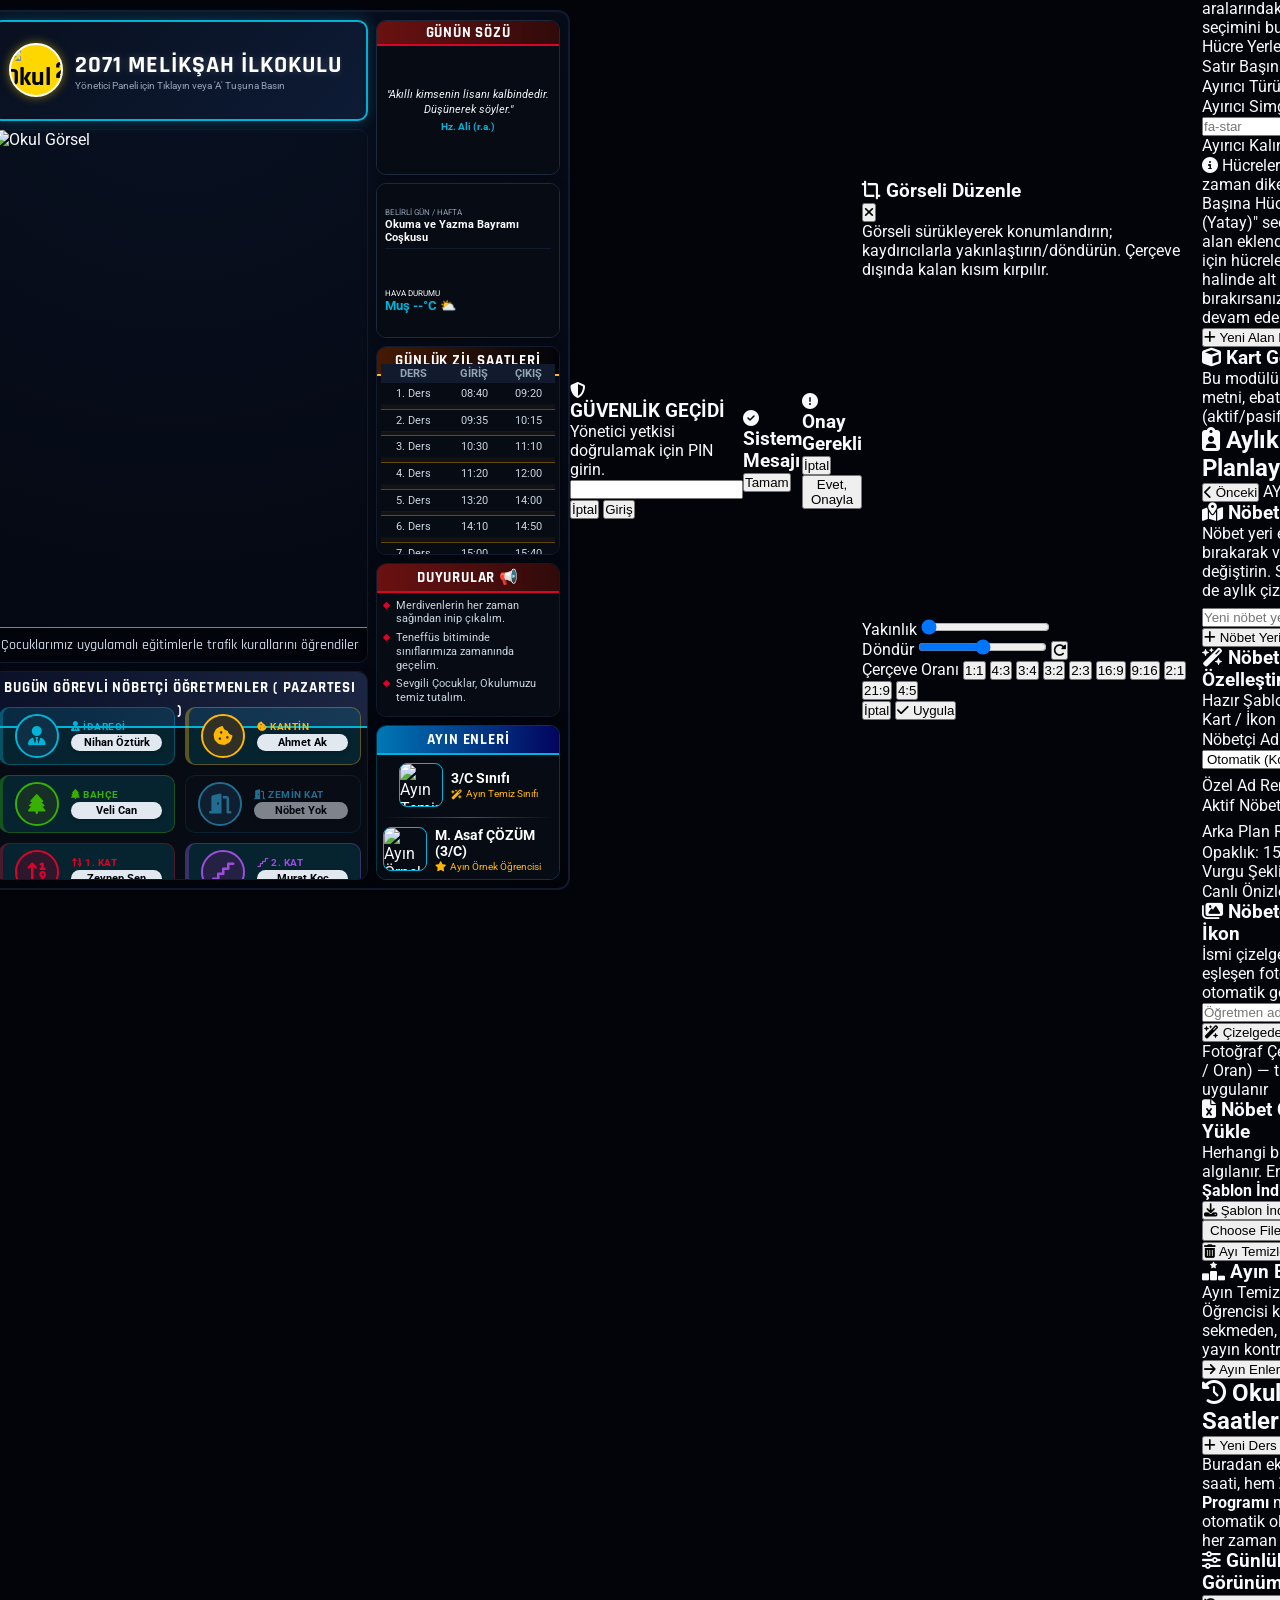
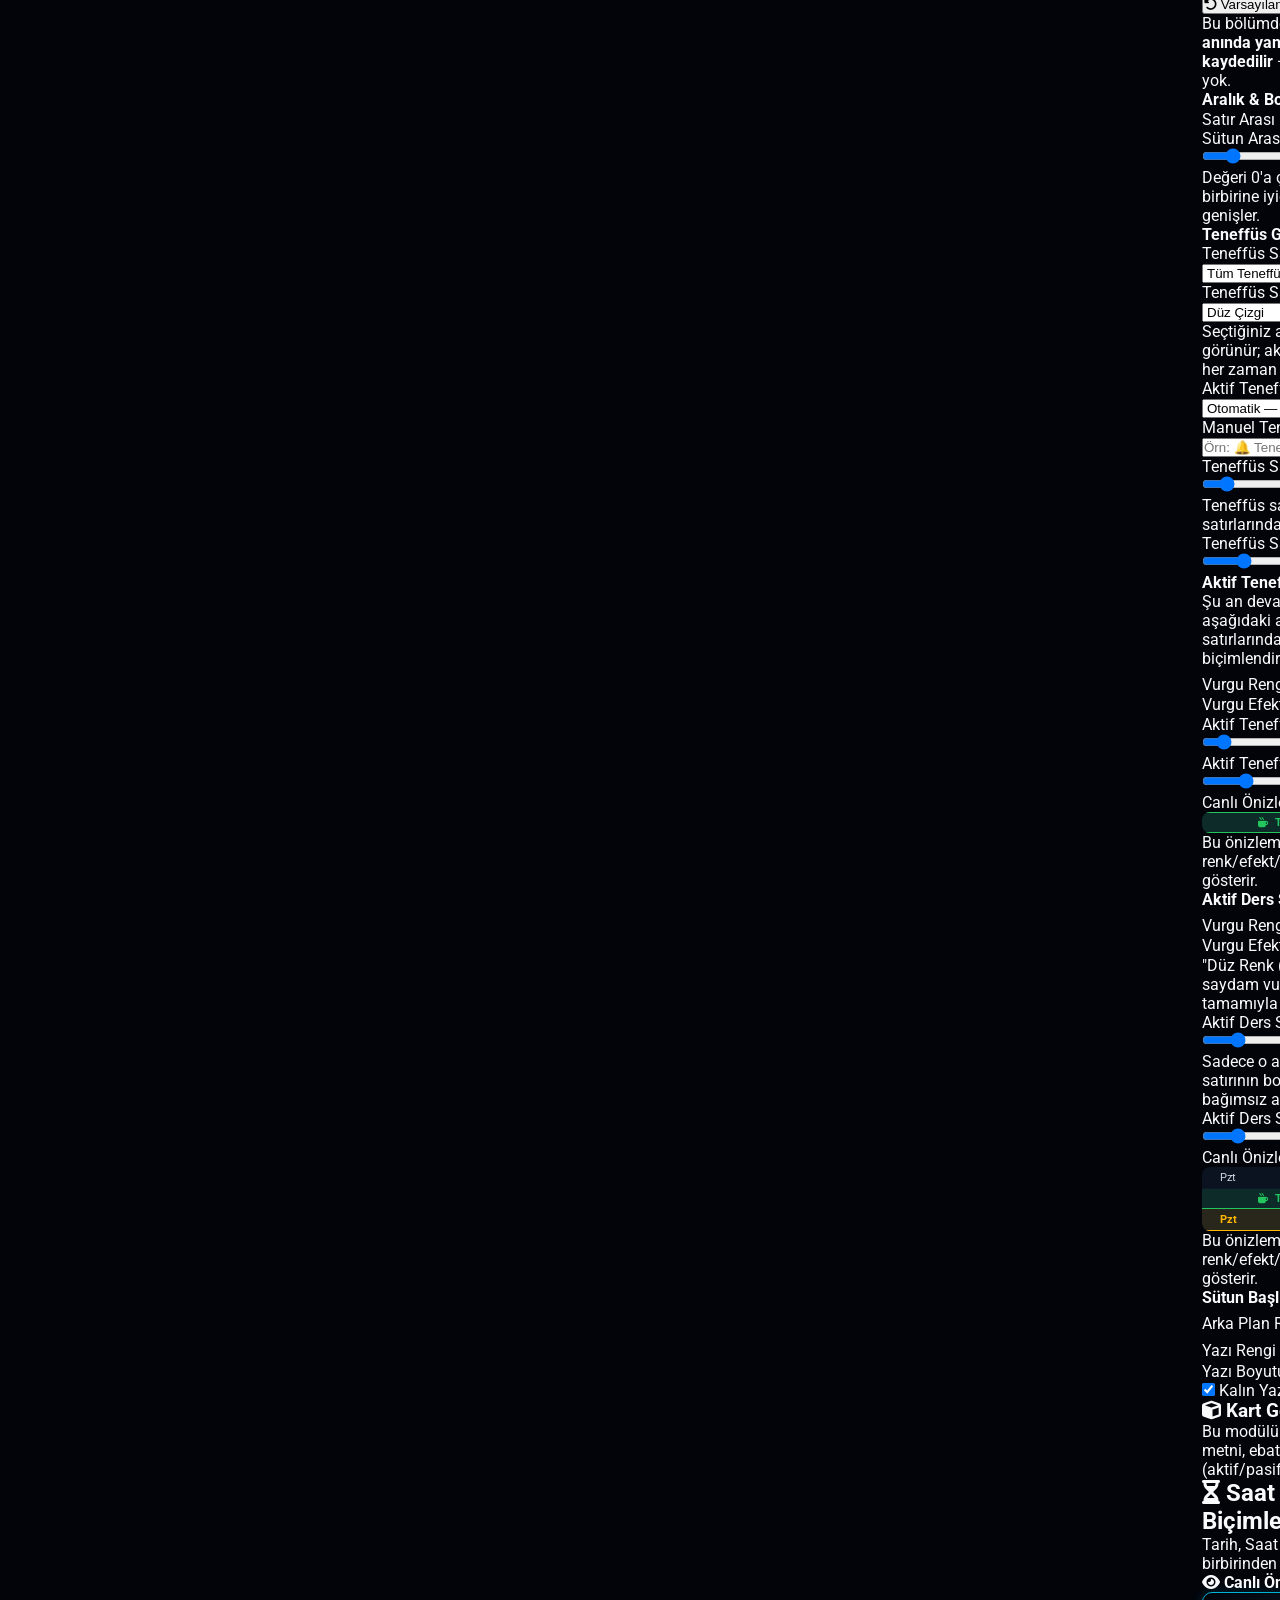
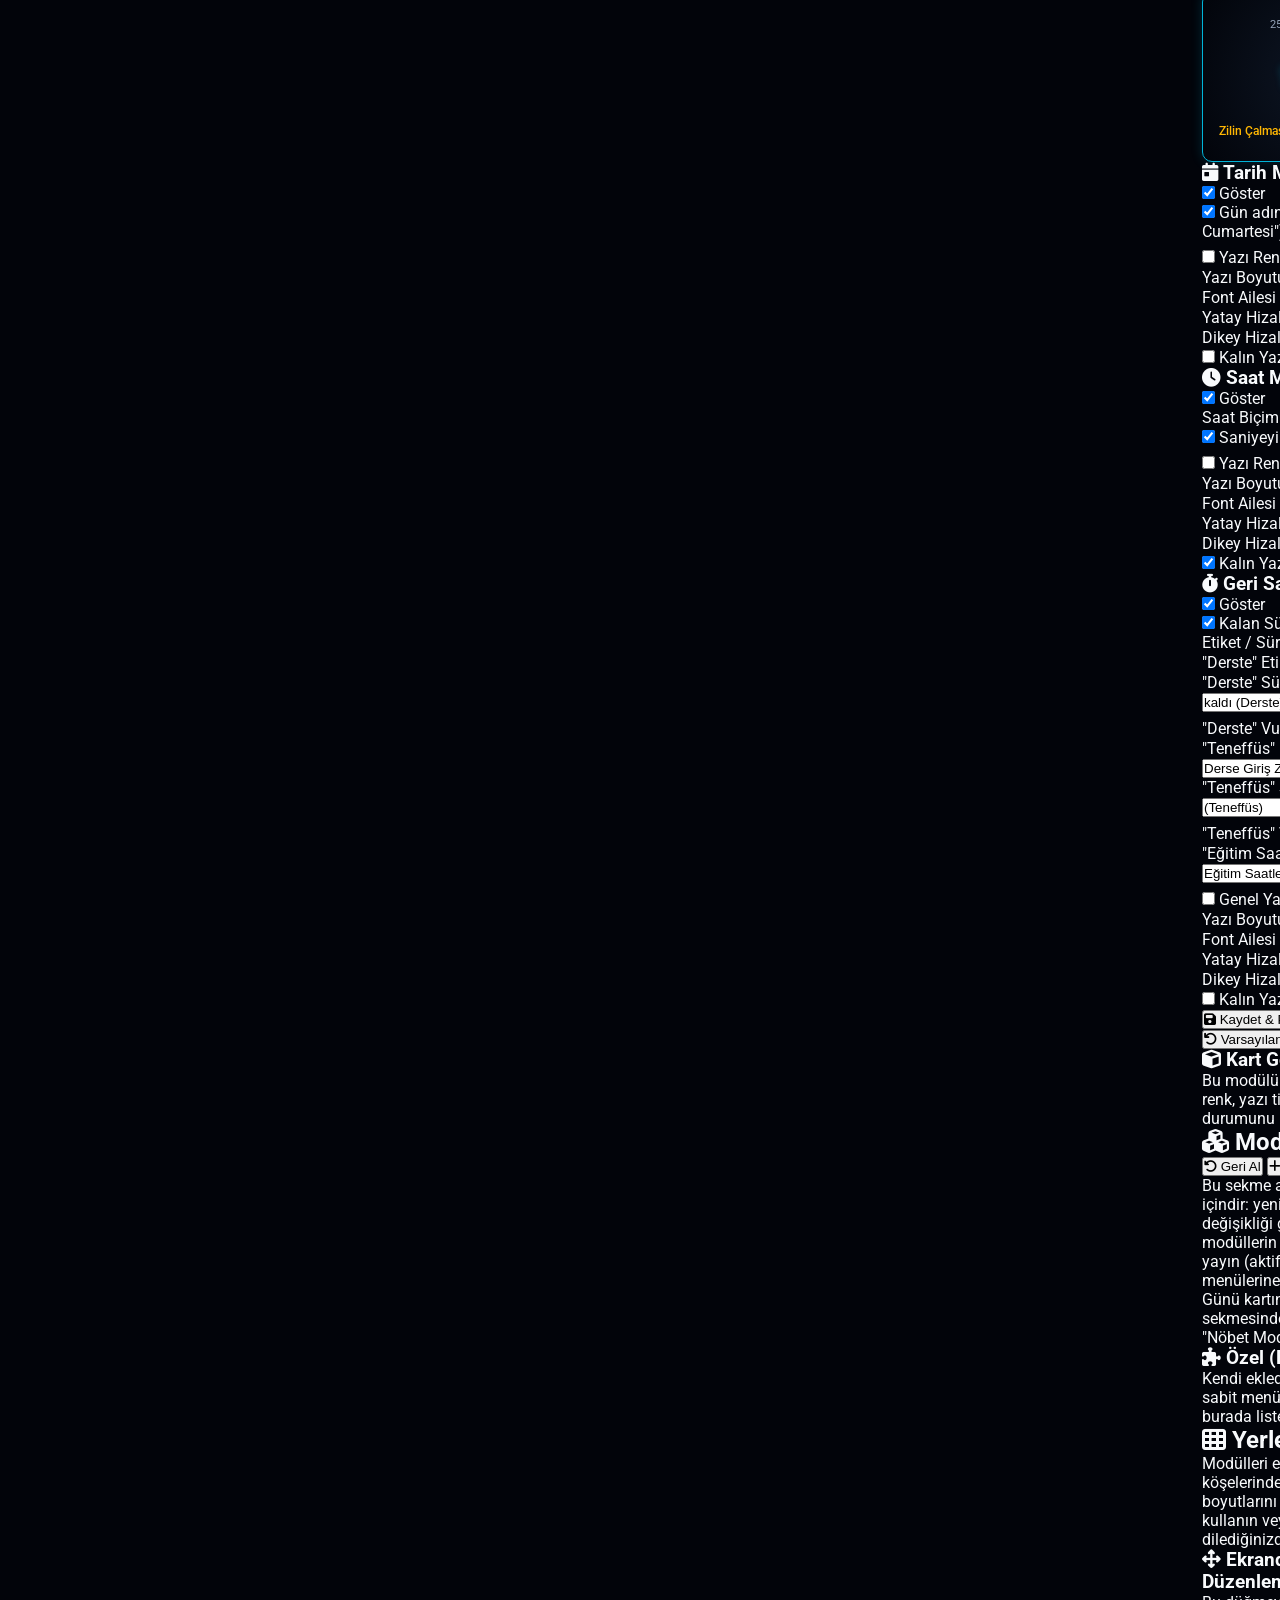
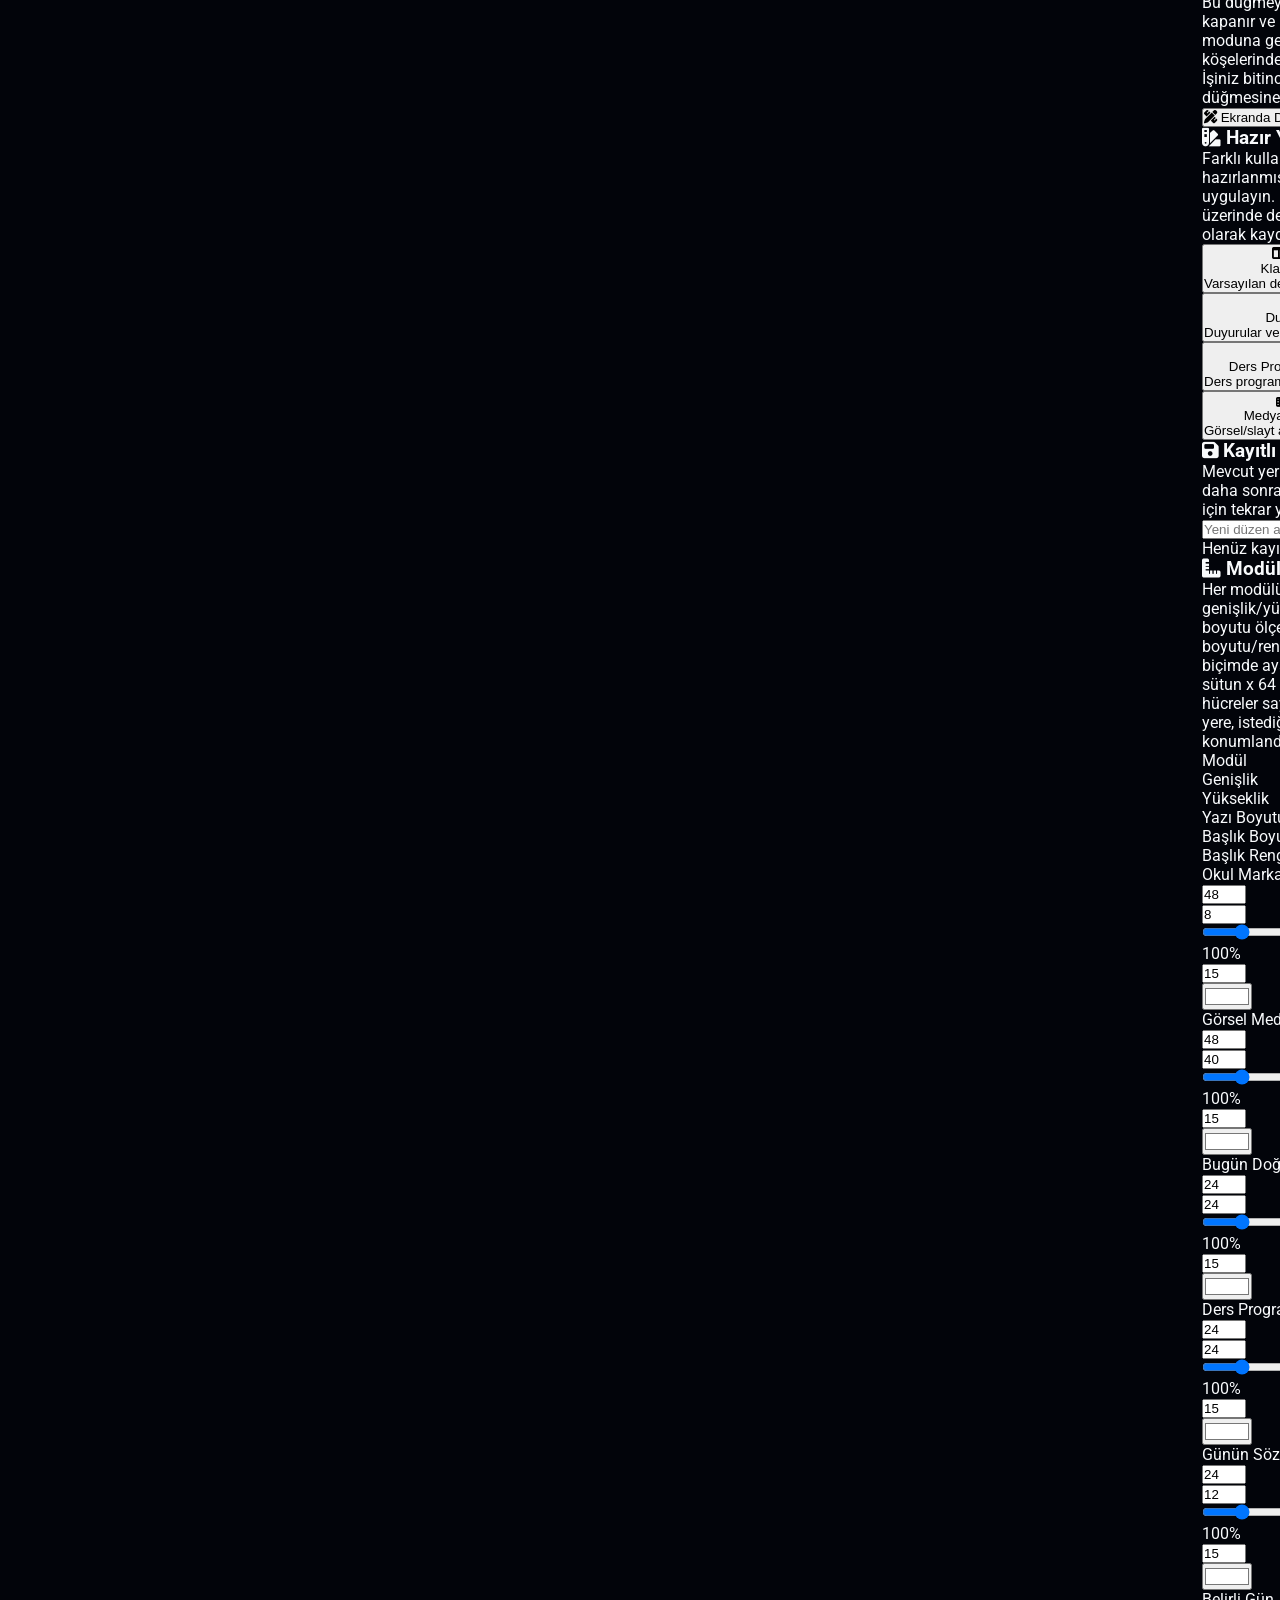
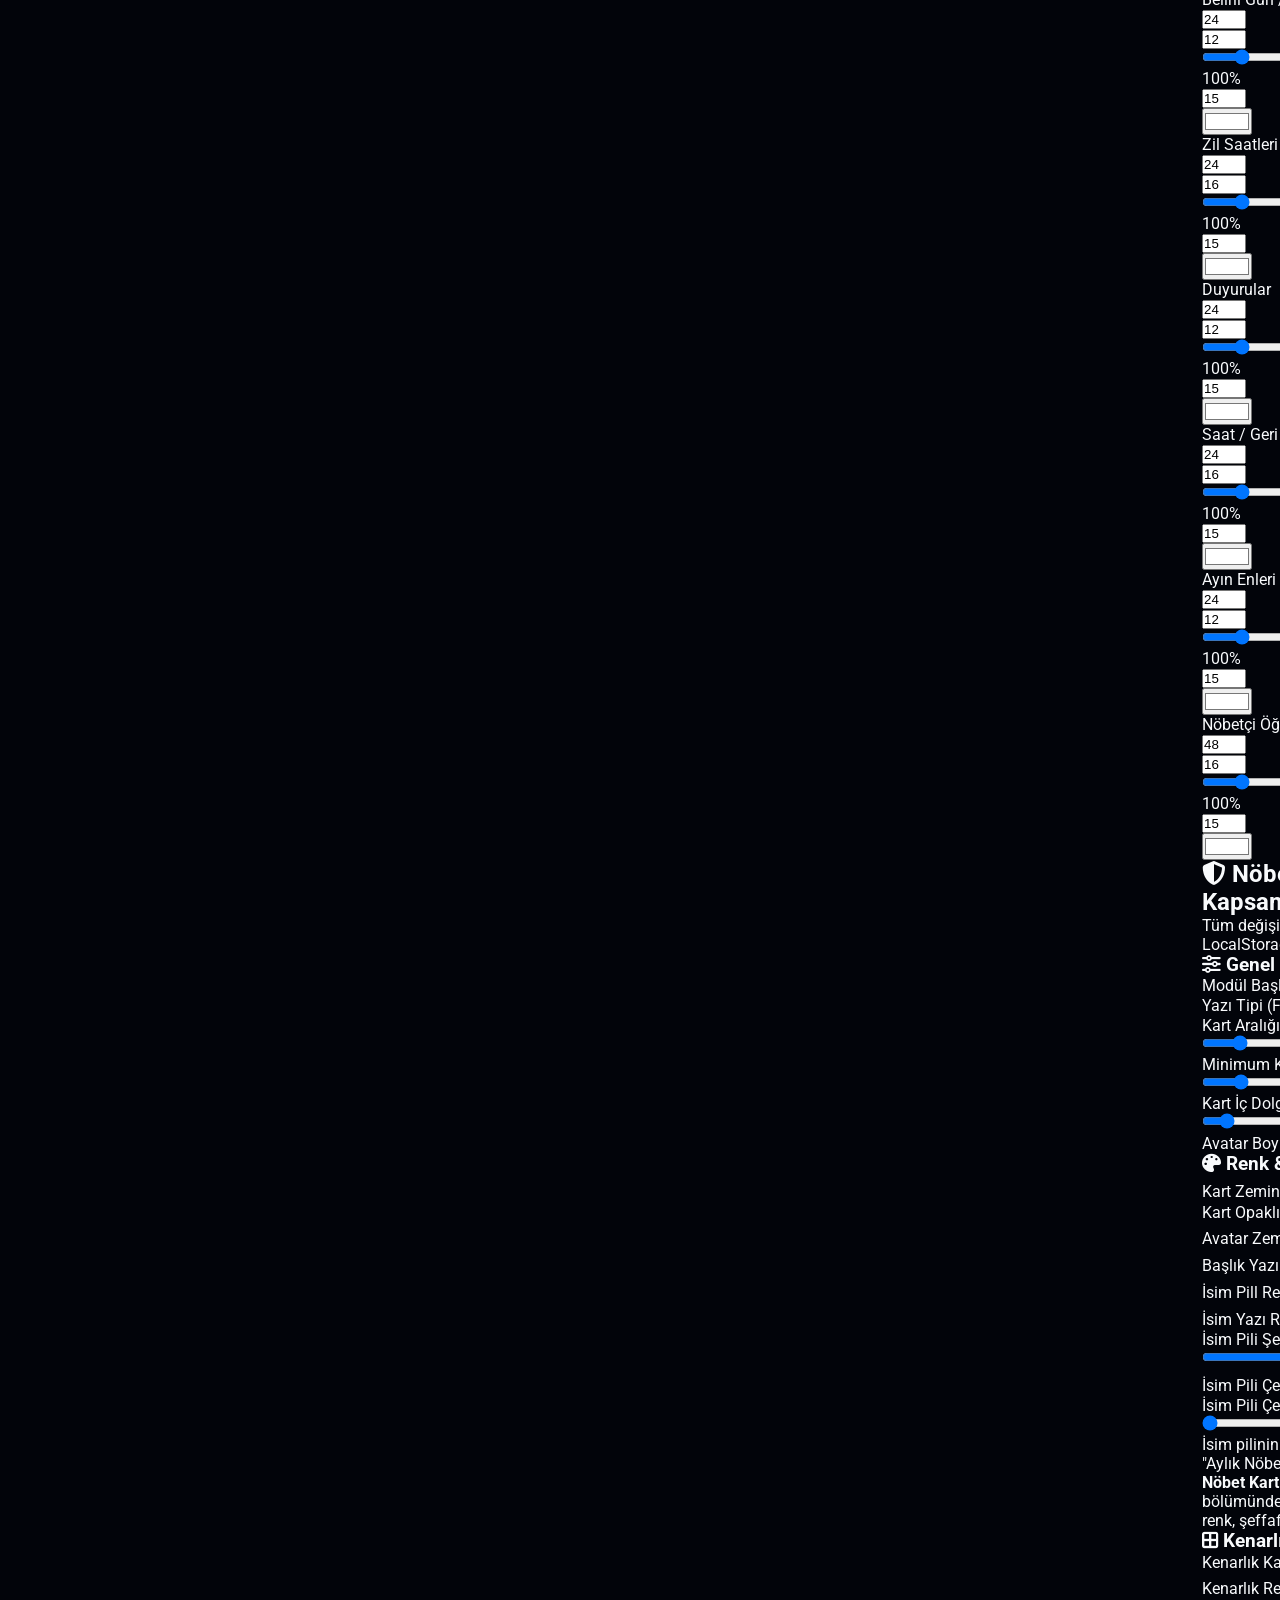
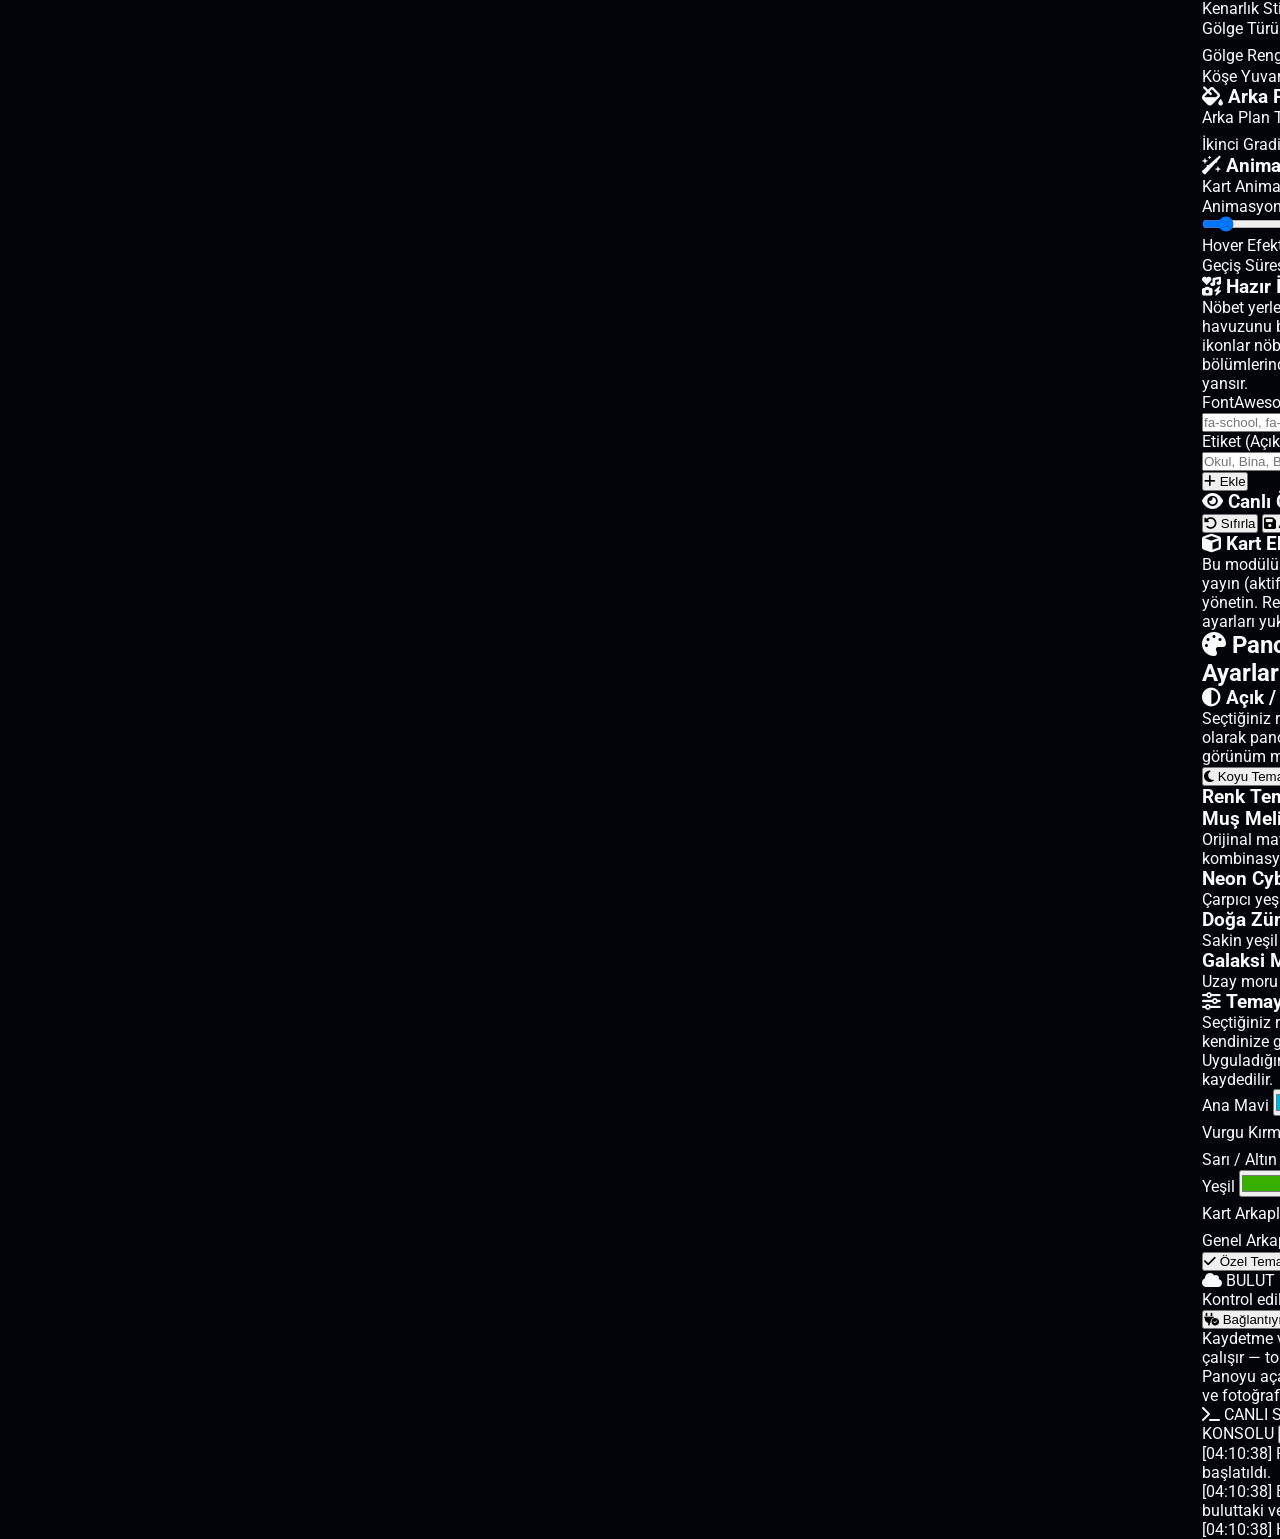
==== commit fb599e27: "Add files via upload" ====
--- a/index.html
+++ b/index.html
@@ -97,10 +97,15 @@
             <div style="border-bottom: 1.5px solid #111b2d; padding-bottom: 2px;">
                 <div style="font-size: 8px; color: var(--text-muted); text-transform: uppercase;" id="display-specialday-title">Belirli Gün / Hafta</div>
                 <div style="font-weight: bold; font-size: 11px; color: var(--neon-yellow); margin-top: 1px;" id="display-special-day">Belirli Gün Bulunmuyor</div>
+                <img id="display-special-day-img" class="hidden" alt="" style="max-width:100%; max-height:28px; object-fit:contain; margin-top:2px; display:block;">
             </div>
             <div>
                 <div style="font-size: 8px; color: var(--text-muted);" id="display-weather-label">HAVA DURUMU</div>
-                <div style="font-size: 13px; font-weight: bold; color: var(--neon-blue);" id="display-weather">Yükleniyor...</div>
+                <div style="font-size: 13px; font-weight: bold; color: var(--neon-blue);" id="display-weather">
+                    <span id="display-weather-city">Yükleniyor...</span>
+                    <span id="display-weather-temp"></span>
+                    <span id="display-weather-icon"></span>
+                </div>
             </div>
         </div>
 
@@ -1147,24 +1152,46 @@
                             <input type="text" id="new-specialday-end" placeholder="Bitiş (GG.AA - opsiyonel)" class="w-36 bg-slate-900 border border-slate-850 rounded-lg p-2 text-white text-xs text-center font-mono">
                             <button id="specialday-submit-btn" class="flex-1 px-5 py-2 bg-emerald-500 text-white font-bold rounded-lg text-xs hover:bg-emerald-600" onclick="addSpecialDayToList()">Ekle</button>
                         </div>
+                        <div class="flex items-center gap-2 flex-wrap bg-slate-900/60 border border-slate-850 rounded-lg p-2">
+                            <span class="text-[10px] uppercase text-slate-500 font-bold whitespace-nowrap"><i class="fa-solid fa-paintbrush text-yellow-400"></i> Bu Kayda Özel Biçim</span>
+                            <label class="flex items-center gap-1 cursor-pointer" title="Bu kayıt için özel renk kullan">
+                                <input type="checkbox" id="new-specialday-color-enable" class="w-3.5 h-3.5 accent-cyan-500" onchange="document.getElementById('new-specialday-color').disabled = !this.checked">
+                                <span class="text-[10px] text-slate-400">Renk</span>
+                            </label>
+                            <input type="color" id="new-specialday-color" value="#ffb703" disabled class="w-9 h-8 bg-slate-900 border border-slate-800 rounded cursor-pointer disabled:opacity-40">
+                            <select id="new-specialday-font" class="bg-slate-900 border border-slate-800 rounded-lg p-1.5 text-white text-[10px]">
+                                <option value="">Varsayılan Font</option>
+                                <option value="'Rajdhani', sans-serif">Rajdhani</option>
+                                <option value="'Roboto', sans-serif">Roboto</option>
+                                <option value="'Orbitron', sans-serif">Orbitron</option>
+                                <option value="'Exo 2', sans-serif">Exo 2</option>
+                                <option value="'Share Tech Mono', monospace">Share Tech Mono</option>
+                                <option value="'Oswald', sans-serif">Oswald</option>
+                                <option value="'Nunito', sans-serif">Nunito</option>
+                                <option value="Arial, sans-serif">Arial</option>
+                                <option value="'Times New Roman', serif">Times New Roman</option>
+                                <option value="'Courier New', monospace">Courier New</option>
+                            </select>
+                            <input type="number" id="new-specialday-size" min="6" max="48" placeholder="Boyut (px)" class="w-24 bg-slate-900 border border-slate-800 rounded-lg p-1.5 text-white text-[10px] font-mono">
+                            <span class="text-[9px] text-slate-600">Boş bırakılan alanlar aşağıdaki genel biçimi kullanır.</span>
+                        </div>
                         <div class="border border-slate-850 rounded-lg max-h-48 overflow-y-auto" id="admin-specialdays-list-wrapper"></div>
                     </div>
 
                     <!-- Belirli Gün Metni Biçimlendirme -->
                     <div class="bg-slate-950 border border-slate-800 rounded-xl p-5 space-y-4">
-                        <h3 class="text-white font-bold text-sm flex items-center gap-2"><i class="fa-solid fa-font text-yellow-400"></i> Belirli Gün Metni Biçimlendirme</h3>
-                        <div class="grid grid-cols-2 gap-4">
-                            <div class="form-group">
-                                <label class="text-xs text-slate-400 block mb-1">Liste Boşken Gösterilecek Metin</label>
-                                <input type="text" id="input-specialday-empty-text" placeholder="İyi Dersler Dileriz" class="w-full bg-slate-900 border border-slate-800 rounded-lg p-2.5 text-white text-xs">
-                            </div>
+                        <h3 class="text-white font-bold text-sm flex items-center gap-2"><i class="fa-solid fa-font text-yellow-400"></i> Belirli Gün Metni Genel Biçimlendirme (Varsayılan)</h3>
+                        <p class="text-[10px] text-slate-500 -mt-2">Yukarıdaki listede özel biçim tanımlanmamış kayıtlar bu ayarları kullanır.</p>
+                        <div class="grid grid-cols-2 gap-4 pt-1 border-t border-slate-800">
                             <div class="form-group">
                                 <label class="text-xs text-slate-400 block mb-1">Metin Rengi</label>
                                 <input type="color" id="input-specialday-color" value="#ffb703" class="w-full h-9 bg-slate-900 border border-slate-800 rounded-lg cursor-pointer">
                             </div>
-                        </div>
-                        <div class="grid grid-cols-2 gap-4 pt-3 border-t border-slate-800">
-                            <div class="form-group">
+                            <div class="form-group">
+                                <label class="text-xs text-slate-400 block mb-1">Yazı Boyutu (px)</label>
+                                <input type="number" id="input-specialday-size" min="6" max="48" placeholder="11" class="w-full bg-slate-900 border border-slate-800 rounded-lg p-2.5 text-white text-xs font-mono">
+                            </div>
+                            <div class="form-group col-span-2">
                                 <label class="text-xs text-slate-400 block mb-1">Yazı Tipi (Font)</label>
                                 <select id="input-specialday-font" class="w-full bg-slate-900 border border-slate-800 rounded-lg p-2.5 text-white text-xs">
                                     <option value="">Varsayılan</option>
@@ -1180,9 +1207,37 @@
                                     <option value="'Courier New', monospace">Courier New</option>
                                 </select>
                             </div>
-                            <div class="form-group">
-                                <label class="text-xs text-slate-400 block mb-1">Yazı Boyutu (px)</label>
-                                <input type="number" id="input-specialday-size" min="6" max="48" placeholder="11" class="w-full bg-slate-900 border border-slate-800 rounded-lg p-2.5 text-white text-xs font-mono">
+                        </div>
+                    </div>
+
+                    <!-- Belirli Gün/Hafta Yokken Gösterilecek İçerik -->
+                    <div class="bg-slate-950 border border-slate-800 rounded-xl p-5 space-y-4">
+                        <h3 class="text-white font-bold text-sm flex items-center gap-2"><i class="fa-solid fa-calendar-xmark text-yellow-400"></i> Belirli Gün/Hafta Olmadığı Tarihlerde Gösterilecek</h3>
+                        <p class="text-[10px] text-slate-500 -mt-2">Bugün için aktif bir belirli gün/hafta kaydı yoksa (ve tarihsiz genel bir kayıt da yoksa) bu içerik gösterilir.</p>
+                        <div class="form-group">
+                            <label class="text-xs text-slate-400 block mb-1">Gösterim Türü</label>
+                            <select id="input-specialday-empty-mode" class="w-full bg-slate-900 border border-slate-800 rounded-lg p-2.5 text-white text-xs" onchange="toggleSpecialDayEmptyModeUI()">
+                                <option value="text">Metin</option>
+                                <option value="image">Görsel</option>
+                            </select>
+                        </div>
+                        <div id="specialday-empty-text-wrap" class="form-group">
+                            <label class="text-xs text-slate-400 block mb-1">Liste Boşken Gösterilecek Metin</label>
+                            <input type="text" id="input-specialday-empty-text" placeholder="İyi Dersler Dileriz" class="w-full bg-slate-900 border border-slate-800 rounded-lg p-2.5 text-white text-xs">
+                        </div>
+                        <div id="specialday-empty-image-wrap" class="hidden">
+                            <div class="flex items-center gap-3 bg-slate-900 border border-slate-800 rounded-xl p-3">
+                                <div id="specialday-empty-img-preview-box" class="rounded-lg border border-slate-700 overflow-hidden flex items-center justify-center bg-slate-950 shrink-0" style="width:90px;height:36px;">
+                                    <img id="specialday-empty-img-preview" class="hidden w-full h-full object-contain" alt="Önizleme">
+                                    <span id="specialday-empty-img-preview-empty" class="text-[9px] text-slate-600">Görsel Yok</span>
+                                </div>
+                                <div class="flex flex-col gap-1.5">
+                                    <label class="px-3 py-1.5 bg-slate-800 hover:bg-slate-700 text-yellow-400 border border-yellow-500/30 font-bold rounded-lg text-[10px] cursor-pointer flex items-center gap-2 w-fit">
+                                        <i class="fa-solid fa-upload"></i> Görsel Yükle
+                                        <input type="file" id="specialday-empty-img-input" accept="image/*" class="hidden" onchange="handleSpecialDayEmptyImageUpload(event)">
+                                    </label>
+                                    <button type="button" class="px-3 py-1.5 bg-red-500/10 hover:bg-red-500/25 text-red-400 rounded-lg text-[10px] font-bold w-fit" onclick="removeSpecialDayEmptyImage()"><i class="fa-solid fa-trash"></i> Görseli Kaldır</button>
+                                </div>
                             </div>
                         </div>
                     </div>
@@ -1194,6 +1249,10 @@
                             <button onclick="fetchLiveWeather()" class="px-3 py-1.5 bg-slate-800 hover:bg-slate-700 text-cyan-400 border border-cyan-500/20 font-bold rounded-lg text-[10px] flex items-center gap-1.5"><i class="fa-solid fa-rotate"></i> Şimdi Test Et</button>
                         </div>
                         <p class="text-[11px] text-slate-500">Hava durumu, Open-Meteo servisinden şehrin enlem/boylam koordinatlarına göre canlı olarak çekilir.</p>
+                        <div class="bg-cyan-500/5 border border-cyan-500/20 rounded-lg p-2.5 text-[10px] text-cyan-300 flex items-start gap-2">
+                            <i class="fa-solid fa-circle-info mt-0.5"></i>
+                            <span>İkon artık hava durumuna (güneşli/bulutlu/yağmurlu/karlı/fırtınalı vb.) ve gece/gündüze göre <b>otomatik</b> değişir. Aşağıdaki ikon alanları yalnızca hava kodu okunamadığında (yedek) veya bağlantı hatasında kullanılır.</span>
+                        </div>
                         <div class="grid grid-cols-3 gap-4">
                             <div class="form-group">
                                 <label class="text-xs text-slate-400 block mb-1">Şehir Adı</label>
@@ -1209,28 +1268,34 @@
                             </div>
                         </div>
                         <p class="text-[10px] text-slate-500 -mt-1">Koordinatları bilmiyorsanız <a href="https://www.latlong.net/" target="_blank" rel="noopener" class="text-cyan-400 underline">latlong.net</a> gibi bir siteden şehrinizin enlem/boylamını bulabilirsiniz.</p>
-                        <div class="grid grid-cols-4 gap-4 pt-2 border-t border-slate-800">
+                        <div class="grid grid-cols-3 gap-4 pt-2 border-t border-slate-800">
                             <div class="form-group">
                                 <label class="text-xs text-slate-400 block mb-1">"HAVA DURUMU" Etiketi</label>
                                 <input type="text" id="input-weather-label" placeholder="HAVA DURUMU" class="w-full bg-slate-900 border border-slate-800 rounded-lg p-2.5 text-white text-xs">
                             </div>
                             <div class="form-group">
-                                <label class="text-xs text-slate-400 block mb-1">Hava Durumu İkonu (Emoji)</label>
+                                <label class="text-xs text-slate-400 block mb-1">Yedek İkon (kod alınamazsa)</label>
                                 <input type="text" id="input-weather-icon" placeholder="🌤️" maxlength="4" class="w-full bg-slate-900 border border-slate-800 rounded-lg p-2.5 text-white text-xs text-center">
                             </div>
                             <div class="form-group">
                                 <label class="text-xs text-slate-400 block mb-1">Bağlantı Hatası İkonu</label>
                                 <input type="text" id="input-weather-error-icon" placeholder="⛅" maxlength="4" class="w-full bg-slate-900 border border-slate-800 rounded-lg p-2.5 text-white text-xs text-center">
                             </div>
-                            <div class="form-group">
-                                <label class="text-xs text-slate-400 block mb-1">Sıcaklık Yazı Rengi</label>
-                                <input type="color" id="input-weather-color" value="#00b4d8" class="w-full h-9 bg-slate-900 border border-slate-800 rounded-lg cursor-pointer">
-                            </div>
-                        </div>
-                        <div class="grid grid-cols-2 gap-4 pt-3 border-t border-slate-800">
-                            <div class="form-group">
-                                <label class="text-xs text-slate-400 block mb-1">Yazı Tipi (Font)</label>
-                                <select id="input-weather-font" class="w-full bg-slate-900 border border-slate-800 rounded-lg p-2.5 text-white text-xs">
+                        </div>
+
+                        <div class="pt-3 border-t border-slate-800 space-y-2">
+                            <p class="text-[10px] uppercase text-slate-500 font-bold flex items-center gap-1.5"><i class="fa-solid fa-palette text-cyan-400"></i> Ayrı Biçimlendirme (Etiket / Şehir / İkon / Derece)</p>
+                            <div class="hidden md:grid grid-cols-12 gap-2 text-[9px] uppercase text-slate-600 font-bold px-1">
+                                <div class="col-span-2">Öğe</div>
+                                <div class="col-span-2">Renk</div>
+                                <div class="col-span-6">Font</div>
+                                <div class="col-span-2">Boyut</div>
+                            </div>
+
+                            <div class="grid grid-cols-12 gap-2 items-center">
+                                <div class="col-span-12 md:col-span-2 text-xs text-slate-300 font-bold">Etiket</div>
+                                <input type="color" id="input-weather-label-color" value="#94a3b8" class="col-span-3 md:col-span-2 h-9 bg-slate-900 border border-slate-800 rounded-lg cursor-pointer">
+                                <select id="input-weather-label-font" class="col-span-9 md:col-span-6 bg-slate-900 border border-slate-800 rounded-lg p-2 text-white text-xs">
                                     <option value="">Varsayılan</option>
                                     <option value="'Rajdhani', sans-serif">Rajdhani</option>
                                     <option value="'Roboto', sans-serif">Roboto</option>
@@ -1243,10 +1308,65 @@
                                     <option value="'Times New Roman', serif">Times New Roman</option>
                                     <option value="'Courier New', monospace">Courier New</option>
                                 </select>
-                            </div>
-                            <div class="form-group">
-                                <label class="text-xs text-slate-400 block mb-1">Yazı Boyutu (px)</label>
-                                <input type="number" id="input-weather-size" min="6" max="48" placeholder="13" class="w-full bg-slate-900 border border-slate-800 rounded-lg p-2.5 text-white text-xs font-mono">
+                                <input type="number" id="input-weather-label-size" min="6" max="48" placeholder="8" class="col-span-12 md:col-span-2 bg-slate-900 border border-slate-800 rounded-lg p-2 text-white text-xs font-mono">
+                            </div>
+
+                            <div class="grid grid-cols-12 gap-2 items-center">
+                                <div class="col-span-12 md:col-span-2 text-xs text-slate-300 font-bold">Şehir</div>
+                                <input type="color" id="input-weather-city-color" value="#00b4d8" class="col-span-3 md:col-span-2 h-9 bg-slate-900 border border-slate-800 rounded-lg cursor-pointer">
+                                <select id="input-weather-city-font" class="col-span-9 md:col-span-6 bg-slate-900 border border-slate-800 rounded-lg p-2 text-white text-xs">
+                                    <option value="">Varsayılan</option>
+                                    <option value="'Rajdhani', sans-serif">Rajdhani</option>
+                                    <option value="'Roboto', sans-serif">Roboto</option>
+                                    <option value="'Orbitron', sans-serif">Orbitron</option>
+                                    <option value="'Exo 2', sans-serif">Exo 2</option>
+                                    <option value="'Share Tech Mono', monospace">Share Tech Mono</option>
+                                    <option value="'Oswald', sans-serif">Oswald</option>
+                                    <option value="'Nunito', sans-serif">Nunito</option>
+                                    <option value="Arial, sans-serif">Arial</option>
+                                    <option value="'Times New Roman', serif">Times New Roman</option>
+                                    <option value="'Courier New', monospace">Courier New</option>
+                                </select>
+                                <input type="number" id="input-weather-city-size" min="6" max="48" placeholder="13" class="col-span-12 md:col-span-2 bg-slate-900 border border-slate-800 rounded-lg p-2 text-white text-xs font-mono">
+                            </div>
+
+                            <div class="grid grid-cols-12 gap-2 items-center">
+                                <div class="col-span-12 md:col-span-2 text-xs text-slate-300 font-bold">İkon</div>
+                                <input type="color" id="input-weather-icon-color" value="#00b4d8" class="col-span-3 md:col-span-2 h-9 bg-slate-900 border border-slate-800 rounded-lg cursor-pointer">
+                                <select id="input-weather-icon-font" class="col-span-9 md:col-span-6 bg-slate-900 border border-slate-800 rounded-lg p-2 text-white text-xs">
+                                    <option value="">Varsayılan</option>
+                                    <option value="'Rajdhani', sans-serif">Rajdhani</option>
+                                    <option value="'Roboto', sans-serif">Roboto</option>
+                                    <option value="'Orbitron', sans-serif">Orbitron</option>
+                                    <option value="'Exo 2', sans-serif">Exo 2</option>
+                                    <option value="'Share Tech Mono', monospace">Share Tech Mono</option>
+                                    <option value="'Oswald', sans-serif">Oswald</option>
+                                    <option value="'Nunito', sans-serif">Nunito</option>
+                                    <option value="Arial, sans-serif">Arial</option>
+                                    <option value="'Times New Roman', serif">Times New Roman</option>
+                                    <option value="'Courier New', monospace">Courier New</option>
+                                </select>
+                                <input type="number" id="input-weather-icon-size" min="6" max="48" placeholder="13" class="col-span-12 md:col-span-2 bg-slate-900 border border-slate-800 rounded-lg p-2 text-white text-xs font-mono">
+                            </div>
+                            <p class="text-[9px] text-slate-600 -mt-1 ml-1">Not: Renkli emoji ikonlar bazı cihazlarda "Renk" ayarından etkilenmeyebilir; bu durumda sadece boyut değişir.</p>
+
+                            <div class="grid grid-cols-12 gap-2 items-center">
+                                <div class="col-span-12 md:col-span-2 text-xs text-slate-300 font-bold">Derece</div>
+                                <input type="color" id="input-weather-temp-color" value="#00b4d8" class="col-span-3 md:col-span-2 h-9 bg-slate-900 border border-slate-800 rounded-lg cursor-pointer">
+                                <select id="input-weather-temp-font" class="col-span-9 md:col-span-6 bg-slate-900 border border-slate-800 rounded-lg p-2 text-white text-xs">
+                                    <option value="">Varsayılan</option>
+                                    <option value="'Rajdhani', sans-serif">Rajdhani</option>
+                                    <option value="'Roboto', sans-serif">Roboto</option>
+                                    <option value="'Orbitron', sans-serif">Orbitron</option>
+                                    <option value="'Exo 2', sans-serif">Exo 2</option>
+                                    <option value="'Share Tech Mono', monospace">Share Tech Mono</option>
+                                    <option value="'Oswald', sans-serif">Oswald</option>
+                                    <option value="'Nunito', sans-serif">Nunito</option>
+                                    <option value="Arial, sans-serif">Arial</option>
+                                    <option value="'Times New Roman', serif">Times New Roman</option>
+                                    <option value="'Courier New', monospace">Courier New</option>
+                                </select>
+                                <input type="number" id="input-weather-temp-size" min="6" max="48" placeholder="13" class="col-span-12 md:col-span-2 bg-slate-900 border border-slate-800 rounded-lg p-2 text-white text-xs font-mono">
                             </div>
                         </div>
                     </div>
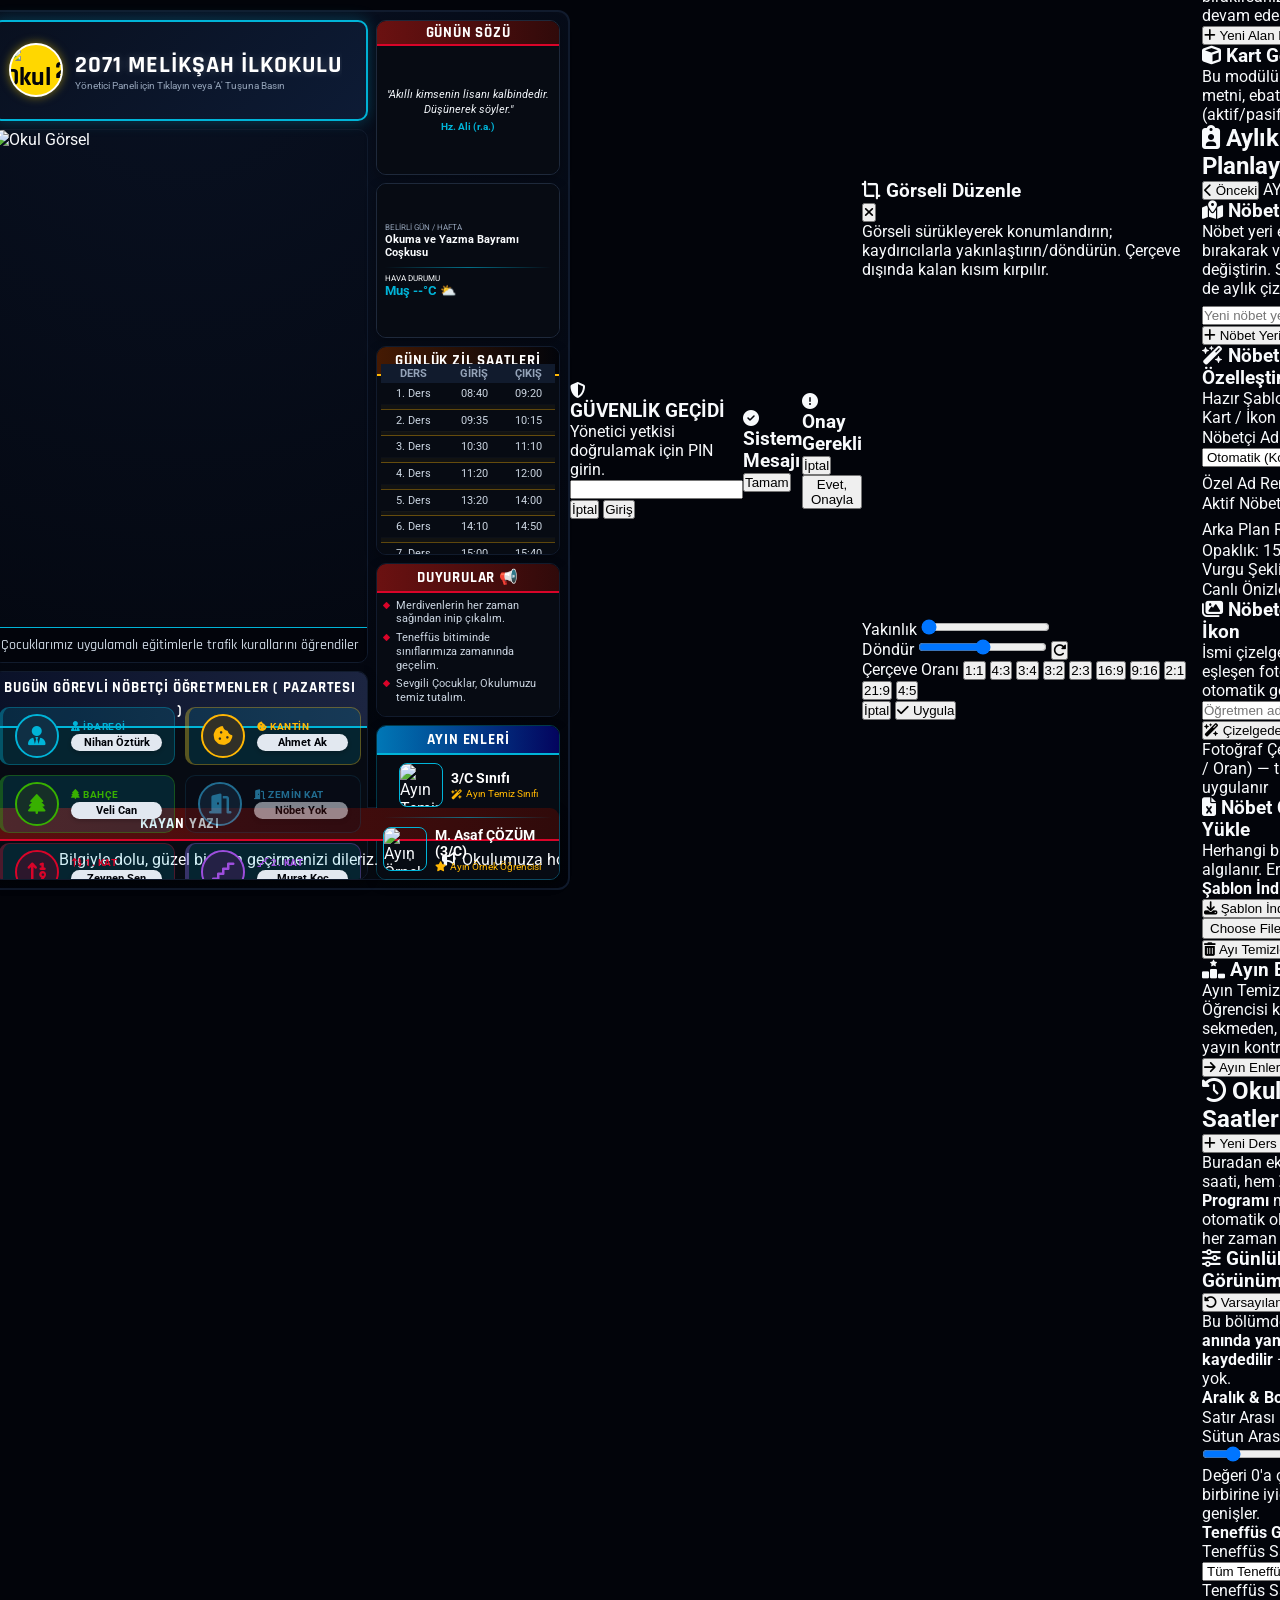
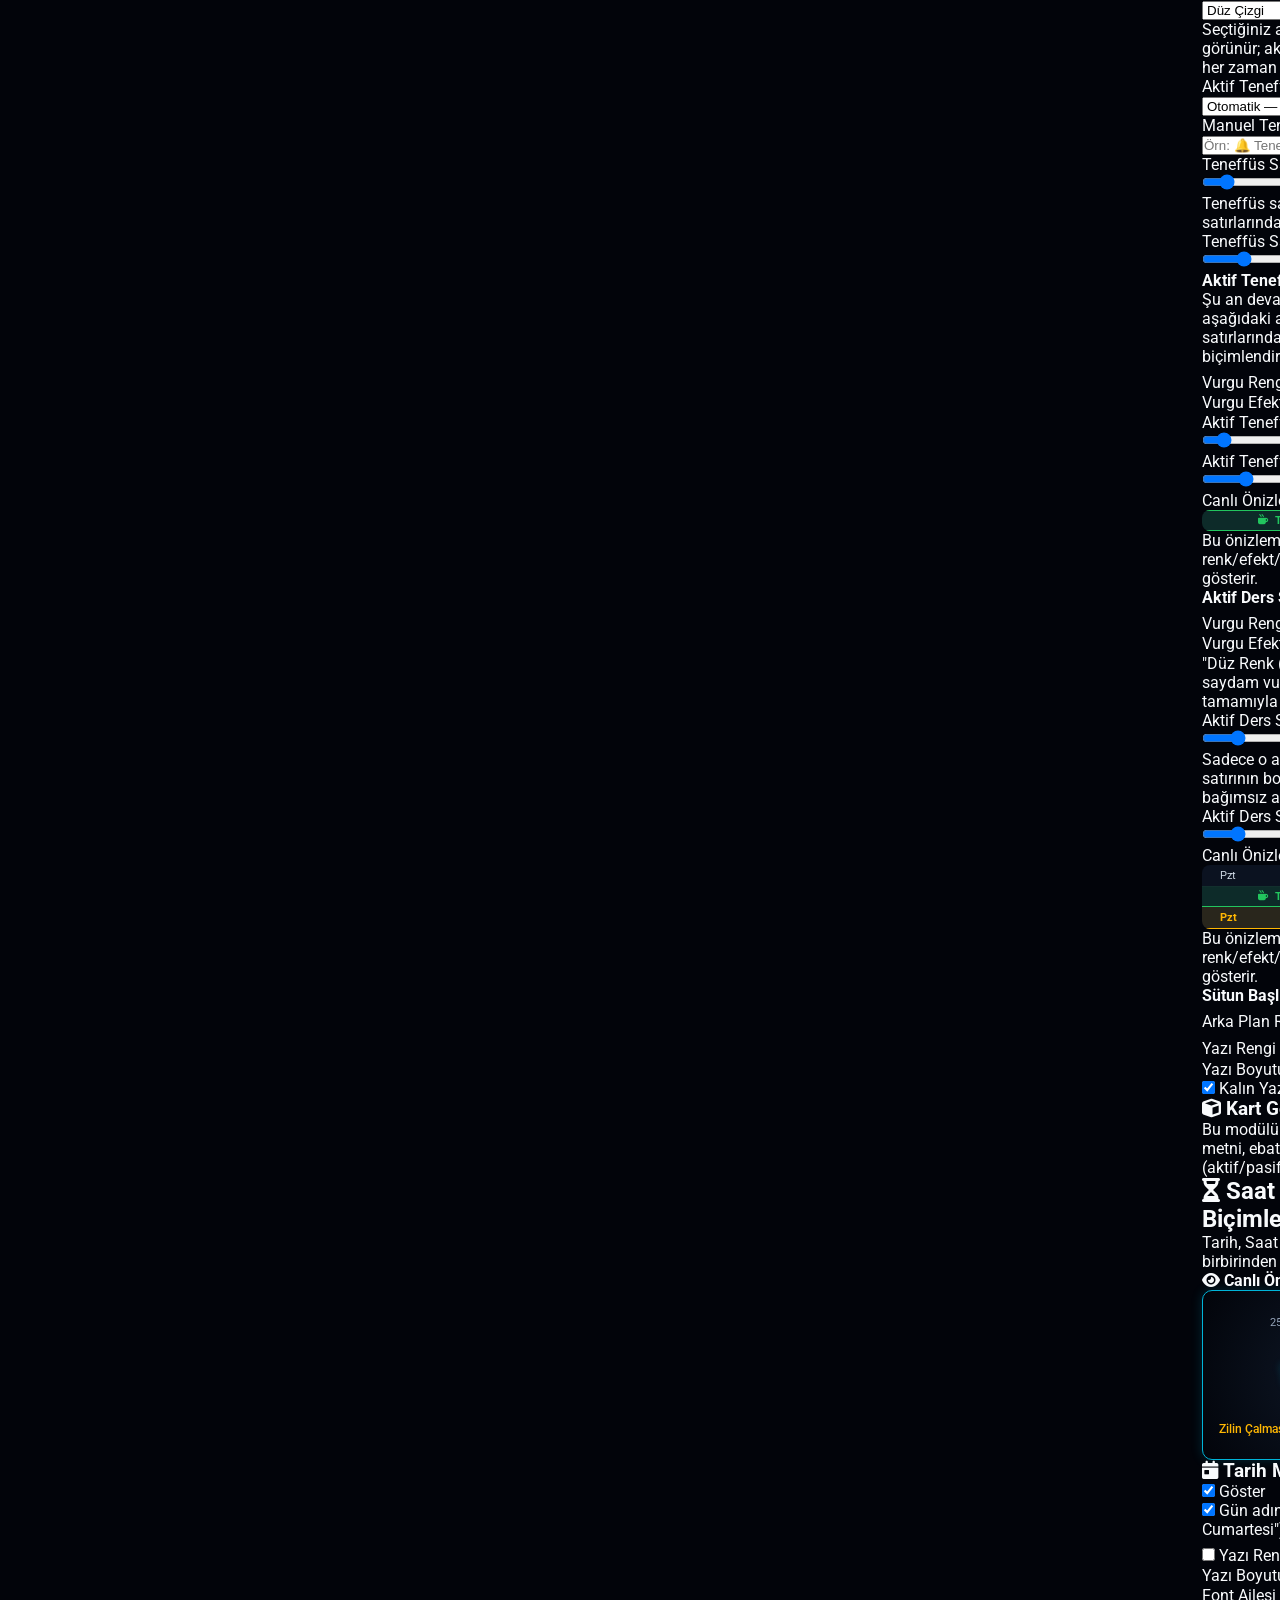
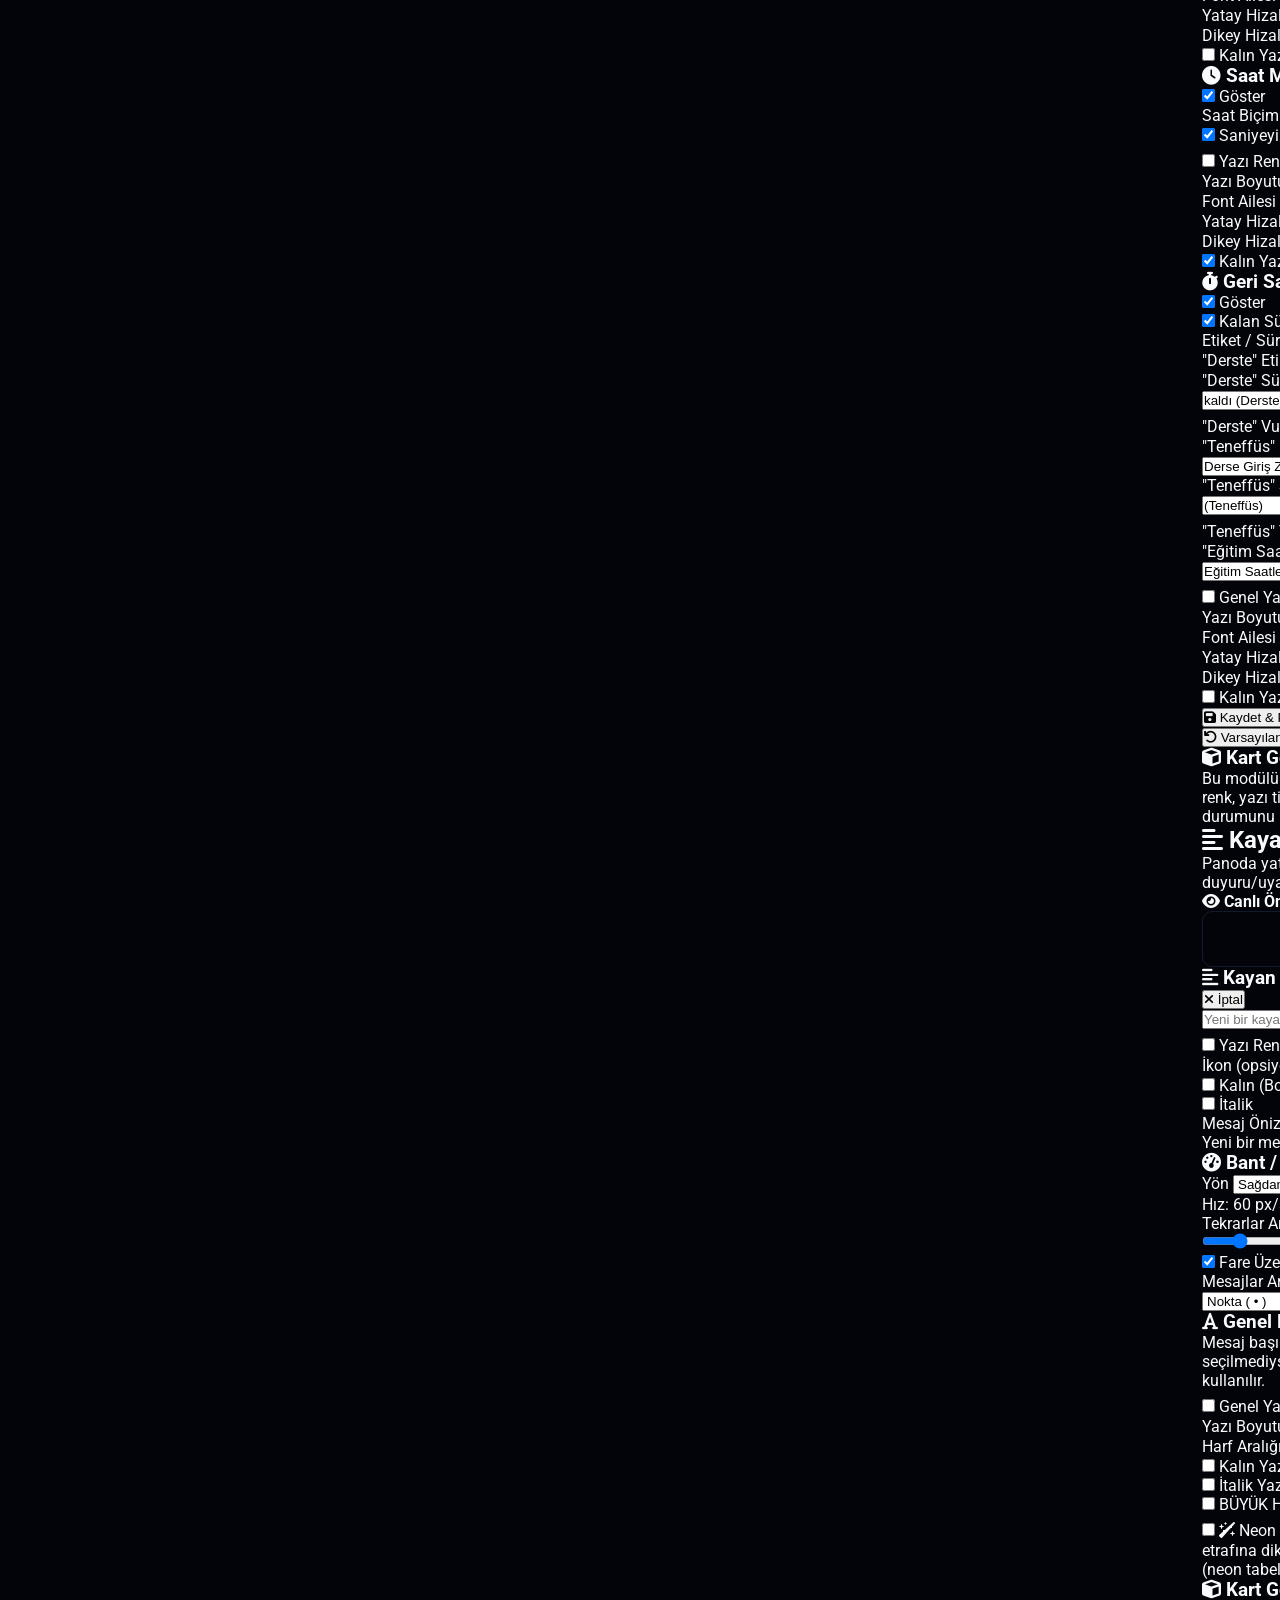
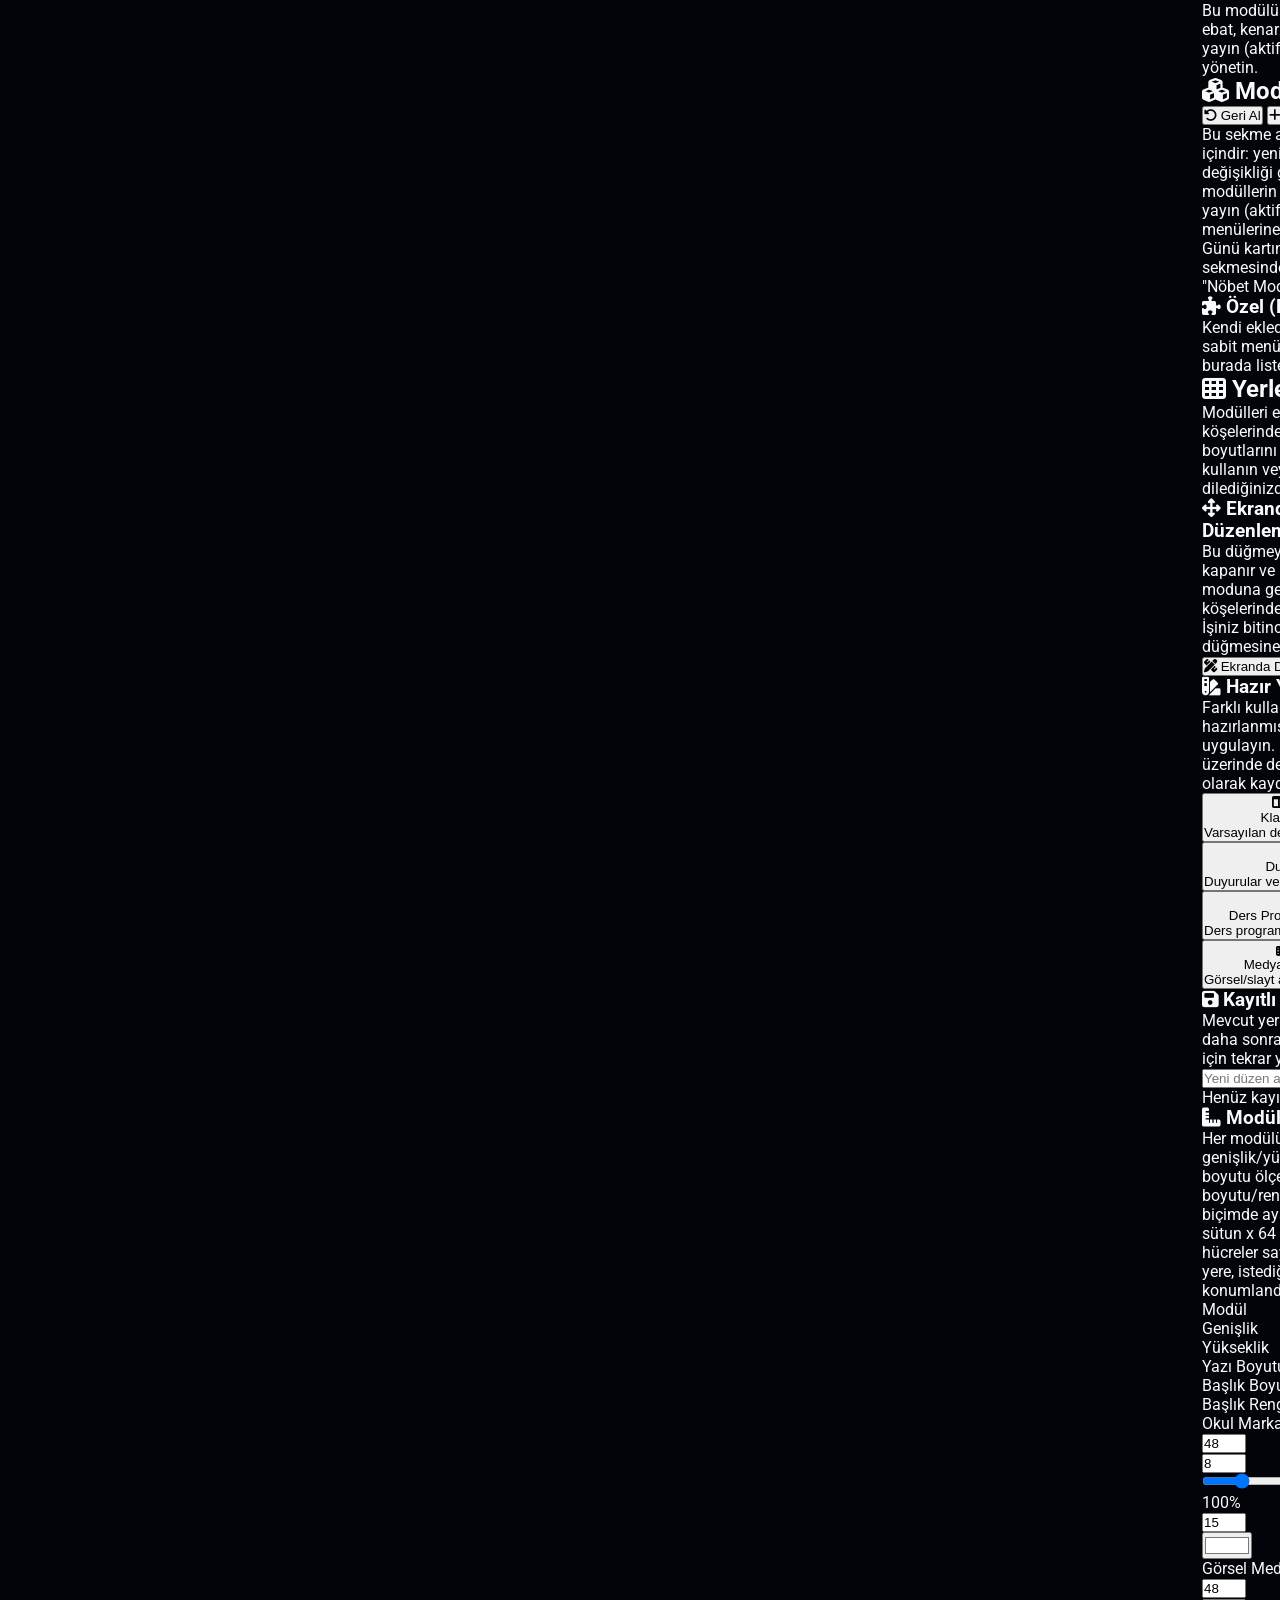
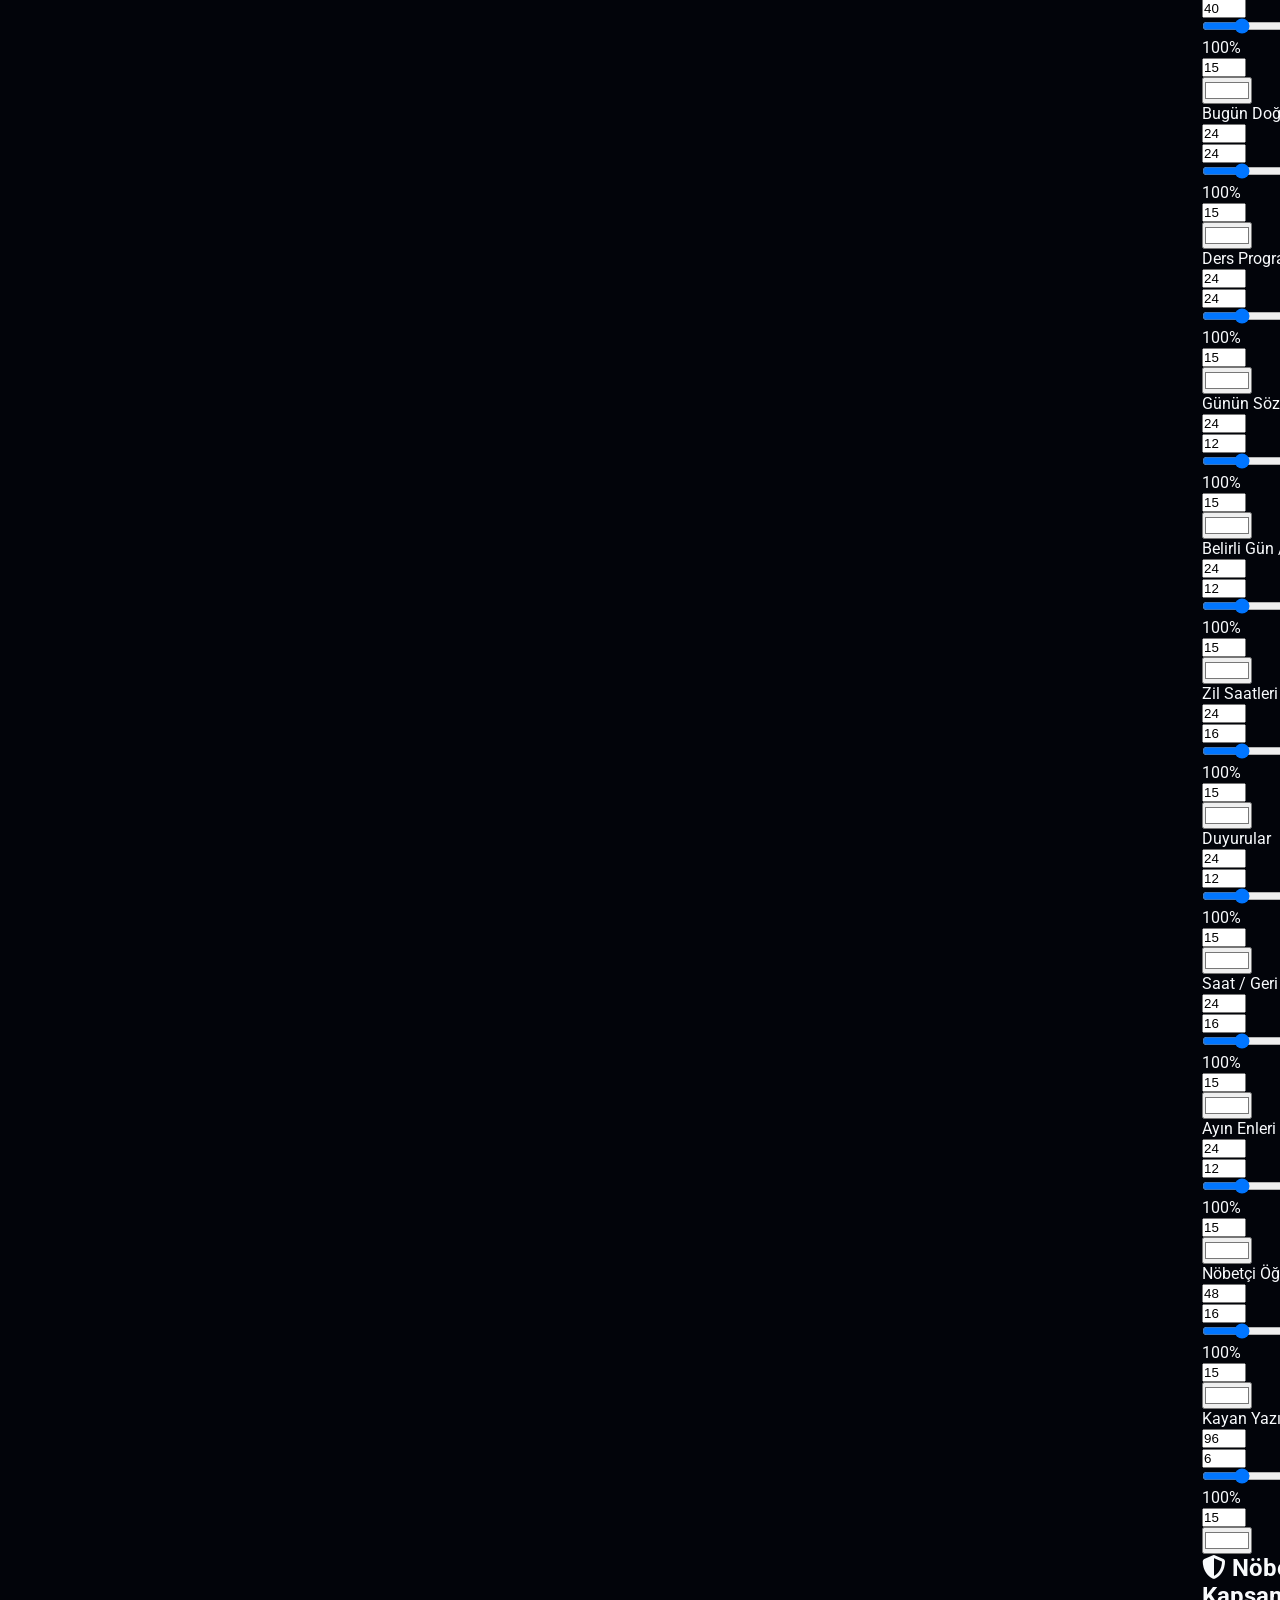
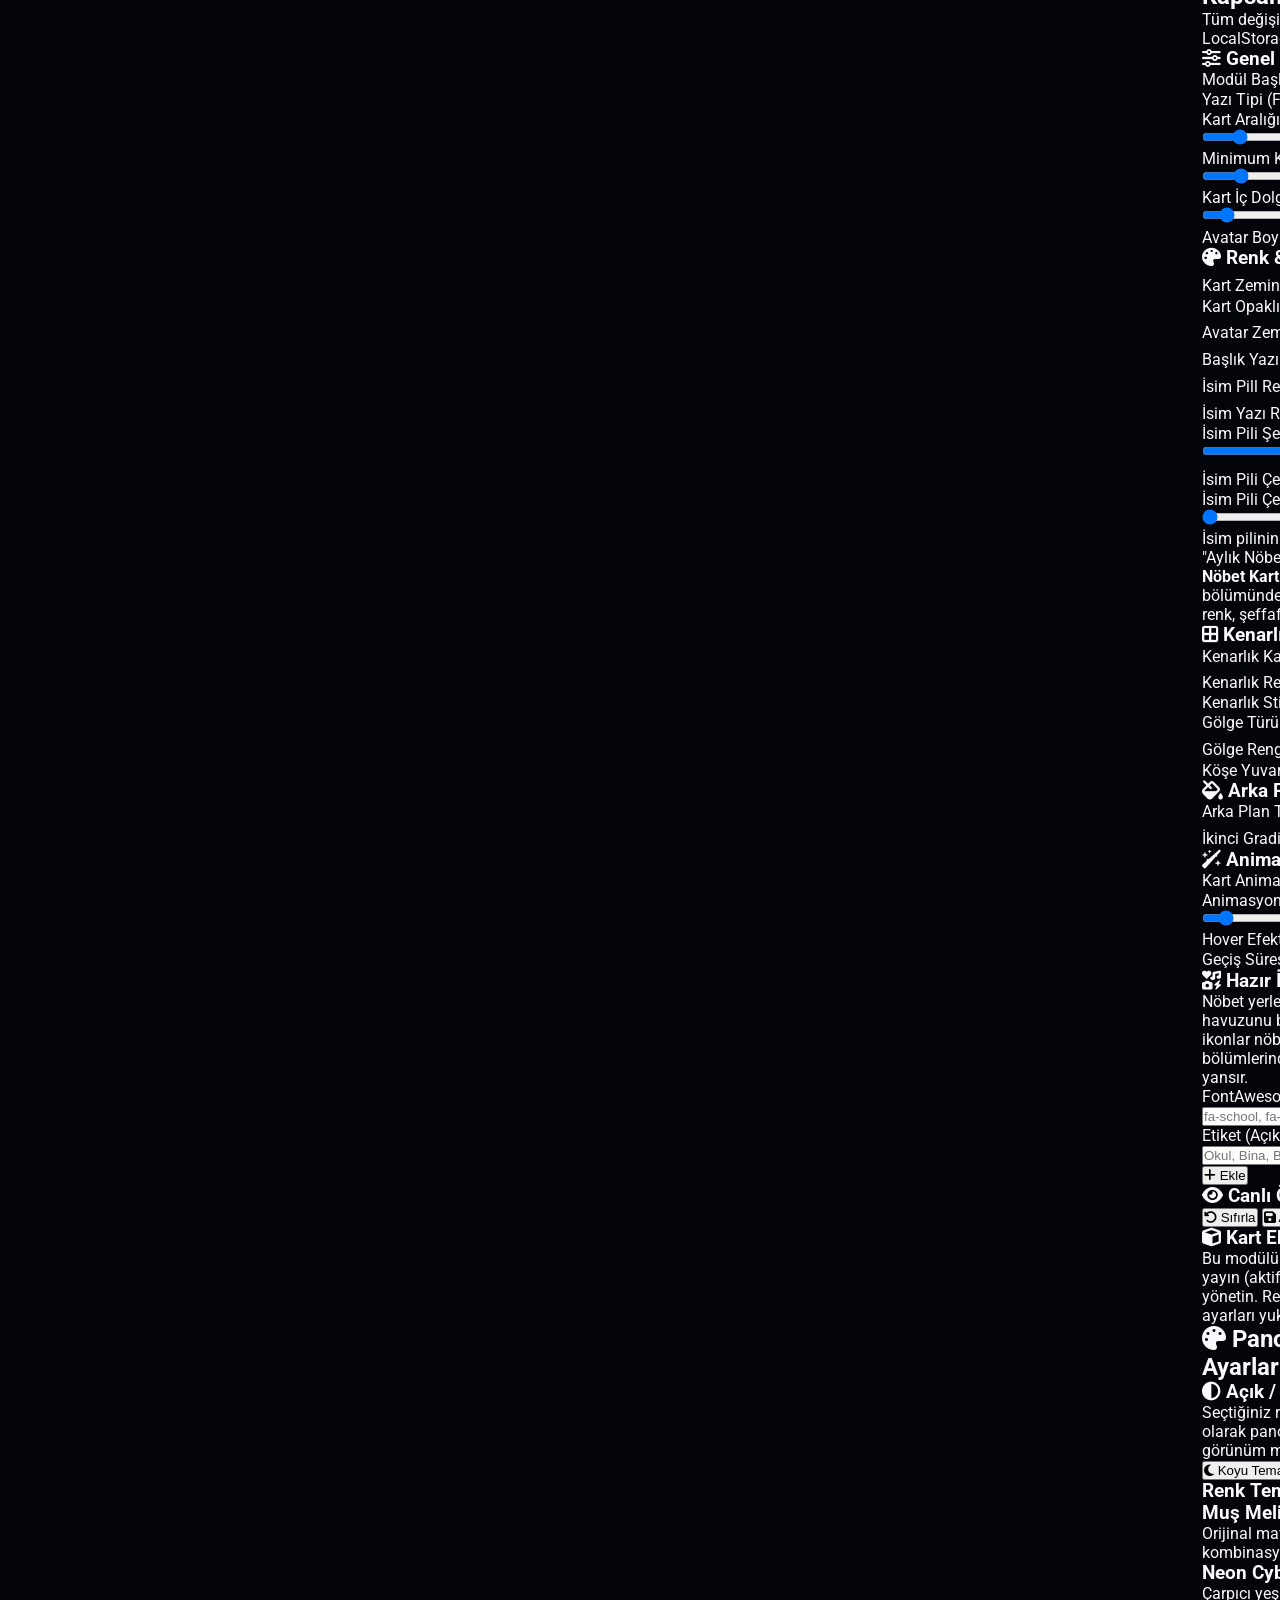
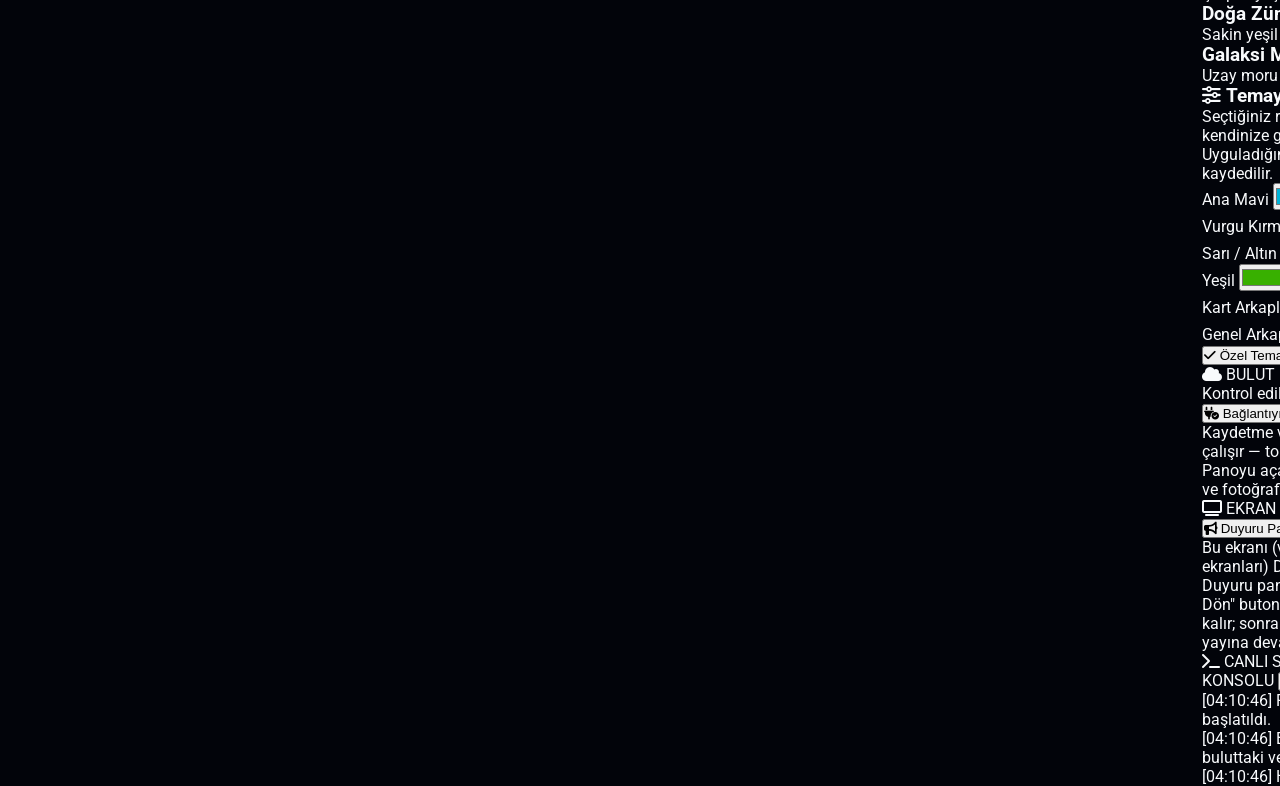
==== commit 02217e26: "Add files via upload" ====
--- a/index.html
+++ b/index.html
@@ -93,18 +93,25 @@
         </div>
 
         <!-- Belirli Gün & Hava Durumu -->
-        <div class="dashboard-card pano-module" id="specialday-weather-card" data-module="specialday" style="border-color: #1e293b; flex-direction: column; justify-content: space-around; padding: 4px 8px;">
-            <div style="border-bottom: 1.5px solid #111b2d; padding-bottom: 2px;">
-                <div style="font-size: 8px; color: var(--text-muted); text-transform: uppercase;" id="display-specialday-title">Belirli Gün / Hafta</div>
-                <div style="font-weight: bold; font-size: 11px; color: var(--neon-yellow); margin-top: 1px;" id="display-special-day">Belirli Gün Bulunmuyor</div>
-                <img id="display-special-day-img" class="hidden" alt="" style="max-width:100%; max-height:28px; object-fit:contain; margin-top:2px; display:block;">
-            </div>
-            <div>
-                <div style="font-size: 8px; color: var(--text-muted);" id="display-weather-label">HAVA DURUMU</div>
-                <div style="font-size: 13px; font-weight: bold; color: var(--neon-blue);" id="display-weather">
-                    <span id="display-weather-city">Yükleniyor...</span>
-                    <span id="display-weather-temp"></span>
-                    <span id="display-weather-icon"></span>
+        <div class="dashboard-card pano-module" id="specialday-weather-card" data-module="specialday" style="border-color: #1e293b; padding: 4px 8px;">
+            <!-- Bu iki alan (Belirli Gün / Hava Durumu) "Ayın Enleri" kartındaki gibi bağımsız
+                 hücreler olarak yönetilir: yerleşimleri (yatay/dikey) ve aralarındaki ayırıcı
+                 (çizgi/noktalı desen/simge/yok) renderSpecialDayWeatherLayout() tarafından
+                 appConfig.specialDayWidget ayarlarına göre anlık üretilir. -->
+            <div class="specialday-flex sdw-layout-column" id="specialday-weather-flex">
+                <div class="sdw-area" id="specialday-area">
+                    <div style="font-size: 8px; color: var(--text-muted); text-transform: uppercase;" id="display-specialday-title">Belirli Gün / Hafta</div>
+                    <div style="font-weight: bold; font-size: 11px; color: var(--neon-yellow); margin-top: 1px;" id="display-special-day">Belirli Gün Bulunmuyor</div>
+                    <img id="display-special-day-img" class="hidden" alt="" style="max-width:100%; max-height:28px; object-fit:contain; margin-top:2px; display:block;">
+                </div>
+                <div class="sdw-separator sdw-sep-line" id="specialday-separator"></div>
+                <div class="sdw-area" id="weather-area">
+                    <div style="font-size: 8px; color: var(--text-muted);" id="display-weather-label">HAVA DURUMU</div>
+                    <div style="font-size: 13px; font-weight: bold; color: var(--neon-blue);" id="display-weather">
+                        <span id="display-weather-city">Yükleniyor...</span>
+                        <span id="display-weather-temp"></span>
+                        <span id="display-weather-icon"></span>
+                    </div>
                 </div>
             </div>
         </div>
@@ -135,10 +142,20 @@
         </div>
 
         <!-- Saat ve Geri Sayım Kutusu -->
-        <div class="dashboard-card clock-box pano-module" id="clock-dashboard-card" data-module="clock">
+        <div class="dashboard-card clock-box pano-module" id="clock-dashboard-card" data-module="clock" onclick="toggleFullscreenMode()" title="Tam Ekran Aç/Kapat" style="cursor: pointer;">
             <div class="clk-date-wrap"><div class="digital-date" id="display-clock-date">Yükleniyor...</div></div>
             <div class="clk-time-wrap"><div class="digital-clock" id="display-clock-time">00:00:00</div></div>
             <div class="clk-cd-wrap"><div class="bell-countdown" id="display-bell-countdown">Hesaplanıyor...</div></div>
+        </div>
+
+        <!-- Kayan Yazı -->
+        <div class="dashboard-card marquee-box pano-module" id="marquee-dashboard-card" data-module="marquee">
+            <div class="card-header" id="display-marquee-title">KAYAN YAZI</div>
+            <div class="card-body">
+                <div class="marquee-viewport" id="marquee-viewport">
+                    <div class="marquee-track" id="marquee-track"></div>
+                </div>
+            </div>
         </div>
 
         <!-- Ayın Örnekleri -->
@@ -346,6 +363,9 @@
                     <button class="w-full text-left px-4 py-3 text-slate-400 hover:bg-slate-800 hover:text-white rounded-lg text-sm flex items-center gap-3 transition" onclick="switchTab('tab-clock', this)">
                         <i class="fa-solid fa-hourglass-half w-5"></i> Saat / Geri Sayım
                     </button>
+                    <button class="w-full text-left px-4 py-3 text-slate-400 hover:bg-slate-800 hover:text-white rounded-lg text-sm flex items-center gap-3 transition" onclick="switchTab('tab-marquee', this)">
+                        <i class="fa-solid fa-align-left w-5"></i> Kayan Yazı
+                    </button>
                     <button class="w-full text-left px-4 py-3 text-slate-400 hover:bg-slate-800 hover:text-white rounded-lg text-sm flex items-center gap-3 transition" onclick="switchTab('tab-modules', this)">
                         <i class="fa-solid fa-cubes w-5"></i> Modül Ayarları
                     </button>
@@ -1126,6 +1146,90 @@
                         <span class="text-xs text-slate-400 max-w-md text-right">Panodaki tek kartta sırayla dönen belirli gün/hafta metinleri ile canlı hava durumu buradan yönetilir.</span>
                     </div>
 
+                    <!-- GENEL YERLEŞİM & AYIRICI AYARLARI ("Ayın Enleri" kartındakiyle aynı mantık) -->
+                    <div class="bg-slate-950 border border-slate-800 rounded-xl p-5 space-y-3">
+                        <h3 class="text-white font-bold text-sm flex items-center gap-2"><i class="fa-solid fa-table-cells text-yellow-400"></i> Genel Yerleşim & Ayırıcı</h3>
+                        <p class="text-[11px] text-slate-500">Belirli Gün / Hafta ve Hava Durumu, panoda iki ayrı alan (hücre) gibi gösterilir. Bu alanların üst üste mi (dikey) yoksa yan yana mı (yatay) sıralanacağını ve aralarındaki ayırıcı çizgi/simge/desen seçimini buradan yönetin.</p>
+                        <div class="grid grid-cols-2 md:grid-cols-4 gap-3">
+                            <div class="form-group">
+                                <label class="text-xs text-slate-400 block mb-1">Alan Yerleşimi</label>
+                                <select id="input-sdw-layout" class="w-full bg-slate-900 border border-slate-800 rounded-lg p-2 text-white text-xs">
+                                    <option value="column">Üst Üste (Dikey)</option>
+                                    <option value="row">Yan Yana (Yatay)</option>
+                                </select>
+                            </div>
+                            <div class="form-group">
+                                <label class="text-xs text-slate-400 block mb-1">Ayırıcı Türü</label>
+                                <select id="input-sdw-separator" class="w-full bg-slate-900 border border-slate-800 rounded-lg p-2 text-white text-xs" onchange="toggleSdwSeparatorIconField()">
+                                    <option value="line">Çizgi</option>
+                                    <option value="dots">Noktalı Desen</option>
+                                    <option value="icon">Simge (İkon)</option>
+                                    <option value="none">Yok</option>
+                                </select>
+                            </div>
+                            <div class="form-group" id="sdw-separator-icon-wrapper">
+                                <label class="text-xs text-slate-400 block mb-1">Ayırıcı Simgesi (Font Awesome sınıfı)</label>
+                                <input type="text" id="input-sdw-separator-icon" placeholder="fa-star" class="w-full bg-slate-900 border border-slate-800 rounded-lg p-2 text-white text-xs font-mono">
+                            </div>
+                            <div class="form-group" id="sdw-separator-thickness-wrapper">
+                                <label class="text-xs text-slate-400 block mb-1">Ayırıcı Kalınlığı (px)</label>
+                                <input type="number" id="input-sdw-separator-thickness" min="1" max="20" step="1" value="1" class="w-full bg-slate-900 border border-slate-800 rounded-lg p-2 text-white text-xs">
+                            </div>
+                            <div class="form-group">
+                                <label class="text-xs text-slate-400 block mb-1">Yatay Hizalama</label>
+                                <select id="input-sdw-align-h" class="w-full bg-slate-900 border border-slate-800 rounded-lg p-2 text-white text-xs">
+                                    <option value="left">Sola</option>
+                                    <option value="center">Ortala</option>
+                                    <option value="right">Sağa</option>
+                                </select>
+                            </div>
+                            <div class="form-group">
+                                <label class="text-xs text-slate-400 block mb-1">Dikey Hizalama</label>
+                                <select id="input-sdw-align-v" class="w-full bg-slate-900 border border-slate-800 rounded-lg p-2 text-white text-xs">
+                                    <option value="top">Üste</option>
+                                    <option value="center">Ortala</option>
+                                    <option value="bottom">Alta</option>
+                                </select>
+                            </div>
+                        </div>
+                    </div>
+
+                    <!-- ALAN EFEKTLERİ: her alana (Belirli Gün / Hava Durumu) ayrı ayrı dikkat çekme efekti -->
+                    <div class="bg-slate-950 border border-slate-800 rounded-xl p-5 space-y-3">
+                        <h3 class="text-white font-bold text-sm flex items-center gap-2"><i class="fa-solid fa-wand-magic-sparkles text-yellow-400"></i> Alan Efektleri</h3>
+                        <p class="text-[11px] text-slate-500">Belirli Gün ve Hava Durumu alanlarına ayrı ayrı uygulanabilen dikkat çekme efektleri (parıltı/nabız/çerçeve/kayan ışık vb.).</p>
+                        <div class="grid grid-cols-2 md:grid-cols-4 gap-3 items-end">
+                            <div class="form-group">
+                                <label class="text-xs text-slate-400 block mb-1">Belirli Gün Alanı Efekti</label>
+                                <select id="input-sdw-fx-specialday" class="w-full bg-slate-900 border border-slate-800 rounded-lg p-2 text-white text-xs">
+                                    <option value="none">Yok</option>
+                                    <option value="glow">Sabit Parıltı (Glow)</option>
+                                    <option value="pulse">Nabız Gibi Parıltı</option>
+                                    <option value="border">Yanıp Sönen Çerçeve</option>
+                                    <option value="shine">Kayan Işık (Shine)</option>
+                                </select>
+                            </div>
+                            <div class="form-group">
+                                <label class="text-xs text-slate-400 block mb-1">Efekt Rengi</label>
+                                <input type="color" id="input-sdw-fx-specialday-color" value="#00b4d8" class="w-full h-9 bg-slate-900 border border-slate-800 rounded-lg cursor-pointer">
+                            </div>
+                            <div class="form-group">
+                                <label class="text-xs text-slate-400 block mb-1">Hava Durumu Alanı Efekti</label>
+                                <select id="input-sdw-fx-weather" class="w-full bg-slate-900 border border-slate-800 rounded-lg p-2 text-white text-xs">
+                                    <option value="none">Yok</option>
+                                    <option value="glow">Sabit Parıltı (Glow)</option>
+                                    <option value="pulse">Nabız Gibi Parıltı</option>
+                                    <option value="border">Yanıp Sönen Çerçeve</option>
+                                    <option value="shine">Kayan Işık (Shine)</option>
+                                </select>
+                            </div>
+                            <div class="form-group">
+                                <label class="text-xs text-slate-400 block mb-1">Efekt Rengi</label>
+                                <input type="color" id="input-sdw-fx-weather-color" value="#00b4d8" class="w-full h-9 bg-slate-900 border border-slate-800 rounded-lg cursor-pointer">
+                            </div>
+                        </div>
+                    </div>
+
                     <div class="bg-slate-950 border border-slate-800 rounded-xl p-5 space-y-4">
                         <div class="flex items-center justify-between mb-1 flex-wrap gap-2">
                             <h3 class="text-white font-bold flex items-center gap-2"><i class="fa-solid fa-calendar-day text-yellow-400"></i> Belirli Gün & Haftalar Listesi</h3>
@@ -2240,6 +2344,173 @@
                     </div>
                 </div>
 
+                <!-- TAB: KAYAN YAZI (MARQUEE) -->
+                <div class="tab-content hidden space-y-6" id="tab-marquee">
+                    <div class="flex items-center justify-between border-b border-slate-800 pb-2">
+                        <h2 class="text-lg font-bold text-cyan-400 flex items-center gap-2"><i class="fa-solid fa-align-left"></i> Kayan Yazı Modülü</h2>
+                        <span class="text-xs text-slate-400 max-w-md text-right">Panoda yatayda sürekli kayan duyuru/uyarı bandı</span>
+                    </div>
+
+                    <!-- CANLI ÖNİZLEME -->
+                    <div class="bg-slate-950 border border-cyan-500/20 rounded-xl p-5">
+                        <h4 class="text-white font-bold text-xs flex items-center gap-2 mb-3"><i class="fa-solid fa-eye text-cyan-400"></i> Canlı Önizleme</h4>
+                        <div class="marquee-box" style="border:1px solid var(--card-border); border-radius:10px; overflow:hidden; height:56px;">
+                            <div class="marquee-viewport" id="marq-live-preview-viewport">
+                                <div class="marquee-track" id="marq-live-preview-track"></div>
+                            </div>
+                        </div>
+                    </div>
+
+                    <!-- MESAJ LİSTESİ YÖNETİMİ -->
+                    <div class="bg-slate-950 border border-slate-800 rounded-xl p-5 space-y-4 flex flex-col justify-between">
+                        <div>
+                            <div class="flex items-center justify-between mb-3">
+                                <h3 class="text-white font-bold flex items-center gap-2" id="marquee-form-title"><i class="fa-solid fa-align-left text-cyan-400"></i> Kayan Yazı Mesajları</h3>
+                                <button id="marquee-cancel-edit-btn" class="hidden px-3 py-1.5 bg-slate-800 hover:bg-slate-700 text-slate-300 rounded-lg text-xs font-bold" onclick="cancelEditMarqueeItem()"><i class="fa-solid fa-xmark"></i> İptal</button>
+                            </div>
+                            <div class="flex gap-2 mb-3">
+                                <input type="text" id="new-marquee-input" placeholder="Yeni bir kayan yazı mesajı yazın..." class="flex-1 bg-slate-900 border border-slate-850 rounded-lg p-2 text-white text-xs" oninput="updateMarqueeItemLivePreview()">
+                                <button id="marquee-submit-btn" class="px-4 py-2 bg-emerald-500 text-white font-bold rounded-lg text-xs hover:bg-emerald-600" onclick="addMarqueeItemToList()"><i class="fa-solid fa-plus"></i></button>
+                            </div>
+
+                            <!-- Mesaj Biçimlendirme (mesaj başına) -->
+                            <div class="grid grid-cols-2 md:grid-cols-4 gap-2 mb-2">
+                                <div class="form-group">
+                                    <label class="text-[9px] text-slate-400 flex items-center gap-1.5 mb-1">
+                                        <input type="checkbox" id="new-marquee-color-enabled" onchange="updateMarqueeItemLivePreview()"> Yazı Rengi
+                                    </label>
+                                    <input type="color" id="new-marquee-color" value="#f1f5f9" class="w-full h-8 bg-slate-900 border border-slate-800 rounded-lg cursor-pointer" oninput="updateMarqueeItemLivePreview()">
+                                </div>
+                                <div class="form-group">
+                                    <label class="text-[9px] text-slate-400 block mb-1">İkon (opsiyonel)</label>
+                                    <select id="new-marquee-icon" class="w-full bg-slate-900 border border-slate-850 rounded-lg p-1.5 text-white text-xs" onchange="updateMarqueeItemLivePreview()">
+                                        <option value="">İkon Yok</option>
+                                        <option value="fa-bullhorn">📢 Bullhorn</option>
+                                        <option value="fa-triangle-exclamation">⚠️ Uyarı</option>
+                                        <option value="fa-star">⭐ Yıldız</option>
+                                        <option value="fa-bell">🔔 Zil</option>
+                                        <option value="fa-calendar-day">📅 Takvim</option>
+                                        <option value="fa-circle-info">ℹ️ Bilgi</option>
+                                        <option value="fa-graduation-cap">🎓 Mezuniyet</option>
+                                        <option value="fa-heart">❤️ Kalp</option>
+                                    </select>
+                                </div>
+                                <div class="form-group flex items-end pb-1.5">
+                                    <label class="text-[10px] text-slate-400 flex items-center gap-1.5">
+                                        <input type="checkbox" id="new-marquee-bold" onchange="updateMarqueeItemLivePreview()"> Kalın (Bold)
+                                    </label>
+                                </div>
+                                <div class="form-group flex items-end pb-1.5">
+                                    <label class="text-[10px] text-slate-400 flex items-center gap-1.5">
+                                        <input type="checkbox" id="new-marquee-italic" onchange="updateMarqueeItemLivePreview()"> İtalik
+                                    </label>
+                                </div>
+                            </div>
+
+                            <!-- Canlı Önizleme (tek mesaj) -->
+                            <div class="text-[10px] text-slate-500 mb-1">Mesaj Önizlemesi:</div>
+                            <div class="marquee-item bg-black/30 rounded-lg px-2 py-1.5 border border-slate-850 text-xs text-slate-200" id="marquee-item-live-preview" style="display:inline-flex;">
+                                <span id="marquee-item-live-preview-text">Yeni bir mesaj yazın...</span>
+                            </div>
+                        </div>
+                        <div class="border border-slate-850 rounded-lg max-h-48 overflow-y-auto animate-fadeIn" id="admin-marquee-list-wrapper"></div>
+                    </div>
+
+                    <!-- BANT / ANİMASYON AYARLARI -->
+                    <div class="bg-slate-950 border border-slate-800 rounded-xl p-5 space-y-3">
+                        <h3 class="text-white font-bold text-sm flex items-center gap-2"><i class="fa-solid fa-gauge-high text-cyan-400"></i> Bant / Animasyon Ayarları</h3>
+                        <div class="grid grid-cols-2 md:grid-cols-4 gap-3">
+                            <div class="form-group">
+                                <label class="text-[10px] text-slate-400 block mb-1">Yön</label>
+                                <select id="marq-direction" class="w-full bg-slate-900 border border-slate-800 rounded-lg p-2 text-white text-xs" onchange="updateMarqueeLivePreview()">
+                                    <option value="left" selected>Sağdan Sola ←</option>
+                                    <option value="right">Soldan Sağa →</option>
+                                </select>
+                            </div>
+                            <div class="form-group">
+                                <label class="text-[10px] text-slate-400 block mb-1">Hız: <span id="marq-speed-val">60</span> px/sn</label>
+                                <input type="range" id="marq-speed" min="10" max="220" value="60" class="w-full accent-cyan-500" oninput="document.getElementById('marq-speed-val').innerText=this.value; updateMarqueeLivePreview()">
+                            </div>
+                            <div class="form-group">
+                                <label class="text-[10px] text-slate-400 block mb-1">Tekrarlar Arası Boşluk: <span id="marq-gap-val">60</span>px</label>
+                                <input type="range" id="marq-gap" min="10" max="200" value="60" class="w-full accent-cyan-500" oninput="document.getElementById('marq-gap-val').innerText=this.value; updateMarqueeLivePreview()">
+                            </div>
+                            <div class="form-group flex items-end pb-1.5">
+                                <label class="text-[10px] text-slate-400 flex items-center gap-1.5">
+                                    <input type="checkbox" id="marq-pause-hover" checked onchange="updateMarqueeLivePreview()"> Fare Üzerine Gelince Duraklat
+                                </label>
+                            </div>
+                        </div>
+                        <div class="grid grid-cols-2 md:grid-cols-4 gap-3 pt-2 border-t border-slate-800">
+                            <div class="form-group">
+                                <label class="text-[10px] text-slate-400 block mb-1">Mesajlar Arası Ayırıcı</label>
+                                <select id="marq-separator" class="w-full bg-slate-900 border border-slate-800 rounded-lg p-2 text-white text-xs" onchange="toggleMarqSeparatorIconField(); updateMarqueeLivePreview()">
+                                    <option value="dot" selected>Nokta ( • )</option>
+                                    <option value="pipe">Çizgi ( | )</option>
+                                    <option value="star">Yıldız İkonu</option>
+                                    <option value="icon">Özel İkon</option>
+                                    <option value="none">Yok (Sadece Boşluk)</option>
+                                </select>
+                            </div>
+                            <div class="form-group" id="marq-separator-icon-wrap" style="display:none;">
+                                <label class="text-[10px] text-slate-400 block mb-1">Özel Ayırıcı İkon Sınıfı</label>
+                                <input type="text" id="marq-separator-icon" value="fa-star" placeholder="fa-star" class="w-full bg-slate-900 border border-slate-800 rounded-lg p-2 text-white text-xs" oninput="updateMarqueeLivePreview()">
+                            </div>
+                        </div>
+                    </div>
+
+                    <!-- METİN BİÇİMİ -->
+                    <div class="bg-slate-950 border border-slate-800 rounded-xl p-5 space-y-3">
+                        <h3 class="text-white font-bold text-sm flex items-center gap-2"><i class="fa-solid fa-font text-cyan-400"></i> Genel Metin Biçimi</h3>
+                        <p class="text-[11px] text-slate-500">Mesaj başına özel bir yazı rengi seçilmediyse buradaki genel ayarlar kullanılır.</p>
+                        <div class="grid grid-cols-2 md:grid-cols-6 gap-3">
+                            <div class="form-group">
+                                <label class="text-[9px] text-slate-400 flex items-center gap-1.5 mb-1">
+                                    <input type="checkbox" id="marq-textcolor-enabled" onchange="updateMarqueeLivePreview()"> Genel Yazı Rengi
+                                </label>
+                                <input type="color" id="marq-textcolor" value="#f1f5f9" class="w-full h-8 bg-slate-900 border border-slate-800 rounded-lg cursor-pointer" oninput="updateMarqueeLivePreview()">
+                            </div>
+                            <div class="form-group">
+                                <label class="text-[10px] text-slate-400 block mb-1">Yazı Boyutu (px)</label>
+                                <input type="number" id="marq-fontsize" min="8" max="60" value="16" class="w-full bg-slate-900 border border-slate-800 rounded-lg p-2 text-white text-xs" oninput="updateMarqueeLivePreview()">
+                            </div>
+                            <div class="form-group">
+                                <label class="text-[10px] text-slate-400 block mb-1">Harf Aralığı (px)</label>
+                                <input type="number" id="marq-letterspacing" min="0" max="20" value="0" step="0.5" class="w-full bg-slate-900 border border-slate-800 rounded-lg p-2 text-white text-xs" oninput="updateMarqueeLivePreview()">
+                            </div>
+                            <div class="form-group flex items-end pb-1.5">
+                                <label class="text-[10px] text-slate-400 flex items-center gap-1.5">
+                                    <input type="checkbox" id="marq-bold" onchange="updateMarqueeLivePreview()"> Kalın Yazı
+                                </label>
+                            </div>
+                            <div class="form-group flex items-end pb-1.5">
+                                <label class="text-[10px] text-slate-400 flex items-center gap-1.5">
+                                    <input type="checkbox" id="marq-italic" onchange="updateMarqueeLivePreview()"> İtalik Yazı
+                                </label>
+                            </div>
+                            <div class="form-group flex items-end pb-1.5">
+                                <label class="text-[10px] text-slate-400 flex items-center gap-1.5">
+                                    <input type="checkbox" id="marq-uppercase" onchange="updateMarqueeLivePreview()"> BÜYÜK HARF
+                                </label>
+                            </div>
+                        </div>
+                        <div class="flex flex-wrap items-center gap-3 pt-2 border-t border-slate-800">
+                            <label class="flex items-center gap-1.5 cursor-pointer text-[10px] text-slate-400">
+                                <input type="checkbox" id="marq-glow-enabled" onchange="updateMarqueeLivePreview()"> <i class="fa-solid fa-wand-sparkles text-yellow-400"></i> Neon Işıltı Efekti
+                            </label>
+                            <input type="color" id="marq-glow-color" value="#00e5ff" class="w-9 h-8 bg-slate-900 border border-slate-800 rounded cursor-pointer" oninput="updateMarqueeLivePreview()">
+                            <span class="text-[9px] text-slate-600">Yazının etrafına dikkat çekici bir ışıma ekler (neon tabela görünümü).</span>
+                        </div>
+                    </div>
+
+                    <!-- Kart Görünüm & Yayın Ayarları (Modül Ayarları sekmesinden taşındı) -->
+                    <div class="bg-slate-950 border border-slate-800 rounded-xl p-5 space-y-3">
+                        <h3 class="text-white font-bold text-sm flex items-center gap-2"><i class="fa-solid fa-cube text-cyan-400"></i> Kart Görünüm & Yayın Ayarları</h3>
+                        <p class="text-[11px] text-slate-500">Bu modülün panodaki kartı için başlık, ebat, kenarlık, arka plan, efekt, font ve yayın (aktif/pasif) durumunu buradan yönetin.</p>
+                        <div id="module-embed-marquee"></div>
+                    </div>
+                </div>
+
                 <!-- TAB: MODÜL AYARLARI (TÜM KARTLAR İÇİN BAŞLIK/EBAT/RENK/YAYIN) -->
                 <div class="tab-content hidden space-y-4" id="tab-modules">
                     <div class="flex items-center justify-between border-b border-slate-800 pb-2">
@@ -2633,6 +2904,14 @@
                     <p class="text-[10px] text-slate-500 mt-1.5">Kaydetme ve fotoğraf yükleme otomatik çalışır — token girişine gerek yoktur. Panoyu açan her cihaz aynı güncel veriyi ve fotoğrafları görür.</p>
                 </div>
 
+                <!-- Ekran Geçişi (Pano49 ↔ Duyuru Panosu) -->
+                <div class="border-t border-slate-800 pt-3 mt-4">
+                    <div class="text-[11px] text-slate-500 mb-1.5 font-mono text-cyan-400"><i class="fa-solid fa-tv"></i> EKRAN GEÇİŞİ</div>
+                    <button class="w-full px-4 py-2 bg-amber-600 hover:bg-amber-700 text-white font-bold rounded-lg text-xs flex items-center justify-center gap-2" onclick="setActiveDisplay('duyuru')"><i class="fa-solid fa-bullhorn"></i> Duyuru Panosunu Ekrana Getir</button>
+                    <p class="text-[10px] text-slate-500 mt-1.5">Bu ekranı (ve aynı adresi açan diğer tüm ekranları) Duyuru Panosu'na yönlendirir. Duyuru panosu tarafındaki "Pano49'a Dön" butonuna basılana kadar yayında kalır; sonra bu pano kaldığı yerden yayına devam eder.</p>
+                </div>
+
+
                 <!-- Ortak Konsol (Log Console) -->
                 <div class="border-t border-slate-800 pt-3 mt-4">
                     <div class="flex items-center justify-between text-[11px] text-slate-500 mb-1.5">
--- a/style.css
+++ b/style.css
@@ -1044,6 +1044,80 @@
             /* Konum/ebat artık panoInitLayout() tarafından dinamik olarak uygulanır. */
         }
 
+        /* ==========================================================================
+           KAYAN YAZI (MARQUEE) MODÜLÜ
+           Sürekli/kesintisiz kayan bir bant elde etmek için içerik iki kez art arda
+           basılır (.marquee-seg x2) ve track, translateX(0) -> translateX(-50%)
+           arasında animasyonla kaydırılır; ikinci kopyanın başladığı an ilk kopyanın
+           bittiği ana denk geldiği için göz, dikişsiz/kesintisiz bir döngü görür.
+           Süre (animation-duration), gerçek segment genişliğine ve seçilen "hız"a
+           göre JS tarafından (renderMarqueeWidget) anlık hesaplanır.
+           ========================================================================== */
+        .marquee-box .card-body {
+            padding: 0;
+            overflow: hidden;
+        }
+
+        .marquee-viewport {
+            width: 100%;
+            height: 100%;
+            overflow: hidden;
+            display: flex;
+            align-items: center;
+            position: relative;
+            white-space: nowrap;
+        }
+
+        .marquee-viewport.marquee-paused-hover:hover .marquee-track {
+            animation-play-state: paused;
+        }
+
+        .marquee-track {
+            display: inline-flex;
+            align-items: center;
+            white-space: nowrap;
+            will-change: transform;
+            animation-name: marqueeScroll;
+            animation-timing-function: linear;
+            animation-iteration-count: infinite;
+            color: var(--text-main, #f1f5f9);
+        }
+
+        .marquee-seg {
+            display: inline-flex;
+            align-items: center;
+            white-space: nowrap;
+            flex-shrink: 0;
+        }
+
+        .marquee-item {
+            display: inline-flex;
+            align-items: center;
+            gap: 6px;
+            white-space: nowrap;
+        }
+
+        .marquee-item i { font-size: 0.85em; }
+
+        .marquee-sep {
+            display: inline-flex;
+            align-items: center;
+            justify-content: center;
+            opacity: 0.55;
+            flex-shrink: 0;
+            margin: 0 22px;
+            font-size: 0.75em;
+        }
+
+        .marquee-glow-text {
+            text-shadow: 0 0 6px var(--marquee-glow-color, #00e5ff), 0 0 16px var(--marquee-glow-color, #00e5ff);
+        }
+
+        @keyframes marqueeScroll {
+            from { transform: translateX(0); }
+            to { transform: translateX(-50%); }
+        }
+
         .ann-list {
             display: flex;
             flex-direction: column;
@@ -1380,6 +1454,86 @@
             padding: 0 4px;
         }
 
+        /* BELİRLİ GÜN & HAVA DURUMU — iki bağımsız alan (hücre) + aralarındaki ayırıcı.
+           "Ayın Enleri" kartındaki .achievements-flex / .achievement-separator düzeniyle
+           birebir aynı mantık: yerleşim (dikey/yatay) ve ayırıcı türü (çizgi/noktalı/simge/yok)
+           appConfig.specialDayWidget ayarlarına göre renderSpecialDayWeatherLayout() ile uygulanır. */
+        .specialday-flex {
+            display: flex;
+            flex: 1;
+            width: 100%;
+            min-height: 0;
+            min-width: 0;
+            gap: 6px;
+        }
+
+        .specialday-flex.sdw-layout-column {
+            flex-direction: column;
+            justify-content: space-around;
+        }
+
+        .specialday-flex.sdw-layout-row {
+            flex-direction: row;
+            align-items: center;
+        }
+
+        .sdw-area {
+            min-width: 0;
+            min-height: 0;
+        }
+
+        .specialday-flex.sdw-layout-row .sdw-area {
+            flex: 1 1 0;
+            min-width: 0;
+        }
+
+        .sdw-separator {
+            flex-shrink: 0;
+            display: flex;
+            align-items: center;
+            justify-content: center;
+            color: rgba(0, 180, 216, 0.75);
+            font-size: 12px;
+        }
+
+        .sdw-layout-row .sdw-separator {
+            width: 1px;
+            align-self: stretch;
+        }
+
+        .sdw-layout-column .sdw-separator {
+            height: 1px;
+            width: 100%;
+        }
+
+        .sdw-separator.sdw-sep-none {
+            display: none;
+        }
+
+        .sdw-layout-row .sdw-separator.sdw-sep-line {
+            background: linear-gradient(to bottom, transparent, rgba(0, 180, 216, 0.6), transparent);
+        }
+
+        .sdw-layout-column .sdw-separator.sdw-sep-line {
+            background: linear-gradient(to right, transparent, rgba(0, 180, 216, 0.6), transparent);
+        }
+
+        .sdw-layout-row .sdw-separator.sdw-sep-dots {
+            width: 2px;
+            background-image: repeating-linear-gradient(to bottom, rgba(0, 180, 216, 0.7) 0 3px, transparent 3px 8px);
+        }
+
+        .sdw-layout-column .sdw-separator.sdw-sep-dots {
+            height: 2px;
+            background-image: repeating-linear-gradient(to right, rgba(0, 180, 216, 0.7) 0 3px, transparent 3px 8px);
+        }
+
+        .sdw-separator.sdw-sep-icon {
+            width: auto !important;
+            height: auto !important;
+            padding: 0 4px;
+        }
+
         @keyframes fadeIn {
             from { opacity: 0; transform: translateY(8px); }
             to { opacity: 1; transform: translateY(0); }
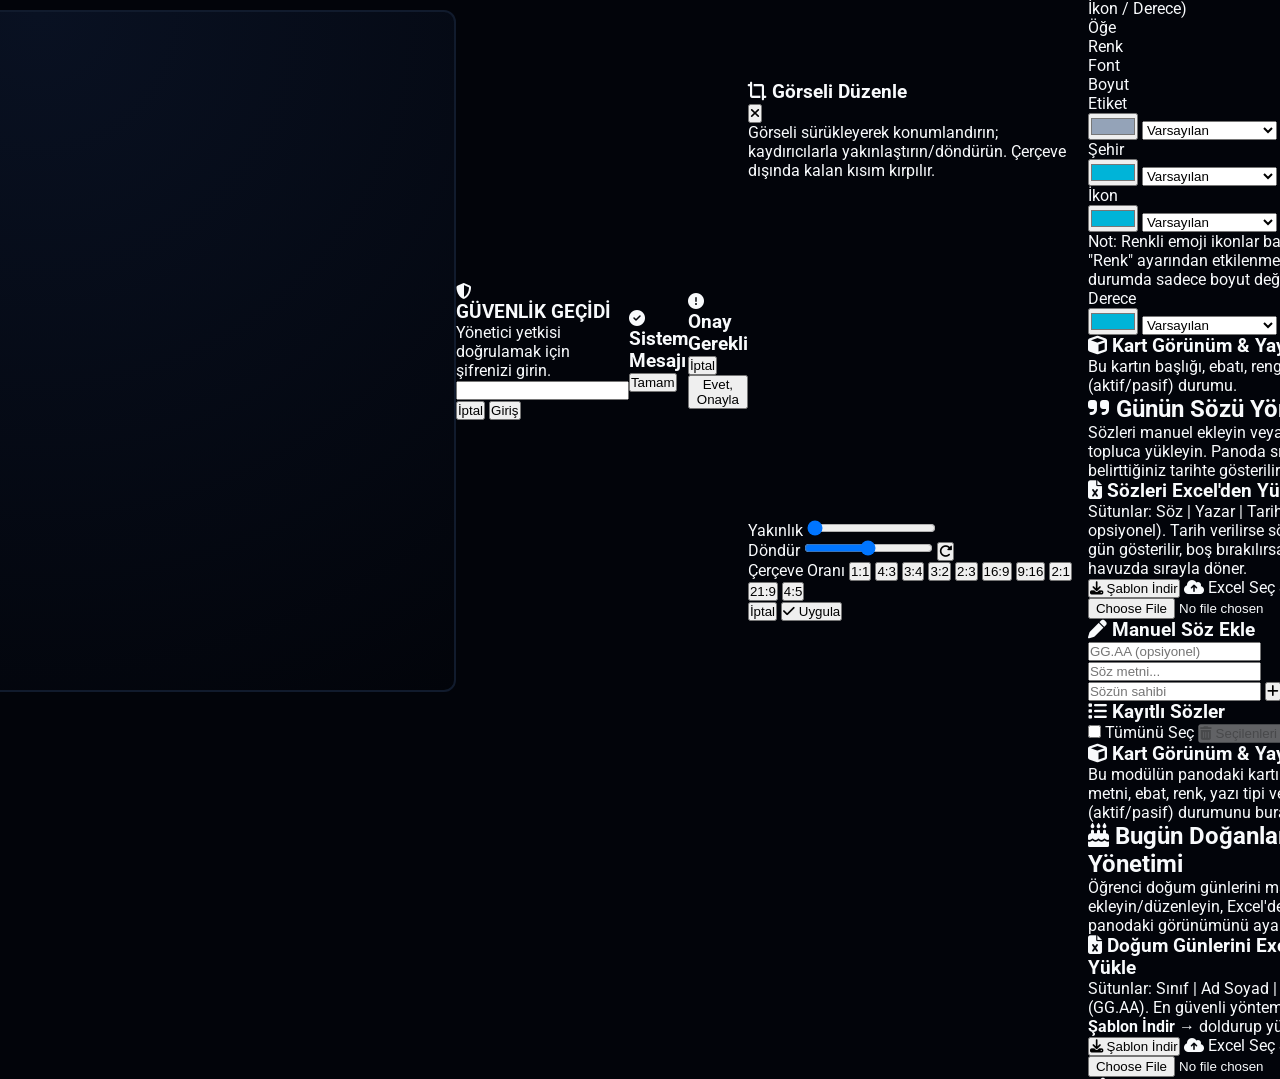
==== commit 7e3dfb0f: "Add files via upload" ====
--- a/index.html
+++ b/index.html
@@ -1,2935 +1,55 @@
 <!DOCTYPE html>
 <html lang="tr">
 <head>
-    <meta charset="UTF-8">
-    <meta name="viewport" content="width=device-width, initial-scale=1.0">
-    <title>2071 Melikşah İlkokulu - Ultra Gelişmiş Dijital Okul Panosu v8.0</title>
-    <!-- Google Fonts & FontAwesome Icons -->
-    <link rel="preconnect" href="https://fonts.googleapis.com">
-    <link rel="preconnect" href="https://fonts.gstatic.com" crossorigin>
-    <link href="https://fonts.googleapis.com/css2?family=Rajdhani:wght@500;600;700&family=Roboto:wght@400;500;700&family=Fira+Code:wght@400;500&family=Poppins:wght@400;600;700&family=Montserrat:wght@400;600;700&family=Oswald:wght@400;500;700&family=Bebas+Neue&display=swap" rel="stylesheet">
-    <link rel="stylesheet" href="https://cdnjs.cloudflare.com/ajax/libs/font-awesome/6.4.0/css/all.min.css">
-    
-    <!-- Excel & Tailwind CSS -->
-    <script src="https://cdnjs.cloudflare.com/ajax/libs/xlsx/0.18.5/xlsx.full.min.js"></script>
-    <script src="https://cdn.tailwindcss.com"></script>
+<meta charset="UTF-8">
+<meta name="viewport" content="width=device-width, initial-scale=1.0">
+<title>Pano</title>
+<style>
+  html,body{margin:0;height:100%;background:#0f0f1a;font-family:system-ui,-apple-system,sans-serif}
+  .wrap{height:100%;display:flex;align-items:center;justify-content:center;color:#8892b0;font-size:.85rem;letter-spacing:.02em}
+</style>
+</head>
+<body>
+<div class="wrap">Yükleniyor…</div>
+<script>
+// ============================================================================
+// GİRİŞ YÖNLENDİRİCİSİ (Router)
+// ----------------------------------------------------------------------------
+// Bu sayfa, panonun kendisini İÇERMEZ. Tek işi: Supabase'teki "display_control"
+// tablosuna bakıp, o an aktif olan panonun (pano49 mu, duyuru panosu mu) gerçek
+// dosyasına YÖNLENDİRMEKTİR. Böylece bu adresi (index.html) nereden/ne zaman
+// açarsanız açın, ekrana gelen sayfa HER ZAMAN o an aktif olan panodur — siz
+// başka bir panoya geçirene kadar.
+//
+// PANO49_TARGET / DUYURU_TARGET: hedef dosyaların, bu index.html'e göre GÖRECELİ
+// yolu. Üçünü de (index.html, pano49.html, duyuru panosu dosyası) AYNI klasöre/
+// repoya yüklerseniz aşağıdaki varsayılanlar doğrudan çalışır.
+// ============================================================================
+(function () {
+  var SUPABASE_URL = "https://lvrwponfyvdxvypeewnw.supabase.co";
+  var ANON_KEY = "eyJhbGciOiJIUzI1NiIsInR5cCI6IkpXVCJ9.eyJpc3MiOiJzdXBhYmFzZSIsInJlZiI6Imx2cndwb25meXZkeHZ5cGVld253Iiwicm9sZSI6ImFub24iLCJpYXQiOjE3ODUxNjM1MDUsImV4cCI6MjEwMDczOTUwNX0.AqsnWHE3nPF_dQ8cxuqBGK_IIyqrK21gLFXgoGrGtls";
+  var PANO49_TARGET = "pano49.html";
+  var DUYURU_TARGET = "pano99.html?ekran=1";
 
-    <!-- Supabase (bulut veri + fotoğraf depolama) -->
-    <script src="https://cdn.jsdelivr.net/npm/@supabase/supabase-js@2"></script>
+  function go(target) {
+    // replace() kullanılır ki geri tuşu bu yükleme sayfasında sonsuz döngüye
+    // girmesin; kullanıcı geri gittiğinde bir önceki GERÇEK sayfaya döner.
+    window.location.replace(target);
+  }
 
-    <script>
-        tailwind.config = {
-            theme: {
-                extend: {
-                    colors: {
-                        cyber: {
-                            bg: '#02040a',
-                            card: '#070b13',
-                            border: '#111b2d',
-                            blue: '#00b4d8',
-                            red: '#d90429',
-                            yellow: '#ffb703',
-                            green: '#38b000',
-                            purple: '#9d4edd'
-                        }
-                    }
-                }
-            }
-        }
-    </script>
-
-    <link rel="stylesheet" href="style.css">
-</head>
-<body class="theme-standard">
-
-    <div class="dashboard-container" id="pano-main-dashboard">
-
-        <!-- Bugün Doğanlar -->
-        <div class="dashboard-card pano-module" id="birthday-dashboard-card" data-module="birthday" style="border-color: rgba(217, 4, 41, 0.3);">
-            <div class="card-header" id="display-birthday-title">BUGÜN DOĞANLAR 🎂</div>
-            <div class="card-body" id="birthday-container-box"></div>
-        </div>
-
-        <!-- Ders Programı Kartı -->
-        <div class="dashboard-card pano-module" id="schedule-dashboard-card" data-module="schedule" style="border-color: rgba(0, 180, 216, 0.3);">
-            <div class="card-header" id="display-schedule-group-title" style="background: linear-gradient(to right, #1d3557, #02040a); border-bottom-color: var(--neon-blue);">SINIFLARIN DERS DURUMLARI</div>
-            <div class="card-body" style="padding: 6px;">
-                <div class="schedule-grid" id="class-schedule-container"></div>
-            </div>
-        </div>
-
-        <!-- Üst Logo / Okul Bilgi Alanı -->
-        <div class="header-bar pano-module" id="brand-dashboard-card" data-module="brand">
-            <div class="school-brand" onclick="tryOpenAdminPanel()" title="Yönetim Paneli (A veya Tıklama)">
-                <div class="brand-zone brand-zone-left" id="brand-zone-left"></div>
-                <div class="brand-zone brand-zone-center" id="brand-zone-center"></div>
-                <div class="brand-zone brand-zone-right" id="brand-zone-right"></div>
-
-                <!-- Konumlandırılacak öğeler (JS ile ilgili bölgeye taşınır) -->
-                <div class="brand-logo" id="brand-logo-box">
-                    <img id="brand-logo-img" class="hidden" alt="Okul Logosu">
-                    <span id="brand-logo-text">M</span>
-                </div>
-                <div id="brand-name-block">
-                    <div class="brand-name" id="display-school-name">2071 MELİKŞAH İLKOKULU</div>
-                    <div class="brand-sub" id="display-brand-sub">Yönetici Paneli için Tıklayın veya 'A' Tuşuna Basın</div>
-                </div>
-            </div>
-        </div>
-
-        <!-- Görsel Medya Slayt Alanı -->
-        <div class="media-slider pano-module" id="media-dashboard-card" data-module="media">
-            <img src="https://images.unsplash.com/photo-1503676260728-1c00da094a0b?q=80&w=1000" class="media-img" id="display-media-img" alt="Okul Görsel">
-            <div class="media-caption" id="display-media-caption">Okulumuzda trafik eğitimi çalışmaları tüm hızıyla devam ediyor!</div>
-        </div>
-
-        <!-- Günün Sözü -->
-        <div class="dashboard-card pano-module" id="quote-dashboard-card" data-module="quote" style="border-color: #1e293b;">
-            <div class="card-header" id="display-quote-title" style="font-size: 9px; padding: 2px 4px; text-align:center;">GÜNÜN SÖZÜ</div>
-            <div class="card-body" style="padding: 6px; text-align: center; justify-content: center;">
-                <div style="font-style: italic; font-size: 11px; color: #f1f5f9; line-height: 1.35;" id="display-quote">"Akıllı kimsenin lisanı kalbindedir. Düşünerek söyler."</div>
-                <div style="font-size: 10px; color: var(--neon-blue); font-weight: bold; margin-top: 3px;" id="display-quote-author">Hz. Ali (r.a.)</div>
-            </div>
-        </div>
-
-        <!-- Belirli Gün & Hava Durumu -->
-        <div class="dashboard-card pano-module" id="specialday-weather-card" data-module="specialday" style="border-color: #1e293b; padding: 4px 8px;">
-            <!-- Bu iki alan (Belirli Gün / Hava Durumu) "Ayın Enleri" kartındaki gibi bağımsız
-                 hücreler olarak yönetilir: yerleşimleri (yatay/dikey) ve aralarındaki ayırıcı
-                 (çizgi/noktalı desen/simge/yok) renderSpecialDayWeatherLayout() tarafından
-                 appConfig.specialDayWidget ayarlarına göre anlık üretilir. -->
-            <div class="specialday-flex sdw-layout-column" id="specialday-weather-flex">
-                <div class="sdw-area" id="specialday-area">
-                    <div style="font-size: 8px; color: var(--text-muted); text-transform: uppercase;" id="display-specialday-title">Belirli Gün / Hafta</div>
-                    <div style="font-weight: bold; font-size: 11px; color: var(--neon-yellow); margin-top: 1px;" id="display-special-day">Belirli Gün Bulunmuyor</div>
-                    <img id="display-special-day-img" class="hidden" alt="" style="max-width:100%; max-height:28px; object-fit:contain; margin-top:2px; display:block;">
-                </div>
-                <div class="sdw-separator sdw-sep-line" id="specialday-separator"></div>
-                <div class="sdw-area" id="weather-area">
-                    <div style="font-size: 8px; color: var(--text-muted);" id="display-weather-label">HAVA DURUMU</div>
-                    <div style="font-size: 13px; font-weight: bold; color: var(--neon-blue);" id="display-weather">
-                        <span id="display-weather-city">Yükleniyor...</span>
-                        <span id="display-weather-temp"></span>
-                        <span id="display-weather-icon"></span>
-                    </div>
-                </div>
-            </div>
-        </div>
-
-        <!-- Günlük Zil Saatleri Tablosu -->
-        <div class="dashboard-card pano-module" id="bellhours-dashboard-card" data-module="bellhours">
-            <div class="card-header" id="display-bellhours-title" style="background: linear-gradient(to right, #451a03, #02040a); border-bottom-color: var(--neon-yellow); font-size: 12px; padding: 4px;">GÜNLÜK ZİL SAATLERİ</div>
-            <div class="card-body" style="padding: 4px;">
-                <table class="lesson-schedule-table">
-                    <thead>
-                        <tr>
-                            <th>Ders</th>
-                            <th>Giriş</th>
-                            <th>Çıkış</th>
-                        </tr>
-                    </thead>
-                    <tbody id="lesson-hours-table-body"></tbody>
-                </table>
-            </div>
-        </div>
-
-        <!-- Duyurular Paneli -->
-        <div class="dashboard-card announcements-box pano-module" id="announcements-dashboard-card" data-module="announcements">
-            <div class="card-header" id="display-announcements-title" style="font-size: 12px; padding: 4px;">DUYURULAR 📢</div>
-            <div class="card-body" style="padding: 6px;">
-                <div class="ann-list" id="display-announcements-list"></div>
-            </div>
-        </div>
-
-        <!-- Saat ve Geri Sayım Kutusu -->
-        <div class="dashboard-card clock-box pano-module" id="clock-dashboard-card" data-module="clock" onclick="toggleFullscreenMode()" title="Tam Ekran Aç/Kapat" style="cursor: pointer;">
-            <div class="clk-date-wrap"><div class="digital-date" id="display-clock-date">Yükleniyor...</div></div>
-            <div class="clk-time-wrap"><div class="digital-clock" id="display-clock-time">00:00:00</div></div>
-            <div class="clk-cd-wrap"><div class="bell-countdown" id="display-bell-countdown">Hesaplanıyor...</div></div>
-        </div>
-
-        <!-- Kayan Yazı -->
-        <div class="dashboard-card marquee-box pano-module" id="marquee-dashboard-card" data-module="marquee">
-            <div class="card-header" id="display-marquee-title">KAYAN YAZI</div>
-            <div class="card-body">
-                <div class="marquee-viewport" id="marquee-viewport">
-                    <div class="marquee-track" id="marquee-track"></div>
-                </div>
-            </div>
-        </div>
-
-        <!-- Ayın Örnekleri -->
-        <div class="dashboard-card pano-module" id="achievements-dashboard-card" data-module="achievements" style="border-color: rgba(0, 180, 216, 0.3);">
-            <div class="card-header" id="display-achievements-title" style="background: linear-gradient(to right, #0077b6, #03045e); border-bottom-color: var(--neon-blue); font-size: 13px; padding: 4px;">AYIN ENLERİ</div>
-            <div class="card-body" style="gap: 10px; padding: 6px;">
-                <!-- Ayın Enleri alanları artık dinamiktir: renderAchievementsCard() appConfig.achievementCategories
-                     listesine göre burada anlık üretilir (istenildiği kadar alan, aralarda ayırıcı ile). -->
-                <div class="achievements-flex ach-layout-column" id="achievements-container"></div>
-            </div>
-        </div>
-
-        <!-- Nöbetçi Öğretmenler Bölümü -->
-        <div class="dashboard-card duty-container pano-module" id="duty-dashboard-card" data-module="duty">
-            <div class="card-header" style="background: linear-gradient(to right, #0a1128, #1c2541); border-bottom-color: var(--neon-blue);"><span id="display-duty-title-text">BUGÜN GÖREVLİ NÖBETÇİ ÖĞRETMENLER</span> (<span id="display-duty-day-name">PAZARTESİ</span>)</div>
-            <div class="card-body" style="padding: 6px;">
-                <!-- Nöbet yerleri artık dinamiktir: kartlar renderActiveDuties() tarafından
-                     appConfig.dutyPositions listesine göre burada anlık üretilir. -->
-                <div class="duty-grid" id="duty-grid-container"></div>
-            </div>
-        </div>
-    </div>
-
-    <!-- YERLEŞİM DÜZENLEYİCİ ARAÇ ÇUBUĞU (canlı sürükle/boyutlandır modunda görünür) -->
-    <div class="pano-edit-toolbar" id="pano-edit-toolbar">
-        <span class="pet-title"><i class="fa-solid fa-arrows-up-down-left-right"></i> Düzenleme Modu</span>
-        <button class="pet-btn-primary" onclick="panoFinishLiveEdit(true)"><i class="fa-solid fa-check"></i> Bitti (Kaydet)</button>
-        <button class="pet-btn-secondary" onclick="panoFinishLiveEdit(false)"><i class="fa-solid fa-rotate-left"></i> Vazgeç</button>
-    </div>
-
-    <!-- SEÇİLİ MODÜL AYAR PANELİ (canlı düzenleme modunda bir modüle tıklanınca açılır) -->
-    <div class="pano-edit-panel" id="pano-edit-panel">
-        <h4 id="pano-edit-panel-header">
-            <i class="fa-solid fa-up-down-left-right" style="font-size:11px;color:#64748b;"></i>
-            <span id="pano-edit-panel-title">Modül</span>
-        </h4>
-        <label>Genişlik (sütun: <span class="pep-value" id="pano-panel-cs-val">12</span>/96)</label>
-        <input type="range" min="1" max="96" id="pano-panel-cs" oninput="panoPanelUpdate()">
-        <label>Yükseklik (satır: <span class="pep-value" id="pano-panel-rs-val">12</span>/64)</label>
-        <input type="range" min="1" max="64" id="pano-panel-rs" oninput="panoPanelUpdate()">
-        <label>Yazı Boyutu: <span class="pep-value" id="pano-panel-fs-val">100</span>%</label>
-        <input type="range" min="40" max="250" id="pano-panel-fs" oninput="panoPanelUpdate()">
-        <label>Modül Başlığı Yüksekliği: <span class="pep-value" id="pano-panel-hh-val">32</span>px</label>
-        <input type="range" min="16" max="120" id="pano-panel-hh" oninput="panoPanelUpdate()">
-        <label>Modül Başlığı Yazı Boyutu: <span class="pep-value" id="pano-panel-hfs-val">15</span>px</label>
-        <input type="range" min="8" max="48" id="pano-panel-hfs" oninput="panoPanelUpdate()">
-    </div>
-
-    <!-- GÜVENLİK PIN SORGULAMA EKRANI -->
-    <div class="fixed inset-0 bg-black/95 z-[10000] hidden flex items-center justify-center backdrop-blur-md" id="pin-prompt-modal">
-        <div class="bg-slate-900 border-2 border-sky-500 rounded-2xl p-8 w-96 text-center shadow-2xl shadow-sky-500/20">
-            <div class="w-16 h-16 bg-sky-500/10 border border-sky-500 rounded-full flex items-center justify-center mx-auto mb-4">
-                <i class="fa-solid fa-shield-halved text-2xl text-sky-500"></i>
-            </div>
-            <h3 class="text-white text-xl font-bold tracking-wide font-sans mb-1">GÜVENLİK GEÇİDİ</h3>
-            <p class="text-xs text-slate-400 mb-6">Yönetici yetkisi doğrulamak için PIN girin.</p>
-            <input type="password" maxlength="4" class="w-40 text-center text-3xl font-mono tracking-widest bg-black border-2 border-slate-700 text-white p-3 rounded-xl focus:border-sky-500 outline-none mb-6" id="pin-prompt-input" onkeydown="handlePinKeyPress(event)">
-            <div class="flex gap-4 justify-center">
-                <button class="px-5 py-2.5 bg-slate-800 text-slate-400 font-bold rounded-xl hover:bg-slate-700 transition" onclick="closePinPrompt()">İptal</button>
-                <button class="px-5 py-2.5 bg-sky-500 text-white font-bold rounded-xl hover:bg-sky-600 transition shadow-lg shadow-sky-500/20" onclick="checkAdminPinCode()">Giriş</button>
-            </div>
-        </div>
-    </div>
-
-    <!-- ÖZEL BİLDİRİM KUTUSU -->
-    <div class="fixed inset-0 bg-black/80 z-[20000] hidden flex items-center justify-center" id="custom-alert-overlay">
-        <div class="bg-slate-900 border-2 border-emerald-500 rounded-2xl p-6 w-[450px] text-center shadow-2xl shadow-emerald-500/10">
-            <div class="w-12 h-12 bg-emerald-500/10 border border-emerald-500 rounded-full flex items-center justify-center mx-auto mb-3">
-                <i class="fa-solid fa-circle-check text-xl text-emerald-500"></i>
-            </div>
-            <h3 class="text-white text-lg font-bold font-sans mb-2" id="custom-alert-title">Sistem Mesajı</h3>
-            <p class="text-sm text-slate-300 mb-6 leading-relaxed" id="custom-alert-message"></p>
-            <button class="px-6 py-2.5 bg-emerald-500 text-white font-bold rounded-xl hover:bg-emerald-600 transition shadow-lg shadow-emerald-500/20 mx-auto block" onclick="closeCustomAlert()">Tamam</button>
-        </div>
-    </div>
-
-    <!-- ÖZEL ONAY MODALI -->
-    <div class="fixed inset-0 bg-black/85 z-[20000] hidden flex items-center justify-center" id="custom-confirm-overlay">
-        <div class="bg-slate-900 border-2 border-red-500 rounded-2xl p-6 w-[450px] text-center shadow-2xl shadow-red-500/15">
-            <div class="w-12 h-12 bg-red-500/10 border border-red-500 rounded-full flex items-center justify-center mx-auto mb-3">
-                <i class="fa-solid fa-circle-exclamation text-xl text-red-500"></i>
-            </div>
-            <h3 class="text-white text-lg font-bold font-sans mb-2" id="custom-confirm-title">Onay Gerekli</h3>
-            <p class="text-sm text-slate-300 mb-6 leading-relaxed" id="custom-confirm-message"></p>
-            <div class="flex gap-4 justify-center">
-                <button class="px-5 py-2.5 bg-slate-800 text-slate-400 font-bold rounded-xl hover:bg-slate-700 transition" id="custom-confirm-cancel-btn">İptal</button>
-                <button class="px-5 py-2.5 bg-red-500 text-white font-bold rounded-xl hover:bg-red-600 transition" id="custom-confirm-ok-btn">Evet, Onayla</button>
-            </div>
-        </div>
-    </div>
-
-    <!-- GÖRSEL DÜZENLEYİCİ (Kırpma / Döndürme / Yerleştirme) — tüm modüllerdeki görsel
-         yüklemeleri bu ortak (paylaşılan) araçtan geçer. -->
-    <div class="fixed inset-0 bg-black/85 z-[21000] hidden flex items-center justify-center p-4" id="image-editor-modal">
-        <div class="bg-slate-900 border border-slate-700 rounded-2xl w-full max-w-lg p-5 space-y-4 shadow-2xl">
-            <div class="flex items-center justify-between">
-                <h3 class="text-white font-bold text-sm flex items-center gap-2"><i class="fa-solid fa-crop-simple text-cyan-400"></i> Görseli Düzenle</h3>
-                <button type="button" onclick="closeImageEditor(false)" class="text-slate-400 hover:text-white"><i class="fa-solid fa-xmark text-lg"></i></button>
-            </div>
-            <p class="text-[10px] text-slate-500 -mt-2">Görseli sürükleyerek konumlandırın; kaydırıcılarla yakınlaştırın/döndürün. Çerçeve dışında kalan kısım kırpılır.</p>
-            <div class="flex justify-center">
-                <div id="ie-viewport" class="relative bg-black overflow-hidden rounded-lg border-2 border-cyan-500/60" style="width:340px; height:340px; touch-action:none; cursor:grab;">
-                    <img id="ie-image" draggable="false" style="position:absolute; left:50%; top:50%; user-select:none; pointer-events:none; max-width:none; max-height:none;">
-                </div>
-            </div>
-            <div class="space-y-2">
-                <div class="flex items-center gap-2">
-                    <span class="text-[10px] uppercase text-slate-500 font-bold w-16 shrink-0">Yakınlık</span>
-                    <input type="range" id="ie-zoom" min="100" max="400" value="100" oninput="ieOnZoomChange(this.value)" class="flex-1 accent-cyan-500">
-                </div>
-                <div class="flex items-center gap-2">
-                    <span class="text-[10px] uppercase text-slate-500 font-bold w-16 shrink-0">Döndür</span>
-                    <input type="range" id="ie-rotate" min="-180" max="180" value="0" oninput="ieOnRotateChange(this.value)" class="flex-1 accent-cyan-500">
-                    <button type="button" onclick="ieRotate90()" title="90° döndür" class="px-2.5 py-1.5 bg-slate-800 hover:bg-slate-700 text-white rounded text-[10px] shrink-0"><i class="fa-solid fa-rotate-right"></i></button>
-                </div>
-                <div class="flex items-center gap-2 flex-wrap">
-                    <span class="text-[10px] uppercase text-slate-500 font-bold">Çerçeve Oranı</span>
-                    <button type="button" data-ratio="1" onclick="ieSetAspect(1,this)" class="ie-aspect-btn px-2.5 py-1 bg-slate-800 hover:bg-cyan-700 text-white text-[10px] rounded">1:1</button>
-                    <button type="button" data-ratio="1.3333" onclick="ieSetAspect(4/3,this)" class="ie-aspect-btn px-2.5 py-1 bg-slate-800 hover:bg-cyan-700 text-white text-[10px] rounded">4:3</button>
-                    <button type="button" data-ratio="0.75" onclick="ieSetAspect(3/4,this)" class="ie-aspect-btn px-2.5 py-1 bg-slate-800 hover:bg-cyan-700 text-white text-[10px] rounded">3:4</button>
-                    <button type="button" data-ratio="1.5" onclick="ieSetAspect(3/2,this)" class="ie-aspect-btn px-2.5 py-1 bg-slate-800 hover:bg-cyan-700 text-white text-[10px] rounded">3:2</button>
-                    <button type="button" data-ratio="0.6667" onclick="ieSetAspect(2/3,this)" class="ie-aspect-btn px-2.5 py-1 bg-slate-800 hover:bg-cyan-700 text-white text-[10px] rounded">2:3</button>
-                    <button type="button" data-ratio="1.7778" onclick="ieSetAspect(16/9,this)" class="ie-aspect-btn px-2.5 py-1 bg-slate-800 hover:bg-cyan-700 text-white text-[10px] rounded">16:9</button>
-                    <button type="button" data-ratio="0.5625" onclick="ieSetAspect(9/16,this)" class="ie-aspect-btn px-2.5 py-1 bg-slate-800 hover:bg-cyan-700 text-white text-[10px] rounded">9:16</button>
-                    <button type="button" data-ratio="2" onclick="ieSetAspect(2/1,this)" class="ie-aspect-btn px-2.5 py-1 bg-slate-800 hover:bg-cyan-700 text-white text-[10px] rounded">2:1</button>
-                    <button type="button" data-ratio="2.3333" onclick="ieSetAspect(21/9,this)" class="ie-aspect-btn px-2.5 py-1 bg-slate-800 hover:bg-cyan-700 text-white text-[10px] rounded">21:9</button>
-                    <button type="button" data-ratio="0.8" onclick="ieSetAspect(4/5,this)" class="ie-aspect-btn px-2.5 py-1 bg-slate-800 hover:bg-cyan-700 text-white text-[10px] rounded">4:5</button>
-                </div>
-            </div>
-            <div class="flex justify-end gap-2 pt-2 border-t border-slate-800">
-                <button type="button" onclick="closeImageEditor(false)" class="px-4 py-2 bg-slate-800 hover:bg-slate-700 text-slate-300 font-bold rounded-lg text-xs">İptal</button>
-                <button type="button" onclick="closeImageEditor(true)" class="px-4 py-2 bg-cyan-600 hover:bg-cyan-700 text-white font-bold rounded-lg text-xs"><i class="fa-solid fa-check"></i> Uygula</button>
-            </div>
-        </div>
-    </div>
-
-    <!-- ULTRA GELİŞMİŞ YÖNETİM MERKEZİ (Dashboard CMS) -->
-    <div class="fixed inset-0 bg-slate-950 z-[9999] hidden flex flex-col p-6 overflow-hidden text-slate-100" id="admin-panel">
-        <div class="flex items-center justify-between border-b border-slate-800 pb-4 mb-5">
-            <div class="flex items-center gap-4">
-                <div class="w-12 h-12 bg-cyan-500/10 border border-cyan-500 rounded-xl flex items-center justify-center text-cyan-400 text-2xl shadow-lg shadow-cyan-500/10">
-                    <i class="fa-solid fa-sliders"></i>
-                </div>
-                <div>
-                    <h1 class="font-sans font-bold text-2xl tracking-wide text-white flex items-center gap-2">
-                        DİJİTAL PANO YÖNETİM MERKEZİ <span class="text-xs bg-cyan-500/20 text-cyan-400 font-mono px-2 py-0.5 rounded">v8.0 ENTERPRISE</span>
-                    </h1>
-                    <p class="text-xs text-slate-400">Pano verilerini Excel ile yedekleyin, haftalık program matrisini ve nöbet planlarını tasarlayın.</p>
-                </div>
-            </div>
-            <div class="flex items-center gap-3">
-                <button class="px-4 py-2 bg-slate-800 hover:bg-slate-700 text-slate-300 font-bold rounded-lg text-sm flex items-center gap-2" onclick="closeAdminPanelWithoutSaving()">
-                    <i class="fa-solid fa-arrow-left"></i> Vazgeç / Kapat
-                </button>
-                <button class="px-5 py-2 bg-emerald-500 hover:bg-emerald-600 text-white font-bold rounded-lg text-sm flex items-center gap-2 shadow-lg shadow-emerald-500/20" onclick="saveAdminChanges()">
-                    <i class="fa-solid fa-floppy-disk"></i> Değişiklikleri Kaydet
-                </button>
-            </div>
-        </div>
-
-        <!-- CMS Arayüzü Ana Gövde -->
-        <div class="flex flex-1 gap-6 overflow-hidden">
-            <!-- Sol Menü / Sidebar -->
-            <div class="w-64 bg-slate-900 border border-slate-800 rounded-xl p-4 flex flex-col overflow-hidden">
-                <div class="space-y-1.5 overflow-y-auto flex-1 pr-1" id="cms-sidebar-links">
-                    <button class="w-full text-left px-4 py-3 bg-cyan-600 text-white font-bold rounded-lg text-sm flex items-center gap-3 transition" onclick="switchTab('tab-dashboard', this)">
-                        <i class="fa-solid fa-chart-line w-5"></i> Kontrol Paneli Özet
-                    </button>
-                    <button class="w-full text-left px-4 py-3 text-slate-400 hover:bg-slate-800 hover:text-white rounded-lg text-sm flex items-center gap-3 transition" onclick="switchTab('tab-general', this)">
-                        <i class="fa-solid fa-school w-5"></i> Kimlik & Güvenlik
-                    </button>
-                    <button class="w-full text-left px-4 py-3 text-slate-400 hover:bg-slate-800 hover:text-white rounded-lg text-sm flex items-center gap-3 transition" onclick="switchTab('tab-excel', this)">
-                        <i class="fa-solid fa-file-excel w-5"></i> Excel Entegrasyonu
-                    </button>
-                    <button class="w-full text-left px-4 py-3 text-slate-400 hover:bg-slate-800 hover:text-white rounded-lg text-sm flex items-center gap-3 transition" onclick="switchTab('tab-schedule', this)">
-                        <i class="fa-solid fa-calendar-days w-5"></i> Haftalık Ders Matrisi
-                    </button>
-                    <button class="w-full text-left px-4 py-3 text-slate-400 hover:bg-slate-800 hover:text-white rounded-lg text-sm flex items-center gap-3 transition" onclick="switchTab('tab-playlist', this)">
-                        <i class="fa-solid fa-images w-5"></i> Görsel Oynatma Listesi
-                    </button>
-                    <button class="w-full text-left px-4 py-3 text-slate-400 hover:bg-slate-800 hover:text-white rounded-lg text-sm flex items-center gap-3 transition" onclick="switchTab('tab-listmanagers', this)">
-                        <i class="fa-solid fa-bullhorn w-5"></i> Duyurular
-                    </button>
-                    <button class="w-full text-left px-4 py-3 text-slate-400 hover:bg-slate-800 hover:text-white rounded-lg text-sm flex items-center gap-3 transition" onclick="switchTab('tab-specialday', this)">
-                        <i class="fa-solid fa-cloud-sun w-5"></i> Belirli Gün & Hava Durumu
-                    </button>
-                    <button class="w-full text-left px-4 py-3 text-slate-400 hover:bg-slate-800 hover:text-white rounded-lg text-sm flex items-center gap-3 transition" onclick="switchTab('tab-quotes', this)">
-                        <i class="fa-solid fa-quote-right w-5"></i> Günün Sözü
-                    </button>
-                    <button class="w-full text-left px-4 py-3 text-slate-400 hover:bg-slate-800 hover:text-white rounded-lg text-sm flex items-center gap-3 transition" onclick="switchTab('tab-birthdays', this)">
-                        <i class="fa-solid fa-cake-candles w-5"></i> Bugün Doğanlar
-                    </button>
-                    <button class="w-full text-left px-4 py-3 text-slate-400 hover:bg-slate-800 hover:text-white rounded-lg text-sm flex items-center gap-3 transition" onclick="switchTab('tab-achievements', this)">
-                        <i class="fa-solid fa-ranking-star w-5"></i> Ayın Enleri
-                    </button>
-                    <button class="w-full text-left px-4 py-3 text-slate-400 hover:bg-slate-800 hover:text-white rounded-lg text-sm flex items-center gap-3 transition" onclick="switchTab('tab-duties', this)">
-                        <i class="fa-solid fa-people-group w-5"></i> Aylık Nöbet Çizelgesi
-                    </button>
-                    <button class="w-full text-left px-4 py-3 text-slate-400 hover:bg-slate-800 hover:text-white rounded-lg text-sm flex items-center gap-3 transition" onclick="switchTab('tab-duty-settings', this)">
-                        <i class="fa-solid fa-shield-halved w-5"></i> Nöbet Modülü Ayarları
-                    </button>
-                    <button class="w-full text-left px-4 py-3 text-slate-400 hover:bg-slate-800 hover:text-white rounded-lg text-sm flex items-center gap-3 transition" onclick="switchTab('tab-hours', this)">
-                        <i class="fa-solid fa-clock w-5"></i> Zil Planlayıcı
-                    </button>
-                    <button class="w-full text-left px-4 py-3 text-slate-400 hover:bg-slate-800 hover:text-white rounded-lg text-sm flex items-center gap-3 transition" onclick="switchTab('tab-clock', this)">
-                        <i class="fa-solid fa-hourglass-half w-5"></i> Saat / Geri Sayım
-                    </button>
-                    <button class="w-full text-left px-4 py-3 text-slate-400 hover:bg-slate-800 hover:text-white rounded-lg text-sm flex items-center gap-3 transition" onclick="switchTab('tab-marquee', this)">
-                        <i class="fa-solid fa-align-left w-5"></i> Kayan Yazı
-                    </button>
-                    <button class="w-full text-left px-4 py-3 text-slate-400 hover:bg-slate-800 hover:text-white rounded-lg text-sm flex items-center gap-3 transition" onclick="switchTab('tab-modules', this)">
-                        <i class="fa-solid fa-cubes w-5"></i> Modül Ayarları
-                    </button>
-                    <button class="w-full text-left px-4 py-3 text-slate-400 hover:bg-slate-800 hover:text-white rounded-lg text-sm flex items-center gap-3 transition" onclick="switchTab('tab-layout', this)">
-                        <i class="fa-solid fa-table-cells w-5"></i> Yerleşim Düzenleyici
-                    </button>
-                    <button class="w-full text-left px-4 py-3 text-slate-400 hover:bg-slate-800 hover:text-white rounded-lg text-sm flex items-center gap-3 transition" onclick="switchTab('tab-theme', this)">
-                        <i class="fa-solid fa-palette w-5"></i> Pano Teması
-                    </button>
-                </div>
-                <div class="pt-4 border-t border-slate-800 text-[10px] text-slate-500 text-center font-mono shrink-0">
-                    IP: LOCALHOST | SYSTEM ONLINE
-                </div>
-            </div>
-
-            <!-- Sağ İçerik Alanı -->
-            <div class="flex-1 bg-slate-900 border border-slate-800 rounded-xl p-6 overflow-y-auto flex flex-col justify-between" id="cms-content-viewport">
-                
-                <!-- TAB 0: CONTROL PANEL -->
-                <div class="tab-content block space-y-6" id="tab-dashboard">
-                    <div class="grid grid-cols-4 gap-4">
-                        <div class="bg-slate-950 p-4 rounded-xl border border-slate-850 flex items-center gap-4">
-                            <div class="w-12 h-12 rounded-lg bg-cyan-500/10 flex items-center justify-center text-cyan-400 text-xl"><i class="fa-solid fa-graduation-cap"></i></div>
-                            <div>
-                                <h4 class="text-2xl font-bold text-white">16</h4>
-                                <p class="text-xs text-slate-400">Aktif Sınıf</p>
-                            </div>
-                        </div>
-                        <div class="bg-slate-950 p-4 rounded-xl border border-slate-850 flex items-center gap-4">
-                            <div class="w-12 h-12 rounded-lg bg-emerald-500/10 flex items-center justify-center text-emerald-400 text-xl"><i class="fa-solid fa-user-shield"></i></div>
-                            <div>
-                                <h4 class="text-2xl font-bold text-white" id="stat-duty-count">25</h4>
-                                <p class="text-xs text-slate-400">Kayıtlı Nöbetçi</p>
-                            </div>
-                        </div>
-                        <div class="bg-slate-950 p-4 rounded-xl border border-slate-850 flex items-center gap-4">
-                            <div class="w-12 h-12 rounded-lg bg-rose-500/10 flex items-center justify-center text-rose-400 text-xl"><i class="fa-solid fa-cake-candles"></i></div>
-                            <div>
-                                <h4 class="text-2xl font-bold text-white" id="stat-birthday-count">0</h4>
-                                <p class="text-xs text-slate-400">Doğum Günü Kaydı</p>
-                            </div>
-                        </div>
-                        <div class="bg-slate-950 p-4 rounded-xl border border-slate-850 flex items-center gap-4">
-                            <div class="w-12 h-12 rounded-lg bg-amber-500/10 flex items-center justify-center text-amber-400 text-xl"><i class="fa-solid fa-bullhorn"></i></div>
-                            <div>
-                                <h4 class="text-2xl font-bold text-white" id="stat-ann-count">0</h4>
-                                <p class="text-xs text-slate-400">Aktif Duyuru</p>
-                            </div>
-                        </div>
-                    </div>
-
-                    <div class="grid grid-cols-3 gap-6">
-                        <div class="col-span-2 bg-slate-950 border border-slate-800 rounded-xl p-5">
-                            <h3 class="text-white font-bold mb-3 flex items-center gap-2"><i class="fa-solid fa-laptop-code text-cyan-400"></i> Akıllı Okul Yönetim Merkezi</h3>
-                            <p class="text-xs text-slate-400 mb-4 leading-relaxed">Pano sistemi kesintisiz ve tam performans çalışmaktadır. Haftalık planlanan tüm ders programları, nöbetçiler ve doğum tarihleri veri tabanında (LocalStorage) saklanır. Excel dosyasını kullanarak tüm verileri topluca güncelleyebilirsiniz.</p>
-                            <div class="flex gap-3">
-                                <button class="px-4 py-2.5 bg-cyan-600 hover:bg-cyan-700 text-white font-bold rounded-lg text-xs" onclick="switchTab('tab-excel', document.querySelector('[onclick*=\'tab-excel\']'))">Excel Yönetimine Git</button>
-                                <button class="px-4 py-2.5 bg-slate-800 hover:bg-slate-700 text-slate-300 font-bold rounded-lg text-xs" onclick="exportDataToJSON()">JSON Sistem Yedeği Al</button>
-                                <button class="px-4 py-2.5 bg-amber-700 hover:bg-amber-600 text-white font-bold rounded-lg text-xs" onclick="document.getElementById('json-restore-input').click()">Yedekten Geri Yükle</button>
-                                <input type="file" id="json-restore-input" accept="application/json,.json" class="hidden" onchange="importDataFromJSONFile(event)">
-                            </div>
-                            <p class="text-[10px] text-slate-500 mt-2">Not: Bu yedek pano ayarlarını/temayı/verileri geri yükler; fotoğrafların kendisi Supabase Storage'da ayrı durur (yedek dosyasında sadece fotoğraf linkleri vardır).</p>
-                        </div>
-                        <div class="bg-slate-950 border border-slate-800 rounded-xl p-5 flex flex-col justify-between">
-                            <h4 class="text-white font-bold flex items-center gap-2 mb-2"><i class="fa-solid fa-circle-check text-emerald-400"></i> Sistem Sağlığı</h4>
-                            <div class="space-y-2 text-xs">
-                                <div class="flex justify-between border-b border-slate-800/50 pb-1.5"><span class="text-slate-400">Open-Meteo API:</span><span class="text-emerald-400 font-bold">Aktif</span></div>
-                                <div class="flex justify-between border-b border-slate-800/50 pb-1.5"><span class="text-slate-400">Hafıza Durumu:</span><span class="text-emerald-400 font-bold">Stabil</span></div>
-                                <div class="flex justify-between"><span class="text-slate-400">Çözünürlük:</span><span class="text-cyan-400 font-mono">16:9 TV</span></div>
-                            </div>
-                        </div>
-                    </div>
-                </div>
-
-                <!-- TAB 1: GENEL VE GÜVENLİK -->
-                <div class="tab-content hidden space-y-6" id="tab-general">
-                    <h2 class="text-lg font-bold text-cyan-400 flex items-center gap-2 border-b border-slate-800 pb-2"><i class="fa-solid fa-school"></i> Okul Tanıtım & Kimlik Verileri</h2>
-                    <div class="grid grid-cols-2 gap-6">
-                        <div class="space-y-4">
-                            <div class="form-group">
-                                <label class="text-xs text-slate-400 block mb-1">Okul Adı (TV Başlığı)</label>
-                                <input type="text" id="input-school-name" class="w-full bg-slate-950 border border-slate-800 rounded-lg p-2.5 text-white text-xs" oninput="handleLiveIdentityPreview()">
-                            </div>
-                            <div class="form-group">
-                                <label class="text-xs text-slate-400 block mb-1">Yönetici Paneli Alt Metni</label>
-                                <input type="text" id="input-brand-sub" placeholder="Yönetici Paneli için Tıklayın veya 'A' Tuşuna Basın" class="w-full bg-slate-950 border border-slate-800 rounded-lg p-2.5 text-white text-xs" oninput="handleLiveIdentityPreview()">
-                                <label class="flex items-center gap-2 mt-2 text-xs text-slate-400 cursor-pointer">
-                                    <input type="checkbox" id="input-brand-sub-visible" class="accent-cyan-500" checked onchange="handleLiveIdentityPreview()">
-                                    Bu metin panoda görünsün
-                                </label>
-                            </div>
-                            <div class="bg-slate-950 border border-slate-800 rounded-xl p-3 text-xs text-slate-400 flex items-center gap-2">
-                                <i class="fa-solid fa-circle-info text-cyan-400"></i>
-                                Günün Özlü Sözü artık soldaki menüden <b class="text-cyan-400">"Günün Sözü"</b> sekmesinde yönetilir.
-                            </div>
-                        </div>
-                        <div class="space-y-4 bg-slate-950 border border-slate-800 p-4 rounded-xl flex flex-col justify-between">
-                            <div>
-                                <h3 class="text-white font-bold mb-2 flex items-center gap-2"><i class="fa-solid fa-key text-rose-500"></i> Panel Koruma Kilidi (PIN)</h3>
-                                <p class="text-xs text-slate-400 mb-4">Öğrencilerin yönetim paneline girmesini engellemek için 4 haneli rakamlardan oluşan bir kilit kodu tanımlayabilirsiniz.</p>
-                                <div class="form-group">
-                                    <label class="text-xs text-slate-400 block mb-1">Giriş Şifresi (PIN)</label>
-                                    <input type="password" id="input-admin-pin" placeholder="Boş bırakırsanız şifresiz açılır" maxlength="4" class="w-40 bg-slate-900 border border-slate-800 rounded-lg p-2.5 text-white text-center font-mono tracking-widest text-lg">
-                                </div>
-                            </div>
-                            <div class="pt-4 border-t border-slate-800 flex gap-2">
-                                <button class="px-3 py-1.5 bg-red-500/10 hover:bg-red-500/25 text-red-400 rounded-lg text-xs font-bold" onclick="resetPanoToDefaults()">Sistemi Fabrika Ayarlarına Döndür</button>
-                            </div>
-                        </div>
-                    </div>
-
-                    <div class="bg-slate-950 border border-slate-800 rounded-xl p-5 space-y-4">
-                        <h3 class="text-white font-bold flex items-center gap-2"><i class="fa-solid fa-image text-cyan-400"></i> Okul Logosu & Boyutlandırma</h3>
-                        <div class="grid grid-cols-3 gap-6 items-start">
-                            <div class="flex flex-col items-center gap-3 bg-slate-900 border border-slate-800 rounded-xl p-4">
-                                <div id="logo-preview-box" class="rounded-full border-2 border-cyan-500/40 overflow-hidden flex items-center justify-center bg-slate-800" style="width:70px;height:70px;">
-                                    <img id="logo-preview-img" class="hidden w-full h-full object-contain" alt="Logo Önizleme">
-                                    <span id="logo-preview-text" class="text-2xl font-bold text-cyan-300">M</span>
-                                </div>
-                                <label class="px-3 py-2 bg-slate-800 hover:bg-slate-700 text-cyan-400 border border-cyan-500/30 font-bold rounded-lg text-xs cursor-pointer flex items-center gap-2">
-                                    <i class="fa-solid fa-upload"></i> Logo Yükle
-                                    <input type="file" id="school-logo-input" accept="image/*" class="hidden" onchange="handleLogoUpload(event)">
-                                </label>
-                                <button class="px-3 py-1.5 bg-red-500/10 hover:bg-red-500/25 text-red-400 rounded-lg text-[10px] font-bold" onclick="removeSchoolLogo()"><i class="fa-solid fa-trash"></i> Logoyu Kaldır</button>
-                            </div>
-                            <div class="form-group">
-                                <label class="text-xs text-slate-400 flex justify-between mb-1">Logo Boyutu <span id="logo-size-value" class="text-cyan-400 font-mono">54px</span></label>
-                                <input type="range" id="input-logo-size" min="30" max="110" value="54" class="w-full accent-cyan-500" oninput="handleLiveIdentityPreview()">
-                            </div>
-                            <div class="form-group">
-                                <label class="text-xs text-slate-400 flex justify-between mb-1">Okul Adı Yazı Boyutu <span id="school-name-size-value" class="text-cyan-400 font-mono">24px</span></label>
-                                <input type="range" id="input-school-name-size" min="14" max="42" value="24" class="w-full accent-cyan-500" oninput="handleLiveIdentityPreview()">
-                            </div>
-                        </div>
-                        <div class="pt-2 border-t border-slate-800 space-y-1.5">
-                            <p class="text-[10px] uppercase text-slate-500 font-bold">Logo Çerçevesi (Saydamlık / Kalınlık / Oran)</p>
-                            <div id="logo-frame-controls"></div>
-                        </div>
-                        <div class="grid grid-cols-2 gap-6 pt-2 border-t border-slate-800">
-                            <div class="form-group">
-                                <label class="text-xs text-slate-400 block mb-1"><i class="fa-solid fa-arrows-left-right text-cyan-400"></i> Logo Konumu</label>
-                                <select id="input-logo-position" class="w-full bg-slate-900 border border-slate-800 rounded-lg p-2.5 text-white text-xs">
-                                    <option value="left">Sol</option>
-                                    <option value="center">Orta</option>
-                                    <option value="right">Sağ</option>
-                                </select>
-                            </div>
-                            <div class="form-group">
-                                <label class="text-xs text-slate-400 block mb-1"><i class="fa-solid fa-arrows-left-right text-cyan-400"></i> Okul Adı Konumu</label>
-                                <select id="input-name-position" class="w-full bg-slate-900 border border-slate-800 rounded-lg p-2.5 text-white text-xs">
-                                    <option value="left">Sol</option>
-                                    <option value="center">Orta</option>
-                                    <option value="right">Sağ</option>
-                                </select>
-                            </div>
-                            <div class="form-group col-span-2">
-                                <label class="text-xs text-slate-400 block mb-1"><i class="fa-solid fa-font text-cyan-400"></i> Okul Adı Yazı Tipi (Font)</label>
-                                <select id="input-name-font" class="w-full bg-slate-900 border border-slate-800 rounded-lg p-2.5 text-white text-xs" onchange="handleLiveIdentityPreview()">
-                                    <option value="'Rajdhani', sans-serif" style="font-family:'Rajdhani', sans-serif;">Rajdhani (Varsayılan)</option>
-                                    <option value="'Roboto', sans-serif" style="font-family:'Roboto', sans-serif;">Roboto</option>
-                                    <option value="'Poppins', sans-serif" style="font-family:'Poppins', sans-serif;">Poppins</option>
-                                    <option value="'Montserrat', sans-serif" style="font-family:'Montserrat', sans-serif;">Montserrat</option>
-                                    <option value="'Oswald', sans-serif" style="font-family:'Oswald', sans-serif;">Oswald</option>
-                                    <option value="'Bebas Neue', sans-serif" style="font-family:'Bebas Neue', sans-serif;">Bebas Neue</option>
-                                    <option value="'Fira Code', monospace" style="font-family:'Fira Code', monospace;">Fira Code</option>
-                                    <option value="Arial, sans-serif" style="font-family:Arial, sans-serif;">Arial</option>
-                                    <option value="'Trebuchet MS', sans-serif" style="font-family:'Trebuchet MS', sans-serif;">Trebuchet MS</option>
-                                    <option value="Tahoma, sans-serif" style="font-family:Tahoma, sans-serif;">Tahoma</option>
-                                    <option value="Impact, sans-serif" style="font-family:Impact, sans-serif;">Impact</option>
-                                    <option value="Georgia, serif" style="font-family:Georgia, serif;">Georgia</option>
-                                    <option value="'Times New Roman', serif" style="font-family:'Times New Roman', serif;">Times New Roman</option>
-                                    <option value="'Courier New', monospace" style="font-family:'Courier New', monospace;">Courier New</option>
-                                    <option value="Verdana, sans-serif" style="font-family:Verdana, sans-serif;">Verdana</option>
-                                </select>
-                            </div>
-                            <div class="form-group">
-                                <label class="text-xs text-slate-400 flex justify-between mb-1">Logoyu Sağa/Sola Kaydır <span id="logo-offset-value" class="text-cyan-400 font-mono">0px</span></label>
-                                <input type="range" id="input-logo-offset" min="-100" max="100" value="0" class="w-full accent-cyan-500" oninput="handleLiveIdentityPreview()">
-                                <p class="text-[10px] text-slate-500 mt-1">Logoyu, seçtiği konumdan bağımsız olarak ince ayar ile sağa/sola kaydırır. İsimle arasındaki boşluğu kapatmak için kullanın.</p>
-                            </div>
-                            <div class="form-group">
-                                <label class="text-xs text-slate-400 flex justify-between mb-1">Okul Adını Sağa/Sola Kaydır <span id="name-offset-value" class="text-cyan-400 font-mono">0px</span></label>
-                                <input type="range" id="input-name-offset" min="-100" max="100" value="0" class="w-full accent-cyan-500" oninput="handleLiveIdentityPreview()">
-                                <p class="text-[10px] text-slate-500 mt-1">Okul adını, seçtiği konumdan bağımsız olarak ince ayar ile sağa/sola kaydırır.</p>
-                            </div>
-                        </div>
-                    </div>
-
-                    <!-- Çerçeve, Arkaplan & Efekt + Canlı Önizleme -->
-                    <div class="bg-slate-950 border border-slate-800 rounded-xl p-5 space-y-4">
-                        <h3 class="text-white font-bold flex items-center gap-2"><i class="fa-solid fa-wand-magic-sparkles text-cyan-400"></i> Çerçeve, Arkaplan & Efekt</h3>
-
-                        <!-- Canlı Önizleme -->
-                        <div>
-                            <label class="text-xs text-slate-400 block mb-2"><i class="fa-solid fa-eye text-cyan-400"></i> Canlı Önizleme</label>
-                            <div class="school-brand" id="brand-live-preview-box" style="cursor: default; pointer-events: none; padding: 10px 14px;">
-                                <div class="brand-zone" style="flex: 0 1 auto; justify-content: flex-start;">
-                                    <div class="brand-logo" id="preview-logo-box2" style="width:54px;height:54px;">
-                                        <img id="preview-logo-img2" class="hidden" alt="Logo Önizleme">
-                                        <span id="preview-logo-text2">M</span>
-                                    </div>
-                                    <div id="preview-name-block2">
-                                        <div class="brand-name" id="preview-brand-name2">2071 MELİKŞAH İLKOKULU</div>
-                                        <div class="brand-sub" id="preview-brand-sub2">Yönetici Paneli için Tıklayın veya 'A' Tuşuna Basın</div>
-                                    </div>
-                                </div>
-                            </div>
-                        </div>
-
-                        <div class="grid grid-cols-3 gap-6 pt-2 border-t border-slate-800">
-                            <div class="form-group">
-                                <label class="text-xs text-slate-400 block mb-1"><i class="fa-solid fa-vector-square text-cyan-400"></i> Çerçeve Stili</label>
-                                <select id="input-brand-border-style" class="w-full bg-slate-900 border border-slate-800 rounded-lg p-2.5 text-white text-xs" onchange="handleLiveIdentityPreview()">
-                                    <option value="solid">Düz Çizgi (Varsayılan)</option>
-                                    <option value="dashed">Kesik Çizgi</option>
-                                    <option value="dotted">Noktalı</option>
-                                    <option value="double">Çift Çizgi</option>
-                                    <option value="none">Çerçeve Yok</option>
-                                </select>
-                            </div>
-                            <div class="form-group">
-                                <label class="text-xs text-slate-400 block mb-1">Çerçeve Rengi</label>
-                                <input type="color" id="input-brand-border-color" value="#00b4d8" class="w-full h-9 bg-slate-900 border border-slate-800 rounded-lg cursor-pointer" oninput="handleLiveIdentityPreview()">
-                            </div>
-                            <div class="form-group">
-                                <label class="text-xs text-slate-400 flex justify-between mb-1">Çerçeve Kalınlığı <span id="brand-border-width-value" class="text-cyan-400 font-mono">2px</span></label>
-                                <input type="range" id="input-brand-border-width" min="0" max="8" value="2" class="w-full accent-cyan-500" oninput="handleLiveIdentityPreview()">
-                            </div>
-                        </div>
-
-                        <div class="grid grid-cols-3 gap-6 pt-2 border-t border-slate-800">
-                            <div class="form-group">
-                                <label class="text-xs text-slate-400 block mb-1"><i class="fa-solid fa-fill-drip text-cyan-400"></i> Arkaplan Türü</label>
-                                <select id="input-brand-bg-type" class="w-full bg-slate-900 border border-slate-800 rounded-lg p-2.5 text-white text-xs" onchange="handleLiveIdentityPreview()">
-                                    <option value="gradient">Degrade (Varsayılan)</option>
-                                    <option value="solid">Düz Renk</option>
-                                    <option value="none">Şeffaf / Yok</option>
-                                </select>
-                            </div>
-                            <div class="form-group">
-                                <label class="text-xs text-slate-400 block mb-1">Arkaplan Rengi 1</label>
-                                <input type="color" id="input-brand-bg-color1" value="#09101f" class="w-full h-9 bg-slate-900 border border-slate-800 rounded-lg cursor-pointer" oninput="handleLiveIdentityPreview()">
-                            </div>
-                            <div class="form-group">
-                                <label class="text-xs text-slate-400 block mb-1">Arkaplan Rengi 2 <span class="text-slate-500">(Degrade için)</span></label>
-                                <input type="color" id="input-brand-bg-color2" value="#0d1b35" class="w-full h-9 bg-slate-900 border border-slate-800 rounded-lg cursor-pointer" oninput="handleLiveIdentityPreview()">
-                            </div>
-                        </div>
-
-                        <div class="grid grid-cols-1 gap-4 pt-2 border-t border-slate-800">
-                            <div class="form-group">
-                                <label class="text-xs text-slate-400 block mb-1"><i class="fa-solid fa-sparkles text-cyan-400"></i> Efekt</label>
-                                <select id="input-brand-effect" class="w-full bg-slate-900 border border-slate-800 rounded-lg p-2.5 text-white text-xs" onchange="handleLiveIdentityPreview()">
-                                    <option value="glow">Neon Parıltı (Varsayılan)</option>
-                                    <option value="shadow">Yumuşak Gölge</option>
-                                    <option value="glass">Cam Görünüm (Glassmorphism)</option>
-                                    <option value="flat">Efektsiz / Düz</option>
-                                </select>
-                            </div>
-                        </div>
-                    </div>
-
-                    <!-- Kart Görünüm & Yayın Ayarları (Modül Ayarları sekmesinden taşındı) -->
-                    <div class="bg-slate-950 border border-slate-800 rounded-xl p-5 space-y-3">
-                        <h3 class="text-white font-bold flex items-center gap-2"><i class="fa-solid fa-cube text-cyan-400"></i> Kart Görünüm & Yayın Ayarları</h3>
-                        <p class="text-[11px] text-slate-500">Bu modülün panodaki kartı için ebat, renk, yazı tipi ve yayın (aktif/pasif) durumunu buradan yönetin.</p>
-                        <div id="module-embed-brand"></div>
-                    </div>
-                </div>
-
-                <!-- TAB 2: EXCEL ENTEGRASYONU -->
-                <div class="tab-content hidden space-y-6" id="tab-excel">
-                    <h2 class="text-lg font-bold text-emerald-400 flex items-center gap-2 border-b border-slate-800 pb-2"><i class="fa-solid fa-file-excel"></i> Excel Entegrasyon ve Yedekleme Arabirimi</h2>
-                    <p class="text-xs text-slate-300 leading-relaxed">Haftalık ders programlarını, gün bazlı nöbetçileri ve öğrenci doğum tarihlerini Excel dosyası ile topluca yükleyebilir veya yedeğini alabilirsiniz.</p>
-                    
-                    <div class="grid grid-cols-2 gap-6">
-                        <div class="bg-slate-950 border border-slate-850 p-5 rounded-xl space-y-4 flex flex-col justify-between">
-                            <div>
-                                <h3 class="text-white font-bold mb-1 flex items-center gap-2"><i class="fa-solid fa-cloud-arrow-down text-emerald-400"></i> Excel Şablonu İndir</h3>
-                                <p class="text-xs text-slate-400">Ders programları ve nöbet planlarını Excel'den topluca yüklemek için uygun formatta şablon indirin.</p>
-                            </div>
-                            <button class="w-full py-3 bg-slate-800 hover:bg-slate-700 text-emerald-400 border border-emerald-500/20 font-bold rounded-lg text-sm flex items-center justify-center gap-2" onclick="downloadExcelTemplate()">
-                                <i class="fa-solid fa-file-arrow-down"></i> Excel Şablonu İndir (.xlsx)
-                            </button>
-                        </div>
-
-                        <div class="bg-slate-950 border border-slate-850 p-5 rounded-xl space-y-4">
-                            <h3 class="text-white font-bold flex items-center gap-2"><i class="fa-solid fa-cloud-arrow-up text-cyan-400"></i> Excel Dosyası Yükle</h3>
-                            <div class="border-2 border-dashed border-slate-800 rounded-xl p-6 text-center hover:border-cyan-500 transition cursor-pointer" onclick="document.getElementById('excel-file-input').click()">
-                                <i class="fa-solid fa-file-excel text-3xl text-slate-500 mb-2"></i>
-                                <p class="text-xs text-slate-300">Dosya seçmek için tıklayın</p>
-                                <p class="text-[10px] text-slate-500 mt-1">.xlsx veya .xls formatlı dosyaları destekler</p>
-                                <input type="file" id="excel-file-input" class="hidden" accept=".xlsx, .xls" onchange="importFromExcel(event)">
-                            </div>
-                        </div>
-                    </div>
-
-                    <div class="bg-slate-950 border border-slate-850 p-5 rounded-xl flex items-center justify-between">
-                        <div>
-                            <h3 class="text-white font-bold">Mevcut Verileri Excel'e Aktar</h3>
-                            <p class="text-xs text-slate-400">Pano üzerinde kayıtlı tüm ders programı, nöbetçi ve doğum günlerini Excel tablosu olarak indirin.</p>
-                        </div>
-                        <button class="px-5 py-3 bg-emerald-600 hover:bg-emerald-700 text-white font-bold rounded-lg text-sm flex items-center gap-2" onclick="exportToExcel()">
-                            <i class="fa-solid fa-download"></i> Verileri Excel'e İndir
-                        </button>
-                    </div>
-                </div>
-
-                <!-- TAB 3: DERS PROGRAMI MATRİSİ (HAFTALIK TOPLU GİRİŞ) -->
-                <div class="tab-content hidden space-y-4" id="tab-schedule">
-                    <div class="flex items-center justify-between border-b border-slate-800 pb-2">
-                        <h2 class="text-lg font-bold text-yellow-400 flex items-center gap-2"><i class="fa-solid fa-table"></i> Haftalık Ders Programı Matrisi</h2>
-                        <span class="text-xs text-slate-400">Sınıf seçip haftalık ders programını manuel düzenleyin veya Excel'den yükleyin.</span>
-                    </div>
-
-                    <!-- Excel Yükleme Alanı (ders programı için) -->
-                    <div class="bg-slate-950 border border-yellow-500/20 p-4 rounded-xl flex items-center justify-between gap-4">
-                        <div>
-                            <h3 class="text-white font-bold text-sm flex items-center gap-2"><i class="fa-solid fa-file-excel text-yellow-400"></i> Ders Programını Excel'den Yükle</h3>
-                            <p class="text-[10px] text-slate-400 mt-0.5">Format: 1. satır başlıklar — Sütunlar: Gün | Ders Saati | Sınıf1 | Sınıf2 | ... şeklinde olmalı. Tüm sınıflar tek seferde yüklenir.</p>
-                        </div>
-                        <div class="flex items-center gap-2">
-                            <label class="px-4 py-2.5 bg-slate-800 hover:bg-slate-700 text-yellow-400 border border-yellow-500/30 font-bold rounded-lg text-xs cursor-pointer flex items-center gap-2">
-                                <i class="fa-solid fa-cloud-arrow-up"></i> Excel Seç & Yükle
-                                <input type="file" id="ders-excel-input" class="hidden" accept=".xlsx,.xls" onchange="dersExcelYukle(event)">
-                            </label>
-                            <button onclick="dersExcelSablonIndir()" class="px-3 py-2.5 bg-slate-800 hover:bg-slate-700 text-yellow-400 border border-yellow-500/20 font-bold rounded-lg text-xs flex items-center gap-1"><i class="fa-solid fa-download"></i> Şablon İndir</button>
-                        </div>
-                    </div>
-                    
-                    <div class="flex items-center gap-2 overflow-x-auto pb-2" id="schedule-class-badge-container"></div>
-
-                    <div class="bg-slate-950 border border-slate-800 rounded-xl p-4 overflow-x-auto">
-                        <div class="flex items-center justify-between mb-4 border-b border-slate-850 pb-2 flex-wrap gap-2">
-                            <h3 class="text-white font-bold text-sm" id="schedule-matrix-title">Sınıf Seçin</h3>
-                            <div class="flex items-center gap-2">
-                                <span class="text-[10px] text-slate-500">Otomatik güncellenir</span>
-                                <button onclick="addLessonPeriod()" class="px-3 py-1.5 bg-yellow-500 hover:bg-yellow-600 text-black font-bold rounded-lg text-[10px] flex items-center gap-1" title="Yeni bir ders saati sütunu ekler (Zil Planlayıcı ile senkron)"><i class="fa-solid fa-plus"></i> Ders Saati Ekle</button>
-                            </div>
-                        </div>
-                        <p class="text-[10px] text-slate-500 mb-3">Sütun başlıklarındaki <i class="fa-solid fa-trash-can"></i> ikonuyla ilgili ders saatini (zil saatiyle birlikte) silebilirsiniz. En az 1 ders saati kalmalıdır.</p>
-
-                        <table class="w-full text-xs text-left border-collapse">
-                            <thead id="weekly-schedule-matrix-head">
-                                <!-- Dinamik sütun başlıkları (bellHours sayısına göre) -->
-                            </thead>
-                            <tbody id="weekly-schedule-matrix-body">
-                                <!-- Dinamik tablo satırları (Pazartesi-Cuma) -->
-                            </tbody>
-                        </table>
-                    </div>
-
-                    <!-- PANO GÖRÜNÜM VE İÇERİK BİÇİMLENDİRME AYARLARI -->
-                    <div class="bg-slate-950 border border-cyan-500/20 rounded-xl p-5 space-y-4">
-                        <div class="flex items-center justify-between border-b border-slate-800 pb-2">
-                            <h3 class="text-white font-bold text-sm flex items-center gap-2"><i class="fa-solid fa-brush text-cyan-400"></i> Pano Görünümü: Biçimlendirme</h3>
-                            <span class="text-[10px] text-slate-500">"Sınıfların Ders Durumları" kutularının renk, hizalama ve yazı ayarları</span>
-                        </div>
-
-                        <!-- Genel Düzen -->
-                        <div class="grid grid-cols-2 gap-3">
-                            <div class="form-group">
-                                <label class="text-[10px] text-slate-400 block mb-1">Sütun Sayısı</label>
-                                <input type="number" id="sbs-columns" min="2" max="8" value="4" class="w-full bg-slate-900 border border-slate-800 rounded-lg p-2 text-white text-xs" oninput="updateScheduleBoardLivePreview()">
-                            </div>
-                            <div class="form-group">
-                                <label class="text-[10px] text-slate-400 block mb-1">Kutular Arası Boşluk (px)</label>
-                                <input type="number" id="sbs-gap" min="0" max="24" value="6" class="w-full bg-slate-900 border border-slate-800 rounded-lg p-2 text-white text-xs" oninput="updateScheduleBoardLivePreview()">
-                            </div>
-                        </div>
-                        <p class="text-[10px] text-slate-500 -mt-2">Sınıf adı ve ders adı için dikey/yatay hizalama ayarları artık aşağıda kendi bölümlerinde ayrı ayrı yapılır.</p>
-
-                        <!-- Kutu Renklendirme -->
-                        <div class="grid grid-cols-2 md:grid-cols-4 gap-3 pt-2 border-t border-slate-800">
-                            <div class="form-group">
-                                <label class="text-[9px] text-slate-400 flex items-center gap-1.5 mb-1">
-                                    <input type="checkbox" id="sbs-box-bg-enabled" onchange="updateScheduleBoardLivePreview()"> Kutu Arka Planı
-                                </label>
-                                <input type="color" id="sbs-box-bg" value="#111b2d" class="w-full h-8 bg-slate-900 border border-slate-800 rounded-lg cursor-pointer" oninput="updateScheduleBoardLivePreview()">
-                            </div>
-                            <div class="form-group">
-                                <label class="text-[9px] text-slate-400 flex items-center gap-1.5 mb-1">
-                                    <input type="checkbox" id="sbs-box-border-enabled" onchange="updateScheduleBoardLivePreview()"> Kutu Kenarlığı
-                                </label>
-                                <input type="color" id="sbs-box-border" value="#111b2d" class="w-full h-8 bg-slate-900 border border-slate-800 rounded-lg cursor-pointer" oninput="updateScheduleBoardLivePreview()">
-                            </div>
-                            <div class="form-group">
-                                <label class="text-[9px] text-slate-400 flex items-center gap-1.5 mb-1">
-                                    <input type="checkbox" id="sbs-active-bg-enabled" onchange="updateScheduleBoardLivePreview()"> Aktif Ders Arka Planı
-                                </label>
-                                <input type="color" id="sbs-active-bg" value="#00b4d8" class="w-full h-8 bg-slate-900 border border-slate-800 rounded-lg cursor-pointer" oninput="updateScheduleBoardLivePreview()">
-                            </div>
-                            <div class="form-group">
-                                <label class="text-[9px] text-slate-400 flex items-center gap-1.5 mb-1">
-                                    <input type="checkbox" id="sbs-active-border-enabled" onchange="updateScheduleBoardLivePreview()"> Aktif Ders Vurgusu
-                                </label>
-                                <input type="color" id="sbs-active-border" value="#00b4d8" class="w-full h-8 bg-slate-900 border border-slate-800 rounded-lg cursor-pointer" oninput="updateScheduleBoardLivePreview()">
-                            </div>
-                            <div class="form-group">
-                                <label class="text-[10px] text-slate-400 block mb-1">Kutu Köşe Yuvarlaklığı (px)</label>
-                                <input type="number" id="sbs-box-radius" min="0" max="24" value="6" class="w-full bg-slate-900 border border-slate-800 rounded-lg p-2 text-white text-xs" oninput="updateScheduleBoardLivePreview()">
-                            </div>
-                        </div>
-
-                        <!-- Sınıf Adı Etiketi -->
-                        <div class="grid grid-cols-2 md:grid-cols-6 gap-3 pt-2 border-t border-slate-800">
-                            <div class="form-group">
-                                <label class="text-[9px] text-slate-400 flex items-center gap-1.5 mb-1">
-                                    <input type="checkbox" id="sbs-name-bg-enabled" onchange="updateScheduleBoardLivePreview()"> Sınıf Adı Arka Planı
-                                </label>
-                                <input type="color" id="sbs-name-bg" value="#09101f" class="w-full h-8 bg-slate-900 border border-slate-800 rounded-lg cursor-pointer" oninput="updateScheduleBoardLivePreview()">
-                            </div>
-                            <div class="form-group">
-                                <label class="text-[9px] text-slate-400 flex items-center gap-1.5 mb-1">
-                                    <input type="checkbox" id="sbs-name-color-enabled" onchange="updateScheduleBoardLivePreview()"> Sınıf Adı Yazı Rengi
-                                </label>
-                                <input type="color" id="sbs-name-color" value="#7dd3fc" class="w-full h-8 bg-slate-900 border border-slate-800 rounded-lg cursor-pointer" oninput="updateScheduleBoardLivePreview()">
-                            </div>
-                            <div class="form-group">
-                                <label class="text-[10px] text-slate-400 block mb-1">Sınıf Adı Yazı Boyutu (px)</label>
-                                <input type="number" id="sbs-name-size" min="8" max="24" value="12" class="w-full bg-slate-900 border border-slate-800 rounded-lg p-2 text-white text-xs" oninput="updateScheduleBoardLivePreview()">
-                            </div>
-                            <div class="form-group">
-                                <label class="text-[10px] text-slate-400 block mb-1">Sınıf Adı Yatay Hizalama</label>
-                                <select id="sbs-name-align" class="w-full bg-slate-900 border border-slate-800 rounded-lg p-2 text-white text-xs" onchange="updateScheduleBoardLivePreview()">
-                                    <option value="left">Sola</option>
-                                    <option value="center" selected>Ortaya</option>
-                                    <option value="right">Sağa</option>
-                                </select>
-                            </div>
-                            <div class="form-group">
-                                <label class="text-[10px] text-slate-400 block mb-1">Sınıf Adı Dikey Hizalama</label>
-                                <select id="sbs-name-valign" class="w-full bg-slate-900 border border-slate-800 rounded-lg p-2 text-white text-xs" onchange="updateScheduleBoardLivePreview()">
-                                    <option value="top" selected>Üste</option>
-                                    <option value="center">Ortaya</option>
-                                    <option value="bottom">Alta</option>
-                                </select>
-                            </div>
-                            <div class="form-group flex items-end pb-1.5">
-                                <label class="text-[10px] text-slate-400 flex items-center gap-1.5">
-                                    <input type="checkbox" id="sbs-name-bold" checked onchange="updateScheduleBoardLivePreview()"> Kalın Yazı
-                                </label>
-                            </div>
-                        </div>
-
-                        <!-- Ders Adı Yazısı -->
-                        <div class="grid grid-cols-2 md:grid-cols-6 gap-3 pt-2 border-t border-slate-800">
-                            <div class="form-group">
-                                <label class="text-[9px] text-slate-400 flex items-center gap-1.5 mb-1">
-                                    <input type="checkbox" id="sbs-lesson-color-enabled" onchange="updateScheduleBoardLivePreview()"> Ders Adı Yazı Rengi
-                                </label>
-                                <input type="color" id="sbs-lesson-color" value="#ffffff" class="w-full h-8 bg-slate-900 border border-slate-800 rounded-lg cursor-pointer" oninput="updateScheduleBoardLivePreview()">
-                            </div>
-                            <div class="form-group">
-                                <label class="text-[10px] text-slate-400 block mb-1">Ders Adı Yazı Boyutu (px)</label>
-                                <input type="number" id="sbs-lesson-size" min="8" max="24" value="12" class="w-full bg-slate-900 border border-slate-800 rounded-lg p-2 text-white text-xs" oninput="updateScheduleBoardLivePreview()">
-                            </div>
-                            <div class="form-group">
-                                <label class="text-[10px] text-slate-400 block mb-1">Ders Adı Font Ailesi</label>
-                                <select id="sbs-lesson-font" class="w-full bg-slate-900 border border-slate-800 rounded-lg p-2 text-white text-xs" onchange="updateScheduleBoardLivePreview()">
-                                    <option value="">Sistem Varsayılanı</option>
-                                    <option value="'Rajdhani', sans-serif">Rajdhani</option>
-                                    <option value="'Roboto', sans-serif">Roboto</option>
-                                    <option value="'Fira Code', monospace">Fira Code</option>
-                                </select>
-                            </div>
-                            <div class="form-group">
-                                <label class="text-[10px] text-slate-400 block mb-1">Ders Adı Yatay Hizalama</label>
-                                <select id="sbs-lesson-align" class="w-full bg-slate-900 border border-slate-800 rounded-lg p-2 text-white text-xs" onchange="updateScheduleBoardLivePreview()">
-                                    <option value="left">Sola</option>
-                                    <option value="center" selected>Ortaya</option>
-                                    <option value="right">Sağa</option>
-                                </select>
-                            </div>
-                            <div class="form-group">
-                                <label class="text-[10px] text-slate-400 block mb-1">Ders Adı Dikey Hizalama</label>
-                                <select id="sbs-lesson-valign" class="w-full bg-slate-900 border border-slate-800 rounded-lg p-2 text-white text-xs" onchange="updateScheduleBoardLivePreview()">
-                                    <option value="top">Üste</option>
-                                    <option value="center">Ortaya</option>
-                                    <option value="bottom" selected>Alta</option>
-                                </select>
-                            </div>
-                            <div class="form-group flex items-end pb-1.5">
-                                <label class="text-[10px] text-slate-400 flex items-center gap-1.5">
-                                    <input type="checkbox" id="sbs-lesson-bold" checked onchange="updateScheduleBoardLivePreview()"> Kalın Yazı
-                                </label>
-                            </div>
-                        </div>
-
-                        <!-- Teneffüs Rengi -->
-                        <div class="grid grid-cols-2 md:grid-cols-4 gap-3 pt-2 border-t border-slate-800">
-                            <div class="form-group">
-                                <label class="text-[9px] text-slate-400 flex items-center gap-1.5 mb-1">
-                                    <input type="checkbox" id="sbs-recess-color-enabled" onchange="updateScheduleBoardLivePreview()"> Teneffüs Yazı Rengi
-                                </label>
-                                <input type="color" id="sbs-recess-color" value="#38b000" class="w-full h-8 bg-slate-900 border border-slate-800 rounded-lg cursor-pointer" oninput="updateScheduleBoardLivePreview()">
-                            </div>
-                        </div>
-
-                        <!-- CANLI ÖNİZLEME -->
-                        <div class="pt-3 border-t border-slate-800">
-                            <h4 class="text-white font-bold text-xs flex items-center gap-2 mb-2"><i class="fa-solid fa-eye text-cyan-400"></i> Canlı Önizleme</h4>
-                            <div class="schedule-grid" id="sbs-live-preview" style="min-height: 90px; background: rgba(2,4,10,0.4); padding: 8px; border-radius: 10px;">
-                                <div class="class-schedule-box active">
-                                    <div class="class-name-wrap"><span class="class-name-badge">1/A</span></div>
-                                    <div class="class-lesson-wrap"><div class="class-lesson-name">Matematik</div></div>
-                                </div>
-                                <div class="class-schedule-box">
-                                    <div class="class-name-wrap"><span class="class-name-badge">2/B</span></div>
-                                    <div class="class-lesson-wrap"><div class="class-lesson-name recess">Teneffüs ⚽</div></div>
-                                </div>
-                                <div class="class-schedule-box">
-                                    <div class="class-name-wrap"><span class="class-name-badge">3/C</span></div>
-                                    <div class="class-lesson-wrap"><div class="class-lesson-name">Türkçe</div></div>
-                                </div>
-                                <div class="class-schedule-box">
-                                    <div class="class-name-wrap"><span class="class-name-badge">4/D</span></div>
-                                    <div class="class-lesson-wrap"><div class="class-lesson-name">Paydos 🏠</div></div>
-                                </div>
-                            </div>
-                        </div>
-
-                        <div class="flex gap-2 pt-2 border-t border-slate-800">
-                            <button class="px-4 py-2 bg-cyan-600 hover:bg-cyan-700 text-white font-bold rounded-lg text-xs flex items-center gap-2" onclick="scheduleBoardStyleSave()"><i class="fa-solid fa-floppy-disk"></i> Kaydet & Panoya Uygula</button>
-                            <button class="px-4 py-2 bg-slate-800 hover:bg-slate-700 text-slate-300 font-bold rounded-lg text-xs flex items-center gap-2" onclick="scheduleBoardStyleReset()"><i class="fa-solid fa-arrow-rotate-left"></i> Varsayılana Sıfırla</button>
-                        </div>
-                    </div>
-
-                    <!-- Kart Görünüm & Yayın Ayarları (Modül Ayarları sekmesinden taşındı) -->
-                    <div class="bg-slate-950 border border-slate-800 rounded-xl p-5 space-y-3">
-                        <h3 class="text-white font-bold text-sm flex items-center gap-2"><i class="fa-solid fa-cube text-cyan-400"></i> Kart Görünüm & Yayın Ayarları</h3>
-                        <p class="text-[11px] text-slate-500">Bu modülün panodaki kartı için başlık metni, ebat, renk, yazı tipi ve yayın (aktif/pasif) durumunu buradan yönetin.</p>
-                        <div id="module-embed-schedule"></div>
-                    </div>
-                </div>
-
-                <!-- TAB 4: GÖRSEL MEDYA OYNATMA LİSTESİ -->
-                <div class="tab-content hidden space-y-6" id="tab-playlist">
-                    <h2 class="text-lg font-bold text-cyan-400 flex items-center gap-2 border-b border-slate-800 pb-2"><i class="fa-solid fa-photo-film"></i> Pano Medya Galerisi Oynatma Listesi</h2>
-                    <div class="grid grid-cols-3 gap-6">
-                        <div class="col-span-2 space-y-4">
-                            <div class="bg-slate-950 border border-slate-800 rounded-xl p-4 space-y-4">
-                                <h3 class="text-white font-bold text-xs uppercase tracking-wider">Medyayı Ekle / Güncelle</h3>
-                                <div class="grid grid-cols-2 gap-4">
-                                    <div class="form-group col-span-2">
-                                        <label class="text-xs text-slate-400 block mb-1">Görsel Adresi (Görsel URL)</label>
-                                        <div class="flex gap-2">
-                                            <input type="text" id="input-media-url" placeholder="https://images.unsplash.com/..." class="flex-1 bg-slate-900 border border-slate-800 rounded-lg p-2.5 text-white text-xs">
-                                            <label class="px-3 py-2 bg-slate-800 hover:bg-slate-700 text-white text-xs rounded-lg cursor-pointer whitespace-nowrap flex items-center gap-1.5">
-                                                <i class="fa-solid fa-upload"></i> Bilgisayardan Yükle
-                                                <input type="file" accept="image/*" class="hidden" onchange="handleMediaFileSelect(this)">
-                                            </label>
-                                        </div>
-                                        <p class="text-[9px] text-slate-500 mt-1">Bir görsel adresi (URL) yapıştırabilir ya da bilgisayarınızdan doğrudan bir fotoğraf yükleyebilirsiniz.</p>
-                                    </div>
-                                    <div class="form-group col-span-2">
-                                        <label class="text-xs text-slate-400 block mb-1">Fotoğraf Açıklama Metni (Altyazı)</label>
-                                        <input type="text" id="input-media-caption" placeholder="Trafik eğitimi çalışmalarımız başladı." class="w-full bg-slate-900 border border-slate-800 rounded-lg p-2.5 text-white text-xs">
-                                    </div>
-                                </div>
-                                <div class="flex justify-end">
-                                    <button id="media-slide-submit-btn" class="px-4 py-2 bg-cyan-600 hover:bg-cyan-700 text-white font-bold rounded-lg text-xs" onclick="addMediaSlide()">Slayda Ekle</button>
-                                </div>
-                            </div>
-                        </div>
-
-                        <div class="bg-slate-950 border border-slate-800 rounded-xl p-4 flex flex-col justify-between">
-                            <h3 class="text-white font-bold text-xs uppercase tracking-wider mb-2">Slayt Listesi</h3>
-                            <div class="flex-1 overflow-y-auto space-y-2 max-h-48" id="admin-media-playlist"></div>
-                        </div>
-                    </div>
-
-                    <!-- ALTYAZI GÖRÜNÜMÜ (tam özelleştirme) -->
-                    <div class="bg-slate-950 border border-slate-800 rounded-xl p-5 space-y-4">
-                        <h3 class="text-white font-bold flex items-center gap-2"><i class="fa-solid fa-closed-captioning text-cyan-400"></i> Altyazı Görünümü</h3>
-
-                        <div>
-                            <label class="text-[10px] uppercase text-slate-500 font-bold block mb-1.5">Hazır Şablon</label>
-                            <div class="flex flex-wrap gap-2">
-                                <button class="px-3 py-1.5 bg-slate-800 hover:bg-cyan-700 text-slate-200 rounded-lg text-xs font-bold" onclick="applyMediaCaptionTemplate('classic')">Klasik</button>
-                                <button class="px-3 py-1.5 bg-slate-800 hover:bg-cyan-700 text-slate-200 rounded-lg text-xs font-bold" onclick="applyMediaCaptionTemplate('glass')">Cam (Glass)</button>
-                                <button class="px-3 py-1.5 bg-slate-800 hover:bg-cyan-700 text-slate-200 rounded-lg text-xs font-bold" onclick="applyMediaCaptionTemplate('banner')">Banner</button>
-                                <button class="px-3 py-1.5 bg-slate-800 hover:bg-cyan-700 text-slate-200 rounded-lg text-xs font-bold" onclick="applyMediaCaptionTemplate('outline')">Anahat</button>
-                            </div>
-                        </div>
-
-                        <div class="grid grid-cols-2 md:grid-cols-4 gap-4 pt-3 border-t border-slate-800">
-                            <div class="form-group">
-                                <label class="text-xs text-slate-400 block mb-1">Arka Plan Rengi</label>
-                                <input type="color" id="mcs-bgcolor" class="w-full h-9 bg-slate-900 border border-slate-800 rounded-lg cursor-pointer" oninput="mediaCaptionStyleOnChange('bgColor', this.value)">
-                            </div>
-                            <div class="form-group">
-                                <label class="text-xs text-slate-400 block mb-1">Arka Plan Saydamlığı: <span id="mcs-bgopacity-val" class="text-cyan-400 font-mono"></span>%</label>
-                                <input type="range" id="mcs-bgopacity" min="0" max="100" class="w-full accent-cyan-500" oninput="document.getElementById('mcs-bgopacity-val').innerText=this.value; mediaCaptionStyleOnChange('bgOpacity', this.value)">
-                            </div>
-                            <div class="form-group">
-                                <label class="text-xs text-slate-400 block mb-1">Yazı Rengi</label>
-                                <input type="color" id="mcs-textcolor" class="w-full h-9 bg-slate-900 border border-slate-800 rounded-lg cursor-pointer" oninput="mediaCaptionStyleOnChange('textColor', this.value)">
-                            </div>
-                            <div class="form-group">
-                                <label class="text-xs text-slate-400 block mb-1">Yazı Tipi</label>
-                                <select id="mcs-font" class="w-full bg-slate-900 border border-slate-800 rounded-lg p-2 text-white text-xs" onchange="mediaCaptionStyleOnChange('fontFamily', this.value)">
-                                    <option value="'Rajdhani', sans-serif" style="font-family:'Rajdhani', sans-serif;">Rajdhani</option>
-                                    <option value="'Roboto', sans-serif" style="font-family:'Roboto', sans-serif;">Roboto</option>
-                                    <option value="'Poppins', sans-serif" style="font-family:'Poppins', sans-serif;">Poppins</option>
-                                    <option value="'Montserrat', sans-serif" style="font-family:'Montserrat', sans-serif;">Montserrat</option>
-                                    <option value="'Oswald', sans-serif" style="font-family:'Oswald', sans-serif;">Oswald</option>
-                                    <option value="'Bebas Neue', sans-serif" style="font-family:'Bebas Neue', sans-serif;">Bebas Neue</option>
-                                    <option value="Arial, sans-serif" style="font-family:Arial, sans-serif;">Arial</option>
-                                    <option value="Georgia, serif" style="font-family:Georgia, serif;">Georgia</option>
-                                </select>
-                            </div>
-                            <div class="form-group">
-                                <label class="text-xs text-slate-400 block mb-1">Yazı Boyutu: <span id="mcs-fontsize-val" class="text-cyan-400 font-mono"></span>px</label>
-                                <input type="range" id="mcs-fontsize" min="10" max="36" class="w-full accent-cyan-500" oninput="document.getElementById('mcs-fontsize-val').innerText=this.value; mediaCaptionStyleOnChange('fontSize', this.value)">
-                            </div>
-                            <div class="form-group">
-                                <label class="text-xs text-slate-400 block mb-1">Yazı Kalınlığı</label>
-                                <select id="mcs-fontweight" class="w-full bg-slate-900 border border-slate-800 rounded-lg p-2 text-white text-xs" onchange="mediaCaptionStyleOnChange('fontWeight', this.value)">
-                                    <option value="400">İnce</option>
-                                    <option value="500">Normal</option>
-                                    <option value="600">Yarı Kalın</option>
-                                    <option value="700">Kalın</option>
-                                    <option value="800">Ekstra Kalın</option>
-                                </select>
-                            </div>
-                            <div class="form-group">
-                                <label class="text-xs text-slate-400 block mb-1">Yazı Hizalama</label>
-                                <select id="mcs-align" class="w-full bg-slate-900 border border-slate-800 rounded-lg p-2 text-white text-xs" onchange="mediaCaptionStyleOnChange('textAlign', this.value)">
-                                    <option value="left">Sol</option>
-                                    <option value="center">Orta</option>
-                                    <option value="right">Sağ</option>
-                                </select>
-                            </div>
-                            <div class="form-group">
-                                <label class="text-xs text-slate-400 block mb-1">Genişlik: <span id="mcs-widthpct-val" class="text-cyan-400 font-mono"></span>%</label>
-                                <input type="range" id="mcs-widthpct" min="20" max="100" class="w-full accent-cyan-500" oninput="document.getElementById('mcs-widthpct-val').innerText=this.value; mediaCaptionStyleOnChange('widthPct', this.value)">
-                            </div>
-                            <div class="form-group">
-                                <label class="text-xs text-slate-400 block mb-1">Yükseklik</label>
-                                <select id="mcs-heightmode" class="w-full bg-slate-900 border border-slate-800 rounded-lg p-2 text-white text-xs" onchange="mediaCaptionStyleOnChange('heightMode', this.value); document.getElementById('mcs-heightpct-row').classList.toggle('hidden', this.value!=='fixed')">
-                                    <option value="auto">Otomatik (içeriğe göre)</option>
-                                    <option value="fixed">Sabit (%)</option>
-                                </select>
-                            </div>
-                            <div class="form-group" id="mcs-heightpct-row">
-                                <label class="text-xs text-slate-400 block mb-1">Sabit Yükseklik: <span id="mcs-heightpct-val" class="text-cyan-400 font-mono"></span>%</label>
-                                <input type="range" id="mcs-heightpct" min="5" max="100" class="w-full accent-cyan-500" oninput="document.getElementById('mcs-heightpct-val').innerText=this.value; mediaCaptionStyleOnChange('heightPct', this.value)">
-                            </div>
-                            <div class="form-group">
-                                <label class="text-xs text-slate-400 block mb-1">İç Boşluk (Padding): <span id="mcs-padding-val" class="text-cyan-400 font-mono"></span>px</label>
-                                <input type="range" id="mcs-padding" min="0" max="40" class="w-full accent-cyan-500" oninput="document.getElementById('mcs-padding-val').innerText=this.value; mediaCaptionStyleOnChange('padding', this.value)">
-                            </div>
-                            <div class="form-group">
-                                <label class="text-xs text-slate-400 block mb-1">Kenarlık Rengi</label>
-                                <input type="color" id="mcs-bordercolor" class="w-full h-9 bg-slate-900 border border-slate-800 rounded-lg cursor-pointer" oninput="mediaCaptionStyleOnChange('borderColor', this.value)">
-                            </div>
-                            <div class="form-group">
-                                <label class="text-xs text-slate-400 block mb-1">Kenarlık Kalınlığı: <span id="mcs-borderwidth-val" class="text-cyan-400 font-mono"></span>px</label>
-                                <input type="range" id="mcs-borderwidth" min="0" max="8" class="w-full accent-cyan-500" oninput="document.getElementById('mcs-borderwidth-val').innerText=this.value; mediaCaptionStyleOnChange('borderWidth', this.value)">
-                            </div>
-                            <div class="form-group">
-                                <label class="text-xs text-slate-400 block mb-1">Köşe Yuvarlama: <span id="mcs-radius-val" class="text-cyan-400 font-mono"></span>px</label>
-                                <input type="range" id="mcs-radius" min="0" max="40" class="w-full accent-cyan-500" oninput="document.getElementById('mcs-radius-val').innerText=this.value; mediaCaptionStyleOnChange('cornerRadius', this.value)">
-                            </div>
-                            <div class="form-group">
-                                <label class="text-xs text-slate-400 block mb-1">Gölge</label>
-                                <select id="mcs-shadow" class="w-full bg-slate-900 border border-slate-800 rounded-lg p-2 text-white text-xs" onchange="mediaCaptionStyleOnChange('shadow', this.value)">
-                                    <option value="none">Yok</option>
-                                    <option value="soft">Hafif</option>
-                                    <option value="strong">Belirgin</option>
-                                </select>
-                            </div>
-                            <div class="form-group">
-                                <label class="text-xs text-slate-400 block mb-1">Ekrandaki Konumu</label>
-                                <select id="mcs-position" class="w-full bg-slate-900 border border-slate-800 rounded-lg p-2 text-white text-xs" onchange="mediaCaptionStyleOnChange('position', this.value); document.getElementById('mcs-free-position-row').classList.toggle('hidden', this.value!=='free')">
-                                    <option value="bottom">Alt</option>
-                                    <option value="top">Üst</option>
-                                    <option value="left">Sol</option>
-                                    <option value="right">Sağ</option>
-                                    <option value="free">Serbest (sürükle/konumlandır)</option>
-                                </select>
-                            </div>
-                            <div class="form-group col-span-2 hidden" id="mcs-free-position-row">
-                                <label class="text-xs text-slate-400 block mb-1">Yatay Konum: <span id="mcs-posx-val" class="text-cyan-400 font-mono"></span>%</label>
-                                <input type="range" id="mcs-posx" min="0" max="100" class="w-full accent-cyan-500" oninput="document.getElementById('mcs-posx-val').innerText=this.value; mediaCaptionStyleOnChange('posXPct', this.value)">
-                                <label class="text-xs text-slate-400 block mb-1 mt-2">Dikey Konum: <span id="mcs-posy-val" class="text-cyan-400 font-mono"></span>%</label>
-                                <input type="range" id="mcs-posy" min="0" max="100" class="w-full accent-cyan-500" oninput="document.getElementById('mcs-posy-val').innerText=this.value; mediaCaptionStyleOnChange('posYPct', this.value)">
-                            </div>
-                        </div>
-                        <p class="text-[10px] text-slate-500">Tüm değişiklikler panoda anında (Yönetim Paneli açıkken bile) görünür ve otomatik kaydedilir.</p>
-                    </div>
-
-                    <!-- Kart Görünüm & Yayın Ayarları (Modül Ayarları sekmesinden taşındı) -->
-                    <div class="bg-slate-950 border border-slate-800 rounded-xl p-5 space-y-3">
-                        <h3 class="text-white font-bold text-sm flex items-center gap-2"><i class="fa-solid fa-cube text-cyan-400"></i> Kart Görünüm & Yayın Ayarları</h3>
-                        <p class="text-[11px] text-slate-500">Bu modülün panodaki kartı için ebat, renk, yazı tipi ve yayın (aktif/pasif) durumunu buradan yönetin.</p>
-                        <div id="module-embed-media"></div>
-                    </div>
-                </div>
-
-                <!-- TAB 5: LİSTELER (DUYURULAR & BELİRLİ GÜNLER) -->
-                <div class="tab-content hidden space-y-6" id="tab-listmanagers">
-                    <div class="flex items-center justify-between border-b border-slate-800 pb-2">
-                        <h2 class="text-lg font-bold text-red-400 flex items-center gap-2"><i class="fa-solid fa-bullhorn"></i> Duyuru Panosu Yönetimi</h2>
-                        <span class="text-xs text-slate-400 max-w-md text-right">Belirli Gün & Hava Durumu ayarları artık ayrı bir sekmeden yönetiliyor.</span>
-                    </div>
-                    <div class="bg-slate-950 border border-slate-800 rounded-xl p-5 space-y-4 flex flex-col justify-between">
-                            <div>
-                                <div class="flex items-center justify-between mb-3">
-                                    <h3 class="text-white font-bold flex items-center gap-2" id="announcement-form-title"><i class="fa-solid fa-bullhorn text-red-500"></i> Duyuru Panosu Yönetimi</h3>
-                                    <button id="announcement-cancel-edit-btn" class="hidden px-3 py-1.5 bg-slate-800 hover:bg-slate-700 text-slate-300 rounded-lg text-xs font-bold" onclick="cancelEditAnnouncement()"><i class="fa-solid fa-xmark"></i> İptal</button>
-                                </div>
-                                <div class="flex gap-2 mb-3">
-                                    <input type="text" id="new-announcement-input" placeholder="Yeni bir duyuru yazın..." class="flex-1 bg-slate-900 border border-slate-850 rounded-lg p-2 text-white text-xs" oninput="updateAnnouncementLivePreview()">
-                                    <button id="announcement-submit-btn" class="px-4 py-2 bg-emerald-500 text-white font-bold rounded-lg text-xs hover:bg-emerald-600" onclick="addAnnouncementToList()"><i class="fa-solid fa-plus"></i></button>
-                                </div>
-
-                                <!-- Duyuru Biçimlendirme Ayarları -->
-                                <div class="grid grid-cols-2 gap-2 mb-2">
-                                    <div class="form-group">
-                                        <label class="text-[9px] text-slate-400 flex items-center gap-1.5 mb-1">
-                                            <input type="checkbox" id="new-announcement-color-enabled" onchange="updateAnnouncementLivePreview()"> Yazı Rengi
-                                        </label>
-                                        <input type="color" id="new-announcement-color" value="#cbd5e1" class="w-full h-8 bg-slate-900 border border-slate-800 rounded-lg cursor-pointer" oninput="updateAnnouncementLivePreview()">
-                                    </div>
-                                    <div class="form-group">
-                                        <label class="text-[9px] text-slate-400 flex items-center gap-1.5 mb-1">
-                                            <input type="checkbox" id="new-announcement-bgcolor-enabled" onchange="updateAnnouncementLivePreview()"> Arka Plan Rengi
-                                        </label>
-                                        <input type="color" id="new-announcement-bgcolor" value="#0f172a" class="w-full h-8 bg-slate-900 border border-slate-800 rounded-lg cursor-pointer" oninput="updateAnnouncementLivePreview()">
-                                    </div>
-                                    <div class="form-group">
-                                        <label class="text-[9px] text-slate-400 block mb-1">Font Ailesi</label>
-                                        <select id="new-announcement-font" class="w-full bg-slate-900 border border-slate-850 rounded-lg p-1.5 text-white text-xs" onchange="updateAnnouncementLivePreview()">
-                                            <option value="">Sistem Varsayılanı</option>
-                                            <option value="'Rajdhani', sans-serif">Rajdhani</option>
-                                            <option value="'Roboto', sans-serif">Roboto</option>
-                                            <option value="'Fira Code', monospace">Fira Code</option>
-                                            <option value="Arial, sans-serif">Arial</option>
-                                            <option value="Georgia, serif">Georgia</option>
-                                            <option value="'Times New Roman', serif">Times New Roman</option>
-                                            <option value="'Courier New', monospace">Courier New</option>
-                                            <option value="'Trebuchet MS', sans-serif">Trebuchet MS</option>
-                                            <option value="'Comic Sans MS', cursive">Comic Sans MS</option>
-                                        </select>
-                                    </div>
-                                    <div class="form-group">
-                                        <label class="text-[9px] text-slate-400 block mb-1">Font Boyutu (px)</label>
-                                        <input type="number" id="new-announcement-fontsize" min="6" max="60" value="11" class="w-full bg-slate-900 border border-slate-850 rounded-lg p-1.5 text-white text-xs" oninput="updateAnnouncementLivePreview()">
-                                    </div>
-                                </div>
-                                <label class="flex items-center gap-2 text-[10px] text-slate-400 mb-3">
-                                    <input type="checkbox" id="new-announcement-bold" onchange="updateAnnouncementLivePreview()"> Kalın (Bold) Yazı
-                                </label>
-
-                                <!-- Canlı Önizleme -->
-                                <div class="text-[10px] text-slate-500 mb-1">Önizleme:</div>
-                                <div class="ann-item bg-black/30 rounded-lg px-2 py-1.5 border border-slate-850" id="announcement-live-preview">
-                                    <i class="fa-solid fa-diamond"></i> <span id="announcement-live-preview-text">Yeni bir duyuru yazın...</span>
-                                </div>
-                            </div>
-                            <div class="border border-slate-850 rounded-lg max-h-48 overflow-y-auto animate-fadeIn" id="admin-announcements-list-wrapper"></div>
-                    </div>
-
-                    <!-- Kart Görünüm & Yayın Ayarları: Duyurular (Modül Ayarları sekmesinden taşındı) -->
-                    <div class="bg-slate-950 border border-slate-800 rounded-xl p-5 space-y-3">
-                        <h3 class="text-white font-bold text-sm flex items-center gap-2"><i class="fa-solid fa-cube text-cyan-400"></i> Kart Görünüm & Yayın Ayarları</h3>
-                        <p class="text-[11px] text-slate-500">Duyuru kartının başlığı, ebatı, rengi ve yayın (aktif/pasif) durumu.</p>
-                        <div id="module-embed-announcements"></div>
-                    </div>
-                </div>
-
-                <!-- TAB: BELİRLİ GÜN & HAVA DURUMU YÖNETİMİ (Duyuru & Belirli Günler sekmesinden ayrıldı) -->
-                <div class="tab-content hidden space-y-6" id="tab-specialday">
-                    <div class="flex items-center justify-between border-b border-slate-800 pb-2">
-                        <h2 class="text-lg font-bold text-yellow-400 flex items-center gap-2"><i class="fa-solid fa-cloud-sun"></i> Belirli Gün & Hava Durumu Yönetimi</h2>
-                        <span class="text-xs text-slate-400 max-w-md text-right">Panodaki tek kartta sırayla dönen belirli gün/hafta metinleri ile canlı hava durumu buradan yönetilir.</span>
-                    </div>
-
-                    <!-- GENEL YERLEŞİM & AYIRICI AYARLARI ("Ayın Enleri" kartındakiyle aynı mantık) -->
-                    <div class="bg-slate-950 border border-slate-800 rounded-xl p-5 space-y-3">
-                        <h3 class="text-white font-bold text-sm flex items-center gap-2"><i class="fa-solid fa-table-cells text-yellow-400"></i> Genel Yerleşim & Ayırıcı</h3>
-                        <p class="text-[11px] text-slate-500">Belirli Gün / Hafta ve Hava Durumu, panoda iki ayrı alan (hücre) gibi gösterilir. Bu alanların üst üste mi (dikey) yoksa yan yana mı (yatay) sıralanacağını ve aralarındaki ayırıcı çizgi/simge/desen seçimini buradan yönetin.</p>
-                        <div class="grid grid-cols-2 md:grid-cols-4 gap-3">
-                            <div class="form-group">
-                                <label class="text-xs text-slate-400 block mb-1">Alan Yerleşimi</label>
-                                <select id="input-sdw-layout" class="w-full bg-slate-900 border border-slate-800 rounded-lg p-2 text-white text-xs">
-                                    <option value="column">Üst Üste (Dikey)</option>
-                                    <option value="row">Yan Yana (Yatay)</option>
-                                </select>
-                            </div>
-                            <div class="form-group">
-                                <label class="text-xs text-slate-400 block mb-1">Ayırıcı Türü</label>
-                                <select id="input-sdw-separator" class="w-full bg-slate-900 border border-slate-800 rounded-lg p-2 text-white text-xs" onchange="toggleSdwSeparatorIconField()">
-                                    <option value="line">Çizgi</option>
-                                    <option value="dots">Noktalı Desen</option>
-                                    <option value="icon">Simge (İkon)</option>
-                                    <option value="none">Yok</option>
-                                </select>
-                            </div>
-                            <div class="form-group" id="sdw-separator-icon-wrapper">
-                                <label class="text-xs text-slate-400 block mb-1">Ayırıcı Simgesi (Font Awesome sınıfı)</label>
-                                <input type="text" id="input-sdw-separator-icon" placeholder="fa-star" class="w-full bg-slate-900 border border-slate-800 rounded-lg p-2 text-white text-xs font-mono">
-                            </div>
-                            <div class="form-group" id="sdw-separator-thickness-wrapper">
-                                <label class="text-xs text-slate-400 block mb-1">Ayırıcı Kalınlığı (px)</label>
-                                <input type="number" id="input-sdw-separator-thickness" min="1" max="20" step="1" value="1" class="w-full bg-slate-900 border border-slate-800 rounded-lg p-2 text-white text-xs">
-                            </div>
-                            <div class="form-group">
-                                <label class="text-xs text-slate-400 block mb-1">Yatay Hizalama</label>
-                                <select id="input-sdw-align-h" class="w-full bg-slate-900 border border-slate-800 rounded-lg p-2 text-white text-xs">
-                                    <option value="left">Sola</option>
-                                    <option value="center">Ortala</option>
-                                    <option value="right">Sağa</option>
-                                </select>
-                            </div>
-                            <div class="form-group">
-                                <label class="text-xs text-slate-400 block mb-1">Dikey Hizalama</label>
-                                <select id="input-sdw-align-v" class="w-full bg-slate-900 border border-slate-800 rounded-lg p-2 text-white text-xs">
-                                    <option value="top">Üste</option>
-                                    <option value="center">Ortala</option>
-                                    <option value="bottom">Alta</option>
-                                </select>
-                            </div>
-                        </div>
-                    </div>
-
-                    <!-- ALAN EFEKTLERİ: her alana (Belirli Gün / Hava Durumu) ayrı ayrı dikkat çekme efekti -->
-                    <div class="bg-slate-950 border border-slate-800 rounded-xl p-5 space-y-3">
-                        <h3 class="text-white font-bold text-sm flex items-center gap-2"><i class="fa-solid fa-wand-magic-sparkles text-yellow-400"></i> Alan Efektleri</h3>
-                        <p class="text-[11px] text-slate-500">Belirli Gün ve Hava Durumu alanlarına ayrı ayrı uygulanabilen dikkat çekme efektleri (parıltı/nabız/çerçeve/kayan ışık vb.).</p>
-                        <div class="grid grid-cols-2 md:grid-cols-4 gap-3 items-end">
-                            <div class="form-group">
-                                <label class="text-xs text-slate-400 block mb-1">Belirli Gün Alanı Efekti</label>
-                                <select id="input-sdw-fx-specialday" class="w-full bg-slate-900 border border-slate-800 rounded-lg p-2 text-white text-xs">
-                                    <option value="none">Yok</option>
-                                    <option value="glow">Sabit Parıltı (Glow)</option>
-                                    <option value="pulse">Nabız Gibi Parıltı</option>
-                                    <option value="border">Yanıp Sönen Çerçeve</option>
-                                    <option value="shine">Kayan Işık (Shine)</option>
-                                </select>
-                            </div>
-                            <div class="form-group">
-                                <label class="text-xs text-slate-400 block mb-1">Efekt Rengi</label>
-                                <input type="color" id="input-sdw-fx-specialday-color" value="#00b4d8" class="w-full h-9 bg-slate-900 border border-slate-800 rounded-lg cursor-pointer">
-                            </div>
-                            <div class="form-group">
-                                <label class="text-xs text-slate-400 block mb-1">Hava Durumu Alanı Efekti</label>
-                                <select id="input-sdw-fx-weather" class="w-full bg-slate-900 border border-slate-800 rounded-lg p-2 text-white text-xs">
-                                    <option value="none">Yok</option>
-                                    <option value="glow">Sabit Parıltı (Glow)</option>
-                                    <option value="pulse">Nabız Gibi Parıltı</option>
-                                    <option value="border">Yanıp Sönen Çerçeve</option>
-                                    <option value="shine">Kayan Işık (Shine)</option>
-                                </select>
-                            </div>
-                            <div class="form-group">
-                                <label class="text-xs text-slate-400 block mb-1">Efekt Rengi</label>
-                                <input type="color" id="input-sdw-fx-weather-color" value="#00b4d8" class="w-full h-9 bg-slate-900 border border-slate-800 rounded-lg cursor-pointer">
-                            </div>
-                        </div>
-                    </div>
-
-                    <div class="bg-slate-950 border border-slate-800 rounded-xl p-5 space-y-4">
-                        <div class="flex items-center justify-between mb-1 flex-wrap gap-2">
-                            <h3 class="text-white font-bold flex items-center gap-2"><i class="fa-solid fa-calendar-day text-yellow-400"></i> Belirli Gün & Haftalar Listesi</h3>
-                            <div class="flex items-center gap-2 flex-wrap">
-                                <button onclick="ozelGunSablonIndir()" class="px-2.5 py-1.5 bg-slate-800 hover:bg-slate-700 text-yellow-400 border border-yellow-500/20 font-bold rounded-lg text-[10px] flex items-center gap-1"><i class="fa-solid fa-download"></i> Şablon</button>
-                                <label class="px-2.5 py-1.5 bg-slate-800 hover:bg-slate-700 text-yellow-400 border border-yellow-500/30 font-bold rounded-lg text-[10px] cursor-pointer flex items-center gap-1">
-                                    <i class="fa-solid fa-cloud-arrow-up"></i> Excel Yükle
-                                    <input type="file" id="specialday-excel-input" class="hidden" accept=".xlsx,.xls" onchange="ozelGunExcelYukle(event)">
-                                </label>
-                                <label class="flex items-center gap-1.5 text-[10px] text-slate-400 cursor-pointer ml-1">
-                                    <input type="checkbox" id="specialday-select-all" onchange="toggleSpecialDaySelectAll(this.checked)"> Tümünü Seç
-                                </label>
-                                <button id="specialday-bulk-delete-btn" class="px-2.5 py-1.5 bg-red-500/10 hover:bg-red-500/20 text-red-400 border border-red-500/20 rounded-lg text-[10px] font-bold disabled:opacity-40 disabled:cursor-not-allowed" onclick="bulkDeleteSpecialDays()" disabled>
-                                    <i class="fa-solid fa-trash-can"></i> Seçilenleri Sil (<span id="specialday-selected-count">0</span>)
-                                </button>
-                            </div>
-                        </div>
-                        <p class="text-[10px] text-slate-400 mb-1">Başlangıç/Bitiş tarihleri opsiyoneldir (GG.AA). Sadece belirli bir gün için tek tarihi Başlangıç alanına girin; bir hafta boyunca göstermek için Başlangıç ve Bitiş tarihlerini birlikte girin.</p>
-                        <div class="flex gap-2">
-                            <input type="text" id="new-specialday-input" placeholder="Örn: 29 Ekim Cumhuriyet Bayramı" class="flex-1 bg-slate-900 border border-slate-850 rounded-lg p-2 text-white text-xs">
-                        </div>
-                        <div class="flex gap-2">
-                            <input type="text" id="new-specialday-start" placeholder="Başlangıç (GG.AA)" class="w-32 bg-slate-900 border border-slate-850 rounded-lg p-2 text-white text-xs text-center font-mono">
-                            <input type="text" id="new-specialday-end" placeholder="Bitiş (GG.AA - opsiyonel)" class="w-36 bg-slate-900 border border-slate-850 rounded-lg p-2 text-white text-xs text-center font-mono">
-                            <button id="specialday-submit-btn" class="flex-1 px-5 py-2 bg-emerald-500 text-white font-bold rounded-lg text-xs hover:bg-emerald-600" onclick="addSpecialDayToList()">Ekle</button>
-                        </div>
-                        <div class="flex items-center gap-2 flex-wrap bg-slate-900/60 border border-slate-850 rounded-lg p-2">
-                            <span class="text-[10px] uppercase text-slate-500 font-bold whitespace-nowrap"><i class="fa-solid fa-paintbrush text-yellow-400"></i> Bu Kayda Özel Biçim</span>
-                            <label class="flex items-center gap-1 cursor-pointer" title="Bu kayıt için özel renk kullan">
-                                <input type="checkbox" id="new-specialday-color-enable" class="w-3.5 h-3.5 accent-cyan-500" onchange="document.getElementById('new-specialday-color').disabled = !this.checked">
-                                <span class="text-[10px] text-slate-400">Renk</span>
-                            </label>
-                            <input type="color" id="new-specialday-color" value="#ffb703" disabled class="w-9 h-8 bg-slate-900 border border-slate-800 rounded cursor-pointer disabled:opacity-40">
-                            <select id="new-specialday-font" class="bg-slate-900 border border-slate-800 rounded-lg p-1.5 text-white text-[10px]">
-                                <option value="">Varsayılan Font</option>
-                                <option value="'Rajdhani', sans-serif">Rajdhani</option>
-                                <option value="'Roboto', sans-serif">Roboto</option>
-                                <option value="'Orbitron', sans-serif">Orbitron</option>
-                                <option value="'Exo 2', sans-serif">Exo 2</option>
-                                <option value="'Share Tech Mono', monospace">Share Tech Mono</option>
-                                <option value="'Oswald', sans-serif">Oswald</option>
-                                <option value="'Nunito', sans-serif">Nunito</option>
-                                <option value="Arial, sans-serif">Arial</option>
-                                <option value="'Times New Roman', serif">Times New Roman</option>
-                                <option value="'Courier New', monospace">Courier New</option>
-                            </select>
-                            <input type="number" id="new-specialday-size" min="6" max="48" placeholder="Boyut (px)" class="w-24 bg-slate-900 border border-slate-800 rounded-lg p-1.5 text-white text-[10px] font-mono">
-                            <span class="text-[9px] text-slate-600">Boş bırakılan alanlar aşağıdaki genel biçimi kullanır.</span>
-                        </div>
-                        <div class="border border-slate-850 rounded-lg max-h-48 overflow-y-auto" id="admin-specialdays-list-wrapper"></div>
-                    </div>
-
-                    <!-- Belirli Gün Metni Biçimlendirme -->
-                    <div class="bg-slate-950 border border-slate-800 rounded-xl p-5 space-y-4">
-                        <h3 class="text-white font-bold text-sm flex items-center gap-2"><i class="fa-solid fa-font text-yellow-400"></i> Belirli Gün Metni Genel Biçimlendirme (Varsayılan)</h3>
-                        <p class="text-[10px] text-slate-500 -mt-2">Yukarıdaki listede özel biçim tanımlanmamış kayıtlar bu ayarları kullanır.</p>
-                        <div class="grid grid-cols-2 gap-4 pt-1 border-t border-slate-800">
-                            <div class="form-group">
-                                <label class="text-xs text-slate-400 block mb-1">Metin Rengi</label>
-                                <input type="color" id="input-specialday-color" value="#ffb703" class="w-full h-9 bg-slate-900 border border-slate-800 rounded-lg cursor-pointer">
-                            </div>
-                            <div class="form-group">
-                                <label class="text-xs text-slate-400 block mb-1">Yazı Boyutu (px)</label>
-                                <input type="number" id="input-specialday-size" min="6" max="48" placeholder="11" class="w-full bg-slate-900 border border-slate-800 rounded-lg p-2.5 text-white text-xs font-mono">
-                            </div>
-                            <div class="form-group col-span-2">
-                                <label class="text-xs text-slate-400 block mb-1">Yazı Tipi (Font)</label>
-                                <select id="input-specialday-font" class="w-full bg-slate-900 border border-slate-800 rounded-lg p-2.5 text-white text-xs">
-                                    <option value="">Varsayılan</option>
-                                    <option value="'Rajdhani', sans-serif">Rajdhani</option>
-                                    <option value="'Roboto', sans-serif">Roboto</option>
-                                    <option value="'Orbitron', sans-serif">Orbitron</option>
-                                    <option value="'Exo 2', sans-serif">Exo 2</option>
-                                    <option value="'Share Tech Mono', monospace">Share Tech Mono</option>
-                                    <option value="'Oswald', sans-serif">Oswald</option>
-                                    <option value="'Nunito', sans-serif">Nunito</option>
-                                    <option value="Arial, sans-serif">Arial</option>
-                                    <option value="'Times New Roman', serif">Times New Roman</option>
-                                    <option value="'Courier New', monospace">Courier New</option>
-                                </select>
-                            </div>
-                        </div>
-                    </div>
-
-                    <!-- Belirli Gün/Hafta Yokken Gösterilecek İçerik -->
-                    <div class="bg-slate-950 border border-slate-800 rounded-xl p-5 space-y-4">
-                        <h3 class="text-white font-bold text-sm flex items-center gap-2"><i class="fa-solid fa-calendar-xmark text-yellow-400"></i> Belirli Gün/Hafta Olmadığı Tarihlerde Gösterilecek</h3>
-                        <p class="text-[10px] text-slate-500 -mt-2">Bugün için aktif bir belirli gün/hafta kaydı yoksa (ve tarihsiz genel bir kayıt da yoksa) bu içerik gösterilir.</p>
-                        <div class="form-group">
-                            <label class="text-xs text-slate-400 block mb-1">Gösterim Türü</label>
-                            <select id="input-specialday-empty-mode" class="w-full bg-slate-900 border border-slate-800 rounded-lg p-2.5 text-white text-xs" onchange="toggleSpecialDayEmptyModeUI()">
-                                <option value="text">Metin</option>
-                                <option value="image">Görsel</option>
-                            </select>
-                        </div>
-                        <div id="specialday-empty-text-wrap" class="form-group">
-                            <label class="text-xs text-slate-400 block mb-1">Liste Boşken Gösterilecek Metin</label>
-                            <input type="text" id="input-specialday-empty-text" placeholder="İyi Dersler Dileriz" class="w-full bg-slate-900 border border-slate-800 rounded-lg p-2.5 text-white text-xs">
-                        </div>
-                        <div id="specialday-empty-image-wrap" class="hidden">
-                            <div class="flex items-center gap-3 bg-slate-900 border border-slate-800 rounded-xl p-3">
-                                <div id="specialday-empty-img-preview-box" class="rounded-lg border border-slate-700 overflow-hidden flex items-center justify-center bg-slate-950 shrink-0" style="width:90px;height:36px;">
-                                    <img id="specialday-empty-img-preview" class="hidden w-full h-full object-contain" alt="Önizleme">
-                                    <span id="specialday-empty-img-preview-empty" class="text-[9px] text-slate-600">Görsel Yok</span>
-                                </div>
-                                <div class="flex flex-col gap-1.5">
-                                    <label class="px-3 py-1.5 bg-slate-800 hover:bg-slate-700 text-yellow-400 border border-yellow-500/30 font-bold rounded-lg text-[10px] cursor-pointer flex items-center gap-2 w-fit">
-                                        <i class="fa-solid fa-upload"></i> Görsel Yükle
-                                        <input type="file" id="specialday-empty-img-input" accept="image/*" class="hidden" onchange="handleSpecialDayEmptyImageUpload(event)">
-                                    </label>
-                                    <button type="button" class="px-3 py-1.5 bg-red-500/10 hover:bg-red-500/25 text-red-400 rounded-lg text-[10px] font-bold w-fit" onclick="removeSpecialDayEmptyImage()"><i class="fa-solid fa-trash"></i> Görseli Kaldır</button>
-                                </div>
-                            </div>
-                        </div>
-                    </div>
-
-                    <!-- Hava Durumu Ayarları -->
-                    <div class="bg-slate-950 border border-slate-800 rounded-xl p-5 space-y-4">
-                        <div class="flex items-center justify-between">
-                            <h3 class="text-white font-bold text-sm flex items-center gap-2"><i class="fa-solid fa-cloud-sun-rain text-cyan-400"></i> Hava Durumu Ayarları</h3>
-                            <button onclick="fetchLiveWeather()" class="px-3 py-1.5 bg-slate-800 hover:bg-slate-700 text-cyan-400 border border-cyan-500/20 font-bold rounded-lg text-[10px] flex items-center gap-1.5"><i class="fa-solid fa-rotate"></i> Şimdi Test Et</button>
-                        </div>
-                        <p class="text-[11px] text-slate-500">Hava durumu, Open-Meteo servisinden şehrin enlem/boylam koordinatlarına göre canlı olarak çekilir.</p>
-                        <div class="bg-cyan-500/5 border border-cyan-500/20 rounded-lg p-2.5 text-[10px] text-cyan-300 flex items-start gap-2">
-                            <i class="fa-solid fa-circle-info mt-0.5"></i>
-                            <span>İkon artık hava durumuna (güneşli/bulutlu/yağmurlu/karlı/fırtınalı vb.) ve gece/gündüze göre <b>otomatik</b> değişir. Aşağıdaki ikon alanları yalnızca hava kodu okunamadığında (yedek) veya bağlantı hatasında kullanılır.</span>
-                        </div>
-                        <div class="grid grid-cols-3 gap-4">
-                            <div class="form-group">
-                                <label class="text-xs text-slate-400 block mb-1">Şehir Adı</label>
-                                <input type="text" id="input-weather-city" placeholder="Muş" class="w-full bg-slate-900 border border-slate-800 rounded-lg p-2.5 text-white text-xs">
-                            </div>
-                            <div class="form-group">
-                                <label class="text-xs text-slate-400 block mb-1">Enlem (Latitude)</label>
-                                <input type="text" id="input-weather-lat" placeholder="38.73" class="w-full bg-slate-900 border border-slate-800 rounded-lg p-2.5 text-white text-xs font-mono">
-                            </div>
-                            <div class="form-group">
-                                <label class="text-xs text-slate-400 block mb-1">Boylam (Longitude)</label>
-                                <input type="text" id="input-weather-lng" placeholder="41.49" class="w-full bg-slate-900 border border-slate-800 rounded-lg p-2.5 text-white text-xs font-mono">
-                            </div>
-                        </div>
-                        <p class="text-[10px] text-slate-500 -mt-1">Koordinatları bilmiyorsanız <a href="https://www.latlong.net/" target="_blank" rel="noopener" class="text-cyan-400 underline">latlong.net</a> gibi bir siteden şehrinizin enlem/boylamını bulabilirsiniz.</p>
-                        <div class="grid grid-cols-3 gap-4 pt-2 border-t border-slate-800">
-                            <div class="form-group">
-                                <label class="text-xs text-slate-400 block mb-1">"HAVA DURUMU" Etiketi</label>
-                                <input type="text" id="input-weather-label" placeholder="HAVA DURUMU" class="w-full bg-slate-900 border border-slate-800 rounded-lg p-2.5 text-white text-xs">
-                            </div>
-                            <div class="form-group">
-                                <label class="text-xs text-slate-400 block mb-1">Yedek İkon (kod alınamazsa)</label>
-                                <input type="text" id="input-weather-icon" placeholder="🌤️" maxlength="4" class="w-full bg-slate-900 border border-slate-800 rounded-lg p-2.5 text-white text-xs text-center">
-                            </div>
-                            <div class="form-group">
-                                <label class="text-xs text-slate-400 block mb-1">Bağlantı Hatası İkonu</label>
-                                <input type="text" id="input-weather-error-icon" placeholder="⛅" maxlength="4" class="w-full bg-slate-900 border border-slate-800 rounded-lg p-2.5 text-white text-xs text-center">
-                            </div>
-                        </div>
-
-                        <div class="pt-3 border-t border-slate-800 space-y-2">
-                            <p class="text-[10px] uppercase text-slate-500 font-bold flex items-center gap-1.5"><i class="fa-solid fa-palette text-cyan-400"></i> Ayrı Biçimlendirme (Etiket / Şehir / İkon / Derece)</p>
-                            <div class="hidden md:grid grid-cols-12 gap-2 text-[9px] uppercase text-slate-600 font-bold px-1">
-                                <div class="col-span-2">Öğe</div>
-                                <div class="col-span-2">Renk</div>
-                                <div class="col-span-6">Font</div>
-                                <div class="col-span-2">Boyut</div>
-                            </div>
-
-                            <div class="grid grid-cols-12 gap-2 items-center">
-                                <div class="col-span-12 md:col-span-2 text-xs text-slate-300 font-bold">Etiket</div>
-                                <input type="color" id="input-weather-label-color" value="#94a3b8" class="col-span-3 md:col-span-2 h-9 bg-slate-900 border border-slate-800 rounded-lg cursor-pointer">
-                                <select id="input-weather-label-font" class="col-span-9 md:col-span-6 bg-slate-900 border border-slate-800 rounded-lg p-2 text-white text-xs">
-                                    <option value="">Varsayılan</option>
-                                    <option value="'Rajdhani', sans-serif">Rajdhani</option>
-                                    <option value="'Roboto', sans-serif">Roboto</option>
-                                    <option value="'Orbitron', sans-serif">Orbitron</option>
-                                    <option value="'Exo 2', sans-serif">Exo 2</option>
-                                    <option value="'Share Tech Mono', monospace">Share Tech Mono</option>
-                                    <option value="'Oswald', sans-serif">Oswald</option>
-                                    <option value="'Nunito', sans-serif">Nunito</option>
-                                    <option value="Arial, sans-serif">Arial</option>
-                                    <option value="'Times New Roman', serif">Times New Roman</option>
-                                    <option value="'Courier New', monospace">Courier New</option>
-                                </select>
-                                <input type="number" id="input-weather-label-size" min="6" max="48" placeholder="8" class="col-span-12 md:col-span-2 bg-slate-900 border border-slate-800 rounded-lg p-2 text-white text-xs font-mono">
-                            </div>
-
-                            <div class="grid grid-cols-12 gap-2 items-center">
-                                <div class="col-span-12 md:col-span-2 text-xs text-slate-300 font-bold">Şehir</div>
-                                <input type="color" id="input-weather-city-color" value="#00b4d8" class="col-span-3 md:col-span-2 h-9 bg-slate-900 border border-slate-800 rounded-lg cursor-pointer">
-                                <select id="input-weather-city-font" class="col-span-9 md:col-span-6 bg-slate-900 border border-slate-800 rounded-lg p-2 text-white text-xs">
-                                    <option value="">Varsayılan</option>
-                                    <option value="'Rajdhani', sans-serif">Rajdhani</option>
-                                    <option value="'Roboto', sans-serif">Roboto</option>
-                                    <option value="'Orbitron', sans-serif">Orbitron</option>
-                                    <option value="'Exo 2', sans-serif">Exo 2</option>
-                                    <option value="'Share Tech Mono', monospace">Share Tech Mono</option>
-                                    <option value="'Oswald', sans-serif">Oswald</option>
-                                    <option value="'Nunito', sans-serif">Nunito</option>
-                                    <option value="Arial, sans-serif">Arial</option>
-                                    <option value="'Times New Roman', serif">Times New Roman</option>
-                                    <option value="'Courier New', monospace">Courier New</option>
-                                </select>
-                                <input type="number" id="input-weather-city-size" min="6" max="48" placeholder="13" class="col-span-12 md:col-span-2 bg-slate-900 border border-slate-800 rounded-lg p-2 text-white text-xs font-mono">
-                            </div>
-
-                            <div class="grid grid-cols-12 gap-2 items-center">
-                                <div class="col-span-12 md:col-span-2 text-xs text-slate-300 font-bold">İkon</div>
-                                <input type="color" id="input-weather-icon-color" value="#00b4d8" class="col-span-3 md:col-span-2 h-9 bg-slate-900 border border-slate-800 rounded-lg cursor-pointer">
-                                <select id="input-weather-icon-font" class="col-span-9 md:col-span-6 bg-slate-900 border border-slate-800 rounded-lg p-2 text-white text-xs">
-                                    <option value="">Varsayılan</option>
-                                    <option value="'Rajdhani', sans-serif">Rajdhani</option>
-                                    <option value="'Roboto', sans-serif">Roboto</option>
-                                    <option value="'Orbitron', sans-serif">Orbitron</option>
-                                    <option value="'Exo 2', sans-serif">Exo 2</option>
-                                    <option value="'Share Tech Mono', monospace">Share Tech Mono</option>
-                                    <option value="'Oswald', sans-serif">Oswald</option>
-                                    <option value="'Nunito', sans-serif">Nunito</option>
-                                    <option value="Arial, sans-serif">Arial</option>
-                                    <option value="'Times New Roman', serif">Times New Roman</option>
-                                    <option value="'Courier New', monospace">Courier New</option>
-                                </select>
-                                <input type="number" id="input-weather-icon-size" min="6" max="48" placeholder="13" class="col-span-12 md:col-span-2 bg-slate-900 border border-slate-800 rounded-lg p-2 text-white text-xs font-mono">
-                            </div>
-                            <p class="text-[9px] text-slate-600 -mt-1 ml-1">Not: Renkli emoji ikonlar bazı cihazlarda "Renk" ayarından etkilenmeyebilir; bu durumda sadece boyut değişir.</p>
-
-                            <div class="grid grid-cols-12 gap-2 items-center">
-                                <div class="col-span-12 md:col-span-2 text-xs text-slate-300 font-bold">Derece</div>
-                                <input type="color" id="input-weather-temp-color" value="#00b4d8" class="col-span-3 md:col-span-2 h-9 bg-slate-900 border border-slate-800 rounded-lg cursor-pointer">
-                                <select id="input-weather-temp-font" class="col-span-9 md:col-span-6 bg-slate-900 border border-slate-800 rounded-lg p-2 text-white text-xs">
-                                    <option value="">Varsayılan</option>
-                                    <option value="'Rajdhani', sans-serif">Rajdhani</option>
-                                    <option value="'Roboto', sans-serif">Roboto</option>
-                                    <option value="'Orbitron', sans-serif">Orbitron</option>
-                                    <option value="'Exo 2', sans-serif">Exo 2</option>
-                                    <option value="'Share Tech Mono', monospace">Share Tech Mono</option>
-                                    <option value="'Oswald', sans-serif">Oswald</option>
-                                    <option value="'Nunito', sans-serif">Nunito</option>
-                                    <option value="Arial, sans-serif">Arial</option>
-                                    <option value="'Times New Roman', serif">Times New Roman</option>
-                                    <option value="'Courier New', monospace">Courier New</option>
-                                </select>
-                                <input type="number" id="input-weather-temp-size" min="6" max="48" placeholder="13" class="col-span-12 md:col-span-2 bg-slate-900 border border-slate-800 rounded-lg p-2 text-white text-xs font-mono">
-                            </div>
-                        </div>
-                    </div>
-
-                    <!-- Kart Görünüm & Yayın Ayarları (Modül Ayarları sekmesinden taşındı) -->
-                    <div class="bg-slate-950 border border-slate-800 rounded-xl p-5 space-y-3">
-                        <h3 class="text-white font-bold text-sm flex items-center gap-2"><i class="fa-solid fa-cube text-cyan-400"></i> Kart Görünüm & Yayın Ayarları</h3>
-                        <p class="text-[11px] text-slate-500">Bu kartın başlığı, ebatı, rengi ve yayın (aktif/pasif) durumu.</p>
-                        <div id="module-embed-specialday"></div>
-                    </div>
-                </div>
-
-                <!-- TAB: GÜNÜN SÖZÜ YÖNETİMİ -->
-                <div class="tab-content hidden space-y-4" id="tab-quotes">
-                    <div class="flex items-center justify-between border-b border-slate-800 pb-2">
-                        <h2 class="text-lg font-bold text-purple-400 flex items-center gap-2"><i class="fa-solid fa-quote-right"></i> Günün Sözü Yönetimi</h2>
-                        <span class="text-xs text-slate-400">Sözleri manuel ekleyin veya Excel'den topluca yükleyin. Panoda sırayla veya belirttiğiniz tarihte gösterilir.</span>
-                    </div>
-
-                    <!-- Excel Yükleme Alanı (günün sözü için) -->
-                    <div class="bg-slate-950 border border-purple-500/20 p-4 rounded-xl flex items-center justify-between gap-4">
-                        <div>
-                            <h3 class="text-white font-bold text-sm flex items-center gap-2"><i class="fa-solid fa-file-excel text-purple-400"></i> Sözleri Excel'den Yükle</h3>
-                            <p class="text-[10px] text-slate-400 mt-0.5">Sütunlar: Söz | Yazar | Tarih (GG.AA - opsiyonel). Tarih verilirse söz sadece o gün gösterilir, boş bırakılırsa genel havuzda sırayla döner.</p>
-                        </div>
-                        <div class="flex items-center gap-2">
-                            <button onclick="sozSablonIndir()" class="px-3 py-2.5 bg-slate-800 hover:bg-slate-700 text-purple-400 border border-purple-500/20 font-bold rounded-lg text-xs flex items-center gap-1"><i class="fa-solid fa-download"></i> Şablon İndir</button>
-                            <label class="px-4 py-2.5 bg-slate-800 hover:bg-slate-700 text-purple-400 border border-purple-500/30 font-bold rounded-lg text-xs cursor-pointer flex items-center gap-2">
-                                <i class="fa-solid fa-cloud-arrow-up"></i> Excel Seç & Yükle
-                                <input type="file" id="soz-excel-input" class="hidden" accept=".xlsx,.xls" onchange="sozExcelYukle(event)">
-                            </label>
-                        </div>
-                    </div>
-
-                    <!-- Manuel Ekleme -->
-                    <div class="bg-slate-950 border border-slate-800 rounded-xl p-5 space-y-4">
-                        <h3 class="text-white font-bold flex items-center gap-2 mb-1"><i class="fa-solid fa-pen text-cyan-400"></i> Manuel Söz Ekle</h3>
-                        <div class="flex gap-2">
-                            <input type="text" id="new-quote-date" placeholder="GG.AA (opsiyonel)" class="w-32 bg-slate-900 border border-slate-850 rounded-lg p-2 text-white text-xs text-center font-mono">
-                            <input type="text" id="new-quote-text" placeholder="Söz metni..." class="flex-1 bg-slate-900 border border-slate-850 rounded-lg p-2 text-white text-xs">
-                            <input type="text" id="new-quote-author" placeholder="Sözün sahibi" class="w-52 bg-slate-900 border border-slate-850 rounded-lg p-2 text-white text-xs">
-                            <button id="quote-submit-btn" class="px-4 py-2 bg-emerald-500 text-white font-bold rounded-lg text-xs hover:bg-emerald-600" onclick="addQuoteToList()"><i class="fa-solid fa-plus"></i></button>
-                        </div>
-                    </div>
-
-                    <!-- Söz Listesi -->
-                    <div class="bg-slate-950 border border-slate-800 rounded-xl p-5 space-y-3">
-                        <div class="flex items-center justify-between flex-wrap gap-2">
-                            <h3 class="text-white font-bold flex items-center gap-2"><i class="fa-solid fa-list text-purple-400"></i> Kayıtlı Sözler</h3>
-                            <div class="flex items-center gap-3">
-                                <label class="flex items-center gap-1.5 text-[10px] text-slate-400 cursor-pointer">
-                                    <input type="checkbox" id="quote-select-all" onchange="toggleQuoteSelectAll(this.checked)"> Tümünü Seç
-                                </label>
-                                <button id="quote-bulk-delete-btn" class="px-3 py-1.5 bg-red-500/10 hover:bg-red-500/20 text-red-400 border border-red-500/20 rounded-lg text-xs font-bold disabled:opacity-40 disabled:cursor-not-allowed" onclick="bulkDeleteQuotes()" disabled>
-                                    <i class="fa-solid fa-trash-can"></i> Seçilenleri Sil (<span id="quote-selected-count">0</span>)
-                                </button>
-                            </div>
-                        </div>
-                        <div class="border border-slate-850 rounded-lg max-h-72 overflow-y-auto" id="admin-quotes-list-wrapper"></div>
-                    </div>
-
-                    <!-- Kart Görünüm & Yayın Ayarları (Modül Ayarları sekmesinden taşındı) -->
-                    <div class="bg-slate-950 border border-slate-800 rounded-xl p-5 space-y-3">
-                        <h3 class="text-white font-bold text-sm flex items-center gap-2"><i class="fa-solid fa-cube text-cyan-400"></i> Kart Görünüm & Yayın Ayarları</h3>
-                        <p class="text-[11px] text-slate-500">Bu modülün panodaki kartı için başlık metni, ebat, renk, yazı tipi ve yayın (aktif/pasif) durumunu buradan yönetin.</p>
-                        <div id="module-embed-quote"></div>
-                    </div>
-                </div>
-
-                <!-- TAB: BUGÜN DOĞANLAR (DOĞUM GÜNÜ) YÖNETİMİ -->
-                <div class="tab-content hidden space-y-4" id="tab-birthdays">
-                    <div class="flex items-center justify-between border-b border-slate-800 pb-2">
-                        <h2 class="text-lg font-bold text-rose-400 flex items-center gap-2"><i class="fa-solid fa-cake-candles"></i> Bugün Doğanlar Yönetimi</h2>
-                        <span class="text-xs text-slate-400">Öğrenci doğum günlerini manuel ekleyin/düzenleyin, Excel'den yükleyin ve panodaki görünümünü ayarlayın.</span>
-                    </div>
-
-                    <!-- Excel Yükleme Alanı (doğum günleri için) -->
-                    <div class="bg-slate-950 border border-rose-500/20 p-4 rounded-xl flex items-center justify-between gap-4">
-                        <div>
-                            <h3 class="text-white font-bold text-sm flex items-center gap-2"><i class="fa-solid fa-file-excel text-rose-400"></i> Doğum Günlerini Excel'den Yükle</h3>
-                            <p class="text-[10px] text-slate-400 mt-0.5">Sütunlar: Sınıf | Ad Soyad | Tarih (GG.AA). En güvenli yöntem: önce <b class="text-rose-400">Şablon İndir</b> → doldurup yükle.</p>
-                        </div>
-                        <div class="flex items-center gap-2">
-                            <button onclick="dogumSablonIndir()" class="px-3 py-2.5 bg-slate-800 hover:bg-slate-700 text-rose-400 border border-rose-500/20 font-bold rounded-lg text-xs flex items-center gap-1"><i class="fa-solid fa-download"></i> Şablon İndir</button>
-                            <label class="px-4 py-2.5 bg-slate-800 hover:bg-slate-700 text-rose-400 border border-rose-500/30 font-bold rounded-lg text-xs cursor-pointer flex items-center gap-2">
-                                <i class="fa-solid fa-cloud-arrow-up"></i> Excel Seç & Yükle
-                                <input type="file" id="dogum-excel-input" class="hidden" accept=".xlsx,.xls" onchange="dogumExcelYukle(event)">
-                            </label>
-                        </div>
-                    </div>
-
-                    <!-- Manuel Ekleme / Düzenleme -->
-                    <div class="bg-slate-950 border border-slate-800 rounded-xl p-5 space-y-4">
-                        <div class="flex items-center justify-between">
-                            <h3 class="text-white font-bold flex items-center gap-2 mb-1" id="birthday-form-title"><i class="fa-solid fa-pen text-cyan-400"></i> Manuel Doğum Günü Ekle</h3>
-                            <button id="birthday-cancel-edit-btn" class="hidden px-3 py-1.5 bg-slate-800 hover:bg-slate-700 text-slate-300 rounded-lg text-xs font-bold" onclick="cancelEditBirthday()"><i class="fa-solid fa-xmark"></i> Düzenlemeyi İptal Et</button>
-                        </div>
-                        <div class="flex gap-2">
-                            <select id="new-birthday-class" class="bg-slate-900 border border-slate-850 rounded-lg p-2 text-white text-xs">
-                                <option value="1/A">1/A</option><option value="1/B">1/B</option><option value="1/C">1/C</option><option value="1/D">1/D</option>
-                                <option value="2/A">2/A</option><option value="2/B">2/B</option><option value="2/C">2/C</option><option value="2/D">2/D</option>
-                                <option value="3/A">3/A</option><option value="3/B">3/B</option><option value="3/C" selected>3/C</option><option value="3/D">3/D</option>
-                                <option value="4/A">4/A</option><option value="4/B">4/B</option><option value="4/C">4/C</option><option value="4/D">4/D</option>
-                            </select>
-                            <input type="text" id="new-birthday-name" placeholder="Ad Soyad" class="flex-1 bg-slate-900 border border-slate-850 rounded-lg p-2 text-white text-xs">
-                            <input type="text" id="new-birthday-date" placeholder="GG.AA (Örn: 24.11)" class="w-24 bg-slate-900 border border-slate-850 rounded-lg p-2 text-white text-xs text-center font-mono">
-                            <button id="birthday-submit-btn" class="px-4 py-2 bg-emerald-500 text-white font-bold rounded-lg text-xs hover:bg-emerald-600" onclick="addBirthdayToList()"><i class="fa-solid fa-plus"></i></button>
-                        </div>
-                    </div>
-
-                    <!-- Doğum Günü Listesi -->
-                    <div class="bg-slate-950 border border-slate-800 rounded-xl p-5 space-y-3">
-                        <div class="flex items-center justify-between flex-wrap gap-2">
-                            <h3 class="text-white font-bold flex items-center gap-2"><i class="fa-solid fa-list text-rose-400"></i> Kayıtlı Doğum Günleri</h3>
-                            <div class="flex items-center gap-3">
-                                <label class="flex items-center gap-1.5 text-[10px] text-slate-400 cursor-pointer">
-                                    <input type="checkbox" id="birthday-select-all" onchange="toggleBirthdaySelectAll(this.checked)"> Tümünü Seç
-                                </label>
-                                <button id="birthday-bulk-delete-btn" class="px-3 py-1.5 bg-red-500/10 hover:bg-red-500/20 text-red-400 border border-red-500/20 rounded-lg text-xs font-bold disabled:opacity-40 disabled:cursor-not-allowed" onclick="bulkDeleteBirthdays()" disabled>
-                                    <i class="fa-solid fa-trash-can"></i> Seçilenleri Sil (<span id="birthday-selected-count">0</span>)
-                                </button>
-                            </div>
-                        </div>
-                        <div class="border border-slate-850 rounded-lg max-h-72 overflow-y-auto" id="admin-birthdays-list-wrapper"></div>
-                    </div>
-
-                    <!-- Pano Görünüm Ayarları -->
-                    <div class="bg-slate-950 border border-slate-800 rounded-xl p-5 space-y-4">
-                        <h3 class="text-white font-bold flex items-center gap-2"><i class="fa-solid fa-sliders text-rose-400"></i> Panodaki Görünüm Ayarları</h3>
-                        <div class="grid grid-cols-2 gap-4">
-                            <div class="form-group">
-                                <label class="text-xs text-slate-400 block mb-1">Kart Başlığı</label>
-                                <input type="text" id="input-bday-title" class="w-full bg-slate-900 border border-slate-800 rounded-lg p-2 text-white text-xs" placeholder="BUGÜN DOĞANLAR 🎂">
-                            </div>
-                            <div class="form-group">
-                                <label class="text-xs text-slate-400 block mb-1">Kart Boyutu (Panodaki Yeri)</label>
-                                <select id="input-bday-size" class="w-full bg-slate-900 border border-slate-800 rounded-lg p-2 text-white text-xs">
-                                    <option value="0.6">Küçük</option>
-                                    <option value="1">Normal</option>
-                                    <option value="1.4">Büyük</option>
-                                    <option value="1.8">Çok Büyük</option>
-                                </select>
-                            </div>
-                            <div class="form-group">
-                                <label class="text-xs text-slate-400 block mb-1">"Bugün Doğan Var" Alt Yazısı</label>
-                                <input type="text" id="input-bday-today-subtitle" class="w-full bg-slate-900 border border-slate-800 rounded-lg p-2 text-white text-xs" placeholder="İYİ Kİ DOĞDUN! 🎉">
-                            </div>
-                            <div class="form-group">
-                                <label class="text-xs text-slate-400 block mb-1">"Yaklaşan Doğum Günü" Alt Yazısı</label>
-                                <input type="text" id="input-bday-upcoming-subtitle" class="w-full bg-slate-900 border border-slate-800 rounded-lg p-2 text-white text-xs" placeholder="Yaklaşan Doğum Günleri 🎂">
-                            </div>
-                            <div class="form-group">
-                                <label class="text-xs text-slate-400 block mb-1">"Kutlama Tarihi" Etiket Metni <span class="text-slate-500">(sadece yaklaşan doğum günü gösteriminde görünür)</span></label>
-                                <input type="text" id="input-bday-celebration-label" class="w-full bg-slate-900 border border-slate-800 rounded-lg p-2 text-white text-xs" placeholder="Kutlama Tarihi">
-                            </div>
-                            <div class="form-group col-span-2">
-                                <label class="text-xs text-slate-400 block mb-1">Bugün ve Yakında Kimsenin Doğum Günü Yoksa Gösterilecek Metin</label>
-                                <input type="text" id="input-bday-empty-text" class="w-full bg-slate-900 border border-slate-800 rounded-lg p-2 text-white text-xs" placeholder="Bugün doğum günü olan kayıt bulunmuyor.">
-                            </div>
-                        </div>
-                        <div class="border-t border-slate-800 pt-4 flex items-center justify-between gap-4">
-                            <label class="flex items-center gap-2 text-xs text-slate-300 cursor-pointer select-none">
-                                <input type="checkbox" id="input-bday-show-upcoming" class="w-4 h-4 accent-rose-500">
-                                Bugün doğum günü olan yoksa, <b class="text-rose-400">yaklaşan doğum günlerini</b> göster
-                            </label>
-                            <div class="flex items-center gap-2">
-                                <label class="text-xs text-slate-400">Kaç kişi listelensin?</label>
-                                <input type="number" id="input-bday-upcoming-count" min="0" max="50" class="w-20 bg-slate-900 border border-slate-800 rounded-lg p-2 text-white text-xs text-center">
-                                <span class="text-[10px] text-slate-500">(0 = sınırsız / hepsi)</span>
-                            </div>
-                        </div>
-                        <div class="border-t border-slate-800 pt-4 flex items-center justify-between gap-4">
-                            <label class="flex items-center gap-2 text-xs text-slate-300 cursor-pointer select-none">
-                                <input type="checkbox" id="input-bday-show-year" class="w-4 h-4 accent-rose-500">
-                                Yaklaşan doğum günü tarihine <b class="text-rose-400">yılı da</b> ekle <span class="text-[10px] text-slate-500">(Örn: 24.11.2027)</span>
-                            </label>
-                        </div>
-                    </div>
-
-                    <!-- Simge (Emoji) Ayarları -->
-                    <div class="bg-slate-950 border border-slate-800 rounded-xl p-5 space-y-4">
-                        <h3 class="text-white font-bold flex items-center gap-2"><i class="fa-solid fa-icons text-rose-400"></i> Kutlama Simgeleri (🎈🎉🍰)</h3>
-                        <div class="grid grid-cols-3 gap-4">
-                            <div class="form-group">
-                                <label class="text-xs text-slate-400 block mb-1">Simgeler</label>
-                                <input type="text" id="input-bday-emoji-text" class="w-full bg-slate-900 border border-slate-800 rounded-lg p-2 text-white text-sm text-center" placeholder="🎈🎉🍰">
-                                <span class="text-[10px] text-slate-500 mt-1 block">Boş bırakırsanız simge gösterilmez. İstediğiniz emojiyi yazabilirsiniz.</span>
-                            </div>
-                            <div class="form-group">
-                                <label class="text-xs text-slate-400 block mb-1">Simge Konumu</label>
-                                <select id="input-bday-emoji-position" class="w-full bg-slate-900 border border-slate-800 rounded-lg p-2 text-white text-xs">
-                                    <option value="top">İsmin Üstünde</option>
-                                    <option value="middle" selected>İsim ile Alt Yazı Arasında</option>
-                                    <option value="bottom">En Altta</option>
-                                    <option value="hidden">Gizle</option>
-                                </select>
-                            </div>
-                            <div class="form-group">
-                                <label class="text-xs text-slate-400 block mb-1">Simge Boyutu (px)</label>
-                                <input type="number" id="input-bday-emoji-size" min="12" max="80" class="w-full bg-slate-900 border border-slate-800 rounded-lg p-2 text-white text-xs text-center" placeholder="32">
-                            </div>
-                        </div>
-                    </div>
-
-                    <!-- Kart Görünüm & Yayın Ayarları (Modül Ayarları sekmesinden taşındı) -->
-                    <div class="bg-slate-950 border border-slate-800 rounded-xl p-5 space-y-3">
-                        <h3 class="text-white font-bold flex items-center gap-2"><i class="fa-solid fa-cube text-cyan-400"></i> Kart Görünüm & Yayın Ayarları</h3>
-                        <p class="text-[11px] text-slate-500">Bu modülün panodaki kartı için başlık metni, ebat, renk, yazı tipi ve yayın (aktif/pasif) durumunu buradan yönetin.</p>
-                        <div id="module-embed-birthday"></div>
-                    </div>
-                </div>
-
-                <!-- TAB: AYIN ENLERİ (TEMİZ SINIF & ÖRNEK ÖĞRENCİ) YÖNETİMİ -->
-                <div class="tab-content hidden space-y-6" id="tab-achievements">
-                    <div class="flex items-center justify-between border-b border-slate-800 pb-2">
-                        <h2 class="text-lg font-bold text-cyan-400 flex items-center gap-2"><i class="fa-solid fa-ranking-star"></i> Ayın Enleri Başarı Tablosu Yönetimi</h2>
-                        <span class="text-xs text-slate-400 max-w-md text-right">Her alan (örn. Ayın Temiz Sınıfı, Ayın Örnek Öğrencisi) ayrı bir hücre gibi yönetilir. Birden fazla kayıt ekleyebilir, alan başlıklarını değiştirebilir ve dilediğiniz kadar yeni alan (Ayın/Haftanın Eni) tanımlayabilirsiniz.</span>
-                    </div>
-
-                    <!-- GENEL YERLEŞİM & AYIRICI AYARLARI -->
-                    <div class="bg-slate-950 border border-slate-800 rounded-xl p-5 space-y-3">
-                        <h3 class="text-white font-bold text-sm flex items-center gap-2"><i class="fa-solid fa-table-cells text-cyan-400"></i> Genel Yerleşim & Ayırıcı</h3>
-                        <p class="text-[11px] text-slate-500">Alanların (hücrelerin) panoda üst üste mi yoksa yan yana mı sıralanacağını ve aralarındaki ayırıcı çizgi/simge/desen seçimini buradan yönetin.</p>
-                        <div class="grid grid-cols-2 md:grid-cols-4 gap-3">
-                            <div class="form-group">
-                                <label class="text-xs text-slate-400 block mb-1">Hücre Yerleşimi</label>
-                                <select id="input-ach-layout" class="w-full bg-slate-900 border border-slate-800 rounded-lg p-2 text-white text-xs">
-                                    <option value="column">Üst Üste (Dikey)</option>
-                                    <option value="row">Yan Yana (Yatay)</option>
-                                </select>
-                            </div>
-                            <div class="form-group">
-                                <label class="text-xs text-slate-400 block mb-1">Satır Başına Hücre Sayısı</label>
-                                <input type="number" id="input-ach-columns" min="0" max="12" step="1" value="0" class="w-full bg-slate-900 border border-slate-800 rounded-lg p-2 text-white text-xs" placeholder="0 = Otomatik">
-                            </div>
-                            <div class="form-group">
-                                <label class="text-xs text-slate-400 block mb-1">Ayırıcı Türü</label>
-                                <select id="input-ach-separator" class="w-full bg-slate-900 border border-slate-800 rounded-lg p-2 text-white text-xs" onchange="toggleAchSeparatorIconField()">
-                                    <option value="line">Çizgi</option>
-                                    <option value="dots">Noktalı Desen</option>
-                                    <option value="icon">Simge (İkon)</option>
-                                    <option value="none">Yok</option>
-                                </select>
-                            </div>
-                            <div class="form-group" id="ach-separator-icon-wrapper">
-                                <label class="text-xs text-slate-400 block mb-1">Ayırıcı Simgesi (Font Awesome sınıfı)</label>
-                                <input type="text" id="input-ach-separator-icon" placeholder="fa-star" class="w-full bg-slate-900 border border-slate-800 rounded-lg p-2 text-white text-xs font-mono">
-                            </div>
-                            <div class="form-group" id="ach-separator-thickness-wrapper">
-                                <label class="text-xs text-slate-400 block mb-1">Ayırıcı Kalınlığı (px)</label>
-                                <input type="number" id="input-ach-separator-thickness" min="1" max="20" step="1" value="1" class="w-full bg-slate-900 border border-slate-800 rounded-lg p-2 text-white text-xs">
-                            </div>
-                        </div>
-                        <p class="text-[10px] text-slate-500"><i class="fa-solid fa-circle-info"></i> Hücrelerdeki başlık ve görseller her zaman dikey olarak ortalanır. "Satır Başına Hücre Sayısı" sadece "Yan Yana (Yatay)" seçiliyken geçerlidir; çok sayıda alan eklendiğinde panonun taşmaması için hücreler belirttiğiniz sayı kadar sütun halinde alt satırlara bölünür. 0 bırakırsanız eski davranış (tek satır) devam eder.</p>
-                    </div>
-
-                    <!-- DİNAMİK ALAN (HÜCRE) LİSTESİ -->
-                    <div id="admin-achievement-categories-wrapper" class="space-y-5"></div>
-
-                    <div class="flex justify-center">
-                        <button class="px-5 py-2.5 bg-emerald-600 hover:bg-emerald-700 text-white font-bold rounded-lg text-xs flex items-center gap-2" onclick="addAchievementCategory()">
-                            <i class="fa-solid fa-plus"></i> Yeni Alan Ekle (Ayın/Haftanın Eni)
-                        </button>
-                    </div>
-
-                    <!-- Kart Görünüm & Yayın Ayarları (Modül Ayarları sekmesinden taşındı) -->
-                    <div class="bg-slate-950 border border-slate-800 rounded-xl p-5 space-y-3">
-                        <h3 class="text-white font-bold text-sm flex items-center gap-2"><i class="fa-solid fa-cube text-cyan-400"></i> Kart Görünüm & Yayın Ayarları</h3>
-                        <p class="text-[11px] text-slate-500">Bu modülün panodaki kartı için başlık metni, ebat, renk, yazı tipi ve yayın (aktif/pasif) durumunu buradan yönetin.</p>
-                        <div id="module-embed-achievements"></div>
-                    </div>
-                </div>
-
-                <!-- TAB 6: HAFTALIK/AYLIK NÖBET PLANLAYICI -->
-                <div class="tab-content hidden space-y-4" id="tab-duties">
-                    <div class="flex items-center justify-between border-b border-slate-800 pb-2">
-                        <h2 class="text-lg font-bold text-cyan-400 flex items-center gap-2"><i class="fa-solid fa-clipboard-user"></i> Aylık Nöbet Çizelgesi Planlayıcı</h2>
-                        <div class="flex items-center gap-3">
-                            <button onclick="nobetAyDegistir(-1)" class="px-3 py-1.5 bg-slate-800 hover:bg-slate-700 text-slate-300 font-bold rounded-lg text-xs flex items-center gap-1"><i class="fa-solid fa-chevron-left"></i> Önceki</button>
-                            <span class="text-sm font-bold text-yellow-400 font-mono" id="nobet-ay-baslik">AY</span>
-                            <button onclick="nobetAyDegistir(1)" class="px-3 py-1.5 bg-slate-800 hover:bg-slate-700 text-slate-300 font-bold rounded-lg text-xs flex items-center gap-1">Sonraki <i class="fa-solid fa-chevron-right"></i></button>
-                        </div>
-                    </div>
-
-                    <!-- NÖBET YERLERİ YÖNETİMİ: Dinamik Ekle / Sil / Sırala -->
-                    <div class="bg-slate-950 border border-slate-800 p-4 rounded-xl space-y-3">
-                        <div class="flex items-center justify-between flex-wrap gap-2">
-                            <h3 class="text-white font-bold text-sm flex items-center gap-2"><i class="fa-solid fa-map-location-dot text-cyan-400"></i> Nöbet Yerleri Yönetimi</h3>
-                            <span class="text-[10px] text-slate-500">Nöbet yeri ekleyin, silin; sürükleyip bırakarak veya ok tuşlarıyla sırasını değiştirin. Sıra hem pano kartlarını hem de aylık çizelge sütunlarını belirler.</span>
-                        </div>
-                        <div class="flex items-center gap-2 flex-wrap">
-                            <input type="text" id="dutypos-new-label" placeholder="Yeni nöbet yeri adı (Ör: Otopark)" class="flex-1 min-w-[200px] bg-slate-900 border border-slate-800 rounded-lg p-2 text-white text-xs">
-                            <input type="color" id="dutypos-new-color" value="#00b4d8" title="Renk" class="w-10 h-9 bg-slate-900 border border-slate-800 rounded-lg cursor-pointer">
-                            <select id="dutypos-new-icon" class="bg-slate-900 border border-slate-800 rounded-lg text-xs text-white p-2"></select>
-                            <button onclick="addDutyPosition()" class="px-3 py-2 bg-cyan-600 hover:bg-cyan-500 text-white font-bold rounded-lg text-xs flex items-center gap-1"><i class="fa-solid fa-plus"></i> Nöbet Yeri Ekle</button>
-                        </div>
-                        <div class="space-y-1.5" id="dutypos-list"></div>
-                    </div>
-
-                    <!-- NÖBET GÖRSEL ÖZELLEŞTİRME: Şablonlar, Şekil, Renk, Arka Plan -->
-                    <div class="bg-slate-950 border border-slate-800 p-4 rounded-xl space-y-4">
-                        <h3 class="text-white font-bold text-sm flex items-center gap-2"><i class="fa-solid fa-wand-magic-sparkles text-purple-400"></i> Nöbet Kartı Görsel Özelleştirme</h3>
-
-                        <div class="space-y-2">
-                            <label class="text-[11px] text-slate-400 block">Hazır Şablonlar</label>
-                            <div class="grid grid-cols-2 md:grid-cols-4 gap-2" id="dutypos-template-list"></div>
-                        </div>
-
-                        <div class="grid grid-cols-1 md:grid-cols-3 gap-4 pt-2 border-t border-slate-800">
-                            <div class="form-group">
-                                <label class="text-[10px] text-slate-400 block mb-1">Kart / İkon Şekli</label>
-                                <select id="dutystyle-shape" class="w-full bg-slate-900 border border-slate-800 rounded-lg p-2 text-xs text-white" onchange="applyDutyStyleFromInputs()">
-                                    <option value="rounded">Köşeli (hafif yuvarlak)</option>
-                                    <option value="square">Köşeli (keskin)</option>
-                                    <option value="oval">Oval / Hap</option>
-                                    <option value="card">Kart Tasarımı</option>
-                                </select>
-                            </div>
-                            <div class="form-group">
-                                <label class="text-[10px] text-slate-400 block mb-1">Nöbetçi Adı Rengi Modu</label>
-                                <select id="dutystyle-namecolor-mode" class="w-full bg-slate-900 border border-slate-800 rounded-lg p-2 text-xs text-white" onchange="applyDutyStyleFromInputs()">
-                                    <option value="auto">Otomatik (Koyu / Panoya uyumlu)</option>
-                                    <option value="custom">Özel Renk</option>
-                                </select>
-                            </div>
-                            <div class="form-group">
-                                <label class="text-[10px] text-slate-400 block mb-1">Özel Ad Rengi</label>
-                                <input type="color" id="dutystyle-namecolor" value="#02040a" class="w-full h-9 bg-slate-900 border border-slate-800 rounded-lg cursor-pointer" onchange="applyDutyStyleFromInputs()">
-                            </div>
-                        </div>
-
-                        <div class="pt-2 border-t border-slate-800 space-y-2">
-                            <label class="text-[11px] text-slate-400 block">Aktif Nöbetçi Hücresi Arka Planı</label>
-                            <div class="grid grid-cols-1 md:grid-cols-3 gap-4">
-                                <div class="form-group">
-                                    <label class="text-[10px] text-slate-400 block mb-1">Arka Plan Rengi</label>
-                                    <input type="color" id="dutystyle-bgcolor" value="#00b4d8" class="w-full h-9 bg-slate-900 border border-slate-800 rounded-lg cursor-pointer" onchange="applyDutyStyleFromInputs()">
-                                </div>
-                                <div class="form-group">
-                                    <label class="text-[10px] text-slate-400 block mb-1">Opaklık: <span id="dutystyle-opacity-val">15</span>%</label>
-                                    <input type="range" min="0" max="100" id="dutystyle-opacity" value="15" oninput="document.getElementById('dutystyle-opacity-val').innerText=this.value; applyDutyStyleFromInputs();" class="w-full">
-                                </div>
-                                <div class="form-group">
-                                    <label class="text-[10px] text-slate-400 block mb-1">Vurgu Şekli</label>
-                                    <select id="dutystyle-highlight" class="w-full bg-slate-900 border border-slate-800 rounded-lg p-2 text-xs text-white" onchange="applyDutyStyleFromInputs()">
-                                        <option value="none">Yok</option>
-                                        <option value="border">Kenarlık Vurgusu</option>
-                                        <option value="glow">Neon Parıltı (Glow)</option>
-                                        <option value="left-bar">Sol Renk Çubuğu</option>
-                                        <option value="underline">Alt Çizgi</option>
-                                    </select>
-                                </div>
-                            </div>
-                        </div>
-
-                        <div id="dutypos-live-preview" class="pt-2 border-t border-slate-800">
-                            <label class="text-[11px] text-slate-400 block mb-2">Canlı Önizleme</label>
-                            <div class="duty-grid" id="dutypos-preview-grid" style="grid-template-columns: repeat(auto-fit, minmax(160px, 1fr));"></div>
-                        </div>
-                    </div>
-
-                    <!-- NÖBETÇİ KADROSU: Fotoğraf / İkon -->
-                    <div class="bg-slate-950 border border-slate-800 p-4 rounded-xl">
-                        <div class="flex items-center justify-between mb-3 flex-wrap gap-2">
-                            <h3 class="text-white font-bold text-sm flex items-center gap-2"><i class="fa-solid fa-images text-cyan-400"></i> Nöbetçi Kadrosu — Fotoğraf / İkon</h3>
-                            <span class="text-[10px] text-slate-500">İsmi çizelgede geçen bir öğretmenle eşleşen fotoğraf veya ikon panoda otomatik gösterilir</span>
-                        </div>
-                        <div class="flex items-center gap-2 mb-3 flex-wrap">
-                            <input type="text" id="roster-new-name" placeholder="Öğretmen adı (Ör: Eşref DEMİREL)" class="flex-1 min-w-[200px] bg-slate-900 border border-slate-800 rounded-lg p-2 text-white text-xs">
-                            <button onclick="addRosterTeacher()" class="px-3 py-2 bg-cyan-600 hover:bg-cyan-500 text-white font-bold rounded-lg text-xs flex items-center gap-1"><i class="fa-solid fa-plus"></i> Ekle</button>
-                            <button onclick="autoFillRosterFromDuties()" class="px-3 py-2 bg-slate-800 hover:bg-slate-700 text-slate-300 border border-slate-700 font-bold rounded-lg text-xs flex items-center gap-1" title="Nöbet çizelgesinde geçen tüm isimleri otomatik listele"><i class="fa-solid fa-wand-magic-sparkles"></i> Çizelgeden Otomatik Doldur</button>
-                        </div>
-                        <div id="roster-list" class="grid grid-cols-1 md:grid-cols-2 lg:grid-cols-3 gap-2 max-h-80 overflow-y-auto"></div>
-                        <div class="pt-3 mt-3 border-t border-slate-800 space-y-1.5">
-                            <p class="text-[10px] uppercase text-slate-500 font-bold">Fotoğraf Çerçevesi (Saydamlık / Kalınlık / Oran) — tüm nöbetçi fotoğraflarına uygulanır</p>
-                            <div id="roster-frame-controls"></div>
-                        </div>
-                    </div>
-
-                    <!-- Excel Yükleme Alanı (nöbet için) -->
-                    <div class="bg-slate-950 border border-emerald-500/20 p-4 rounded-xl flex items-center justify-between gap-4">
-                        <div>
-                            <h3 class="text-white font-bold text-sm flex items-center gap-2"><i class="fa-solid fa-file-excel text-emerald-400"></i> Nöbet Çizelgesini Excel'den Yükle</h3>
-                            <p class="text-[10px] text-slate-400 mt-0.5">Herhangi bir sütun düzeni otomatik algılanır. En güvenli yöntem: önce <b class="text-emerald-400">Şablon İndir</b> → doldurup yükle.</p>
-                        </div>
-                        <div class="flex items-center gap-2">
-                            <button onclick="nobetSablonIndir()" class="px-3 py-2.5 bg-slate-800 hover:bg-slate-700 text-emerald-400 border border-emerald-500/20 font-bold rounded-lg text-xs flex items-center gap-1"><i class="fa-solid fa-download"></i> Şablon İndir</button>
-                            <label class="px-4 py-2.5 bg-slate-800 hover:bg-slate-700 text-emerald-400 border border-emerald-500/30 font-bold rounded-lg text-xs cursor-pointer flex items-center gap-2">
-                                <i class="fa-solid fa-cloud-arrow-up"></i> Excel Seç & Yükle
-                                <input type="file" id="nobet-excel-input" class="hidden" accept=".xlsx,.xls" onchange="nobetExcelYukle(event)">
-                            </label>
-                            <button onclick="nobetAyiTemizle()" class="px-3 py-2.5 bg-red-500/10 hover:bg-red-500/20 text-red-400 border border-red-500/20 font-bold rounded-lg text-xs flex items-center gap-1"><i class="fa-solid fa-trash-can"></i> Ayı Temizle</button>
-                        </div>
-                    </div>
-
-                    <!-- Aylık Nöbet Takvim Tablosu -->
-                    <div class="bg-slate-950 border border-slate-800 p-4 rounded-xl overflow-x-auto">
-                        <div id="nobet-ay-takvim-wrapper">
-                            <table class="w-full text-xs text-left border-collapse" id="nobet-aylik-tablo">
-                                <thead id="nobet-aylik-tablo-head">
-                                    <!-- Sütunlar appConfig.dutyPositions listesine göre JS ile dinamik üretilir -->
-                                </thead>
-                                <tbody id="nobet-aylik-tablo-body">
-                                </tbody>
-                            </table>
-                        </div>
-                    </div>
-
-                    <div class="bg-slate-950 border border-slate-800 p-4 rounded-xl flex items-center justify-between gap-4">
-                        <div>
-                            <h3 class="text-white font-bold text-sm flex items-center gap-2"><i class="fa-solid fa-ranking-star text-cyan-400"></i> Ayın Enleri Başarı Tablosu</h3>
-                            <p class="text-[10px] text-slate-400 mt-0.5">Ayın Temiz Sınıfı ve Ayın Örnek Öğrencisi kayıtları artık ayrı bir sekmeden, çoklu kayıt ve aktif/pasif yayın kontrolü ile yönetiliyor.</p>
-                        </div>
-                        <button onclick="switchTab('tab-achievements', document.querySelector('[onclick*=\'tab-achievements\']'))" class="px-4 py-2.5 bg-cyan-600 hover:bg-cyan-700 text-white font-bold rounded-lg text-xs whitespace-nowrap"><i class="fa-solid fa-arrow-right"></i> Ayın Enleri Yönetimine Git</button>
-                    </div>
-                </div>
-
-                <!-- TAB 7: ZİL SAATLERİ -->
-                <div class="tab-content hidden space-y-6" id="tab-hours">
-                    <div class="flex items-center justify-between border-b border-slate-800 pb-2 flex-wrap gap-2">
-                        <h2 class="text-lg font-bold text-yellow-400 flex items-center gap-2"><i class="fa-solid fa-clock-rotate-left"></i> Okul Giriş - Çıkış Zil Saatleri Planlayıcı</h2>
-                        <button onclick="addLessonPeriod()" class="px-4 py-2 bg-yellow-500 hover:bg-yellow-600 text-black font-bold rounded-lg text-xs flex items-center gap-2"><i class="fa-solid fa-plus"></i> Yeni Ders Saati Ekle</button>
-                    </div>
-                    <p class="text-[10px] text-slate-500 -mt-3">Buradan eklediğiniz veya sildiğiniz ders saati, hem <strong>Zil Zamanlayıcı</strong> hem de <strong>Ders Programı</strong> matrisindeki sütun sayısını otomatik olarak günceller — her ikisi de her zaman senkron kalır.</p>
-                    <div class="grid grid-cols-4 gap-4" id="admin-bell-hours-inputs"></div>
-
-                    <!-- Günlük Zil Saatleri Kartı - Görünüm Ayarları -->
-                    <div class="border-t border-slate-800 pt-5 mt-2">
-                        <div class="flex items-center justify-between flex-wrap gap-2 mb-3">
-                            <h3 class="text-white font-bold text-sm flex items-center gap-2"><i class="fa-solid fa-sliders text-yellow-400"></i> Günlük Zil Saatleri Kartı — Görünüm Ayarları</h3>
-                            <button type="button" onclick="resetBellHoursDisplaySettings()" class="px-3 py-1.5 bg-slate-800 hover:bg-slate-700 text-slate-300 hover:text-white text-[10px] font-bold rounded-lg flex items-center gap-1.5"><i class="fa-solid fa-rotate-left"></i> Varsayılana Sıfırla</button>
-                        </div>
-                        <p class="text-[10px] text-slate-500 mb-4">Bu bölümdeki tüm değişiklikler panoya <strong class="text-yellow-400">anında yansır</strong> ve otomatik olarak <strong class="text-yellow-400">kalıcı kaydedilir</strong> — ayrıca kaydetmenize gerek yok.</p>
-
-                        <div class="grid grid-cols-1 md:grid-cols-2 gap-4">
-                            <!-- Satır / Sütun Boşluğu -->
-                            <div class="bg-slate-950 border border-slate-850 p-3 rounded-xl space-y-3">
-                                <h4 class="text-[11px] font-bold text-slate-300 uppercase tracking-wide">Aralık &amp; Boşluk</h4>
-                                <div>
-                                    <label class="text-[10px] text-slate-500 flex justify-between"><span>Satır Arası Boşluk</span> <span id="bhs-row-gap-val" class="text-yellow-400 font-mono">4px</span></label>
-                                    <input type="range" min="0" max="20" step="1" id="bhs-row-gap" value="4" class="w-full accent-yellow-500" oninput="bellHoursDisplaySettingsUpdate()">
-                                </div>
-                                <div>
-                                    <label class="text-[10px] text-slate-500 flex justify-between"><span>Sütun Arası Boşluk</span> <span id="bhs-col-gap-val" class="text-yellow-400 font-mono">4px</span></label>
-                                    <input type="range" min="0" max="20" step="1" id="bhs-col-gap" value="4" class="w-full accent-yellow-500" oninput="bellHoursDisplaySettingsUpdate()">
-                                </div>
-                                <p class="text-[9px] text-slate-600">Değeri 0'a çekerseniz satır/sütunlar birbirine iyice yaklaşır; artırdıkça aralık genişler.</p>
-                            </div>
-
-                            <!-- Teneffüs Gösterimi -->
-                            <div class="bg-slate-950 border border-slate-850 p-3 rounded-xl space-y-3">
-                                <h4 class="text-[11px] font-bold text-slate-300 uppercase tracking-wide">Teneffüs Gösterimi</h4>
-                                <div>
-                                    <label class="text-[10px] text-slate-500 block mb-1">Teneffüs Satırları</label>
-                                    <select id="bhs-recess-mode" class="w-full bg-slate-900 border border-slate-800 rounded-lg p-1.5 text-xs text-white" onchange="bellHoursDisplaySettingsUpdate()">
-                                        <option value="all">Tüm Teneffüsleri Göster</option>
-                                        <option value="activeOnly">Sadece Aktif Teneffüsü Göster</option>
-                                    </select>
-                                </div>
-                                <div>
-                                    <label class="text-[10px] text-slate-500 block mb-1">Teneffüs Satırı Ayırıcısı</label>
-                                    <select id="bhs-recess-label-mode" class="w-full bg-slate-900 border border-slate-800 rounded-lg p-1.5 text-xs text-white" onchange="bellHoursDisplaySettingsUpdate()">
-                                        <option value="line">Düz Çizgi</option>
-                                        <option value="dotted">Noktalı Çizgi</option>
-                                        <option value="icon">Sembol (İkon)</option>
-                                        <option value="time">Saat Aralığı — "10:15 - 10:30 arası Teneffüs"</option>
-                                    </select>
-                                    <p class="text-[9px] text-slate-600 mt-1">Seçtiğiniz ayırıcı stili teneffüs satırında görünür; aktif teneffüste bildirim metni her zaman ayrıca gösterilir.</p>
-                                </div>
-                                <div>
-                                    <label class="text-[10px] text-slate-500 block mb-1">Aktif Teneffüs Metni</label>
-                                    <select id="bhs-recess-text-mode" class="w-full bg-slate-900 border border-slate-800 rounded-lg p-1.5 text-xs text-white" onchange="bellHoursDisplaySettingsUpdate()">
-                                        <option value="static">Otomatik — "🔔 Şu Anda Teneffüs"</option>
-                                        <option value="countdown">Otomatik — "🔔 Teneffüs …dk."</option>
-                                        <option value="custom">Manuel — Kendi Metnimi Yazayım</option>
-                                    </select>
-                                </div>
-                                <div id="bhs-recess-custom-text-wrap" class="hidden">
-                                    <label class="text-[10px] text-slate-500 block mb-1">Manuel Teneffüs Metni</label>
-                                    <input type="text" id="bhs-recess-custom-text" maxlength="60" placeholder="Örn: 🔔 Teneffüs Vakti!" class="w-full bg-slate-900 border border-slate-800 rounded-lg p-1.5 text-xs text-white" oninput="bellHoursDisplaySettingsUpdate()">
-                                </div>
-                                <div>
-                                    <label class="text-[10px] text-slate-500 flex justify-between"><span>Teneffüs Satırı Yüksekliği</span> <span id="bhs-recess-gap-val" class="text-yellow-400 font-mono">3px</span></label>
-                                    <input type="range" min="0" max="20" step="1" id="bhs-recess-gap" value="3" class="w-full accent-yellow-500" oninput="bellHoursDisplaySettingsUpdate()">
-                                    <p class="text-[9px] text-slate-600 mt-1">Teneffüs satırının boyunu ders satırlarından bağımsız ayarlar.</p>
-                                </div>
-                                <div>
-                                    <label class="text-[10px] text-slate-500 flex justify-between"><span>Teneffüs Satırı Yazı Boyutu</span> <span id="bhs-recess-fs-val" class="text-yellow-400 font-mono">9px</span></label>
-                                    <input type="range" min="6" max="16" step="1" id="bhs-recess-fs" value="9" class="w-full accent-yellow-500" oninput="bellHoursDisplaySettingsUpdate()">
-                                </div>
-                            </div>
-
-                            <!-- Aktif Teneffüs Vurgusu -->
-                            <div class="bg-slate-950 border border-slate-850 p-3 rounded-xl space-y-3">
-                                <h4 class="text-[11px] font-bold text-slate-300 uppercase tracking-wide">Aktif Teneffüs Satırı Vurgusu</h4>
-                                <p class="text-[9px] text-slate-600 -mt-1">Şu an devam eden teneffüsün satırı, aşağıdaki ayarlarla diğer (pasif) teneffüs satırlarından bağımsız olarak biçimlendirilir.</p>
-                                <div class="grid grid-cols-1 gap-3">
-                                    <div>
-                                        <label class="text-[10px] text-slate-500 block mb-1">Vurgu Rengi</label>
-                                        <input type="color" id="bhs-active-recess-color" value="#22c55e" class="w-full h-8 bg-slate-900 border border-slate-800 rounded-lg cursor-pointer" oninput="bellHoursDisplaySettingsUpdate()">
-                                    </div>
-                                    <div>
-                                        <label class="text-[10px] text-slate-500 block mb-1">Vurgu Efekti</label>
-                                        <select id="bhs-active-recess-effect" class="w-full bg-slate-900 border border-slate-800 rounded-lg p-1.5 text-xs text-white" onchange="bellHoursDisplaySettingsUpdate()">
-                                            <option value="none">Yok (Sade)</option>
-                                            <option value="glow">Parlama (Glow)</option>
-                                            <option value="pulse">Nabız (Pulse)</option>
-                                            <option value="border">Kalın Çerçeve</option>
-                                            <option value="solid">Düz Renk (Dolgu)</option>
-                                        </select>
-                                    </div>
-                                    <div>
-                                        <label class="text-[10px] text-slate-500 flex justify-between"><span>Aktif Teneffüs Satırı Yüksekliği</span> <span id="bhs-active-recess-gap-val" class="text-yellow-400 font-mono">3px</span></label>
-                                        <input type="range" min="0" max="24" step="1" id="bhs-active-recess-gap" value="3" class="w-full accent-yellow-500" oninput="bellHoursDisplaySettingsUpdate()">
-                                    </div>
-                                    <div>
-                                        <label class="text-[10px] text-slate-500 flex justify-between"><span>Aktif Teneffüs Satırı Yazı Boyutu</span> <span id="bhs-active-recess-fs-val" class="text-yellow-400 font-mono">10.5px</span></label>
-                                        <input type="range" min="6" max="20" step="0.5" id="bhs-active-recess-fs" value="10.5" class="w-full accent-yellow-500" oninput="bellHoursDisplaySettingsUpdate()">
-                                    </div>
-                                </div>
-
-                                <div>
-                                    <label class="text-[10px] text-slate-500 block mb-1">Canlı Önizleme</label>
-                                    <table class="lesson-schedule-table" id="bhs-preview-recess-table" style="background:#0b1220;border-radius:8px;overflow:hidden;">
-                                        <tbody>
-                                            <tr id="bhs-preview-recess-2" class="recess-row recess-style-line active-recess">
-                                                <td colspan="4">
-                                                    <div class="recess-label"><i class="fa-solid fa-mug-hot"></i><span class="recess-label-text">Teneffüs</span><span class="recess-badge">🔔 Şu Anda Teneffüs</span></div>
-                                                </td>
-                                            </tr>
-                                        </tbody>
-                                    </table>
-                                    <p class="text-[9px] text-slate-600 mt-1">Bu önizleme gerçek saatten bağımsızdır; renk/efekt/boy ayarlarınızı anında gösterir.</p>
-                                </div>
-                            </div>
-
-                            <!-- Aktif Ders Vurgusu -->
-                            <div class="bg-slate-950 border border-slate-850 p-3 rounded-xl space-y-3">
-                                <h4 class="text-[11px] font-bold text-slate-300 uppercase tracking-wide">Aktif Ders Satırı Vurgusu</h4>
-                                <div class="grid grid-cols-1 gap-3">
-                                    <div>
-                                        <label class="text-[10px] text-slate-500 block mb-1">Vurgu Rengi</label>
-                                        <input type="color" id="bhs-active-color" value="#ffb703" class="w-full h-8 bg-slate-900 border border-slate-800 rounded-lg cursor-pointer" oninput="bellHoursDisplaySettingsUpdate()">
-                                    </div>
-                                    <div>
-                                        <label class="text-[10px] text-slate-500 block mb-1">Vurgu Efekti</label>
-                                        <select id="bhs-active-effect" class="w-full bg-slate-900 border border-slate-800 rounded-lg p-1.5 text-xs text-white" onchange="bellHoursDisplaySettingsUpdate()">
-                                            <option value="none">Yok (Sade)</option>
-                                            <option value="glow">Parlama (Glow)</option>
-                                            <option value="pulse">Nabız (Pulse)</option>
-                                            <option value="border">Kalın Çerçeve</option>
-                                            <option value="solid">Düz Renk (Dolgu)</option>
-                                        </select>
-                                        <p class="text-[9px] text-slate-600 mt-1">"Düz Renk (Dolgu)" seçilirse satır, saydam vurgu yerine seçtiğiniz rengin tamamıyla doldurulur.</p>
-                                    </div>
-                                    <div>
-                                        <label class="text-[10px] text-slate-500 flex justify-between"><span>Aktif Ders Satırı Yüksekliği</span> <span id="bhs-active-gap-val" class="text-yellow-400 font-mono">6px</span></label>
-                                        <input type="range" min="0" max="24" step="1" id="bhs-active-gap" value="6" class="w-full accent-yellow-500" oninput="bellHoursDisplaySettingsUpdate()">
-                                        <p class="text-[9px] text-slate-600 mt-1">Sadece o an aktif olan (vurgulanan) ders satırının boyunu diğer satırlardan bağımsız ayarlar.</p>
-                                    </div>
-                                    <div>
-                                        <label class="text-[10px] text-slate-500 flex justify-between"><span>Aktif Ders Satırı Yazı Boyutu</span> <span id="bhs-active-fs-val" class="text-yellow-400 font-mono">11px</span></label>
-                                        <input type="range" min="8" max="20" step="1" id="bhs-active-fs" value="11" class="w-full accent-yellow-500" oninput="bellHoursDisplaySettingsUpdate()">
-                                    </div>
-                                </div>
-
-                                <div>
-                                    <label class="text-[10px] text-slate-500 block mb-1">Canlı Önizleme</label>
-                                    <table class="lesson-schedule-table" id="bhs-preview-table" style="background:#0b1220;border-radius:8px;overflow:hidden;">
-                                        <tbody>
-                                            <tr>
-                                                <td>Pzt</td><td>2. Ders</td><td>09:35</td><td>10:15</td>
-                                            </tr>
-                                            <tr id="bhs-preview-recess" class="recess-row recess-style-line active-recess">
-                                                <td colspan="4">
-                                                    <div class="recess-label"><i class="fa-solid fa-mug-hot"></i><span class="recess-label-text">Teneffüs</span><span class="recess-badge">🔔 Şu Anda Teneffüs</span></div>
-                                                </td>
-                                            </tr>
-                                            <tr id="bhs-preview-row" class="active-row">
-                                                <td>Pzt</td><td>3. Ders</td><td>10:30</td><td>11:10</td>
-                                            </tr>
-                                        </tbody>
-                                    </table>
-                                    <p class="text-[9px] text-slate-600 mt-1">Bu önizleme gerçek saatten bağımsızdır; renk/efekt/boy ayarlarınızı anında gösterir.</p>
-                                </div>
-                            </div>
-
-                            <!-- Sütun Başlığı Biçimlendirme -->
-                            <div class="bg-slate-950 border border-slate-850 p-3 rounded-xl space-y-3">
-                                <h4 class="text-[11px] font-bold text-slate-300 uppercase tracking-wide">Sütun Başlığı Biçimi (Ders / Giriş / Çıkış)</h4>
-                                <div class="grid grid-cols-2 gap-3">
-                                    <div>
-                                        <label class="text-[10px] text-slate-500 block mb-1">Arka Plan Rengi</label>
-                                        <input type="color" id="bhs-header-bg" value="#111b2d" class="w-full h-8 bg-slate-900 border border-slate-800 rounded-lg cursor-pointer" oninput="bellHoursDisplaySettingsUpdate()">
-                                    </div>
-                                    <div>
-                                        <label class="text-[10px] text-slate-500 block mb-1">Yazı Rengi</label>
-                                        <input type="color" id="bhs-header-color" value="#94a3b8" class="w-full h-8 bg-slate-900 border border-slate-800 rounded-lg cursor-pointer" oninput="bellHoursDisplaySettingsUpdate()">
-                                    </div>
-                                </div>
-                                <div>
-                                    <label class="text-[10px] text-slate-500 flex justify-between"><span>Yazı Boyutu</span> <span id="bhs-header-fs-val" class="text-yellow-400 font-mono">11px</span></label>
-                                    <input type="range" min="8" max="18" step="1" id="bhs-header-fs" value="11" class="w-full accent-yellow-500" oninput="bellHoursDisplaySettingsUpdate()">
-                                </div>
-                                <label class="flex items-center gap-2 text-[10px] text-slate-400 cursor-pointer">
-                                    <input type="checkbox" id="bhs-header-bold" checked class="accent-yellow-500" onchange="bellHoursDisplaySettingsUpdate()"> Kalın Yazı
-                                </label>
-                            </div>
-                        </div>
-
-                    </div>
-
-                    <!-- Kart Görünüm & Yayın Ayarları (Modül Ayarları sekmesinden taşındı) -->
-                    <div class="bg-slate-950 border border-slate-800 rounded-xl p-5 space-y-3">
-                        <h3 class="text-white font-bold text-sm flex items-center gap-2"><i class="fa-solid fa-cube text-cyan-400"></i> Kart Görünüm & Yayın Ayarları</h3>
-                        <p class="text-[11px] text-slate-500">Bu modülün panodaki kartı için başlık metni, ebat, renk, yazı tipi ve yayın (aktif/pasif) durumunu buradan yönetin.</p>
-                        <div id="module-embed-bellhours"></div>
-                    </div>
-                </div>
-
-                <!-- TAB: SAAT / GERİ SAYIM BİÇİMLENDİRME -->
-                <div class="tab-content hidden space-y-4" id="tab-clock">
-                    <div class="flex items-center justify-between border-b border-slate-800 pb-2">
-                        <h2 class="text-lg font-bold text-cyan-400 flex items-center gap-2"><i class="fa-solid fa-hourglass-half"></i> Saat / Geri Sayım: Biçimlendirme</h2>
-                        <span class="text-[10px] text-slate-500">Tarih, Saat ve Geri Sayım metinleri birbirinden bağımsız düzenlenir</span>
-                    </div>
-
-                    <!-- CANLI ÖNİZLEME -->
-                    <div class="bg-slate-950 border border-cyan-500/20 rounded-xl p-5">
-                        <h4 class="text-white font-bold text-xs flex items-center gap-2 mb-3"><i class="fa-solid fa-eye text-cyan-400"></i> Canlı Önizleme</h4>
-                        <div class="clock-box" id="clks-live-preview" style="max-width:260px;min-height:170px;border-radius:10px;">
-                            <div class="clk-date-wrap"><div class="digital-date" id="clks-preview-date">25.07.2026 | Cumartesi</div></div>
-                            <div class="clk-time-wrap"><div class="digital-clock" id="clks-preview-time">14:32:07</div></div>
-                            <div class="clk-cd-wrap"><div class="bell-countdown" id="clks-preview-cd">Zilin Çalmasına: <span style="color:#ef4444;font-weight:bold">12 dk. 04 sn kaldı (Derste)</span></div></div>
-                        </div>
-                    </div>
-
-                    <!-- TARİH METNİ -->
-                    <div class="bg-slate-950 border border-cyan-500/20 rounded-xl p-5 space-y-3">
-                        <div class="flex items-center justify-between border-b border-slate-800 pb-2">
-                            <h3 class="text-white font-bold text-sm flex items-center gap-2"><i class="fa-solid fa-calendar-day text-cyan-400"></i> Tarih Metni</h3>
-                            <label class="flex items-center gap-2 text-[10px] text-slate-400 cursor-pointer">
-                                <input type="checkbox" id="clks-date-active" checked class="accent-cyan-500" onchange="updateClockStyleLivePreview()"> Göster
-                            </label>
-                        </div>
-                        <label class="flex items-center gap-2 text-[10px] text-slate-400 cursor-pointer">
-                            <input type="checkbox" id="clks-date-weekday" checked class="accent-cyan-500" onchange="updateClockStyleLivePreview()"> Gün adını da göster (Örn: "| Cumartesi")
-                        </label>
-                        <div class="grid grid-cols-2 md:grid-cols-6 gap-3">
-                            <div class="form-group">
-                                <label class="text-[9px] text-slate-400 flex items-center gap-1.5 mb-1">
-                                    <input type="checkbox" id="clks-date-color-enabled" onchange="updateClockStyleLivePreview()"> Yazı Rengi
-                                </label>
-                                <input type="color" id="clks-date-color" value="#94a3b8" class="w-full h-8 bg-slate-900 border border-slate-800 rounded-lg cursor-pointer" oninput="updateClockStyleLivePreview()">
-                            </div>
-                            <div class="form-group">
-                                <label class="text-[10px] text-slate-400 block mb-1">Yazı Boyutu (px)</label>
-                                <input type="number" id="clks-date-size" min="6" max="40" value="11" class="w-full bg-slate-900 border border-slate-800 rounded-lg p-2 text-white text-xs" oninput="updateClockStyleLivePreview()">
-                            </div>
-                            <div class="form-group">
-                                <label class="text-[10px] text-slate-400 block mb-1">Font Ailesi</label>
-                                <select id="clks-date-font" class="w-full bg-slate-900 border border-slate-800 rounded-lg p-2 text-white text-xs" onchange="updateClockStyleLivePreview()">
-                                    <option value="">Sistem Varsayılanı</option>
-                                    <option value="'Rajdhani', sans-serif">Rajdhani</option>
-                                    <option value="'Roboto', sans-serif">Roboto</option>
-                                    <option value="'Fira Code', monospace">Fira Code</option>
-                                </select>
-                            </div>
-                            <div class="form-group">
-                                <label class="text-[10px] text-slate-400 block mb-1">Yatay Hizalama</label>
-                                <select id="clks-date-align" class="w-full bg-slate-900 border border-slate-800 rounded-lg p-2 text-white text-xs" onchange="updateClockStyleLivePreview()">
-                                    <option value="left">Sola</option>
-                                    <option value="center" selected>Ortaya</option>
-                                    <option value="right">Sağa</option>
-                                </select>
-                            </div>
-                            <div class="form-group">
-                                <label class="text-[10px] text-slate-400 block mb-1">Dikey Hizalama</label>
-                                <select id="clks-date-valign" class="w-full bg-slate-900 border border-slate-800 rounded-lg p-2 text-white text-xs" onchange="updateClockStyleLivePreview()">
-                                    <option value="top">Üste</option>
-                                    <option value="center" selected>Ortaya</option>
-                                    <option value="bottom">Alta</option>
-                                </select>
-                            </div>
-                            <div class="form-group flex items-end pb-1.5">
-                                <label class="text-[10px] text-slate-400 flex items-center gap-1.5">
-                                    <input type="checkbox" id="clks-date-bold" onchange="updateClockStyleLivePreview()"> Kalın Yazı
-                                </label>
-                            </div>
-                        </div>
-                    </div>
-
-                    <!-- SAAT METNİ -->
-                    <div class="bg-slate-950 border border-cyan-500/20 rounded-xl p-5 space-y-3">
-                        <div class="flex items-center justify-between border-b border-slate-800 pb-2">
-                            <h3 class="text-white font-bold text-sm flex items-center gap-2"><i class="fa-solid fa-clock text-cyan-400"></i> Saat Metni</h3>
-                            <label class="flex items-center gap-2 text-[10px] text-slate-400 cursor-pointer">
-                                <input type="checkbox" id="clks-time-active" checked class="accent-cyan-500" onchange="updateClockStyleLivePreview()"> Göster
-                            </label>
-                        </div>
-                        <div class="grid grid-cols-2 gap-3">
-                            <div class="form-group">
-                                <label class="text-[10px] text-slate-400 block mb-1">Saat Biçimi</label>
-                                <select id="clks-time-format" class="w-full bg-slate-900 border border-slate-800 rounded-lg p-2 text-white text-xs" onchange="updateClockStyleLivePreview()">
-                                    <option value="24" selected>24 Saat (14:32)</option>
-                                    <option value="12">12 Saat (02:32 ÖS)</option>
-                                </select>
-                            </div>
-                            <div class="form-group flex items-end pb-1.5">
-                                <label class="text-[10px] text-slate-400 flex items-center gap-1.5">
-                                    <input type="checkbox" id="clks-time-seconds" checked class="accent-cyan-500" onchange="updateClockStyleLivePreview()"> Saniyeyi Göster
-                                </label>
-                            </div>
-                        </div>
-                        <div class="grid grid-cols-2 md:grid-cols-6 gap-3">
-                            <div class="form-group">
-                                <label class="text-[9px] text-slate-400 flex items-center gap-1.5 mb-1">
-                                    <input type="checkbox" id="clks-time-color-enabled" onchange="updateClockStyleLivePreview()"> Yazı Rengi
-                                </label>
-                                <input type="color" id="clks-time-color" value="#00b4d8" class="w-full h-8 bg-slate-900 border border-slate-800 rounded-lg cursor-pointer" oninput="updateClockStyleLivePreview()">
-                            </div>
-                            <div class="form-group">
-                                <label class="text-[10px] text-slate-400 block mb-1">Yazı Boyutu (px)</label>
-                                <input type="number" id="clks-time-size" min="10" max="72" value="32" class="w-full bg-slate-900 border border-slate-800 rounded-lg p-2 text-white text-xs" oninput="updateClockStyleLivePreview()">
-                            </div>
-                            <div class="form-group">
-                                <label class="text-[10px] text-slate-400 block mb-1">Font Ailesi</label>
-                                <select id="clks-time-font" class="w-full bg-slate-900 border border-slate-800 rounded-lg p-2 text-white text-xs" onchange="updateClockStyleLivePreview()">
-                                    <option value="">Sistem Varsayılanı</option>
-                                    <option value="'Rajdhani', sans-serif">Rajdhani</option>
-                                    <option value="'Roboto', sans-serif">Roboto</option>
-                                    <option value="'Fira Code', monospace">Fira Code</option>
-                                </select>
-                            </div>
-                            <div class="form-group">
-                                <label class="text-[10px] text-slate-400 block mb-1">Yatay Hizalama</label>
-                                <select id="clks-time-align" class="w-full bg-slate-900 border border-slate-800 rounded-lg p-2 text-white text-xs" onchange="updateClockStyleLivePreview()">
-                                    <option value="left">Sola</option>
-                                    <option value="center" selected>Ortaya</option>
-                                    <option value="right">Sağa</option>
-                                </select>
-                            </div>
-                            <div class="form-group">
-                                <label class="text-[10px] text-slate-400 block mb-1">Dikey Hizalama</label>
-                                <select id="clks-time-valign" class="w-full bg-slate-900 border border-slate-800 rounded-lg p-2 text-white text-xs" onchange="updateClockStyleLivePreview()">
-                                    <option value="top">Üste</option>
-                                    <option value="center" selected>Ortaya</option>
-                                    <option value="bottom">Alta</option>
-                                </select>
-                            </div>
-                            <div class="form-group flex items-end pb-1.5">
-                                <label class="text-[10px] text-slate-400 flex items-center gap-1.5">
-                                    <input type="checkbox" id="clks-time-bold" checked onchange="updateClockStyleLivePreview()"> Kalın Yazı
-                                </label>
-                            </div>
-                        </div>
-                    </div>
-
-                    <!-- GERİ SAYIM METNİ -->
-                    <div class="bg-slate-950 border border-cyan-500/20 rounded-xl p-5 space-y-3">
-                        <div class="flex items-center justify-between border-b border-slate-800 pb-2">
-                            <h3 class="text-white font-bold text-sm flex items-center gap-2"><i class="fa-solid fa-stopwatch text-cyan-400"></i> Geri Sayım Metni</h3>
-                            <label class="flex items-center gap-2 text-[10px] text-slate-400 cursor-pointer">
-                                <input type="checkbox" id="clks-cd-active" checked class="accent-cyan-500" onchange="updateClockStyleLivePreview()"> Göster
-                            </label>
-                        </div>
-
-                        <!-- Süre biçimi ve satır düzeni -->
-                        <div class="grid grid-cols-2 gap-3">
-                            <div class="form-group flex items-end pb-1.5">
-                                <label class="text-[10px] text-slate-400 flex items-center gap-1.5">
-                                    <input type="checkbox" id="clks-cd-seconds" checked class="accent-cyan-500" onchange="updateClockStyleLivePreview()"> Kalan Sürede Saniyeyi Göster
-                                </label>
-                            </div>
-                            <div class="form-group">
-                                <label class="text-[10px] text-slate-400 block mb-1">Etiket / Süre Satır Düzeni</label>
-                                <select id="clks-cd-layout" class="w-full bg-slate-900 border border-slate-800 rounded-lg p-2 text-white text-xs" onchange="updateClockStyleLivePreview()">
-                                    <option value="inline" selected>Aynı Satırda</option>
-                                    <option value="stacked">Alt Alta</option>
-                                </select>
-                            </div>
-                        </div>
-
-                        <!-- Düzenlenebilir metinler -->
-                        <div class="grid grid-cols-1 md:grid-cols-3 gap-3">
-                            <div class="form-group">
-                                <label class="text-[10px] text-slate-400 block mb-1">"Derste" Etiketi</label>
-                                <input type="text" id="clks-cd-inclass-text" maxlength="40" value="Zilin Çalmasına:" class="w-full bg-slate-900 border border-slate-800 rounded-lg p-2 text-white text-xs" oninput="updateClockStyleLivePreview()">
-                            </div>
-                            <div class="form-group">
-                                <label class="text-[10px] text-slate-400 block mb-1">"Derste" Süre Sonrası Ek Metin</label>
-                                <input type="text" id="clks-cd-inclass-suffix" maxlength="40" value="kaldı (Derste)" class="w-full bg-slate-900 border border-slate-800 rounded-lg p-2 text-white text-xs" oninput="updateClockStyleLivePreview()">
-                            </div>
-                            <div class="form-group">
-                                <label class="text-[10px] text-slate-400 block mb-1">"Derste" Vurgu Rengi</label>
-                                <input type="color" id="clks-cd-inclass-color" value="#ef4444" class="w-full h-8 bg-slate-900 border border-slate-800 rounded-lg cursor-pointer" oninput="updateClockStyleLivePreview()">
-                            </div>
-                            <div class="form-group">
-                                <label class="text-[10px] text-slate-400 block mb-1">"Teneffüs" Etiketi</label>
-                                <input type="text" id="clks-cd-break-text" maxlength="40" value="Derse Giriş Ziline:" class="w-full bg-slate-900 border border-slate-800 rounded-lg p-2 text-white text-xs" oninput="updateClockStyleLivePreview()">
-                            </div>
-                            <div class="form-group">
-                                <label class="text-[10px] text-slate-400 block mb-1">"Teneffüs" Süre Sonrası Ek Metin</label>
-                                <input type="text" id="clks-cd-break-suffix" maxlength="40" value="(Teneffüs)" class="w-full bg-slate-900 border border-slate-800 rounded-lg p-2 text-white text-xs" oninput="updateClockStyleLivePreview()">
-                            </div>
-                            <div class="form-group">
-                                <label class="text-[10px] text-slate-400 block mb-1">"Teneffüs" Vurgu Rengi</label>
-                                <input type="color" id="clks-cd-break-color" value="#22c55e" class="w-full h-8 bg-slate-900 border border-slate-800 rounded-lg cursor-pointer" oninput="updateClockStyleLivePreview()">
-                            </div>
-                            <div class="form-group md:col-span-3">
-                                <label class="text-[10px] text-slate-400 block mb-1">"Eğitim Saatleri Dışı" Metni</label>
-                                <input type="text" id="clks-cd-outofhours-text" maxlength="60" value="Eğitim Saatleri Dışındasınız" class="w-full bg-slate-900 border border-slate-800 rounded-lg p-2 text-white text-xs" oninput="updateClockStyleLivePreview()">
-                            </div>
-                        </div>
-
-                        <!-- Genel biçim -->
-                        <div class="grid grid-cols-2 md:grid-cols-6 gap-3 pt-2 border-t border-slate-800">
-                            <div class="form-group">
-                                <label class="text-[9px] text-slate-400 flex items-center gap-1.5 mb-1">
-                                    <input type="checkbox" id="clks-cd-color-enabled" onchange="updateClockStyleLivePreview()"> Genel Yazı Rengi
-                                </label>
-                                <input type="color" id="clks-cd-color" value="#ffb703" class="w-full h-8 bg-slate-900 border border-slate-800 rounded-lg cursor-pointer" oninput="updateClockStyleLivePreview()">
-                            </div>
-                            <div class="form-group">
-                                <label class="text-[10px] text-slate-400 block mb-1">Yazı Boyutu (px)</label>
-                                <input type="number" id="clks-cd-size" min="6" max="32" value="12" class="w-full bg-slate-900 border border-slate-800 rounded-lg p-2 text-white text-xs" oninput="updateClockStyleLivePreview()">
-                            </div>
-                            <div class="form-group">
-                                <label class="text-[10px] text-slate-400 block mb-1">Font Ailesi</label>
-                                <select id="clks-cd-font" class="w-full bg-slate-900 border border-slate-800 rounded-lg p-2 text-white text-xs" onchange="updateClockStyleLivePreview()">
-                                    <option value="">Sistem Varsayılanı</option>
-                                    <option value="'Rajdhani', sans-serif">Rajdhani</option>
-                                    <option value="'Roboto', sans-serif">Roboto</option>
-                                    <option value="'Fira Code', monospace">Fira Code</option>
-                                </select>
-                            </div>
-                            <div class="form-group">
-                                <label class="text-[10px] text-slate-400 block mb-1">Yatay Hizalama</label>
-                                <select id="clks-cd-align" class="w-full bg-slate-900 border border-slate-800 rounded-lg p-2 text-white text-xs" onchange="updateClockStyleLivePreview()">
-                                    <option value="left">Sola</option>
-                                    <option value="center" selected>Ortaya</option>
-                                    <option value="right">Sağa</option>
-                                </select>
-                            </div>
-                            <div class="form-group">
-                                <label class="text-[10px] text-slate-400 block mb-1">Dikey Hizalama</label>
-                                <select id="clks-cd-valign" class="w-full bg-slate-900 border border-slate-800 rounded-lg p-2 text-white text-xs" onchange="updateClockStyleLivePreview()">
-                                    <option value="top">Üste</option>
-                                    <option value="center" selected>Ortaya</option>
-                                    <option value="bottom">Alta</option>
-                                </select>
-                            </div>
-                            <div class="form-group flex items-end pb-1.5">
-                                <label class="text-[10px] text-slate-400 flex items-center gap-1.5">
-                                    <input type="checkbox" id="clks-cd-bold" onchange="updateClockStyleLivePreview()"> Kalın Yazı
-                                </label>
-                            </div>
-                        </div>
-                    </div>
-
-                    <div class="flex gap-2 pt-2 border-t border-slate-800">
-                        <button class="px-4 py-2 bg-cyan-600 hover:bg-cyan-700 text-white font-bold rounded-lg text-xs flex items-center gap-2" onclick="clockStyleSave()"><i class="fa-solid fa-floppy-disk"></i> Kaydet & Panoya Uygula</button>
-                        <button class="px-4 py-2 bg-slate-800 hover:bg-slate-700 text-slate-300 font-bold rounded-lg text-xs flex items-center gap-2" onclick="clockStyleReset()"><i class="fa-solid fa-arrow-rotate-left"></i> Varsayılana Sıfırla</button>
-                    </div>
-
-                    <!-- Kart Görünüm & Yayın Ayarları (Modül Ayarları sekmesinden taşındı) -->
-                    <div class="bg-slate-950 border border-slate-800 rounded-xl p-5 space-y-3">
-                        <h3 class="text-white font-bold text-sm flex items-center gap-2"><i class="fa-solid fa-cube text-cyan-400"></i> Kart Görünüm & Yayın Ayarları</h3>
-                        <p class="text-[11px] text-slate-500">Bu modülün panodaki kartı için ebat, renk, yazı tipi ve yayın (aktif/pasif) durumunu buradan yönetin.</p>
-                        <div id="module-embed-clock"></div>
-                    </div>
-                </div>
-
-                <!-- TAB: KAYAN YAZI (MARQUEE) -->
-                <div class="tab-content hidden space-y-6" id="tab-marquee">
-                    <div class="flex items-center justify-between border-b border-slate-800 pb-2">
-                        <h2 class="text-lg font-bold text-cyan-400 flex items-center gap-2"><i class="fa-solid fa-align-left"></i> Kayan Yazı Modülü</h2>
-                        <span class="text-xs text-slate-400 max-w-md text-right">Panoda yatayda sürekli kayan duyuru/uyarı bandı</span>
-                    </div>
-
-                    <!-- CANLI ÖNİZLEME -->
-                    <div class="bg-slate-950 border border-cyan-500/20 rounded-xl p-5">
-                        <h4 class="text-white font-bold text-xs flex items-center gap-2 mb-3"><i class="fa-solid fa-eye text-cyan-400"></i> Canlı Önizleme</h4>
-                        <div class="marquee-box" style="border:1px solid var(--card-border); border-radius:10px; overflow:hidden; height:56px;">
-                            <div class="marquee-viewport" id="marq-live-preview-viewport">
-                                <div class="marquee-track" id="marq-live-preview-track"></div>
-                            </div>
-                        </div>
-                    </div>
-
-                    <!-- MESAJ LİSTESİ YÖNETİMİ -->
-                    <div class="bg-slate-950 border border-slate-800 rounded-xl p-5 space-y-4 flex flex-col justify-between">
-                        <div>
-                            <div class="flex items-center justify-between mb-3">
-                                <h3 class="text-white font-bold flex items-center gap-2" id="marquee-form-title"><i class="fa-solid fa-align-left text-cyan-400"></i> Kayan Yazı Mesajları</h3>
-                                <button id="marquee-cancel-edit-btn" class="hidden px-3 py-1.5 bg-slate-800 hover:bg-slate-700 text-slate-300 rounded-lg text-xs font-bold" onclick="cancelEditMarqueeItem()"><i class="fa-solid fa-xmark"></i> İptal</button>
-                            </div>
-                            <div class="flex gap-2 mb-3">
-                                <input type="text" id="new-marquee-input" placeholder="Yeni bir kayan yazı mesajı yazın..." class="flex-1 bg-slate-900 border border-slate-850 rounded-lg p-2 text-white text-xs" oninput="updateMarqueeItemLivePreview()">
-                                <button id="marquee-submit-btn" class="px-4 py-2 bg-emerald-500 text-white font-bold rounded-lg text-xs hover:bg-emerald-600" onclick="addMarqueeItemToList()"><i class="fa-solid fa-plus"></i></button>
-                            </div>
-
-                            <!-- Mesaj Biçimlendirme (mesaj başına) -->
-                            <div class="grid grid-cols-2 md:grid-cols-4 gap-2 mb-2">
-                                <div class="form-group">
-                                    <label class="text-[9px] text-slate-400 flex items-center gap-1.5 mb-1">
-                                        <input type="checkbox" id="new-marquee-color-enabled" onchange="updateMarqueeItemLivePreview()"> Yazı Rengi
-                                    </label>
-                                    <input type="color" id="new-marquee-color" value="#f1f5f9" class="w-full h-8 bg-slate-900 border border-slate-800 rounded-lg cursor-pointer" oninput="updateMarqueeItemLivePreview()">
-                                </div>
-                                <div class="form-group">
-                                    <label class="text-[9px] text-slate-400 block mb-1">İkon (opsiyonel)</label>
-                                    <select id="new-marquee-icon" class="w-full bg-slate-900 border border-slate-850 rounded-lg p-1.5 text-white text-xs" onchange="updateMarqueeItemLivePreview()">
-                                        <option value="">İkon Yok</option>
-                                        <option value="fa-bullhorn">📢 Bullhorn</option>
-                                        <option value="fa-triangle-exclamation">⚠️ Uyarı</option>
-                                        <option value="fa-star">⭐ Yıldız</option>
-                                        <option value="fa-bell">🔔 Zil</option>
-                                        <option value="fa-calendar-day">📅 Takvim</option>
-                                        <option value="fa-circle-info">ℹ️ Bilgi</option>
-                                        <option value="fa-graduation-cap">🎓 Mezuniyet</option>
-                                        <option value="fa-heart">❤️ Kalp</option>
-                                    </select>
-                                </div>
-                                <div class="form-group flex items-end pb-1.5">
-                                    <label class="text-[10px] text-slate-400 flex items-center gap-1.5">
-                                        <input type="checkbox" id="new-marquee-bold" onchange="updateMarqueeItemLivePreview()"> Kalın (Bold)
-                                    </label>
-                                </div>
-                                <div class="form-group flex items-end pb-1.5">
-                                    <label class="text-[10px] text-slate-400 flex items-center gap-1.5">
-                                        <input type="checkbox" id="new-marquee-italic" onchange="updateMarqueeItemLivePreview()"> İtalik
-                                    </label>
-                                </div>
-                            </div>
-
-                            <!-- Canlı Önizleme (tek mesaj) -->
-                            <div class="text-[10px] text-slate-500 mb-1">Mesaj Önizlemesi:</div>
-                            <div class="marquee-item bg-black/30 rounded-lg px-2 py-1.5 border border-slate-850 text-xs text-slate-200" id="marquee-item-live-preview" style="display:inline-flex;">
-                                <span id="marquee-item-live-preview-text">Yeni bir mesaj yazın...</span>
-                            </div>
-                        </div>
-                        <div class="border border-slate-850 rounded-lg max-h-48 overflow-y-auto animate-fadeIn" id="admin-marquee-list-wrapper"></div>
-                    </div>
-
-                    <!-- BANT / ANİMASYON AYARLARI -->
-                    <div class="bg-slate-950 border border-slate-800 rounded-xl p-5 space-y-3">
-                        <h3 class="text-white font-bold text-sm flex items-center gap-2"><i class="fa-solid fa-gauge-high text-cyan-400"></i> Bant / Animasyon Ayarları</h3>
-                        <div class="grid grid-cols-2 md:grid-cols-4 gap-3">
-                            <div class="form-group">
-                                <label class="text-[10px] text-slate-400 block mb-1">Yön</label>
-                                <select id="marq-direction" class="w-full bg-slate-900 border border-slate-800 rounded-lg p-2 text-white text-xs" onchange="updateMarqueeLivePreview()">
-                                    <option value="left" selected>Sağdan Sola ←</option>
-                                    <option value="right">Soldan Sağa →</option>
-                                </select>
-                            </div>
-                            <div class="form-group">
-                                <label class="text-[10px] text-slate-400 block mb-1">Hız: <span id="marq-speed-val">60</span> px/sn</label>
-                                <input type="range" id="marq-speed" min="10" max="220" value="60" class="w-full accent-cyan-500" oninput="document.getElementById('marq-speed-val').innerText=this.value; updateMarqueeLivePreview()">
-                            </div>
-                            <div class="form-group">
-                                <label class="text-[10px] text-slate-400 block mb-1">Tekrarlar Arası Boşluk: <span id="marq-gap-val">60</span>px</label>
-                                <input type="range" id="marq-gap" min="10" max="200" value="60" class="w-full accent-cyan-500" oninput="document.getElementById('marq-gap-val').innerText=this.value; updateMarqueeLivePreview()">
-                            </div>
-                            <div class="form-group flex items-end pb-1.5">
-                                <label class="text-[10px] text-slate-400 flex items-center gap-1.5">
-                                    <input type="checkbox" id="marq-pause-hover" checked onchange="updateMarqueeLivePreview()"> Fare Üzerine Gelince Duraklat
-                                </label>
-                            </div>
-                        </div>
-                        <div class="grid grid-cols-2 md:grid-cols-4 gap-3 pt-2 border-t border-slate-800">
-                            <div class="form-group">
-                                <label class="text-[10px] text-slate-400 block mb-1">Mesajlar Arası Ayırıcı</label>
-                                <select id="marq-separator" class="w-full bg-slate-900 border border-slate-800 rounded-lg p-2 text-white text-xs" onchange="toggleMarqSeparatorIconField(); updateMarqueeLivePreview()">
-                                    <option value="dot" selected>Nokta ( • )</option>
-                                    <option value="pipe">Çizgi ( | )</option>
-                                    <option value="star">Yıldız İkonu</option>
-                                    <option value="icon">Özel İkon</option>
-                                    <option value="none">Yok (Sadece Boşluk)</option>
-                                </select>
-                            </div>
-                            <div class="form-group" id="marq-separator-icon-wrap" style="display:none;">
-                                <label class="text-[10px] text-slate-400 block mb-1">Özel Ayırıcı İkon Sınıfı</label>
-                                <input type="text" id="marq-separator-icon" value="fa-star" placeholder="fa-star" class="w-full bg-slate-900 border border-slate-800 rounded-lg p-2 text-white text-xs" oninput="updateMarqueeLivePreview()">
-                            </div>
-                        </div>
-                    </div>
-
-                    <!-- METİN BİÇİMİ -->
-                    <div class="bg-slate-950 border border-slate-800 rounded-xl p-5 space-y-3">
-                        <h3 class="text-white font-bold text-sm flex items-center gap-2"><i class="fa-solid fa-font text-cyan-400"></i> Genel Metin Biçimi</h3>
-                        <p class="text-[11px] text-slate-500">Mesaj başına özel bir yazı rengi seçilmediyse buradaki genel ayarlar kullanılır.</p>
-                        <div class="grid grid-cols-2 md:grid-cols-6 gap-3">
-                            <div class="form-group">
-                                <label class="text-[9px] text-slate-400 flex items-center gap-1.5 mb-1">
-                                    <input type="checkbox" id="marq-textcolor-enabled" onchange="updateMarqueeLivePreview()"> Genel Yazı Rengi
-                                </label>
-                                <input type="color" id="marq-textcolor" value="#f1f5f9" class="w-full h-8 bg-slate-900 border border-slate-800 rounded-lg cursor-pointer" oninput="updateMarqueeLivePreview()">
-                            </div>
-                            <div class="form-group">
-                                <label class="text-[10px] text-slate-400 block mb-1">Yazı Boyutu (px)</label>
-                                <input type="number" id="marq-fontsize" min="8" max="60" value="16" class="w-full bg-slate-900 border border-slate-800 rounded-lg p-2 text-white text-xs" oninput="updateMarqueeLivePreview()">
-                            </div>
-                            <div class="form-group">
-                                <label class="text-[10px] text-slate-400 block mb-1">Harf Aralığı (px)</label>
-                                <input type="number" id="marq-letterspacing" min="0" max="20" value="0" step="0.5" class="w-full bg-slate-900 border border-slate-800 rounded-lg p-2 text-white text-xs" oninput="updateMarqueeLivePreview()">
-                            </div>
-                            <div class="form-group flex items-end pb-1.5">
-                                <label class="text-[10px] text-slate-400 flex items-center gap-1.5">
-                                    <input type="checkbox" id="marq-bold" onchange="updateMarqueeLivePreview()"> Kalın Yazı
-                                </label>
-                            </div>
-                            <div class="form-group flex items-end pb-1.5">
-                                <label class="text-[10px] text-slate-400 flex items-center gap-1.5">
-                                    <input type="checkbox" id="marq-italic" onchange="updateMarqueeLivePreview()"> İtalik Yazı
-                                </label>
-                            </div>
-                            <div class="form-group flex items-end pb-1.5">
-                                <label class="text-[10px] text-slate-400 flex items-center gap-1.5">
-                                    <input type="checkbox" id="marq-uppercase" onchange="updateMarqueeLivePreview()"> BÜYÜK HARF
-                                </label>
-                            </div>
-                        </div>
-                        <div class="flex flex-wrap items-center gap-3 pt-2 border-t border-slate-800">
-                            <label class="flex items-center gap-1.5 cursor-pointer text-[10px] text-slate-400">
-                                <input type="checkbox" id="marq-glow-enabled" onchange="updateMarqueeLivePreview()"> <i class="fa-solid fa-wand-sparkles text-yellow-400"></i> Neon Işıltı Efekti
-                            </label>
-                            <input type="color" id="marq-glow-color" value="#00e5ff" class="w-9 h-8 bg-slate-900 border border-slate-800 rounded cursor-pointer" oninput="updateMarqueeLivePreview()">
-                            <span class="text-[9px] text-slate-600">Yazının etrafına dikkat çekici bir ışıma ekler (neon tabela görünümü).</span>
-                        </div>
-                    </div>
-
-                    <!-- Kart Görünüm & Yayın Ayarları (Modül Ayarları sekmesinden taşındı) -->
-                    <div class="bg-slate-950 border border-slate-800 rounded-xl p-5 space-y-3">
-                        <h3 class="text-white font-bold text-sm flex items-center gap-2"><i class="fa-solid fa-cube text-cyan-400"></i> Kart Görünüm & Yayın Ayarları</h3>
-                        <p class="text-[11px] text-slate-500">Bu modülün panodaki kartı için başlık, ebat, kenarlık, arka plan, efekt, font ve yayın (aktif/pasif) durumunu buradan yönetin.</p>
-                        <div id="module-embed-marquee"></div>
-                    </div>
-                </div>
-
-                <!-- TAB: MODÜL AYARLARI (TÜM KARTLAR İÇİN BAŞLIK/EBAT/RENK/YAYIN) -->
-                <div class="tab-content hidden space-y-4" id="tab-modules">
-                    <div class="flex items-center justify-between border-b border-slate-800 pb-2">
-                        <h2 class="text-lg font-bold text-cyan-400 flex items-center gap-2"><i class="fa-solid fa-cubes"></i> Modül (Kart) Ayarları</h2>
-                        <div class="flex items-center gap-2">
-                            <button id="btn-module-undo" onclick="moduleSettingsUndo()" title="Son değişikliği geri al" class="hidden px-3 py-1.5 bg-slate-700 hover:bg-slate-600 text-slate-300 hover:text-white text-xs font-bold rounded-lg flex items-center gap-1.5 transition">
-                                <i class="fa-solid fa-rotate-left"></i> Geri Al
-                            </button>
-                            <button onclick="moduleSettingsAddNew()" class="px-3 py-1.5 bg-emerald-600 hover:bg-emerald-500 text-white text-xs font-bold rounded-lg flex items-center gap-1.5 transition">
-                                <i class="fa-solid fa-plus"></i> Modül Ekle
-                            </button>
-                        </div>
-                    </div>
-                    <p class="text-xs text-slate-500">Bu sekme artık yalnızca genel işlemler içindir: yeni modül ekleme ve son değişikliği geri alma. Yerleşik (hazır) modüllerin başlık, ebat, renk, yazı tipi ve yayın (aktif/pasif) ayarları artık kendi menülerine taşındı — örneğin Doğum Günü kartının ayarları "Bugün Doğanlar" sekmesinde, Nöbet kartının ayarları "Nöbet Modülü Ayarları" sekmesindedir.</p>
-                    <div class="bg-slate-950 border border-slate-800 rounded-xl p-4 space-y-3">
-                        <h3 class="text-white font-bold text-sm flex items-center gap-2"><i class="fa-solid fa-puzzle-piece text-emerald-400"></i> Özel (Eklenen) Modüller</h3>
-                        <p class="text-[11px] text-slate-500">Kendi eklediğiniz özel modüllerin ayrı bir sabit menüsü olmadığı için ayarları burada listelenir.</p>
-                        <div class="space-y-2" id="admin-module-settings-list"></div>
-                    </div>
-                </div>
-
-                <!-- TAB: YERLEŞİM DÜZENLEYİCİ (SÜRÜKLE-BIRAK / EBAT / YAZI BOYUTU / ŞABLONLAR) -->
-                <div class="tab-content hidden space-y-5" id="tab-layout">
-                    <div class="flex items-center justify-between border-b border-slate-800 pb-2">
-                        <h2 class="text-lg font-bold text-cyan-400 flex items-center gap-2"><i class="fa-solid fa-table-cells w-5"></i> Yerleşim Düzenleyici</h2>
-                        <span class="text-xs text-slate-400 max-w-md text-right">Modülleri ekranda sürükleyerek taşıyın, köşelerinden tutup ebatlandırın, yazı boyutlarını ayarlayın; hazır şablonlar kullanın veya kendi düzeninizi kaydedip dilediğinizde geri yükleyin.</span>
-                    </div>
-
-                    <div class="bg-slate-950 border border-slate-800 rounded-xl p-4 flex items-center justify-between gap-4">
-                        <div>
-                            <h3 class="text-white font-bold text-sm flex items-center gap-2"><i class="fa-solid fa-arrows-up-down-left-right text-cyan-400"></i> Ekranda Sürükle-Bırak Düzenleme</h3>
-                            <p class="text-[11px] text-slate-500 mt-1">Bu düğmeye basınca yönetim paneli kapanır ve panonun kendisi düzenleme moduna geçer. Modülleri sürükleyip köşelerinden büyütüp küçültebilirsiniz. İşiniz bitince araç çubuğundaki "Bitti" düğmesine basın.</p>
-                        </div>
-                        <button class="px-5 py-2.5 bg-cyan-500 hover:bg-cyan-600 text-white font-bold rounded-xl text-sm flex items-center gap-2 whitespace-nowrap shadow-lg shadow-cyan-500/20" onclick="panoStartLiveEditFromAdmin()">
-                            <i class="fa-solid fa-pen-ruler"></i> Ekranda Düzenlemeyi Başlat
-                        </button>
-                    </div>
-
-                    <div class="bg-slate-950 border border-slate-800 rounded-xl p-4 space-y-3">
-                        <h3 class="text-white font-bold text-sm flex items-center gap-2"><i class="fa-solid fa-swatchbook text-yellow-400"></i> Hazır Yerleşim Şablonları</h3>
-                        <p class="text-[11px] text-slate-500">Farklı kullanım senaryoları için hazırlanmış düzenlerden birini uygulayın. Uyguladıktan sonra dilerseniz üzerinde değişiklik yapıp kendi düzeniniz olarak kaydedebilirsiniz.</p>
-                        <div class="grid grid-cols-2 md:grid-cols-4 gap-3" id="admin-layout-template-list"></div>
-                    </div>
-
-                    <div class="bg-slate-950 border border-slate-800 rounded-xl p-4 space-y-3">
-                        <h3 class="text-white font-bold text-sm flex items-center gap-2"><i class="fa-solid fa-floppy-disk text-emerald-400"></i> Kayıtlı Düzenlerim</h3>
-                        <p class="text-[11px] text-slate-500">Mevcut yerleşimi isimlendirip kaydedin; daha sonra farklı ekranlar veya amaçlar için tekrar yükleyin.</p>
-                        <div class="flex items-center gap-2">
-                            <input type="text" id="admin-layout-save-name" placeholder="Yeni düzen adı (örn: Sınav Günü Düzeni)" class="flex-1 bg-slate-900 border border-slate-700 rounded-lg px-3 py-2 text-sm text-white outline-none focus:border-emerald-500">
-                            <button class="px-4 py-2 bg-emerald-500 hover:bg-emerald-600 text-white font-bold rounded-lg text-sm flex items-center gap-2 whitespace-nowrap" onclick="panoSaveCurrentLayoutAs()">
-                                <i class="fa-solid fa-plus"></i> Kaydet
-                            </button>
-                        </div>
-                        <div class="space-y-2" id="admin-layout-saved-list"></div>
-                    </div>
-
-                    <div class="bg-slate-950 border border-slate-800 rounded-xl p-4 space-y-3">
-                        <h3 class="text-white font-bold text-sm flex items-center gap-2"><i class="fa-solid fa-ruler-combined text-cyan-400"></i> Modül Ebatları ve Yazı Boyutu</h3>
-                        <p class="text-[11px] text-slate-500">Her modülün ızgara üzerindeki genişlik/yükseklik hücre sayısını, iç yazı boyutu ölçeğini ve modül başlığının yazı boyutu/rengini buradan da hassas biçimde ayarlayabilirsiniz (ızgara: 96 sütun x 64 satır — Excel benzeri ince hücreler sayesinde modülleri istediğiniz yere, istediğiniz boyutta konumlandırabilirsiniz).</p>
-                        <div class="grid grid-cols-[repeat(16,minmax(0,1fr))] gap-3 px-3 text-[10px] uppercase text-slate-500 font-bold">
-                            <div class="col-span-3">Modül</div>
-                            <div class="col-span-2 text-center">Genişlik</div>
-                            <div class="col-span-2 text-center">Yükseklik</div>
-                            <div class="col-span-3 text-center">Yazı Boyutu (%)</div>
-                            <div class="col-span-2 text-center">Başlık Boyutu (px)</div>
-                            <div class="col-span-2 text-center">Başlık Rengi</div>
-                        </div>
-                        <div class="space-y-2" id="admin-layout-module-list"></div>
-                    </div>
-                </div>
-
-                <!-- TAB: NÖBET MODÜLÜ AYARLARI (GENİŞLETİLMİŞ) -->
-                <div class="tab-content hidden space-y-5" id="tab-duty-settings">
-                    <div class="flex items-center justify-between border-b border-slate-800 pb-2">
-                        <h2 class="text-lg font-bold text-cyan-400 flex items-center gap-2"><i class="fa-solid fa-shield-halved"></i> Nöbet Modülü Kapsamlı Ayarlar</h2>
-                        <span class="text-xs text-slate-400">Tüm değişiklikler anında önizlenir ve LocalStorage'a kaydedilir.</span>
-                    </div>
-
-                    <!-- BAŞLIK & GENEL AYARLAR -->
-                    <div class="bg-slate-950 border border-slate-800 rounded-xl p-5 space-y-4">
-                        <h3 class="text-white font-bold text-sm flex items-center gap-2"><i class="fa-solid fa-sliders text-cyan-400"></i> Genel Görünüm Ayarları</h3>
-                        <div class="grid grid-cols-2 gap-4">
-                            <div class="form-group">
-                                <label class="text-xs text-slate-400 block mb-1">Modül Başlığı</label>
-                                <input type="text" id="ds-module-title" placeholder="BUGÜN GÖREVLİ NÖBETÇİ ÖĞRETMENLER" class="w-full bg-slate-900 border border-slate-800 rounded-lg p-2.5 text-white text-xs">
-                            </div>
-                            <div class="form-group">
-                                <label class="text-xs text-slate-400 block mb-1">Yazı Tipi (Font)</label>
-                                <select id="ds-font-family" class="w-full bg-slate-900 border border-slate-800 rounded-lg p-2.5 text-white text-xs" onchange="dutySettingsLivePreview()">
-                                    <option value="inherit">Sistem Varsayılanı</option>
-                                    <option value="'Rajdhani', sans-serif">Rajdhani</option>
-                                    <option value="'Roboto', sans-serif">Roboto</option>
-                                    <option value="'Fira Code', monospace">Fira Code</option>
-                                    <option value="Arial, sans-serif">Arial</option>
-                                    <option value="Georgia, serif">Georgia</option>
-                                    <option value="'Times New Roman', serif">Times New Roman</option>
-                                    <option value="Verdana, sans-serif">Verdana</option>
-                                </select>
-                            </div>
-                            <div class="form-group">
-                                <label class="text-xs text-slate-400 flex justify-between mb-1">Kart Aralığı (Gap) <span id="ds-gap-val" class="text-cyan-400 font-mono">10px</span></label>
-                                <input type="range" min="2" max="32" id="ds-gap" value="10" class="w-full accent-cyan-500" oninput="document.getElementById('ds-gap-val').innerText=this.value+'px'; dutySettingsLivePreview();">
-                            </div>
-                            <div class="form-group">
-                                <label class="text-xs text-slate-400 flex justify-between mb-1">Minimum Kart Genişliği <span id="ds-minw-val" class="text-cyan-400 font-mono">140px</span></label>
-                                <input type="range" min="80" max="300" id="ds-minw" value="140" class="w-full accent-cyan-500" oninput="document.getElementById('ds-minw-val').innerText=this.value+'px'; dutySettingsLivePreview();">
-                            </div>
-                            <div class="form-group">
-                                <label class="text-xs text-slate-400 flex justify-between mb-1">Kart İç Dolgu (Padding) <span id="ds-padding-val" class="text-cyan-400 font-mono">6px 12px</span></label>
-                                <input type="range" min="2" max="28" id="ds-padding" value="6" class="w-full accent-cyan-500" oninput="document.getElementById('ds-padding-val').innerText=this.value+'px '+Math.round(this.value*2)+'px'; dutySettingsLivePreview();">
-                            </div>
-                            <div class="form-group">
-                                <label class="text-xs text-slate-400 flex justify-between mb-1">Avatar Boyutu <span id="ds-avatar-val" class="text-cyan-400 font-mono">44px</span></label>
-                                <input type="range" min="24" max="80" id="ds-avatar" value="44" class="w-full accent-cyan-500" oninput="document.getElementById('ds-avatar-val').innerText=this.value+'px'; dutySettingsLivePreview();">
-                            </div>
-                        </div>
-                    </div>
-
-                    <!-- TEMA & RENK -->
-                    <div class="bg-slate-950 border border-slate-800 rounded-xl p-5 space-y-4">
-                        <h3 class="text-white font-bold text-sm flex items-center gap-2"><i class="fa-solid fa-palette text-purple-400"></i> Renk & Tema</h3>
-                        <div class="grid grid-cols-3 gap-4">
-                            <div class="form-group">
-                                <label class="text-xs text-slate-400 block mb-1">Kart Zemin Rengi</label>
-                                <input type="color" id="ds-card-bg-color" value="#09101f" class="w-full h-9 bg-slate-900 border border-slate-800 rounded-lg cursor-pointer" oninput="dutySettingsLivePreview()">
-                            </div>
-                            <div class="form-group">
-                                <label class="text-xs text-slate-400 flex justify-between mb-1">Kart Opaklığı <span id="ds-card-opacity-val" class="text-cyan-400 font-mono">50%</span></label>
-                                <input type="range" min="0" max="100" id="ds-card-opacity" value="50" class="w-full accent-cyan-500" oninput="document.getElementById('ds-card-opacity-val').innerText=this.value+'%'; dutySettingsLivePreview();">
-                            </div>
-                            <div class="form-group">
-                                <label class="text-xs text-slate-400 block mb-1">Avatar Zemin Rengi</label>
-                                <input type="color" id="ds-avatar-bg-color" value="#111b2d" class="w-full h-9 bg-slate-900 border border-slate-800 rounded-lg cursor-pointer" oninput="dutySettingsLivePreview()">
-                            </div>
-                            <div class="form-group">
-                                <label class="text-xs text-slate-400 block mb-1">Başlık Yazı Rengi</label>
-                                <input type="color" id="ds-title-color" value="#00b4d8" class="w-full h-9 bg-slate-900 border border-slate-800 rounded-lg cursor-pointer" oninput="dutySettingsLivePreview()">
-                            </div>
-                            <div class="form-group">
-                                <label class="text-xs text-slate-400 block mb-1">İsim Pill Rengi</label>
-                                <input type="color" id="ds-pill-bg-color" value="#e2e8f0" class="w-full h-9 bg-slate-900 border border-slate-800 rounded-lg cursor-pointer" oninput="dutySettingsLivePreview()">
-                            </div>
-                            <div class="form-group">
-                                <label class="text-xs text-slate-400 block mb-1">İsim Yazı Rengi</label>
-                                <input type="color" id="ds-pill-text-color" value="#02040a" class="w-full h-9 bg-slate-900 border border-slate-800 rounded-lg cursor-pointer" oninput="dutySettingsLivePreview()">
-                            </div>
-                            <div class="form-group">
-                                <label class="text-xs text-slate-400 flex justify-between mb-1">İsim Pili Şeffaflığı <span id="ds-pill-opacity-val" class="text-cyan-400 font-mono">100%</span></label>
-                                <input type="range" min="0" max="100" id="ds-pill-opacity" value="100" class="w-full accent-cyan-500" oninput="document.getElementById('ds-pill-opacity-val').innerText=this.value+'%'; dutySettingsLivePreview();">
-                            </div>
-                            <div class="form-group">
-                                <label class="text-xs text-slate-400 block mb-1">İsim Pili Çerçeve Rengi</label>
-                                <input type="color" id="ds-pill-border-color" value="#00b4d8" class="w-full h-9 bg-slate-900 border border-slate-800 rounded-lg cursor-pointer" oninput="dutySettingsLivePreview()">
-                            </div>
-                            <div class="form-group">
-                                <label class="text-xs text-slate-400 flex justify-between mb-1">İsim Pili Çerçeve Kalınlığı <span id="ds-pill-border-val" class="text-cyan-400 font-mono">0px</span></label>
-                                <input type="range" min="0" max="6" id="ds-pill-border-width" value="0" class="w-full accent-cyan-500" oninput="document.getElementById('ds-pill-border-val').innerText=this.value+'px'; dutySettingsLivePreview();">
-                            </div>
-                        </div>
-                        <p class="text-[10px] text-slate-500 pt-1">İsim pilinin şekli (kare / oval / kart vb.) "Aylık Nöbet Çizelgesi" sekmesindeki <strong>Nöbet Kartı Görsel Özelleştirme</strong> bölümünden seçilir; buradaki ayarlar renk, şeffaflık ve çerçeveyi kontrol eder.</p>
-                    </div>
-
-                    <!-- KENARLIK & GÖLGE -->
-                    <div class="bg-slate-950 border border-slate-800 rounded-xl p-5 space-y-4">
-                        <h3 class="text-white font-bold text-sm flex items-center gap-2"><i class="fa-solid fa-border-all text-yellow-400"></i> Kenarlık & Gölge</h3>
-                        <div class="grid grid-cols-3 gap-4">
-                            <div class="form-group">
-                                <label class="text-xs text-slate-400 flex justify-between mb-1">Kenarlık Kalınlığı <span id="ds-border-val" class="text-cyan-400 font-mono">1px</span></label>
-                                <input type="range" min="0" max="6" id="ds-border-width" value="1" class="w-full accent-cyan-500" oninput="document.getElementById('ds-border-val').innerText=this.value+'px'; dutySettingsLivePreview();">
-                            </div>
-                            <div class="form-group">
-                                <label class="text-xs text-slate-400 block mb-1">Kenarlık Rengi</label>
-                                <input type="color" id="ds-border-color" value="#111b2d" class="w-full h-9 bg-slate-900 border border-slate-800 rounded-lg cursor-pointer" oninput="dutySettingsLivePreview()">
-                            </div>
-                            <div class="form-group">
-                                <label class="text-xs text-slate-400 block mb-1">Kenarlık Stili</label>
-                                <select id="ds-border-style" class="w-full bg-slate-900 border border-slate-800 rounded-lg p-2.5 text-white text-xs" onchange="dutySettingsLivePreview()">
-                                    <option value="solid">Düz (Solid)</option>
-                                    <option value="dashed">Kesikli (Dashed)</option>
-                                    <option value="dotted">Noktalı (Dotted)</option>
-                                    <option value="double">Çift (Double)</option>
-                                </select>
-                            </div>
-                            <div class="form-group">
-                                <label class="text-xs text-slate-400 block mb-1">Gölge Türü</label>
-                                <select id="ds-shadow-type" class="w-full bg-slate-900 border border-slate-800 rounded-lg p-2.5 text-white text-xs" onchange="dutySettingsLivePreview()">
-                                    <option value="none">Yok</option>
-                                    <option value="sm">Hafif</option>
-                                    <option value="md">Orta</option>
-                                    <option value="lg">Büyük</option>
-                                    <option value="neon">Neon Parıltı</option>
-                                </select>
-                            </div>
-                            <div class="form-group">
-                                <label class="text-xs text-slate-400 block mb-1">Gölge Rengi</label>
-                                <input type="color" id="ds-shadow-color" value="#00b4d8" class="w-full h-9 bg-slate-900 border border-slate-800 rounded-lg cursor-pointer" oninput="dutySettingsLivePreview()">
-                            </div>
-                            <div class="form-group">
-                                <label class="text-xs text-slate-400 flex justify-between mb-1">Köşe Yuvarlama <span id="ds-radius-val" class="text-cyan-400 font-mono">6px</span></label>
-                                <input type="range" min="0" max="50" id="ds-border-radius" value="6" class="w-full accent-cyan-500" oninput="document.getElementById('ds-radius-val').innerText=this.value+'px'; dutySettingsLivePreview();">
-                            </div>
-                        </div>
-                    </div>
-
-                    <!-- ARKA PLAN DESEN / GRADİENT -->
-                    <div class="bg-slate-950 border border-slate-800 rounded-xl p-5 space-y-4">
-                        <h3 class="text-white font-bold text-sm flex items-center gap-2"><i class="fa-solid fa-fill-drip text-emerald-400"></i> Arka Plan Efekti</h3>
-                        <div class="grid grid-cols-2 gap-4">
-                            <div class="form-group">
-                                <label class="text-xs text-slate-400 block mb-1">Arka Plan Türü</label>
-                                <select id="ds-bg-type" class="w-full bg-slate-900 border border-slate-800 rounded-lg p-2.5 text-white text-xs" onchange="dutySettingsLivePreview()">
-                                    <option value="solid">Düz Renk</option>
-                                    <option value="gradient-lr">Gradient (Sol→Sağ)</option>
-                                    <option value="gradient-tb">Gradient (Üst→Alt)</option>
-                                    <option value="gradient-diag">Gradient (Köşegen)</option>
-                                    <option value="pattern-dots">Nokta Deseni</option>
-                                    <option value="pattern-lines">Çizgi Deseni</option>
-                                    <option value="pattern-grid">Izgara Deseni</option>
-                                </select>
-                            </div>
-                            <div class="form-group">
-                                <label class="text-xs text-slate-400 block mb-1">İkinci Gradient Rengi</label>
-                                <input type="color" id="ds-bg-color2" value="#0e1726" class="w-full h-9 bg-slate-900 border border-slate-800 rounded-lg cursor-pointer" oninput="dutySettingsLivePreview()">
-                            </div>
-                        </div>
-                    </div>
-
-                    <!-- ANİMASYON -->
-                    <div class="bg-slate-950 border border-slate-800 rounded-xl p-5 space-y-4">
-                        <h3 class="text-white font-bold text-sm flex items-center gap-2"><i class="fa-solid fa-wand-sparkles text-pink-400"></i> Animasyon & Geçiş</h3>
-                        <div class="grid grid-cols-2 gap-4">
-                            <div class="form-group">
-                                <label class="text-xs text-slate-400 block mb-1">Kart Animasyonu</label>
-                                <select id="ds-animation" class="w-full bg-slate-900 border border-slate-800 rounded-lg p-2.5 text-white text-xs" onchange="dutySettingsLivePreview()">
-                                    <option value="none">Yok</option>
-                                    <option value="fade-in">Fade In</option>
-                                    <option value="slide-up">Slide Up</option>
-                                    <option value="zoom-in">Zoom In</option>
-                                    <option value="pulse-glow">Pulse Glow</option>
-                                    <option value="shimmer">Shimmer</option>
-                                </select>
-                            </div>
-                            <div class="form-group">
-                                <label class="text-xs text-slate-400 flex justify-between mb-1">Animasyon Süresi <span id="ds-anim-dur-val" class="text-cyan-400 font-mono">0.5s</span></label>
-                                <input type="range" min="1" max="30" id="ds-anim-dur" value="5" class="w-full accent-cyan-500" oninput="document.getElementById('ds-anim-dur-val').innerText=(this.value/10).toFixed(1)+'s'; dutySettingsLivePreview();">
-                            </div>
-                            <div class="form-group">
-                                <label class="text-xs text-slate-400 block mb-1">Hover Efekti</label>
-                                <select id="ds-hover-effect" class="w-full bg-slate-900 border border-slate-800 rounded-lg p-2.5 text-white text-xs">
-                                    <option value="none">Yok</option>
-                                    <option value="lift">Kalkış</option>
-                                    <option value="glow">Parıltı</option>
-                                    <option value="scale">Büyüme</option>
-                                </select>
-                            </div>
-                            <div class="form-group">
-                                <label class="text-xs text-slate-400 block mb-1">Geçiş Süresi</label>
-                                <select id="ds-transition" class="w-full bg-slate-900 border border-slate-800 rounded-lg p-2.5 text-white text-xs">
-                                    <option value="0s">Anlık</option>
-                                    <option value="0.2s">Hızlı (0.2s)</option>
-                                    <option value="0.4s" selected>Normal (0.4s)</option>
-                                    <option value="0.8s">Yavaş (0.8s)</option>
-                                </select>
-                            </div>
-                        </div>
-                    </div>
-
-                    <!-- HAZİR İKON LİSTESİ YÖNETİMİ -->
-                    <div class="bg-slate-950 border border-slate-800 rounded-xl p-5 space-y-4">
-                        <h3 class="text-white font-bold text-sm flex items-center gap-2"><i class="fa-solid fa-icons text-amber-400"></i> Hazır İkon Listesi Yönetimi</h3>
-                        <p class="text-[10px] text-slate-500">Nöbet yerlerine atanabilecek ikon havuzunu buradan yönetin. Eklediğiniz ikonlar nöbet yeri ve kadro bölümlerindeki seçim listelerine anında yansır.</p>
-                        <div class="flex gap-2 items-end">
-                            <div class="flex-1">
-                                <label class="text-xs text-slate-400 block mb-1">FontAwesome İkon Sınıfı (fa-*)</label>
-                                <input type="text" id="ds-new-icon-class" placeholder="fa-school, fa-building, fa-flag..." class="w-full bg-slate-900 border border-slate-800 rounded-lg p-2.5 text-white text-xs">
-                            </div>
-                            <div class="flex-1">
-                                <label class="text-xs text-slate-400 block mb-1">Etiket (Açıklama)</label>
-                                <input type="text" id="ds-new-icon-label" placeholder="Okul, Bina, Bayrak..." class="w-full bg-slate-900 border border-slate-800 rounded-lg p-2.5 text-white text-xs">
-                            </div>
-                            <button onclick="addCustomDutyIcon()" class="px-4 py-2.5 bg-amber-500 hover:bg-amber-600 text-black font-bold rounded-lg text-xs flex items-center gap-1 whitespace-nowrap"><i class="fa-solid fa-plus"></i> Ekle</button>
-                        </div>
-                        <div class="grid grid-cols-3 gap-2 max-h-56 overflow-y-auto" id="ds-icon-list"></div>
-                    </div>
-
-                    <!-- CANLÜ ÖNİZLEME -->
-                    <div class="bg-slate-950 border border-cyan-500/20 rounded-xl p-5 space-y-3">
-                        <div class="flex items-center justify-between">
-                            <h3 class="text-white font-bold text-sm flex items-center gap-2"><i class="fa-solid fa-eye text-cyan-400"></i> Canlı Önizleme</h3>
-                            <div class="flex gap-2">
-                                <button onclick="dutySettingsReset()" class="px-3 py-1.5 bg-red-500/10 hover:bg-red-500/20 text-red-400 border border-red-500/20 rounded-lg text-xs font-bold"><i class="fa-solid fa-rotate-left"></i> Sıfırla</button>
-                                <button onclick="dutySettingsSave()" class="px-4 py-1.5 bg-cyan-600 hover:bg-cyan-700 text-white font-bold rounded-lg text-xs flex items-center gap-1"><i class="fa-solid fa-floppy-disk"></i> Ayarları Kaydet & Uygula</button>
-                            </div>
-                        </div>
-                        <div id="ds-live-preview-grid" class="duty-grid p-3 bg-black/30 rounded-lg" style="grid-template-columns: repeat(auto-fit, minmax(140px,1fr)); gap: 10px;"></div>
-                    </div>
-
-                    <!-- Kart Görünüm & Yayın Ayarları (Modül Ayarları sekmesinden taşındı) -->
-                    <div class="bg-slate-950 border border-slate-800 rounded-xl p-5 space-y-3">
-                        <h3 class="text-white font-bold text-sm flex items-center gap-2"><i class="fa-solid fa-cube text-cyan-400"></i> Kart Ebat & Yayın Ayarları</h3>
-                        <p class="text-[11px] text-slate-500">Bu modülün panodaki kartı için ebat ve yayın (aktif/pasif) durumunu buradan yönetin. Renk, yazı tipi ve diğer görünüm ayarları yukarıdaki bölümlerden yapılır.</p>
-                        <div id="module-embed-duty"></div>
-                    </div>
-                </div>
-
-                <!-- TAB 8: TEMA MOTORU -->
-                <div class="tab-content hidden space-y-6" id="tab-theme">
-                    <h2 class="text-lg font-bold text-cyan-400 flex items-center gap-2 border-b border-slate-800 pb-2"><i class="fa-solid fa-palette"></i> Pano Görsel Tema Ayarları</h2>
-
-                    <div class="bg-slate-950 border border-slate-800 rounded-xl p-4 space-y-3">
-                        <h3 class="text-white font-bold text-sm flex items-center gap-2"><i class="fa-solid fa-circle-half-stroke text-yellow-400"></i> Açık / Koyu Mod</h3>
-                        <p class="text-[10px] text-slate-500">Seçtiğiniz renk temasından bağımsız olarak panonun genel açık veya koyu görünüm modunu belirler.</p>
-                        <div class="grid grid-cols-2 gap-4">
-                            <button id="mode-btn-dark" class="p-3 border-2 border-cyan-500 bg-slate-900 rounded-xl text-white font-bold text-sm flex items-center justify-center gap-2" onclick="applyThemeMode('dark')">
-                                <i class="fa-solid fa-moon"></i> Koyu Tema
-                            </button>
-                            <button id="mode-btn-light" class="p-3 border-2 border-slate-800 bg-slate-900 rounded-xl text-white font-bold text-sm flex items-center justify-center gap-2" onclick="applyThemeMode('light')">
-                                <i class="fa-solid fa-sun"></i> Açık Tema
-                            </button>
-                        </div>
-                    </div>
-
-                    <div class="space-y-2">
-                        <h3 class="text-white font-bold text-sm">Renk Teması Seçimi</h3>
-                        <div class="grid grid-cols-4 gap-4">
-                            <div class="theme-preset-card bg-slate-950 p-4 border border-slate-800 rounded-xl cursor-pointer hover:border-cyan-500 transition" data-preset="standard" onclick="applyThemePreset('standard')">
-                                <h3 class="text-white font-bold text-sm mb-1">Muş Melikşah Klasik</h3>
-                                <p class="text-[10px] text-slate-500">Orijinal mavi ve koyu kırmızı neon kombinasyonu</p>
-                            </div>
-                            <div class="theme-preset-card bg-slate-950 p-4 border border-slate-800 rounded-xl cursor-pointer hover:border-cyan-500 transition" data-preset="cyberpunk" onclick="applyThemePreset('cyberpunk')">
-                                <h3 class="text-white font-bold text-sm mb-1">Neon Cyberpunk</h3>
-                                <p class="text-[10px] text-slate-500">Çarpıcı yeşil ve pembe siber ışıklar</p>
-                            </div>
-                            <div class="theme-preset-card bg-slate-950 p-4 border border-slate-800 rounded-xl cursor-pointer hover:border-cyan-500 transition" data-preset="emerald" onclick="applyThemePreset('emerald')">
-                                <h3 class="text-white font-bold text-sm mb-1">Doğa Zümrüt</h3>
-                                <p class="text-[10px] text-slate-500">Sakin yeşil ve gold detaylar</p>
-                            </div>
-                            <div class="theme-preset-card bg-slate-950 p-4 border border-slate-800 rounded-xl cursor-pointer hover:border-cyan-500 transition" data-preset="purple" onclick="applyThemePreset('purple')">
-                                <h3 class="text-white font-bold text-sm mb-1">Galaksi Moru</h3>
-                                <p class="text-[10px] text-slate-500">Uzay moru ve pembe geçişleri</p>
-                            </div>
-                        </div>
-                    </div>
-
-                    <div class="bg-slate-950 border border-slate-800 rounded-xl p-5 space-y-4">
-                        <h3 class="text-white font-bold flex items-center gap-2"><i class="fa-solid fa-sliders text-purple-400"></i> Temayı Düzenle (Özel Renkler)</h3>
-                        <p class="text-[10px] text-slate-500">Seçtiğiniz renk temasının ana renklerini kendinize göre özelleştirin. Uyguladığınızda "Özel Tema" olarak kaydedilir.</p>
-                        <div class="grid grid-cols-3 md:grid-cols-6 gap-4">
-                            <div class="form-group">
-                                <label class="text-[10px] text-slate-400 block mb-1">Ana Mavi</label>
-                                <input type="color" id="custom-color-blue" value="#00b4d8" class="w-full h-9 bg-slate-900 border border-slate-800 rounded-lg cursor-pointer">
-                            </div>
-                            <div class="form-group">
-                                <label class="text-[10px] text-slate-400 block mb-1">Vurgu Kırmızı</label>
-                                <input type="color" id="custom-color-red" value="#d90429" class="w-full h-9 bg-slate-900 border border-slate-800 rounded-lg cursor-pointer">
-                            </div>
-                            <div class="form-group">
-                                <label class="text-[10px] text-slate-400 block mb-1">Sarı / Altın</label>
-                                <input type="color" id="custom-color-yellow" value="#ffb703" class="w-full h-9 bg-slate-900 border border-slate-800 rounded-lg cursor-pointer">
-                            </div>
-                            <div class="form-group">
-                                <label class="text-[10px] text-slate-400 block mb-1">Yeşil</label>
-                                <input type="color" id="custom-color-green" value="#38b000" class="w-full h-9 bg-slate-900 border border-slate-800 rounded-lg cursor-pointer">
-                            </div>
-                            <div class="form-group">
-                                <label class="text-[10px] text-slate-400 block mb-1">Kart Arkaplan</label>
-                                <input type="color" id="custom-color-cardbg" value="#070b13" class="w-full h-9 bg-slate-900 border border-slate-800 rounded-lg cursor-pointer">
-                            </div>
-                            <div class="form-group">
-                                <label class="text-[10px] text-slate-400 block mb-1">Genel Arkaplan</label>
-                                <input type="color" id="custom-color-bgdark" value="#02040a" class="w-full h-9 bg-slate-900 border border-slate-800 rounded-lg cursor-pointer">
-                            </div>
-                        </div>
-                        <div class="flex gap-2 pt-2 border-t border-slate-800">
-                            <button class="px-4 py-2 bg-purple-600 hover:bg-purple-700 text-white font-bold rounded-lg text-xs flex items-center gap-2" onclick="applyCustomThemeColors(true)"><i class="fa-solid fa-check"></i> Özel Temayı Uygula</button>
-                            <button class="px-4 py-2 bg-slate-800 hover:bg-slate-700 text-slate-300 font-bold rounded-lg text-xs flex items-center gap-2" onclick="resetCustomThemeColors()"><i class="fa-solid fa-arrow-rotate-left"></i> Özelleştirmeyi Sıfırla</button>
-                        </div>
-                    </div>
-                </div>
-
-                <!-- Bulut Bağlantısı (Supabase) -->
-                <div class="border-t border-slate-800 pt-3 mt-4">
-                    <div class="flex items-center justify-between text-[11px] text-slate-500 mb-1.5">
-                        <span class="font-mono text-cyan-400"><i class="fa-solid fa-cloud"></i> BULUT BAĞLANTISI (Supabase)</span>
-                        <span id="supabase-status" class="text-[10px]">○ Kontrol ediliyor...</span>
-                    </div>
-                    <div class="flex items-center gap-2">
-                        <button id="supabase-test-connection-btn" class="px-3 py-2 bg-indigo-700 hover:bg-indigo-600 text-white font-bold rounded-lg text-xs flex items-center gap-1.5" onclick="testSupabaseConnection()"><i class="fa-solid fa-plug-circle-check"></i> Bağlantıyı Test Et</button>
-                        <span id="supabase-test-result" class="text-[10px]"></span>
-                    </div>
-                    <p class="text-[10px] text-slate-500 mt-1.5">Kaydetme ve fotoğraf yükleme otomatik çalışır — token girişine gerek yoktur. Panoyu açan her cihaz aynı güncel veriyi ve fotoğrafları görür.</p>
-                </div>
-
-                <!-- Ekran Geçişi (Pano49 ↔ Duyuru Panosu) -->
-                <div class="border-t border-slate-800 pt-3 mt-4">
-                    <div class="text-[11px] text-slate-500 mb-1.5 font-mono text-cyan-400"><i class="fa-solid fa-tv"></i> EKRAN GEÇİŞİ</div>
-                    <button class="w-full px-4 py-2 bg-amber-600 hover:bg-amber-700 text-white font-bold rounded-lg text-xs flex items-center justify-center gap-2" onclick="setActiveDisplay('duyuru')"><i class="fa-solid fa-bullhorn"></i> Duyuru Panosunu Ekrana Getir</button>
-                    <p class="text-[10px] text-slate-500 mt-1.5">Bu ekranı (ve aynı adresi açan diğer tüm ekranları) Duyuru Panosu'na yönlendirir. Duyuru panosu tarafındaki "Pano49'a Dön" butonuna basılana kadar yayında kalır; sonra bu pano kaldığı yerden yayına devam eder.</p>
-                </div>
-
-
-                <!-- Ortak Konsol (Log Console) -->
-                <div class="border-t border-slate-800 pt-3 mt-4">
-                    <div class="flex items-center justify-between text-[11px] text-slate-500 mb-1.5">
-                        <span class="font-mono text-cyan-400"><i class="fa-solid fa-terminal"></i> CANLI SİSTEM GÜNLÜK VE LOG KONSOLU</span>
-                        <button class="hover:text-white" onclick="clearCMSLogs()"><i class="fa-solid fa-trash-can"></i> Temizle</button>
-                    </div>
-                    <div class="bg-black/80 font-mono text-[10px] p-2.5 rounded-lg border border-slate-850 h-24 overflow-y-auto space-y-1" id="cms-log-console"></div>
-                </div>
-
-            </div>
-        </div>
-    </div>
-
-    <!-- BULUT SENKRONİZASYONU (GitHub API) — verilerin ve fotoğrafların cihazlar arasında
-         kalıcı ve senkron kalmasını sağlar. Tarayıcının yerleşik fetch() fonksiyonu
-         kullanıldığından harici bir SDK'ya gerek yoktur. app.js içindeki GITHUB_CONFIG
-         doldurulmadığı sürece devre dışı kalır; uygulama eskisi gibi sadece bu tarayıcıda
-         (localStorage) çalışmaya devam eder. -->
-    <script src="app.js"></script>
+  fetch(SUPABASE_URL + "/rest/v1/display_control?id=eq.1&select=active", {
+    headers: { apikey: ANON_KEY, Authorization: "Bearer " + ANON_KEY }
+  })
+    .then(function (r) { return r.ok ? r.json() : null; })
+    .then(function (rows) {
+      var active = (rows && rows[0] && rows[0].active) ? rows[0].active : "pano";
+      go(active === "duyuru" ? DUYURU_TARGET : PANO49_TARGET);
+    })
+    .catch(function () {
+      // Bulut erişilemezse (çevrimdışı vb.) güvenli varsayılan: pano49'u aç.
+      go(PANO49_TARGET);
+    });
+})();
+</script>
 </body>
 </html>
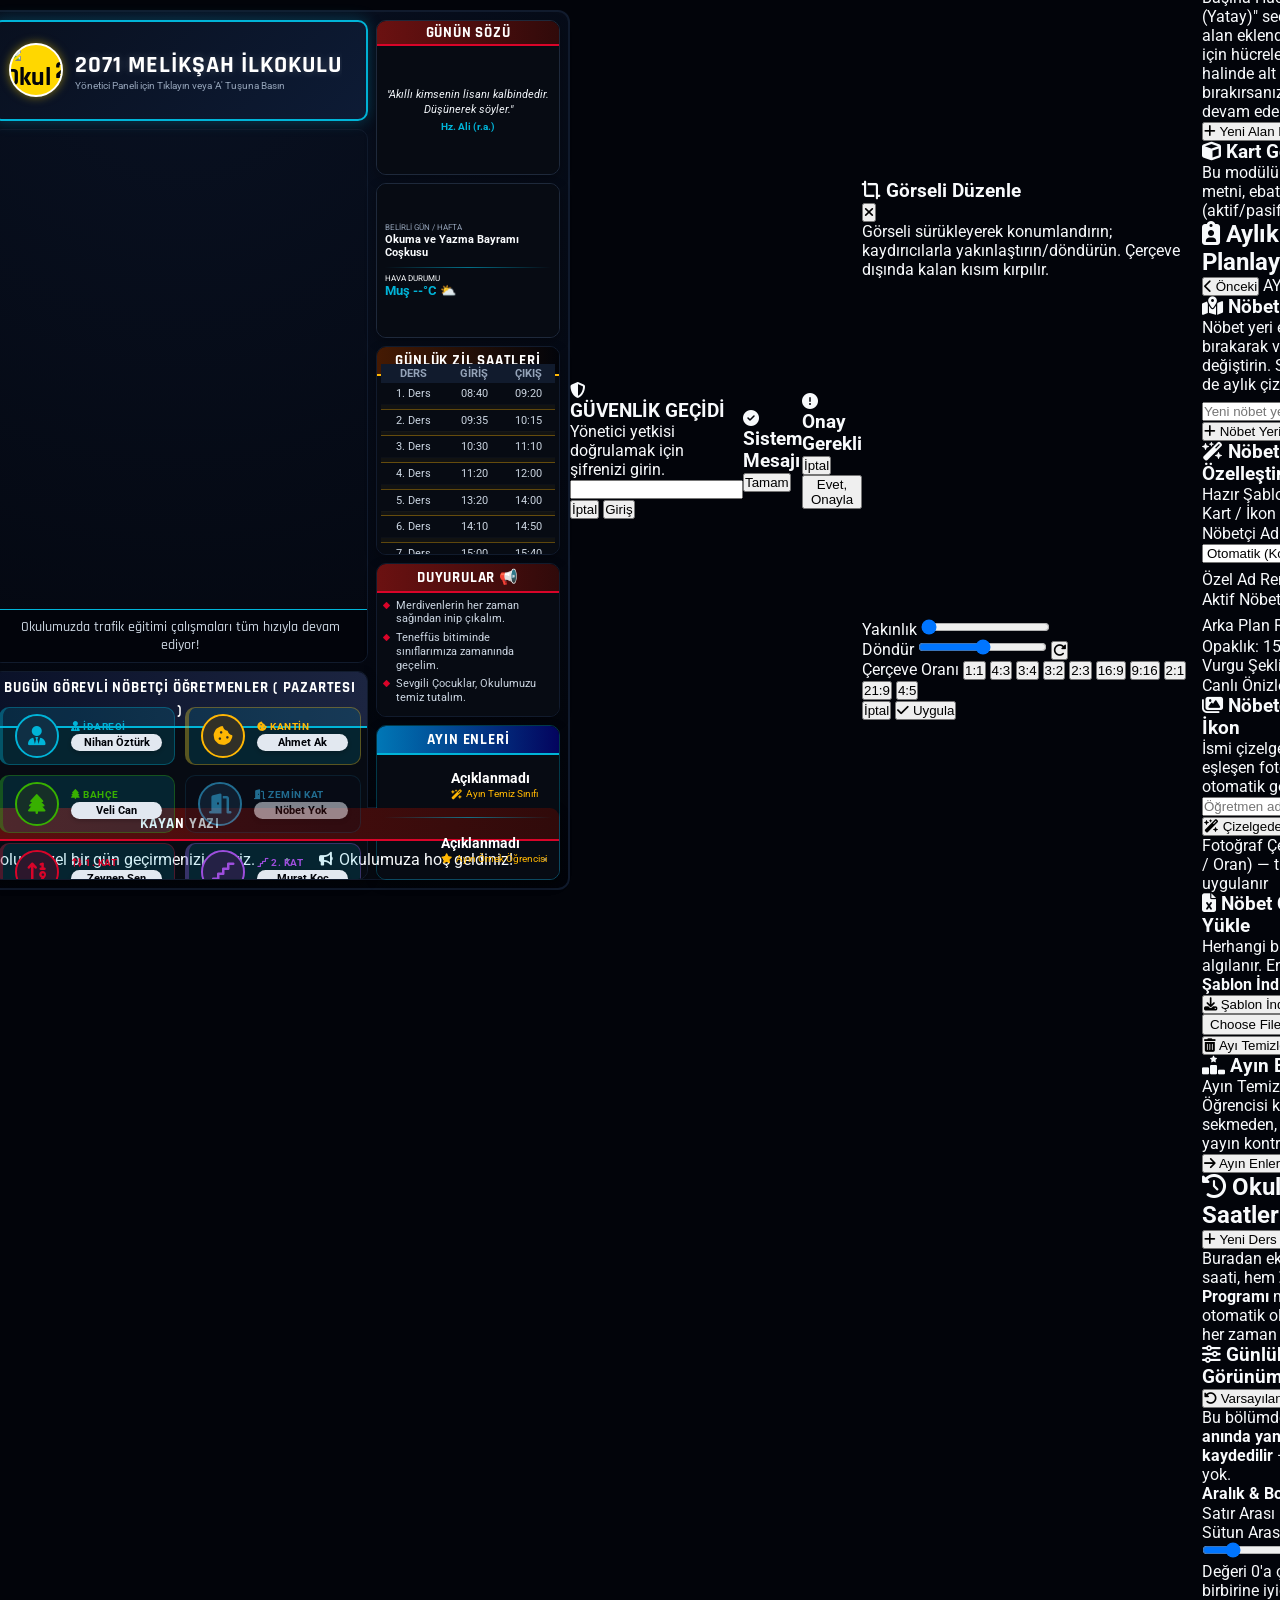
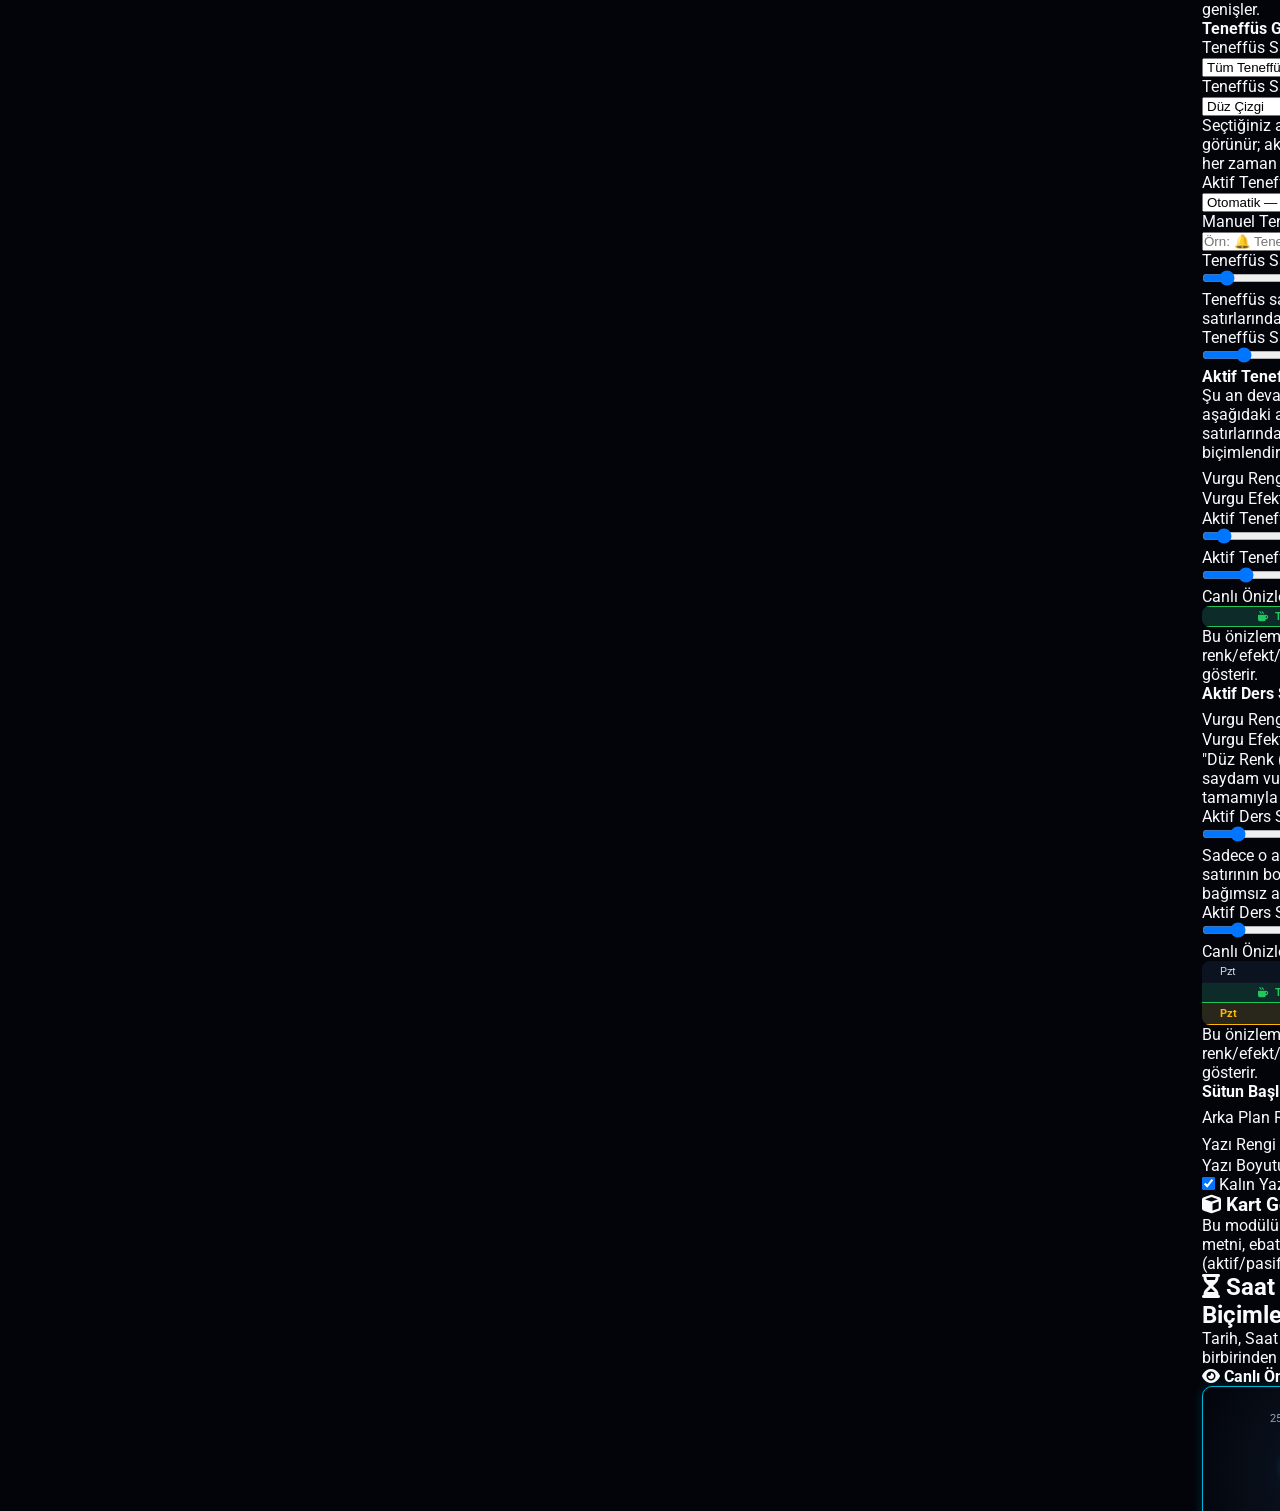
==== commit 2a430879: "Add files via upload" ====
--- a/index.html
+++ b/index.html
@@ -30,10 +30,18 @@
   var ANON_KEY = "eyJhbGciOiJIUzI1NiIsInR5cCI6IkpXVCJ9.eyJpc3MiOiJzdXBhYmFzZSIsInJlZiI6Imx2cndwb25meXZkeHZ5cGVld253Iiwicm9sZSI6ImFub24iLCJpYXQiOjE3ODUxNjM1MDUsImV4cCI6MjEwMDczOTUwNX0.AqsnWHE3nPF_dQ8cxuqBGK_IIyqrK21gLFXgoGrGtls";
   var PANO49_TARGET = "pano49.html";
   var DUYURU_TARGET = "pano99.html?ekran=1";
+  // Hangi panonun (pano49 mu, duyuru mu) en son ekranda olduğunu tarayıcının
+  // kendi yerel deposuna (localStorage) da yazarız. TV internetsiz açılır/
+  // yeniden başlarsa (Supabase'e hiç ulaşılamazsa) bu sayede varsayılan olarak
+  // HER ZAMAN "pano49"a değil, EN SON GERÇEKTEN AKTİF OLAN panoya gidilir.
+  var LOCAL_KEY = "panoLastActive";
 
-  function go(target) {
+  function go(target, activeValue) {
     // replace() kullanılır ki geri tuşu bu yükleme sayfasında sonsuz döngüye
     // girmesin; kullanıcı geri gittiğinde bir önceki GERÇEK sayfaya döner.
+    if (activeValue) {
+      try { localStorage.setItem(LOCAL_KEY, activeValue); } catch (e) { /* depolama engelliyse sessizce geç */ }
+    }
     window.location.replace(target);
   }
 
@@ -43,11 +51,15 @@
     .then(function (r) { return r.ok ? r.json() : null; })
     .then(function (rows) {
       var active = (rows && rows[0] && rows[0].active) ? rows[0].active : "pano";
-      go(active === "duyuru" ? DUYURU_TARGET : PANO49_TARGET);
+      go(active === "duyuru" ? DUYURU_TARGET : PANO49_TARGET, active);
     })
     .catch(function () {
-      // Bulut erişilemezse (çevrimdışı vb.) güvenli varsayılan: pano49'u aç.
-      go(PANO49_TARGET);
+      // Bulut erişilemezse (çevrimdışı vb.): pano49'a sabit düşmek yerine, EN SON
+      // gerçekten aktif olduğu bilinen panoya (varsa) gidilir. Hiç yerel kayıt
+      // yoksa (ilk kurulum/ilk açılış) güvenli varsayılan: pano49.
+      var lastActive = null;
+      try { lastActive = localStorage.getItem(LOCAL_KEY); } catch (e) { /* depolama engelliyse yoksay */ }
+      go(lastActive === "duyuru" ? DUYURU_TARGET : PANO49_TARGET);
     });
 })();
 </script>
